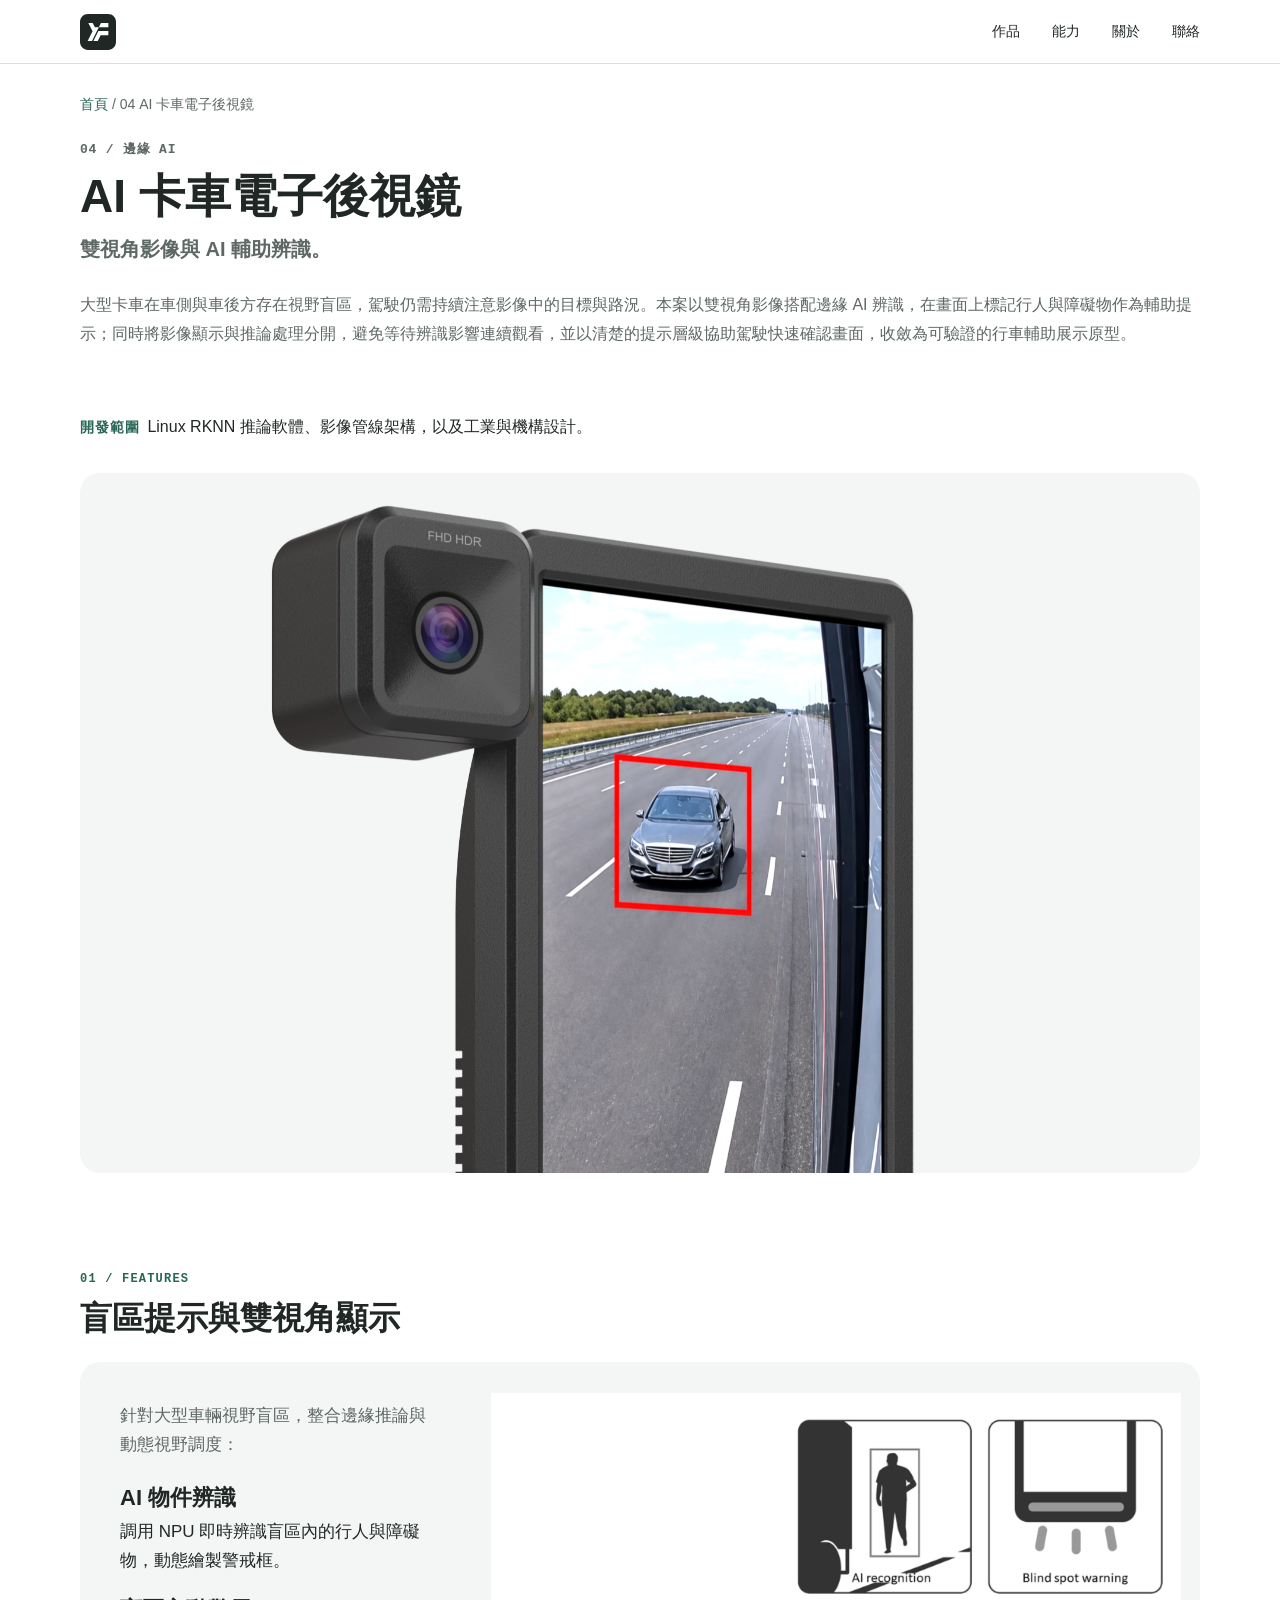
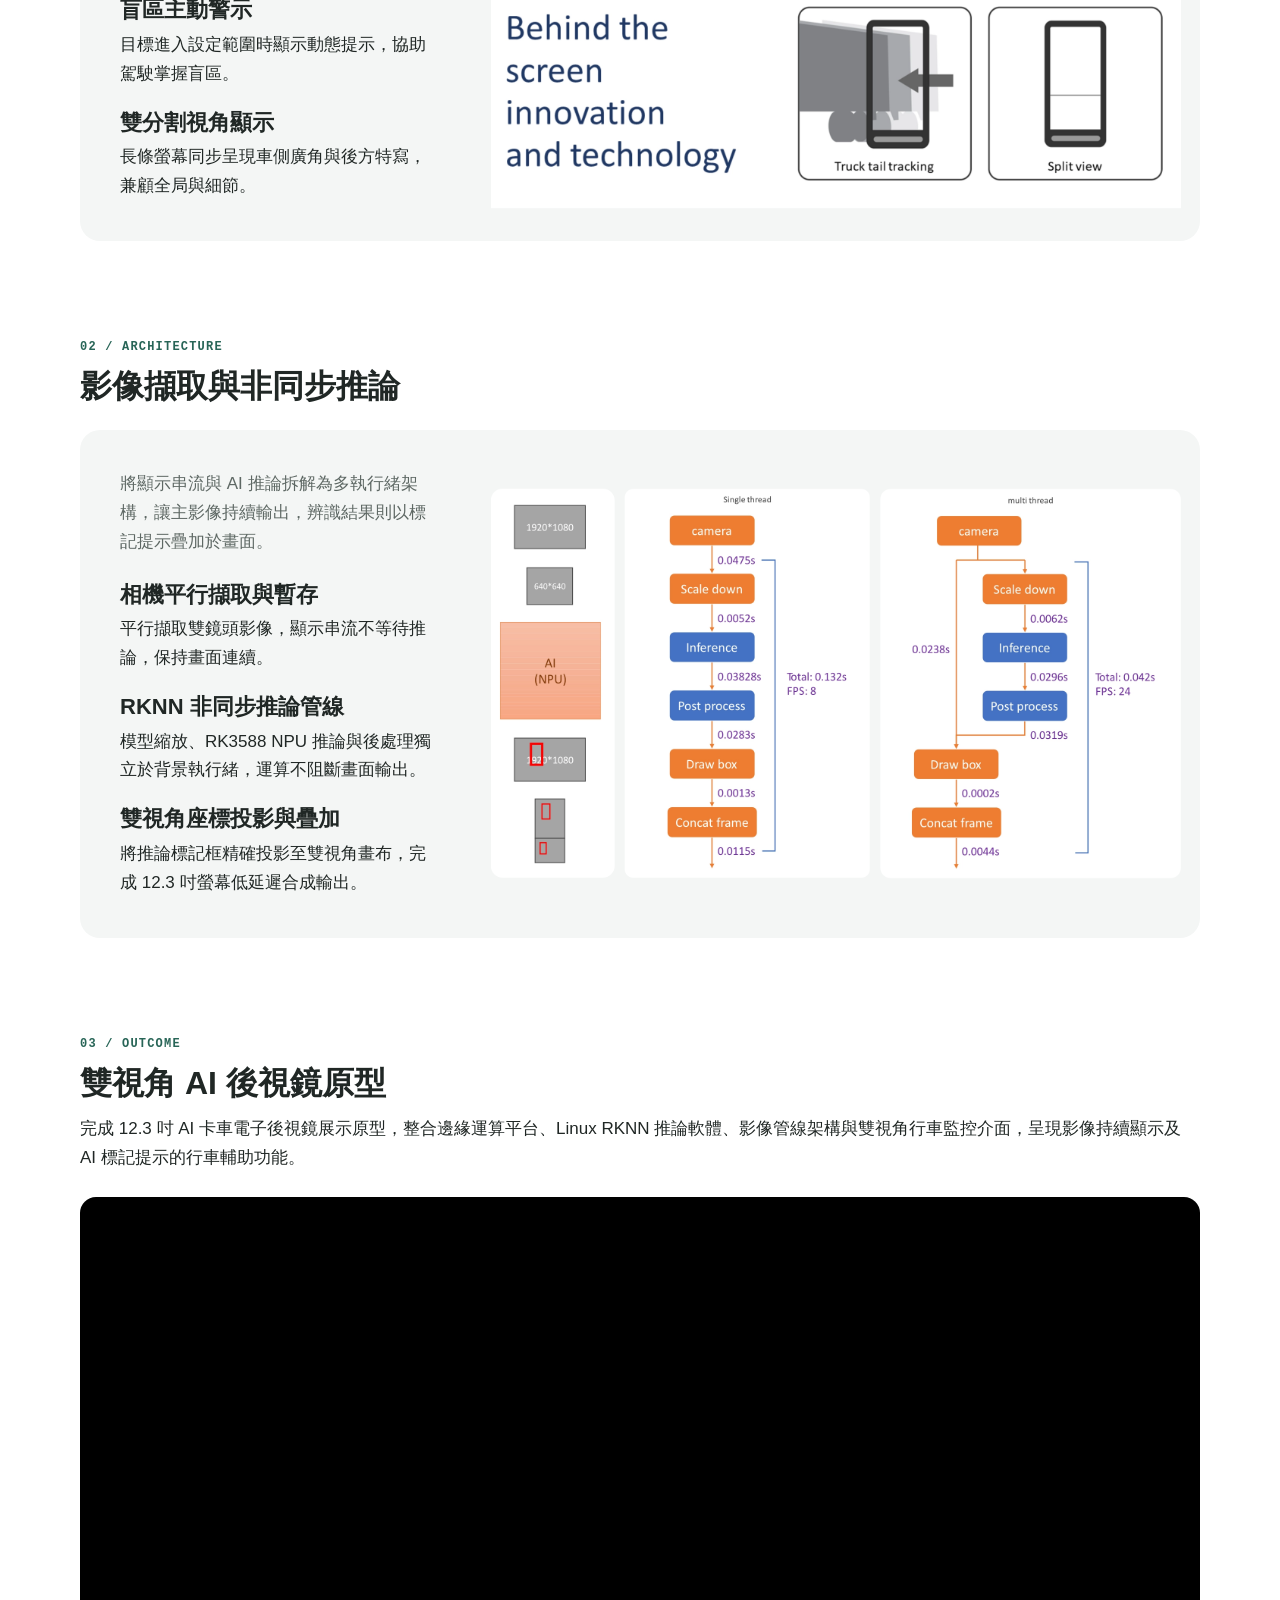
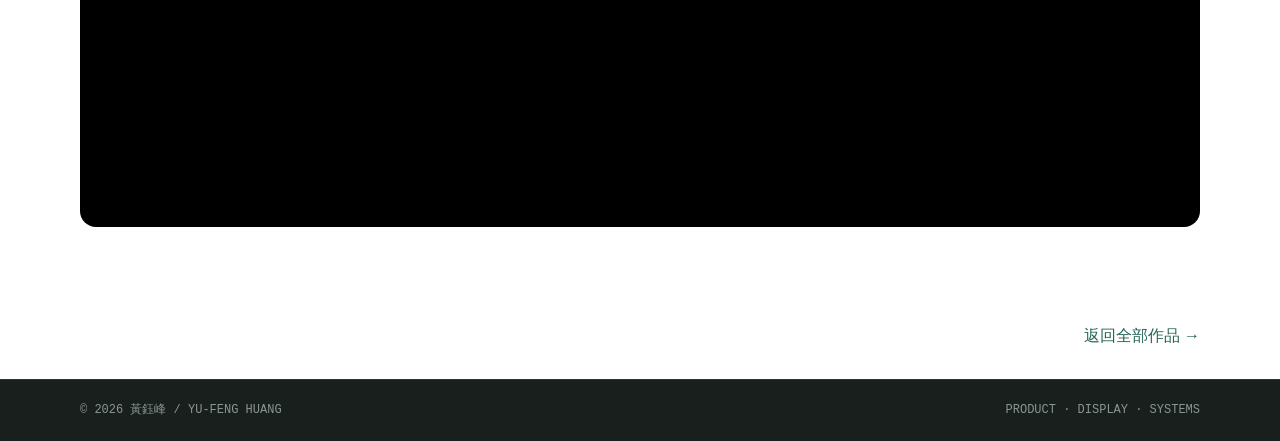
==== work/ai-truck-emirror/index.html @ a5a89eb5 "Use updated logo across portfolio pages" ====
<!doctype html>
<html lang="zh-Hant">

<head>
  <meta charset="utf-8" />
  <meta name="viewport" content="width=device-width,initial-scale=1" />
  <title>AI 卡車電子後視鏡：Linux RKNN 推論與產品整合｜黃鈺峰</title>
  <meta name="description" content="12.3 吋 AI 卡車電子後視鏡：Rockchip RK3588、Debian 11、多執行緒推論管線與雙視角行車防護體系。" />
  <meta name="theme-color" content="#ffffff" />
  <meta name="referrer" content="strict-origin-when-cross-origin" />
  <link rel="icon"
    href="../../logo.svg" />
  <link rel="stylesheet" href="../../style.css" />
  <link rel="stylesheet" href="../../detail.css" />
  <script src="../../main.js" defer></script>
</head>

<body id="top">
  <a class="skip" href="#main">跳至主要內容</a>

  <!-- Header -->
  <header class="site-header">
    <div class="header-inner">
      <a class="brand" href="../../index.html" aria-label="黃鈺峰 - 返回首頁">
        <img src="../../logo.svg" class="brand-logo" alt="" />
      </a>
      <button class="menu" type="button" aria-expanded="false" aria-controls="nav">
        選單
      </button>
      <nav id="nav" aria-label="主要導覽">
        <a href="../../index.html#projects">作品</a>
        <a href="../../index.html#capabilities">能力</a>
        <a href="../../index.html#about">關於</a>
        <a href="../../index.html#contact">聯絡</a>
      </nav>
    </div>
  </header>

  <main id="main">
    <!-- Breadcrumbs -->
    <nav class="crumbs page" aria-label="麵包屑導覽">
      <a href="../../index.html">首頁</a> /
      <span>04 AI 卡車電子後視鏡</span>
    </nav>

    <!-- Hero Header -->
    <section class="detail-hero page">
      <span class="project-tag">04 / 邊緣 AI</span>
      <h1>AI 卡車電子後視鏡</h1>
      <p class="detail-subtitle">雙視角影像與 AI 輔助辨識。</p>
      <p class="detail-intro">
        大型卡車在車側與車後方存在視野盲區，駕駛仍需持續注意影像中的目標與路況。本案以雙視角影像搭配邊緣 AI 辨識，在畫面上標記行人與障礙物作為輔助提示；同時將影像顯示與推論處理分開，避免等待辨識影響連續觀看，並以清楚的提示層級協助駕駛快速確認畫面，收斂為可驗證的行車輔助展示原型。
      </p>
      <div class="detail-role">
        <strong>開發範圍</strong>Linux RKNN 推論軟體、影像管線架構，以及工業與機構設計。
      </div>
    </section>

    <!-- Main Product Stage (全頁唯一正面全景大圖預留) -->
    <div class="page">
      <figure class="detail-stage-figure">
        <div class="detail-stage detail-stage-epaper">
          <img src="../../assets/images/ai-truck-emirror-scale.webp" alt="12.3 吋 AI 卡車電子後視鏡相機與雙視角顯示外觀"
            loading="eager" />
        </div>
      </figure>
    </div>

    <!-- 01 / FEATURES -->
    <section class="detail-section page" id="features">
      <div class="detail-section-head">
        <p class="detail-label">01 / FEATURES</p>
        <h2>盲區提示與雙視角顯示</h2>
      </div>

      <div class="apple-feature-box">
        <div class="apple-feature-text">
          <p class="feature-intro">
            針對大型車輛視野盲區，整合邊緣推論與動態視野調度：
          </p>

          <div class="feature-steps-list">
            <div class="feature-step-row">
              <div class="step-info">
                <strong>AI 物件辨識</strong>
                <p>調用 NPU 即時辨識盲區內的行人與障礙物，動態繪製警戒框。</p>
              </div>
            </div>
            <div class="feature-step-row">
              <div class="step-info">
                <strong>盲區主動警示</strong>
                <p>目標進入設定範圍時顯示動態提示，協助駕駛掌握盲區。</p>
              </div>
            </div>
            <div class="feature-step-row">
              <div class="step-info">
                <strong>雙分割視角顯示</strong>
                <p>長條螢幕同步呈現車側廣角與後方特寫，兼顧全局與細節。</p>
              </div>
            </div>
          </div>
        </div>

        <div class="apple-feature-visual">
          <div class="visual-stage">
            <img src="../../assets/images/ai-truck-emirror-features.webp" alt="AI 卡車電子後視鏡設計特色：AI 物件辨識、盲區警示與雙分割視角"
              loading="lazy" />
          </div>
        </div>
      </div>
    </section>

    <!-- 02 / ARCHITECTURE -->
    <section class="detail-section page" id="architecture">
      <div class="detail-section-head">
        <p class="detail-label">02 / ARCHITECTURE</p>
        <h2>影像擷取與非同步推論</h2>
      </div>

      <div class="apple-feature-box">
        <div class="apple-feature-text">
          <p class="feature-intro">
            將顯示串流與 AI 推論拆解為多執行緒架構，讓主影像持續輸出，辨識結果則以標記提示疊加於畫面。
          </p>

          <div class="feature-steps-list">
            <div class="feature-step-row">
              <div class="step-info">
                <strong>相機平行擷取與暫存</strong>
                <p>平行擷取雙鏡頭影像，顯示串流不等待推論，保持畫面連續。</p>
              </div>
            </div>
            <div class="feature-step-row">
              <div class="step-info">
                <strong>RKNN 非同步推論管線</strong>
                <p>模型縮放、RK3588 NPU 推論與後處理獨立於背景執行緒，運算不阻斷畫面輸出。</p>
              </div>
            </div>
            <div class="feature-step-row">
              <div class="step-info">
                <strong>雙視角座標投影與疊加</strong>
                <p>將推論標記框精確投影至雙視角畫布，完成 12.3 吋螢幕低延遲合成輸出。</p>
              </div>
            </div>
          </div>
        </div>

        <div class="apple-feature-visual">
          <div class="visual-stage">
            <img src="../../assets/images/ai-truck-emirror-pipeline.webp" alt="多執行緒擷取與 RKNN 推論管線架構圖" loading="lazy" />
          </div>
        </div>
      </div>
    </section>

    <!-- 03 / OUTCOME -->
    <section class="detail-section page" id="outcome">
      <div class="detail-section-head">
        <p class="detail-label">03 / OUTCOME</p>
        <h2>雙視角 AI 後視鏡原型</h2>
      </div>
      <div class="detail-text">
        <p>
          完成 12.3 吋 AI 卡車電子後視鏡展示原型，整合邊緣運算平台、Linux RKNN 推論軟體、影像管線架構與雙視角行車監控介面，呈現影像持續顯示及 AI 標記提示的行車輔助功能。
        </p>

        <!-- 實機影片直接嵌入 (YouTube) -->
        <div class="video-embed-stage">
          <iframe src="https://www.youtube.com/embed/0Wqjfp0PRo0" title="AI 卡車電子後視鏡：Linux RKNN 推論與產品整合實機展示"
            allow="accelerometer; autoplay; clipboard-write; encrypted-media; gyroscope; picture-in-picture; web-share"
            referrerpolicy="strict-origin-when-cross-origin" allowfullscreen loading="lazy">
          </iframe>
        </div>
      </div>
    </section>

    <div class="page detail-return">
      <a class="arrow-link" href="../../index.html#projects">返回全部作品 →</a>
    </div>
  </main>

  <footer>
    <div class="footer-inner">
      <span>© 2026 黃鈺峰 / YU-FENG HUANG</span>
      <span>PRODUCT · DISPLAY · SYSTEMS</span>
    </div>
  </footer>
</body>

</html>
---- style.css ----
/* ==========================================================================
   Yu-Feng Huang Portfolio - Personal Style Stylesheet
   Version: 2026-09-11 Refinement (Personal Style Adjustments)
   ========================================================================== */

:root {
  /* Refined Color Palette: Natural Forest Slate */
  --bg: #ffffff;
  --surface: #f4f6f5;
  --text-main: #202725;
  --text-sub: #5e6864;
  --line: #d9dfdb;
  --accent: #286557;
  --accent-hover: #1f5146;
  --dark-bg: #202725;

  /* Sizing & Layout */
  --page-max: 1120px;
  --text-max: 720px;
  --stage-max: 1040px;

  /* Typography Stacks (No serif) */
  --sans: -apple-system, BlinkMacSystemFont, "Segoe UI", "Noto Sans TC", "Microsoft JhengHei", sans-serif;
  --mono: ui-monospace, SFMono-Regular, Consolas, "Liberation Mono", Menlo, monospace;
}

*,
*::before,
*::after {
  box-sizing: border-box;
}

html {
  scroll-behavior: smooth;
  scroll-padding-top: 80px;
  background-color: var(--bg);
}

body {
  margin: 0;
  background: var(--bg);
  color: var(--text-main);
  font: 400 17px/1.75 var(--sans);
  -webkit-font-smoothing: antialiased;
  -moz-osx-font-smoothing: grayscale;
}

img {
  display: block;
  max-width: 100%;
  height: auto;
}

h1,
h2,
h3,
h4,
p,
figure,
dl,
dd,
ul,
ol {
  margin: 0;
  padding: 0;
}

h1,
h2,
h3,
h4 {
  color: var(--text-main);
  font-family: var(--sans);
}

a {
  color: inherit;
  text-decoration: none;
  transition: color 0.15s ease;
}

a:focus-visible,
button:focus-visible {
  outline: 2px solid var(--accent);
  outline-offset: 3px;
}

.page {
  width: min(var(--page-max), calc(100% - 96px));
  margin-inline: auto;
}

.skip {
  position: fixed;
  z-index: 1000;
  top: 12px;
  left: 12px;
  padding: 10px 18px;
  background: var(--text-main);
  color: #ffffff;
  border-radius: 8px;
  font-size: 14px;
  font-weight: 500;
  transform: translateY(-200%);
  transition: transform 0.2s ease;
}

.skip:focus {
  transform: none;
}

/* ==========================================================================
   Header & Navigation
   ========================================================================== */

.site-header {
  position: sticky;
  top: 0;
  z-index: 100;
  background: #ffffff;
  border-bottom: 1px solid var(--line);
  height: 64px;
}

.site-header .header-inner {
  width: min(var(--page-max), calc(100% - 96px));
  height: 100%;
  margin-inline: auto;
  display: flex;
  align-items: center;
  justify-content: space-between;
  position: relative;
}

.brand {
  display: flex;
  align-items: center;
  text-decoration: none;
}

.brand-logo {
  width: 36px;
  height: 36px;
  display: block;
  flex-shrink: 0;
  transition: transform 0.2s ease, opacity 0.2s ease;
}

.brand:hover .brand-logo {
  transform: scale(1.05);
  opacity: 0.9;
}

.brand-name {
  display: flex;
  align-items: baseline;
  gap: 10px;
}

.brand-name strong {
  font-size: 19px;
  font-weight: 700;
  letter-spacing: 0.02em;
  color: var(--text-main);
}

.brand-name span {
  font-size: 11px;
  font-family: var(--mono);
  font-weight: 500;
  letter-spacing: 0.08em;
  color: var(--text-sub);
}

#nav {
  display: flex;
  align-items: center;
  gap: 32px;
  font-size: 14px;
  font-weight: 500;
  line-height: 1.4;
}

#nav a {
  color: var(--text-main);
  padding: 8px 0;
}

#nav a:hover {
  color: var(--accent);
}

/* Mobile Menu Toggle Button (Default hidden; JS activates toggle under 767px) */
.menu {
  display: none;
  background: transparent;
  border: 1px solid var(--line);
  border-radius: 8px;
  padding: 6px 14px;
  font-size: 13px;
  font-weight: 500;
  color: var(--text-main);
  cursor: pointer;
}

/* ==========================================================================
   Buttons & Text Links
   ========================================================================== */

.button {
  display: inline-flex;
  align-items: center;
  justify-content: center;
  min-height: 44px;
  padding: 10px 22px;
  font-size: 16px;
  font-weight: 500;
  line-height: 1.4;
  border-radius: 12px;
  background: var(--accent);
  color: #ffffff;
  border: 1px solid var(--accent);
  cursor: pointer;
  text-decoration: none;
  transition: background-color 0.15s ease, border-color 0.15s ease, color 0.15s ease;
}

.button:hover {
  background: var(--accent-hover);
  border-color: var(--accent-hover);
  color: #ffffff;
}

.button.button-outline {
  background: transparent;
  color: var(--accent);
  border: 1px solid var(--accent);
}

.button.button-outline:hover {
  background: rgba(40, 101, 87, 0.08);
  border-color: var(--accent-hover);
  color: var(--accent-hover);
}

.arrow-link {
  display: inline-flex;
  align-items: center;
  gap: 4px;
  color: var(--accent);
  font-size: 16px;
  font-weight: 500;
  line-height: 1.4;
  min-height: 44px;
  text-decoration: none;
  transition: color 0.15s ease;
}

.arrow-link:hover {
  color: var(--accent-hover);
  text-decoration: underline;
}

/* ==========================================================================
   Home: H1 Hero Section (置中首屏展示風格)
   ========================================================================== */

.hero {
  padding: 80px 0 0;
  text-align: center;
}

.hero-eyebrow {
  font-size: 15px;
  font-weight: 600;
  letter-spacing: 0.04em;
  color: var(--accent);
  margin-bottom: 16px;
}

.hero h1 {
  font-size: 56px;
  font-weight: 700;
  line-height: 1.18;
  letter-spacing: -0.02em;
  color: var(--text-main);
  margin-bottom: 20px;
}

.hero-intro {
  font-size: 18px;
  line-height: 1.75;
  color: var(--text-sub);
  max-width: 640px;
  margin: 0 auto;
}

/* ==========================================================================
   Home: H2 代表作品與 01 電子紙主展示（圓角舞台設計）
   ========================================================================== */

.section {
  padding: 48px 0;
}

#projects.section {
  padding-top: 56px;
}

.section-title {
  font-size: 36px;
  font-weight: 700;
  line-height: 1.25;
  color: var(--text-main);
  margin-bottom: 14px;
}

.section-note {
  font-size: 15px;
  color: var(--text-sub);
  line-height: 1.6;
  margin-bottom: 32px;
}

.project-tag {
  font-size: 13px;
  font-family: var(--mono);
  font-weight: 600;
  letter-spacing: 0.06em;
  color: var(--text-sub);
  display: inline-block;
  margin-bottom: 8px;
}

.featured-project {
  background: var(--surface);
  border-radius: 20px;
  padding: 40px 40px;
  margin-bottom: 40px;
  display: flex;
  flex-direction: column;
  align-items: flex-start;
  text-align: left;
}

.featured-header {
  width: 100%;
  margin: 0 0 24px;
  display: flex;
  flex-direction: column;
  align-items: flex-start;
  text-align: left;
}

.featured-title {
  font-size: 38px;
  font-weight: 700;
  line-height: 1.25;
  color: var(--text-main);
  margin-bottom: 12px;
}

.featured-desc {
  font-size: 17px;
  line-height: 1.65;
  color: var(--text-sub);
  margin-bottom: 0;
}

.featured-media {
  width: 100%;
  height: 380px;
  display: flex;
  align-items: center;
  justify-content: center;
  overflow: hidden;
  margin-bottom: 24px;
}

.featured-media img {
  max-width: 100%;
  max-height: 100%;
  object-fit: contain;
}

.featured-footer {
  width: 100%;
  display: flex;
  flex-direction: column;
  align-items: flex-start;
  text-align: left;
}

.featured-role {
  font-size: 15px;
  line-height: 1.6;
  color: var(--text-main);
  margin-bottom: 16px;
}

.featured-role strong {
  color: var(--accent);
  margin-right: 8px;
}

/* ==========================================================================
   Home: H3 02–05 其餘四案（2×2 淺灰圓角卡片）
   ========================================================================== */

.project-grid {
  margin-top: 32px;
  display: grid;
  grid-template-columns: repeat(2, 1fr);
  gap: 32px;
}

.project-card {
  background: var(--surface);
  border-radius: 20px;
  padding: 32px;
  display: flex;
  flex-direction: column;
  align-items: flex-start;
  text-align: left;
  border: none;
}

.project-card h3 {
  font-size: 24px;
  font-weight: 700;
  line-height: 1.3;
  color: var(--text-main);
  margin-bottom: 8px;
}

.project-card .card-desc {
  font-size: 16px;
  font-weight: 400;
  line-height: 1.6;
  color: var(--text-sub);
  margin-bottom: 24px;
}

.project-card .card-media {
  width: 100%;
  height: 280px;
  background: transparent;
  display: flex;
  align-items: center;
  justify-content: center;
  overflow: hidden;
  margin-bottom: 24px;
}

.project-card .card-media img {
  max-width: 100%;
  max-height: 100%;
  object-fit: contain;
}

.project-card .card-role {
  font-size: 15px;
  line-height: 1.6;
  color: var(--text-main);
  margin-bottom: 16px;
}

.project-card .card-role strong {
  color: var(--accent);
  margin-right: 6px;
}

.project-card .arrow-link {
  margin-top: 0;
}

/* ==========================================================================
   Home: H4 工作領域與對應案例
   ========================================================================== */

.capabilities-section {
  padding: 64px 0;
  background: var(--bg);
}

.cap-table {
  margin-top: 32px;
  border-top: 1px solid var(--line);
}

.cap-row {
  display: grid;
  grid-template-columns: 220px 1fr 220px;
  align-items: baseline;
  gap: 24px;
  padding: 22px 0;
  border-bottom: 1px solid var(--line);
}

.cap-title {
  font-size: 18px;
  font-weight: 600;
  color: var(--text-main);
}

.cap-desc {
  font-size: 16px;
  color: var(--text-sub);
  line-height: 1.6;
}

.cap-link {
  justify-self: end;
  font-size: 15px;
  font-weight: 500;
  color: var(--accent);
  display: inline-flex;
  align-items: center;
  min-height: 44px;
}

.cap-link:hover {
  color: var(--accent-hover);
  text-decoration: underline;
}

/* ==========================================================================
   Home: H5 關於與榮譽
   ========================================================================== */

.about-section {
  background: var(--surface);
  padding: 72px 0;
}

.about-grid {
  display: grid;
  grid-template-columns: 190px 1fr;
  gap: 32px;
  align-items: flex-start;
}

.about-photo {
  width: 190px;
  aspect-ratio: 3 / 4;
  flex-shrink: 0;
}

.about-photo img {
  width: 100%;
  height: 100%;
  border-radius: 12px;
  aspect-ratio: 3 / 4;
  object-fit: cover;
  display: block;
}

.about-identity {
  margin-bottom: 16px;
}

.about-name {
  font-size: 14px;
  font-weight: 600;
  font-family: var(--mono);
  letter-spacing: 0.06em;
  color: var(--accent);
  display: block;
  margin-bottom: 8px;
}

.about-content h2 {
  font-size: 30px;
  font-weight: 700;
  line-height: 1.3;
  color: var(--text-main);
  margin-bottom: 0;
}

.about-content p {
  font-size: 16px;
  line-height: 1.75;
  color: var(--text-sub);
  margin-bottom: 16px;
}

.about-background {
  font-size: 14px;
  color: var(--text-sub);
  margin-bottom: 0;
}

.more-caption {
  font-size: 13px;
  font-weight: 500;
  color: var(--accent);
  margin-top: -6px;
  margin-bottom: 8px;
}

.awards-block {
  margin-top: 56px;
  border-top: 1px solid var(--line);
  padding-top: 40px;
}

.awards-block h3 {
  font-size: 26px;
  font-weight: 700;
  color: var(--text-main);
  margin-bottom: 20px;
}

.awards-grid {
  display: grid;
  grid-template-columns: repeat(2, 1fr);
  gap: 16px 40px;
  list-style: none;
}

.awards-grid li {
  display: flex;
  align-items: baseline;
  gap: 18px;
  padding: 14px 0;
  border-bottom: 1px solid var(--line);
}

.award-year {
  font-size: 14px;
  font-weight: 600;
  font-family: var(--mono);
  color: var(--text-sub);
  width: 48px;
  flex-shrink: 0;
}

.award-details b {
  display: block;
  font-size: 15px;
  font-weight: 600;
  color: var(--text-main);
}

.award-details small {
  display: block;
  font-size: 13px;
  color: var(--text-sub);
  margin-top: 2px;
}

/* ==========================================================================
   Home: H6 其他作品與持續開發
   ========================================================================== */

.more-section {
  padding: 64px 0;
  background: var(--bg);
}

.more-section {
  padding: 64px 0;
  background: var(--bg);
}

.more-grid,
.progress-grid {
  margin-top: 28px;
  display: grid;
  grid-template-columns: repeat(2, 1fr);
  gap: 36px 24px;
}

.more-card {
  display: flex;
  flex-direction: column;
  align-items: flex-start;
  text-align: left;
}

.more-card h4 {
  font-size: 22px;
  font-weight: 700;
  line-height: 1.35;
  color: var(--text-main);
  margin-bottom: 16px;
  display: flex;
  align-items: center;
  gap: 12px;
  flex-wrap: wrap;
}

.more-media {
  width: 100%;
  aspect-ratio: 16 / 10;
  background: var(--surface);
  border-radius: 16px;
  overflow: hidden;
  display: flex;
  align-items: center;
  justify-content: center;
  margin-bottom: 16px;
  padding: 16px;
}

.more-media a {
  display: flex;
  align-items: center;
  justify-content: center;
  width: 100%;
  height: 100%;
  text-decoration: none;
}

.more-media img {
  max-width: 100%;
  max-height: 100%;
  object-fit: contain;
  transition: transform 0.2s ease;
}

.more-media a:hover img {
  transform: scale(1.02);
}

/* ==========================================================================
   統一圖片待放底色框（Wireframe Placeholder）
   ========================================================================== */
.img-placeholder {
  width: 100%;
  height: 100%;
  border: 1px dashed var(--line);
  border-radius: 12px;
  display: flex;
  flex-direction: column;
  align-items: center;
  justify-content: center;
  text-align: center;
  padding: 20px;
  background: rgba(255, 255, 255, 0.65);
}

.about-photo .img-placeholder {
  background: rgba(255, 255, 255, 0.85);
  border-radius: 12px;
}

.more-media .img-placeholder {
  border: none;
  background: rgba(255, 255, 255, 0.65);
  border-radius: 10px;
}

.img-placeholder .placeholder-name {
  font-family: var(--mono);
  font-size: 15px;
  font-weight: 600;
  color: var(--text-main);
  margin-bottom: 6px;
  word-break: break-all;
}

.img-placeholder .placeholder-ratio {
  font-size: 13px;
  font-weight: 500;
  color: var(--text-sub);
}

.more-placeholder {
  width: 100%;
  height: 100%;
  border: none;
  border-radius: 16px;
  display: flex;
  flex-direction: column;
  align-items: center;
  justify-content: center;
  text-align: center;
  padding: 24px;
  background: var(--surface);
}

.more-placeholder .placeholder-title {
  font-size: 16px;
  font-weight: 600;
  color: var(--text-main);
  margin-bottom: 6px;
}

.more-placeholder .placeholder-note {
  font-size: 14px;
  color: var(--text-sub);
}

.more-card p {
  font-size: 16px;
  line-height: 1.65;
  color: var(--text-sub);
  margin: 0;
}

.progress-block {
  margin-top: 56px;
  border-top: 1px solid var(--line);
  padding-top: 40px;
}

.progress-block h3 {
  font-size: 24px;
  font-weight: 700;
  color: var(--text-main);
  margin-bottom: 24px;
}

.badge-status {
  font-size: 13px;
  font-weight: 600;
  padding: 3px 10px;
  border-radius: 6px;
  background: #e5e8e6;
  color: var(--accent);
}

/* ==========================================================================
   Home: H7 聯絡我（深色底）
   ========================================================================== */

.contact-section {
  background: var(--dark-bg);
  color: #ffffff;
  padding: 64px 0;
  text-align: center;
}

.contact-section h2 {
  font-size: 36px;
  font-weight: 700;
  line-height: 1.25;
  color: #ffffff;
  margin-bottom: 12px;
}

.contact-sub {
  font-size: 16px;
  color: #b0b8b5;
  margin-bottom: 24px;
}

.contact-email {
  display: inline-block;
  font-size: 26px;
  font-weight: 600;
  color: #ffffff;
  text-decoration: underline;
  text-underline-offset: 6px;
  margin-bottom: 28px;
  overflow-wrap: anywhere;
  min-height: 44px;
  line-height: 1.4;
}

.contact-email:hover {
  opacity: 0.85;
}

.contact-actions {
  display: flex;
  justify-content: center;
  align-items: center;
  gap: 16px;
  flex-wrap: wrap;
}

.contact-actions a {
  display: inline-flex;
  align-items: center;
  min-height: 44px;
  padding: 10px 22px;
  border-radius: 8px;
  font-size: 15px;
  font-weight: 500;
  color: #ffffff;
  border: 1px solid #4a5752;
  transition: all 0.15s ease;
}

.contact-actions a:hover {
  border-color: #ffffff;
  background: rgba(255, 255, 255, 0.08);
}

/* Footer */
footer {
  background: #181f1d;
  border-top: 1px solid #2d3834;
  color: #8a9692;
  padding: 20px 0;
  font-size: 12px;
  font-family: var(--mono);
}

footer .footer-inner {
  width: min(var(--page-max), calc(100% - 96px));
  margin-inline: auto;
  display: flex;
  justify-content: space-between;
  align-items: center;
}

/* ==========================================================================
   Detail Pages (D1–D5 左對齊開放式架構)
   ========================================================================== */

.crumbs {
  font-size: 14px;
  color: var(--text-sub);
  padding: 28px 0 16px;
  text-align: left;
}

.crumbs a {
  color: var(--accent);
}

.detail-hero {
  text-align: left;
  max-width: var(--stage-max);
  margin: 0 auto 32px;
}

.detail-hero .project-tag {
  margin-bottom: 8px;
}

.detail-hero h1 {
  font-size: 46px;
  font-weight: 700;
  line-height: 1.2;
  color: var(--text-main);
  margin-bottom: 12px;
}

.detail-hero .detail-subtitle {
  font-size: 20px;
  font-weight: 600;
  color: var(--text-sub);
  margin-bottom: 16px;
}

.detail-hero .detail-intro {
  font-size: 17px;
  line-height: 1.75;
  color: var(--text-sub);
  /* margin-bottom: 20px; */
  max-width: var(--text-max);
}

.detail-hero .detail-role {
  background: var(--surface);
  border-radius: 8px;
  padding: 16px 20px;
  text-align: left;
  font-size: 16px;
  line-height: 1.75;
  color: var(--text-main);
  max-width: var(--text-max);
}

.detail-hero .detail-role strong {
  display: inline-block;
  font-size: 14px;
  font-family: var(--mono);
  font-weight: 700;
  letter-spacing: 0.06em;
  color: var(--accent);
  margin-right: 8px;
}

/* Main Detail Stage (1040px, 480px high, #F4F6F5, 20px radius) */
.detail-stage {
  max-width: var(--stage-max);
  height: 480px;
  margin: 0 auto;
  background: var(--surface);
  border-radius: 20px;
  display: flex;
  align-items: center;
  justify-content: center;
  padding: 24px;
  overflow: hidden;
}

.detail-stage-figure {
  max-width: var(--stage-max);
  margin: 0 auto 36px;
}

.stage-caption {
  font-size: 14px;
  color: var(--text-sub);
  text-align: center;
  margin-top: 12px;
}

.detail-stage img {
  max-width: 100%;
  max-height: 100%;
  object-fit: contain;
}

.detail-stage img.contain-tall {
  max-height: 440px;
}

.detail-stage-epaper {
  max-width: var(--stage-max);
  width: 100%;
  height: auto;
  min-height: unset;
  padding: 0;
  background: var(--surface);
  border-radius: 20px;
  overflow: hidden;
  display: block;
}

.detail-stage-epaper img {
  width: 100%;
  height: auto;
  max-height: none;
  display: block;
  object-fit: contain;
}

.detail-stage-frame {
  max-width: 1040px;
  height: 480px;
}

.detail-stage-frame img {
  max-width: 900px;
}

.detail-stage-terminal {
  max-width: 1040px;
  height: 520px;
}

.detail-stage-terminal img {
  max-width: 760px;
  max-height: 480px;
}

.detail-stage-emirror-split {
  height: 440px;
  padding: 0;
  display: flex;
  align-items: stretch;
}

.emirror-stage-crop {
  flex: 0 0 62%;
  height: 100%;
  overflow: hidden;
  position: relative;
  display: flex;
  justify-content: center;
}

.emirror-stage-crop img {
  width: 100%;
  height: 600px;
  max-width: none;
  max-height: none;
  object-fit: cover;
  object-position: center top;
}

.emirror-stage-text {
  flex: 0 0 38%;
  display: flex;
  flex-direction: column;
  justify-content: center;
  padding: 32px 40px;
}

.emirror-stage-callout {
  font-size: 20px;
  font-weight: 600;
  line-height: 1.5;
  color: var(--text-main);
}

.detail-stage-3d {
  max-width: 1040px;
  height: 500px;
}

.detail-stage-3d img {
  max-width: 900px;
}

/* Non-sticky Local Nav */
.local-nav {
  border-block: 1px solid var(--line);
  padding: 14px 0;
  margin-bottom: 48px;
}

.local-nav-inner {
  display: flex;
  justify-content: flex-start;
  align-items: center;
  gap: 32px;
  max-width: var(--stage-max);
  margin-inline: auto;
}

.local-nav a {
  font-size: 14px;
  font-weight: 500;
  color: var(--text-sub);
  white-space: nowrap;
}

.local-nav a:hover {
  color: var(--accent);
}

/* Detail Vertical Sections (H2 Left-aligned in 720px flow) */
.detail-section {
  padding: 44px 0;
  border-bottom: 1px solid var(--line);
  scroll-margin-top: 80px;
}

.detail-section-head {
  text-align: left;
  max-width: var(--text-max);
  margin-inline: auto;
  margin-bottom: 20px;
}

.detail-section-head .detail-label {
  font-size: 12px;
  font-family: var(--mono);
  font-weight: 600;
  letter-spacing: 0.1em;
  color: var(--accent);
  text-transform: uppercase;
  margin-bottom: 4px;
}

.detail-section-head h2 {
  font-size: 32px;
  font-weight: 700;
  line-height: 1.3;
  color: var(--text-main);
}

.detail-text {
  max-width: var(--text-max);
  margin-inline: auto;
  font-size: 17px;
  line-height: 1.75;
  color: var(--text-main);
  text-align: left;
}

.detail-text p+p {
  margin-top: 16px;
}

.detail-wide {
  max-width: var(--stage-max);
  margin: 28px auto 0;
}

/* Two-column scope facts */
.facts-grid {
  display: grid;
  grid-template-columns: repeat(3, 1fr);
  border-block: 1px solid var(--line);
  margin-top: 24px;
}

.facts-grid div {
  padding: 16px 20px;
  border-right: 1px solid var(--line);
}

.facts-grid div:last-child {
  border-right: none;
}

.facts-grid dt {
  font-size: 16px;
  font-weight: 600;
  color: var(--text-main);
}

.facts-grid dd {
  font-size: 13px;
  color: var(--text-sub);
  margin-top: 4px;
}

/* Two-column comparison or split */
.split-grid {
  display: grid;
  grid-template-columns: repeat(2, 1fr);
  gap: 24px;
  margin-top: 24px;
}

.split-card {
  background: var(--surface);
  border-radius: 8px;
  padding: 22px;
}

.split-card h3 {
  font-size: 17px;
  font-weight: 600;
  color: var(--text-main);
  margin-bottom: 8px;
}

.split-card p {
  font-size: 15px;
  color: var(--text-sub);
  line-height: 1.65;
}

/* Workflow steps */
.flow-grid {
  display: grid;
  grid-template-columns: repeat(4, 1fr);
  gap: 16px;
  margin-top: 24px;
}

.flow-card {
  background: var(--surface);
  border-radius: 8px;
  padding: 18px;
}

.flow-card b {
  display: block;
  font-size: 14px;
  font-weight: 600;
  color: var(--accent);
  margin-bottom: 6px;
}

.flow-card span {
  display: block;
  font-size: 13px;
  color: var(--text-sub);
  line-height: 1.5;
}

/* Proof Figures */
.proof-figure {
  margin-top: 24px;
}

.proof-figure img {
  width: 100%;
  border-radius: 8px;
  background: var(--surface);
}

.proof-figure figcaption {
  font-size: 13px;
  color: var(--text-sub);
  text-align: center;
  margin-top: 8px;
}

/* Neutral Verification Box */
.verification-box {
  background: var(--surface);
  border-radius: 8px;
  padding: 22px;
  margin: 24px auto 0;
  max-width: var(--text-max);
}

.verification-header {
  display: flex;
  align-items: center;
  gap: 12px;
  margin-bottom: 10px;
}

.verification-header b {
  font-size: 16px;
  font-weight: 600;
  color: var(--text-main);
}

.badge-pending {
  font-size: 12px;
  font-weight: 600;
  padding: 2px 8px;
  border-radius: 4px;
  background: #e2e6e4;
  color: var(--text-main);
}

.verification-box p {
  font-size: 15px;
  line-height: 1.7;
  color: var(--text-sub);
}

/* 12 Placeholders */
.placeholder {
  min-height: 220px;
  background: var(--surface);
  border: 1px dashed var(--line);
  border-radius: 8px;
  display: flex;
  flex-direction: column;
  align-items: center;
  justify-content: center;
  text-align: center;
  padding: 24px;
  margin: 24px auto 0;
  max-width: var(--text-max);
}

.placeholder-id {
  font-size: 13px;
  font-family: var(--mono);
  font-weight: 600;
  color: var(--accent);
}

.placeholder-title {
  font-size: 16px;
  font-weight: 600;
  color: var(--text-main);
  margin: 6px 0 4px;
}

.placeholder-note {
  font-size: 13px;
  color: var(--text-sub);
}

/* Outcome & Actions */
.outcome-actions {
  margin-top: 24px;
  display: flex;
  justify-content: flex-start;
}

/* Related Works */
.related-section {
  padding: 56px 0;
  max-width: var(--text-max);
  margin-inline: auto;
  text-align: left;
}

.related-section h2 {
  font-size: 24px;
  font-weight: 700;
  margin-bottom: 16px;
}

.related-links {
  display: flex;
  justify-content: flex-start;
  align-items: center;
  gap: 20px;
  flex-wrap: wrap;
}

.related-links a {
  font-size: 15px;
  font-weight: 500;
  color: var(--accent);
  min-height: 44px;
  display: inline-flex;
  align-items: center;
}

.related-links a:hover {
  color: var(--accent-hover);
  text-decoration: underline;
}

/* ==========================================================================
   Responsive Design: Tablet (768px - 1023px)
   ========================================================================== */

@media (max-width: 1023px) {

  .page,
  .site-header .header-inner,
  footer .footer-inner {
    width: calc(100% - 64px);
  }

  .hero-grid {
    gap: 40px;
  }

  .hero-left h1 {
    font-size: 44px;
  }

  .hero-left .hero-title {
    font-size: 24px;
  }

  .hero-right p {
    font-size: 17px;
  }

  .section-title {
    font-size: 32px;
  }

  .epaper-title {
    font-size: 30px;
  }

  .project-card h3 {
    font-size: 24px;
  }

  .project-card .card-media {
    height: 260px;
  }

  .detail-hero h1 {
    font-size: 38px;
  }

  .detail-section-head h2 {
    font-size: 28px;
  }

  .flow-grid {
    grid-template-columns: repeat(2, 1fr);
  }
}

@media (min-width: 768px) and (max-width: 1024px) {
  .hero h1 {
    font-size: 44px;
  }
}

/* ==========================================================================
   Responsive Design: Mobile (<= 767px)
   ========================================================================== */

@media (max-width: 767px) {

  .page,
  footer .footer-inner {
    width: calc(100% - 56px);
  }

  .site-header .header-inner {
    width: calc(100% - 40px);
  }

  body {
    font-size: 16px;
  }

  .site-header {
    height: 56px;
  }

  .brand-name span {
    display: none;
  }

  /* Progressive Enhancement for Menu */
  .js .menu {
    display: inline-flex;
    align-items: center;
    justify-content: center;
  }

  .js #nav {
    display: none;
    position: absolute;
    top: 56px;
    left: 0;
    right: 0;
    background: #ffffff;
    border-bottom: 1px solid var(--line);
    flex-direction: column;
    padding: 12px 20px;
    gap: 0;
    box-shadow: 0 4px 16px rgba(0, 0, 0, 0.08);
  }

  .js #nav.open {
    display: flex;
  }

  .js #nav a {
    width: 100%;
    padding: 14px 0;
    border-bottom: 1px solid #f0f2f1;
    font-size: 16px;
  }

  .js #nav a:last-child {
    border-bottom: none;
  }

  /* Hero: Centered on mobile */
  .hero {
    padding: 48px 0 40px;
    text-align: center;
  }

  .hero-eyebrow {
    font-size: 14px;
    margin-bottom: 12px;
  }

  .hero {
    padding: 48px 0 0;
  }

  .hero h1 {
    font-size: 34px;
    line-height: 1.25;
    margin-bottom: 16px;
  }

  .hero-intro {
    font-size: 16px;
    line-height: 1.65;
    margin-bottom: 0;
  }

  #projects.section {
    padding-top: 40px;
  }

  /* Featured ePaper Showcase on Mobile */
  .featured-project {
    padding: 24px 20px;
    border-radius: 16px;
    margin-bottom: 32px;
  }

  .featured-header {
    margin-bottom: 20px;
  }

  .featured-media {
    height: 240px;
    margin-bottom: 20px;
  }

  .featured-title {
    font-size: 28px;
  }

  .featured-desc {
    font-size: 15px;
  }

  .section-title {
    font-size: 28px;
    margin-bottom: 12px;
  }

  /* 4 Cards: Single column */
  .project-grid {
    grid-template-columns: 1fr;
    gap: 20px;
  }

  .project-card {
    padding: 24px;
    border-radius: 16px;
  }

  .project-card h3 {
    font-size: 22px;
  }

  .project-card .card-desc {
    margin-bottom: 20px;
    min-height: auto;
  }

  .project-card .card-media {
    height: 220px;
    margin-bottom: 20px;
  }

  .project-card .card-role {
    font-size: 15px;
    margin-bottom: 16px;
  }

  /* Capabilities: Vertical row */
  .capabilities-section {
    padding: 48px 0;
  }

  .cap-row {
    display: flex;
    flex-direction: column;
    gap: 8px;
    padding: 18px 0;
  }

  .cap-link {
    justify-self: start;
    margin-top: 4px;
  }

  /* About & Awards */
  .about-section {
    padding: 48px 0;
  }

  .about-grid {
    display: flex;
    flex-direction: column;
    align-items: flex-start;
    gap: 20px;
  }

  .about-photo {
    width: 110px;
    height: 146px;
    aspect-ratio: 110 / 146;
  }

  .about-photo img {
    width: 110px;
    height: 146px;
    max-width: 110px;
    margin: 0;
    border-radius: 10px;
  }

  .img-placeholder {
    padding: 14px;
  }

  .img-placeholder .placeholder-name {
    font-size: 13px;
    margin-bottom: 4px;
  }

  .img-placeholder .placeholder-ratio {
    font-size: 12px;
  }

  .about-photo .img-placeholder {
    padding: 6px 4px;
    border-radius: 10px;
  }

  .about-photo .img-placeholder .placeholder-name {
    font-size: 10.5px;
    letter-spacing: -0.3px;
    margin-bottom: 3px;
    white-space: nowrap;
  }

  .about-photo .img-placeholder .placeholder-ratio {
    font-size: 10.5px;
  }

  .about-content h2 {
    font-size: 26px;
  }

  .about-content p {
    font-size: 16px;
  }

  .awards-grid {
    grid-template-columns: 1fr;
    gap: 12px;
  }

  /* Additional & In Progress */
  .more-section {
    padding: 48px 0;
  }

  .more-grid,
  .progress-grid {
    grid-template-columns: 1fr;
    gap: 28px;
  }

  .more-card h4 {
    font-size: 20px;
    margin-bottom: 12px;
  }

  .more-media {
    margin-bottom: 12px;
    padding: 12px;
  }

  .progress-block {
    margin-top: 40px;
    padding-top: 32px;
  }

  .progress-block h3 {
    font-size: 20px;
    margin-bottom: 20px;
  }

  /* Contact */
  .contact-section {
    padding: 48px 0;
  }

  .contact-section h2 {
    font-size: 28px;
  }

  .contact-sub {
    font-size: 15px;
  }

  .contact-email {
    font-size: 20px;
  }

  footer .footer-inner {
    flex-direction: column;
    gap: 8px;
    text-align: center;
  }

  /* Detail Pages */
  .detail-hero h1 {
    font-size: 32px;
  }

  .detail-stage {
    height: auto;
    min-height: 260px;
    padding: 16px;
    border-radius: 16px;
  }

  .detail-stage img.contain-tall {
    max-height: 240px;
  }

  .detail-stage-epaper {
    height: auto;
    min-height: unset;
    padding: 0;
  }

  .detail-stage-frame,
  .detail-stage-terminal,
  .detail-stage-3d {
    height: auto;
    min-height: 260px;
  }

  .detail-stage-emirror-split {
    flex-direction: column;
    height: auto;
  }

  .emirror-stage-crop {
    flex: none;
    width: 100%;
    height: 300px;
  }

  .emirror-stage-crop img {
    height: 400px;
  }

  .emirror-stage-text {
    flex: none;
    width: 100%;
    padding: 20px 24px;
    text-align: center;
  }

  .emirror-stage-callout {
    font-size: 17px;
  }

  .local-nav-inner {
    gap: 16px;
    overflow-x: auto;
    justify-content: flex-start;
    padding-inline: 4px;
  }

  .detail-section {
    padding: 32px 0;
  }

  .detail-section-head h2 {
    font-size: 26px;
  }

  .detail-text {
    font-size: 16px;
  }

  .facts-grid {
    grid-template-columns: 1fr;
  }

  .facts-grid div {
    border-right: none;
    border-bottom: 1px solid var(--line);
    padding: 12px 0;
  }

  .split-grid {
    grid-template-columns: 1fr;
  }

  .flow-grid {
    grid-template-columns: 1fr;
  }

  .placeholder {
    min-height: 180px;
  }
}

/* ==========================================================================
   Prefers Reduced Motion
   ========================================================================== */

@media (prefers-reduced-motion: reduce) {
  html {
    scroll-behavior: auto;
  }

  *,
  *::before,
  *::after {
    transition-duration: 0.01ms !important;
    animation-duration: 0.01ms !important;
  }
}
/* Keep short copy balanced as the viewport changes. */
.hero h1,
.featured-title,
.project-card h3,
.section-title,
.about-content h2,
.more-card h4,
.detail-hero h1,
.detail-section-head h2,
.hero-intro,
.contact-sub {
  text-wrap: balance;
}

/* Card descriptions use the full text column with natural line breaks. */
.featured-desc,
.project-card .card-desc {
  width: 100%;
  text-wrap: wrap;
}
---- detail.css ----
.visual-caption {
  font-size: 14px;
  color: var(--text-sub);
  text-align: left;
  margin: 12px 0 0;
  line-height: 1.6;
}

/* ==========================================================================
   標籤與標題間距：統一為 8px
   ========================================================================== */
.detail-hero .project-tag,
.detail-section-head .detail-label {
  margin-bottom: 8px;
}

/* ==========================================================================
   大標題與副標／首行內文間距：統一為 8px
   ========================================================================== */
.detail-hero h1 {
  margin-bottom: 8px;
}

.detail-section-head h2 {
  margin: 0;
  line-height: 1.25;
}

/* ==========================================================================
   章節標題至主要區塊間距：
   - 01, 02 (接大卡片視覺)：24px (與全頁文字至圖片間距一致)
   - 03 (接文字說明段落)：12px
   ========================================================================== */
.detail-section-head {
  max-width: none;
  margin-inline: 0;
  text-align: left;
  margin-bottom: 24px;
}

#outcome .detail-section-head {
  margin-bottom: 12px;
}

/* ==========================================================================
   副標與文字排版規範 (防止單字換行)
   ========================================================================== */
.detail-hero.page,
.detail-stage-figure {
  max-width: none;
}

.detail-hero .detail-subtitle,
.detail-hero .detail-intro,
.detail-hero .detail-role {
  max-width: none;
  text-wrap: pretty;
  word-break: break-word;
  overflow-wrap: break-word;
}

/* 副標、痛點說明與開發範圍 (保持開闊層次感) */
.detail-hero .detail-intro {
  font-size: 16px;
  line-height: 1.8;
  color: var(--text-sub);
  margin: 24px 0 64px 0;
}

.detail-hero .detail-role {
  background: transparent;
  border-radius: 0;
  padding: 0;
  margin-top: 0;
}

/* ==========================================================================
   文字至主要視覺媒體間距：全頁統一為 24px
   - Hero: 開發範圍 → 主舞台展示機圖片 (24px)
   - 01/02: 章節標題 → 特色大卡片 (24px)
   - 03: 說明段落 → 視覺／影片 (24px)
   ========================================================================== */
.detail-stage-figure {
  width: 100%;
  margin: 24px 0 48px;
}

.detail-stage-epaper {
  width: 100%;
  max-width: none;
  aspect-ratio: 16/10;
  min-height: 0;
}

.detail-stage-epaper img {
  width: 100%;
  height: 100%;
  aspect-ratio: 16/10;
  object-fit: contain;
}

/* Wireframe Placeholder 樣式加強適配舞台比例 */
.visual-stage .img-placeholder,
.detail-stage-epaper .img-placeholder,
.detail-outcome-stage .img-placeholder {
  width: 100%;
  height: 100%;
  min-height: 280px;
  aspect-ratio: 16/10;
}

.detail-outcome-stage {
  margin-top: 24px;
  width: 100%;
  aspect-ratio: 16/10;
  border-radius: 16px;
  overflow: hidden;
  background: var(--surface);
}

.detail-outcome-stage.ratio-16-9 {
  aspect-ratio: 16/9;
}

.detail-outcome-stage.ratio-16-9 .img-placeholder {
  aspect-ratio: 16/9;
}

#outcome .detail-text {
  max-width: none;
  margin-inline: 0;
}

#outcome .detail-text p {
  margin: 0;
  font-size: 17px;
  line-height: 1.7;
  text-wrap: pretty;
  word-break: break-word;
  overflow-wrap: break-word;
}

.detail-section.page {
  padding: 48px 0;
  border-bottom: 0;
}

/* ==========================================================================
   Apple 風格大卡片 (01 / 02) 內部間距規範
   ========================================================================== */
.apple-feature-box {
  display: grid;
  grid-template-columns: minmax(0, .35fr) minmax(0, .65fr);
  gap: 0;
  background: var(--surface);
  border: 0;
  border-radius: 20px;
  padding: 0;
  overflow: hidden;
  align-items: stretch;
  margin-top: 0;
}

.apple-feature-text {
  min-width: 0;
  display: flex;
  flex-direction: column;
  gap: 24px;
  padding: 40px;
}

/* 卡片內前導說明段落：字級與行高統一為 17px / 1.7，歸零 margin 確保外層 gap 準確 */
.apple-feature-text .feature-intro {
  margin: 0;
  font-size: 17px;
  line-height: 1.7;
  color: var(--text-sub);
  text-wrap: pretty;
  word-break: break-word;
  overflow-wrap: break-word;
}

/* 步驟清單：項目間隔 20px，標題至描述 6px */
.feature-steps-list {
  display: flex;
  flex-direction: column;
  gap: 20px;
}

.feature-step-row {
  display: block;
  background: transparent;
  border: 0;
  padding: 0;
}

.feature-step-row .step-info strong {
  display: block;
  font-size: 22px;
  line-height: 1.3;
  margin-bottom: 6px;
  text-wrap: balance;
}

.feature-step-row .step-info p {
  font-size: 17px;
  line-height: 1.7;
  margin: 0;
  text-wrap: pretty;
  word-break: break-word;
  overflow-wrap: break-word;
}

.apple-feature-visual {
  display: flex;
  flex-direction: column;
  gap: 0;
  width: 100%;
  min-width: 0;
  margin: 0;
  padding: 0;
  align-self: stretch;
}

.apple-feature-visual .visual-stage {
  width: 100%;
  height: auto;
  min-height: 0;
  aspect-ratio: 16/10;
  flex: 1;
  border-radius: 0;
  overflow: hidden;
  background: transparent;
  border: 0;
  padding: 0;
  display: flex;
  position: relative;
}

.apple-feature-visual .visual-stage img {
  width: 100%;
  height: 100%;
  aspect-ratio: 16/10;
  object-fit: contain;
  display: block;
}

/* ==========================================================================
   YouTube Video Embed (成果展示影片直接嵌入)
   ========================================================================== */
.video-embed-stage {
  margin-top: 24px;
  width: 100%;
  aspect-ratio: 16/9;
  border-radius: 16px;
  overflow: hidden;
  background: #000000;
}

.video-embed-stage iframe {
  width: 100%;
  height: 100%;
  border: 0;
  display: block;
}

.detail-return {
  display: flex;
  justify-content: flex-end;
  padding: 40px 0 20px;
}

@media (max-width:900px) {
  .apple-feature-box {
    grid-template-columns: 1fr;
    gap: 0;
    padding: 0;
  }

  .apple-feature-text {
    padding: 24px;
  }

  .apple-feature-visual .visual-stage {
    flex: none;
    aspect-ratio: 16/10;
    height: auto;
  }

  .apple-feature-visual .visual-stage img {
    width: 100%;
    height: 100%;
  }
}

@media (max-width:767px) {
  .apple-feature-box {
    border-radius: 16px;
  }

  .detail-stage-figure {
    margin-bottom: 36px;
  }

  .detail-section.page {
    padding: 36px 0;
  }

  .feature-step-row .step-info p {
    font-size: 16px;
  }
}
/* Mobile prose, including subtitles: use consistent paragraph edges. */
@media (max-width: 767px) {
  .detail-hero .detail-subtitle,
  .detail-hero .detail-intro,
  .detail-hero .detail-role,
  .apple-feature-text .feature-intro,
  .feature-step-row .step-info p,
  #outcome .detail-text p {
    text-align: justify;
    text-align-last: start;
    text-justify: inter-character;
    text-wrap: wrap;
    word-break: normal;
    overflow-wrap: break-word;
    line-break: strict;
  }
}

/* Subtitles use the entire column with natural line breaks. */
.detail-hero .detail-subtitle {
  width: 100%;
  text-wrap: wrap;
}
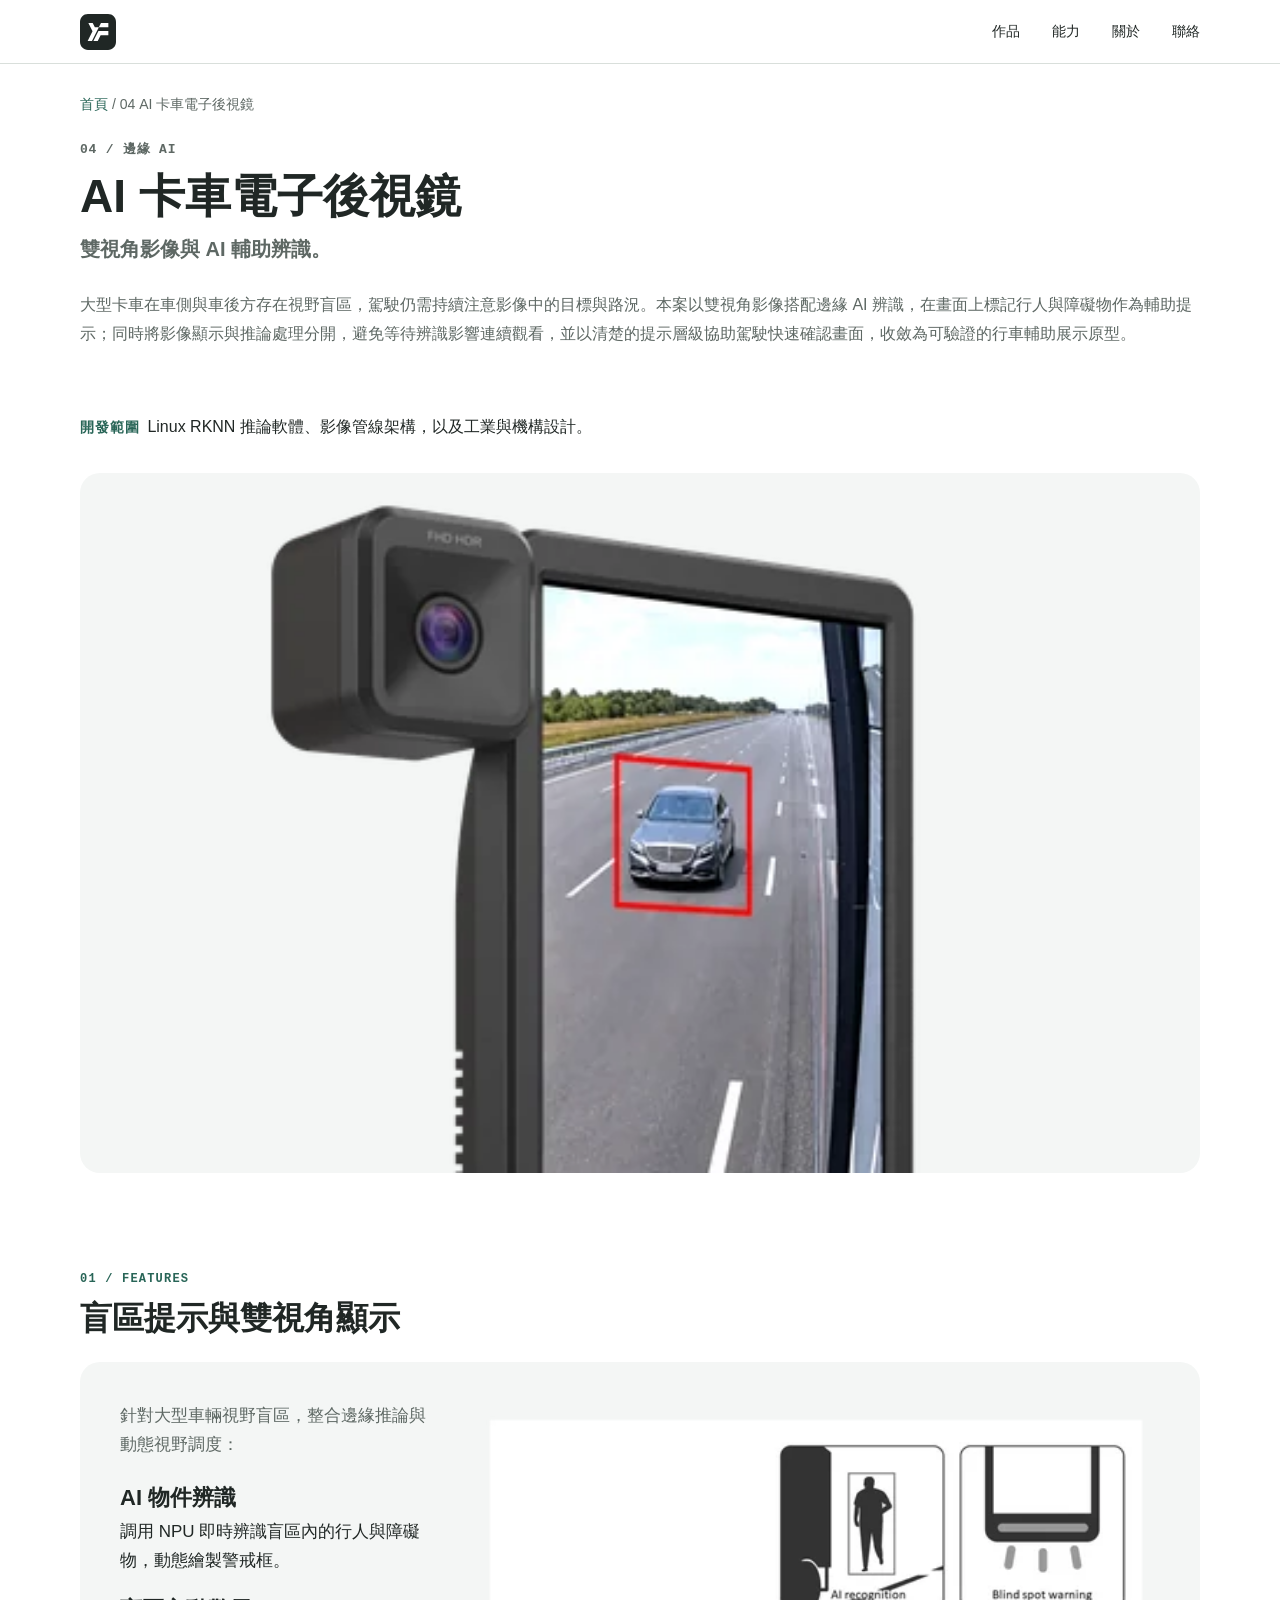
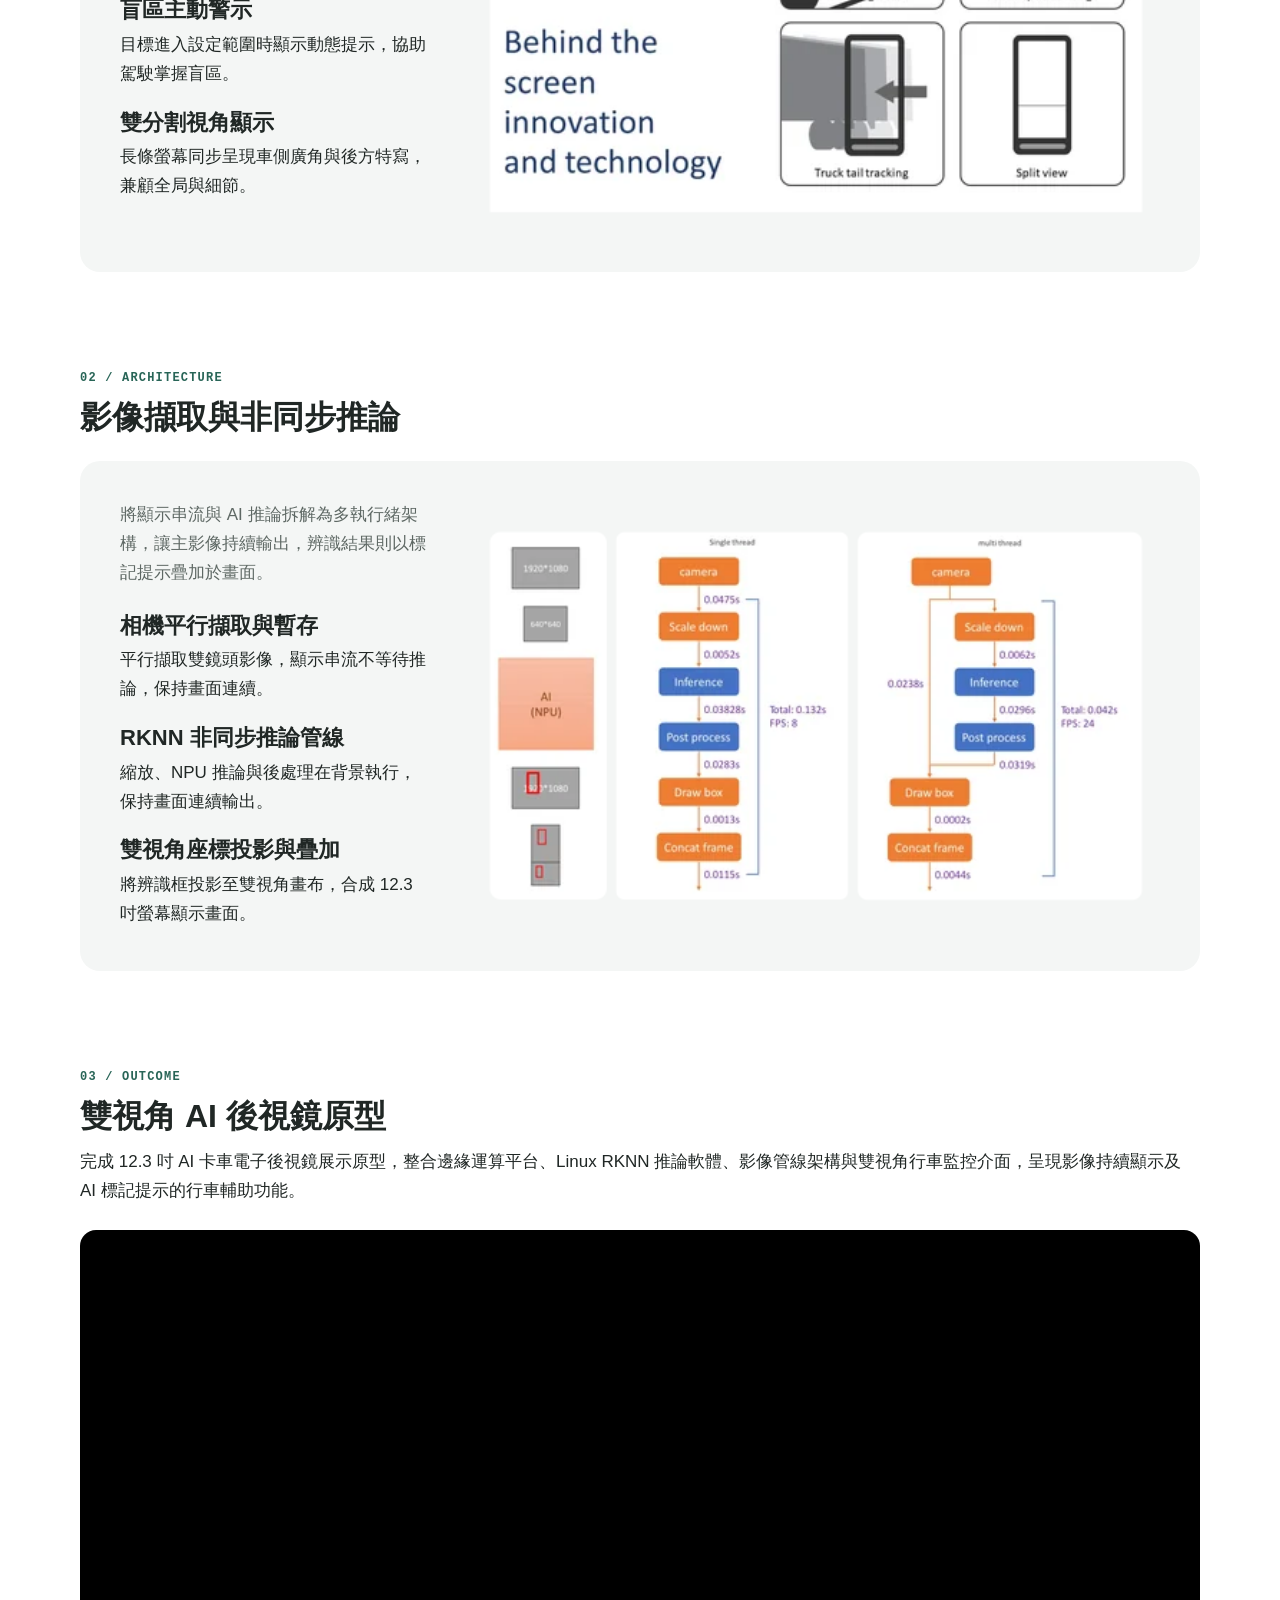
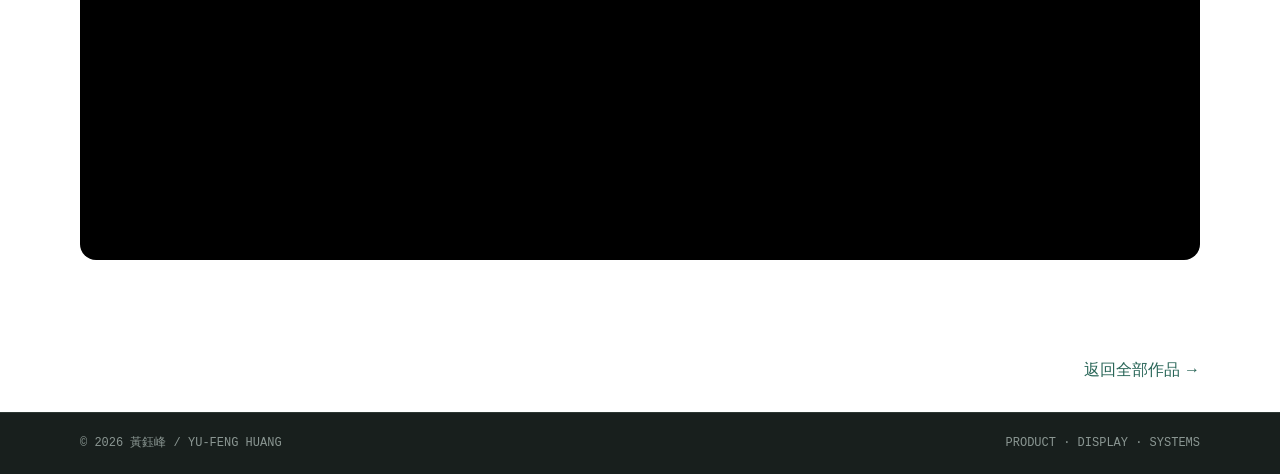
==== commit e8c0b81b: "chore: save current portfolio state before restructuring" ====
--- a/work/ai-truck-emirror/index.html
+++ b/work/ai-truck-emirror/index.html
@@ -1,190 +1,190 @@
-<!doctype html>
-<html lang="zh-Hant">
-
-<head>
-  <meta charset="utf-8" />
-  <meta name="viewport" content="width=device-width,initial-scale=1" />
-  <title>AI 卡車電子後視鏡：Linux RKNN 推論與產品整合｜黃鈺峰</title>
-  <meta name="description" content="12.3 吋 AI 卡車電子後視鏡：Rockchip RK3588、Debian 11、多執行緒推論管線與雙視角行車防護體系。" />
-  <meta name="theme-color" content="#ffffff" />
-  <meta name="referrer" content="strict-origin-when-cross-origin" />
-  <link rel="icon"
-    href="../../logo.svg" />
-  <link rel="stylesheet" href="../../style.css" />
-  <link rel="stylesheet" href="../../detail.css" />
-  <script src="../../main.js" defer></script>
-</head>
-
-<body id="top">
-  <a class="skip" href="#main">跳至主要內容</a>
-
-  <!-- Header -->
-  <header class="site-header">
-    <div class="header-inner">
-      <a class="brand" href="../../index.html" aria-label="黃鈺峰 - 返回首頁">
-        <img src="../../logo.svg" class="brand-logo" alt="" />
-      </a>
-      <button class="menu" type="button" aria-expanded="false" aria-controls="nav">
-        選單
-      </button>
-      <nav id="nav" aria-label="主要導覽">
-        <a href="../../index.html#projects">作品</a>
-        <a href="../../index.html#capabilities">能力</a>
-        <a href="../../index.html#about">關於</a>
-        <a href="../../index.html#contact">聯絡</a>
-      </nav>
-    </div>
-  </header>
-
-  <main id="main">
-    <!-- Breadcrumbs -->
-    <nav class="crumbs page" aria-label="麵包屑導覽">
-      <a href="../../index.html">首頁</a> /
-      <span>04 AI 卡車電子後視鏡</span>
-    </nav>
-
-    <!-- Hero Header -->
-    <section class="detail-hero page">
-      <span class="project-tag">04 / 邊緣 AI</span>
-      <h1>AI 卡車電子後視鏡</h1>
-      <p class="detail-subtitle">雙視角影像與 AI 輔助辨識。</p>
-      <p class="detail-intro">
-        大型卡車在車側與車後方存在視野盲區，駕駛仍需持續注意影像中的目標與路況。本案以雙視角影像搭配邊緣 AI 辨識，在畫面上標記行人與障礙物作為輔助提示；同時將影像顯示與推論處理分開，避免等待辨識影響連續觀看，並以清楚的提示層級協助駕駛快速確認畫面，收斂為可驗證的行車輔助展示原型。
-      </p>
-      <div class="detail-role">
-        <strong>開發範圍</strong>Linux RKNN 推論軟體、影像管線架構，以及工業與機構設計。
-      </div>
-    </section>
-
-    <!-- Main Product Stage (全頁唯一正面全景大圖預留) -->
-    <div class="page">
-      <figure class="detail-stage-figure">
-        <div class="detail-stage detail-stage-epaper">
-          <img src="../../assets/images/ai-truck-emirror-scale.webp" alt="12.3 吋 AI 卡車電子後視鏡相機與雙視角顯示外觀"
-            loading="eager" />
-        </div>
-      </figure>
-    </div>
-
-    <!-- 01 / FEATURES -->
-    <section class="detail-section page" id="features">
-      <div class="detail-section-head">
-        <p class="detail-label">01 / FEATURES</p>
-        <h2>盲區提示與雙視角顯示</h2>
-      </div>
-
-      <div class="apple-feature-box">
-        <div class="apple-feature-text">
-          <p class="feature-intro">
-            針對大型車輛視野盲區，整合邊緣推論與動態視野調度：
-          </p>
-
-          <div class="feature-steps-list">
-            <div class="feature-step-row">
-              <div class="step-info">
-                <strong>AI 物件辨識</strong>
-                <p>調用 NPU 即時辨識盲區內的行人與障礙物，動態繪製警戒框。</p>
-              </div>
-            </div>
-            <div class="feature-step-row">
-              <div class="step-info">
-                <strong>盲區主動警示</strong>
-                <p>目標進入設定範圍時顯示動態提示，協助駕駛掌握盲區。</p>
-              </div>
-            </div>
-            <div class="feature-step-row">
-              <div class="step-info">
-                <strong>雙分割視角顯示</strong>
-                <p>長條螢幕同步呈現車側廣角與後方特寫，兼顧全局與細節。</p>
-              </div>
-            </div>
-          </div>
-        </div>
-
-        <div class="apple-feature-visual">
-          <div class="visual-stage">
-            <img src="../../assets/images/ai-truck-emirror-features.webp" alt="AI 卡車電子後視鏡設計特色：AI 物件辨識、盲區警示與雙分割視角"
-              loading="lazy" />
-          </div>
-        </div>
-      </div>
-    </section>
-
-    <!-- 02 / ARCHITECTURE -->
-    <section class="detail-section page" id="architecture">
-      <div class="detail-section-head">
-        <p class="detail-label">02 / ARCHITECTURE</p>
-        <h2>影像擷取與非同步推論</h2>
-      </div>
-
-      <div class="apple-feature-box">
-        <div class="apple-feature-text">
-          <p class="feature-intro">
-            將顯示串流與 AI 推論拆解為多執行緒架構，讓主影像持續輸出，辨識結果則以標記提示疊加於畫面。
-          </p>
-
-          <div class="feature-steps-list">
-            <div class="feature-step-row">
-              <div class="step-info">
-                <strong>相機平行擷取與暫存</strong>
-                <p>平行擷取雙鏡頭影像，顯示串流不等待推論，保持畫面連續。</p>
-              </div>
-            </div>
-            <div class="feature-step-row">
-              <div class="step-info">
-                <strong>RKNN 非同步推論管線</strong>
-                <p>模型縮放、RK3588 NPU 推論與後處理獨立於背景執行緒，運算不阻斷畫面輸出。</p>
-              </div>
-            </div>
-            <div class="feature-step-row">
-              <div class="step-info">
-                <strong>雙視角座標投影與疊加</strong>
-                <p>將推論標記框精確投影至雙視角畫布，完成 12.3 吋螢幕低延遲合成輸出。</p>
-              </div>
-            </div>
-          </div>
-        </div>
-
-        <div class="apple-feature-visual">
-          <div class="visual-stage">
-            <img src="../../assets/images/ai-truck-emirror-pipeline.webp" alt="多執行緒擷取與 RKNN 推論管線架構圖" loading="lazy" />
-          </div>
-        </div>
-      </div>
-    </section>
-
-    <!-- 03 / OUTCOME -->
-    <section class="detail-section page" id="outcome">
-      <div class="detail-section-head">
-        <p class="detail-label">03 / OUTCOME</p>
-        <h2>雙視角 AI 後視鏡原型</h2>
-      </div>
-      <div class="detail-text">
-        <p>
-          完成 12.3 吋 AI 卡車電子後視鏡展示原型，整合邊緣運算平台、Linux RKNN 推論軟體、影像管線架構與雙視角行車監控介面，呈現影像持續顯示及 AI 標記提示的行車輔助功能。
-        </p>
-
-        <!-- 實機影片直接嵌入 (YouTube) -->
-        <div class="video-embed-stage">
-          <iframe src="https://www.youtube.com/embed/0Wqjfp0PRo0" title="AI 卡車電子後視鏡：Linux RKNN 推論與產品整合實機展示"
-            allow="accelerometer; autoplay; clipboard-write; encrypted-media; gyroscope; picture-in-picture; web-share"
-            referrerpolicy="strict-origin-when-cross-origin" allowfullscreen loading="lazy">
-          </iframe>
-        </div>
-      </div>
-    </section>
-
-    <div class="page detail-return">
-      <a class="arrow-link" href="../../index.html#projects">返回全部作品 →</a>
-    </div>
-  </main>
-
-  <footer>
-    <div class="footer-inner">
-      <span>© 2026 黃鈺峰 / YU-FENG HUANG</span>
-      <span>PRODUCT · DISPLAY · SYSTEMS</span>
-    </div>
-  </footer>
-</body>
-
-</html>
+<!doctype html>
+<html lang="zh-Hant">
+
+<head>
+  <meta charset="utf-8" />
+  <meta name="viewport" content="width=device-width,initial-scale=1" />
+  <title>AI 卡車電子後視鏡：Linux RKNN 推論與產品整合｜黃鈺峰</title>
+  <meta name="description" content="12.3 吋 AI 卡車電子後視鏡：Rockchip RK3588、Debian 11、多執行緒推論管線與雙視角行車防護體系。" />
+  <meta name="theme-color" content="#ffffff" />
+  <meta name="referrer" content="strict-origin-when-cross-origin" />
+  <link rel="icon"
+    href="../../logo.svg" />
+  <link rel="stylesheet" href="../../style.css" />
+  <link rel="stylesheet" href="../../detail.css" />
+  <script src="../../main.js" defer></script>
+</head>
+
+<body id="top">
+  <a class="skip" href="#main">跳至主要內容</a>
+
+  <!-- Header -->
+  <header class="site-header">
+    <div class="header-inner">
+      <a class="brand" href="../../index.html" aria-label="黃鈺峰 - 返回首頁">
+        <img src="../../logo.svg" class="brand-logo" alt="" />
+      </a>
+      <button class="menu" type="button" aria-expanded="false" aria-controls="nav">
+        選單
+      </button>
+      <nav id="nav" aria-label="主要導覽">
+        <a href="../../index.html#projects">作品</a>
+        <a href="../../index.html#capabilities">能力</a>
+        <a href="../../index.html#about">關於</a>
+        <a href="../../index.html#contact">聯絡</a>
+      </nav>
+    </div>
+  </header>
+
+  <main id="main">
+    <!-- Breadcrumbs -->
+    <nav class="crumbs page" aria-label="麵包屑導覽">
+      <a href="../../index.html">首頁</a> /
+      <span>04 AI 卡車電子後視鏡</span>
+    </nav>
+
+    <!-- Hero Header -->
+    <section class="detail-hero page">
+      <span class="project-tag">04 / 邊緣 AI</span>
+      <h1>AI 卡車電子後視鏡</h1>
+      <p class="detail-subtitle">雙視角影像與 AI 輔助辨識。</p>
+      <p class="detail-intro">
+        大型卡車在車側與車後方存在視野盲區，駕駛仍需持續注意影像中的目標與路況。本案以雙視角影像搭配邊緣 AI 辨識，在畫面上標記行人與障礙物作為輔助提示；同時將影像顯示與推論處理分開，避免等待辨識影響連續觀看，並以清楚的提示層級協助駕駛快速確認畫面，收斂為可驗證的行車輔助展示原型。
+      </p>
+      <div class="detail-role">
+        <strong>開發範圍</strong>Linux RKNN 推論軟體、影像管線架構，以及工業與機構設計。
+      </div>
+    </section>
+
+    <!-- Main Product Stage (全頁唯一正面全景大圖預留) -->
+    <div class="page">
+      <figure class="detail-stage-figure">
+        <div class="detail-stage detail-stage-epaper">
+          <img src="../../assets/images/ai-truck-emirror-scale.webp" alt="12.3 吋 AI 卡車電子後視鏡相機與雙視角顯示外觀"
+            loading="eager" srcset="../../assets/images/ai-truck-emirror-scale-480.webp 480w, ../../assets/images/ai-truck-emirror-scale-800.webp 800w, ../../assets/images/ai-truck-emirror-scale-1200.webp 1200w, ../../assets/images/ai-truck-emirror-scale.webp 1920w" sizes="(max-width: 767px) calc(100vw - 56px), 1040px" />
+        </div>
+      </figure>
+    </div>
+
+    <!-- 01 / FEATURES -->
+    <section class="detail-section page" id="features">
+      <div class="detail-section-head">
+        <p class="detail-label">01 / FEATURES</p>
+        <h2>盲區提示與雙視角顯示</h2>
+      </div>
+
+      <div class="apple-feature-box">
+        <div class="apple-feature-text">
+          <p class="feature-intro">
+            針對大型車輛視野盲區，整合邊緣推論與動態視野調度：
+          </p>
+
+          <div class="feature-steps-list">
+            <div class="feature-step-row">
+              <div class="step-info">
+                <strong>AI 物件辨識</strong>
+                <p>調用 NPU 即時辨識盲區內的行人與障礙物，動態繪製警戒框。</p>
+              </div>
+            </div>
+            <div class="feature-step-row">
+              <div class="step-info">
+                <strong>盲區主動警示</strong>
+                <p>目標進入設定範圍時顯示動態提示，協助駕駛掌握盲區。</p>
+              </div>
+            </div>
+            <div class="feature-step-row">
+              <div class="step-info">
+                <strong>雙分割視角顯示</strong>
+                <p>長條螢幕同步呈現車側廣角與後方特寫，兼顧全局與細節。</p>
+              </div>
+            </div>
+          </div>
+        </div>
+
+        <div class="apple-feature-visual">
+          <div class="visual-stage">
+            <img src="../../assets/images/ai-truck-emirror-features.webp" alt="AI 卡車電子後視鏡設計特色：AI 物件辨識、盲區警示與雙分割視角"
+            loading="lazy" srcset="../../assets/images/ai-truck-emirror-features-480.webp 480w, ../../assets/images/ai-truck-emirror-features-800.webp 800w, ../../assets/images/ai-truck-emirror-features-1200.webp 1200w, ../../assets/images/ai-truck-emirror-features.webp 1920w" sizes="(max-width: 767px) calc(100vw - 56px), 800px" />
+          </div>
+        </div>
+      </div>
+    </section>
+
+    <!-- 02 / ARCHITECTURE -->
+    <section class="detail-section page" id="architecture">
+      <div class="detail-section-head">
+        <p class="detail-label">02 / ARCHITECTURE</p>
+        <h2>影像擷取與非同步推論</h2>
+      </div>
+
+      <div class="apple-feature-box">
+        <div class="apple-feature-text">
+          <p class="feature-intro">
+            將顯示串流與 AI 推論拆解為多執行緒架構，讓主影像持續輸出，辨識結果則以標記提示疊加於畫面。
+          </p>
+
+          <div class="feature-steps-list">
+            <div class="feature-step-row">
+              <div class="step-info">
+                <strong>相機平行擷取與暫存</strong>
+                <p>平行擷取雙鏡頭影像，顯示串流不等待推論，保持畫面連續。</p>
+              </div>
+            </div>
+            <div class="feature-step-row">
+              <div class="step-info">
+                <strong>RKNN 非同步推論管線</strong>
+                <p>縮放、NPU 推論與後處理在背景執行，保持畫面連續輸出。</p>
+              </div>
+            </div>
+            <div class="feature-step-row">
+              <div class="step-info">
+                <strong>雙視角座標投影與疊加</strong>
+                <p>將辨識框投影至雙視角畫布，合成 12.3 吋螢幕顯示畫面。</p>
+              </div>
+            </div>
+          </div>
+        </div>
+
+        <div class="apple-feature-visual">
+          <div class="visual-stage">
+            <img src="../../assets/images/ai-truck-emirror-pipeline.webp" alt="多執行緒擷取與 RKNN 推論管線架構圖" loading="lazy" srcset="../../assets/images/ai-truck-emirror-pipeline-480.webp 480w, ../../assets/images/ai-truck-emirror-pipeline-800.webp 800w, ../../assets/images/ai-truck-emirror-pipeline-1200.webp 1200w, ../../assets/images/ai-truck-emirror-pipeline.webp 1920w" sizes="(max-width: 767px) calc(100vw - 56px), 800px" />
+          </div>
+        </div>
+      </div>
+    </section>
+
+    <!-- 03 / OUTCOME -->
+    <section class="detail-section page" id="outcome">
+      <div class="detail-section-head">
+        <p class="detail-label">03 / OUTCOME</p>
+        <h2>雙視角 AI 後視鏡原型</h2>
+      </div>
+      <div class="detail-text">
+        <p>
+          完成 12.3 吋 AI 卡車電子後視鏡展示原型，整合邊緣運算平台、Linux RKNN 推論軟體、影像管線架構與雙視角行車監控介面，呈現影像持續顯示及 AI 標記提示的行車輔助功能。
+        </p>
+
+        <!-- 實機影片直接嵌入 (YouTube) -->
+        <div class="video-embed-stage">
+          <iframe src="https://www.youtube.com/embed/0Wqjfp0PRo0" title="AI 卡車電子後視鏡：Linux RKNN 推論與產品整合實機展示"
+            allow="accelerometer; autoplay; clipboard-write; encrypted-media; gyroscope; picture-in-picture; web-share"
+            referrerpolicy="strict-origin-when-cross-origin" allowfullscreen loading="lazy">
+          </iframe>
+        </div>
+      </div>
+    </section>
+
+    <div class="page detail-return">
+      <a class="arrow-link" href="../../index.html#projects">返回全部作品 →</a>
+    </div>
+  </main>
+
+  <footer>
+    <div class="footer-inner">
+      <span>© 2026 黃鈺峰 / YU-FENG HUANG</span>
+      <span>PRODUCT · DISPLAY · SYSTEMS</span>
+    </div>
+  </footer>
+</body>
+
+</html>
--- a/style.css
+++ b/style.css
@@ -1,1884 +1,1884 @@
-/* ==========================================================================
-   Yu-Feng Huang Portfolio - Personal Style Stylesheet
-   Version: 2026-09-11 Refinement (Personal Style Adjustments)
-   ========================================================================== */
-
-:root {
-  /* Refined Color Palette: Natural Forest Slate */
-  --bg: #ffffff;
-  --surface: #f4f6f5;
-  --text-main: #202725;
-  --text-sub: #5e6864;
-  --line: #d9dfdb;
-  --accent: #286557;
-  --accent-hover: #1f5146;
-  --dark-bg: #202725;
-
-  /* Sizing & Layout */
-  --page-max: 1120px;
-  --text-max: 720px;
-  --stage-max: 1040px;
-
-  /* Typography Stacks (No serif) */
-  --sans: -apple-system, BlinkMacSystemFont, "Segoe UI", "Noto Sans TC", "Microsoft JhengHei", sans-serif;
-  --mono: ui-monospace, SFMono-Regular, Consolas, "Liberation Mono", Menlo, monospace;
-}
-
-*,
-*::before,
-*::after {
-  box-sizing: border-box;
-}
-
-html {
-  scroll-behavior: smooth;
-  scroll-padding-top: 80px;
-  background-color: var(--bg);
-}
-
-body {
-  margin: 0;
-  background: var(--bg);
-  color: var(--text-main);
-  font: 400 17px/1.75 var(--sans);
-  -webkit-font-smoothing: antialiased;
-  -moz-osx-font-smoothing: grayscale;
-}
-
-img {
-  display: block;
-  max-width: 100%;
-  height: auto;
-}
-
-h1,
-h2,
-h3,
-h4,
-p,
-figure,
-dl,
-dd,
-ul,
-ol {
-  margin: 0;
-  padding: 0;
-}
-
-h1,
-h2,
-h3,
-h4 {
-  color: var(--text-main);
-  font-family: var(--sans);
-}
-
-a {
-  color: inherit;
-  text-decoration: none;
-  transition: color 0.15s ease;
-}
-
-a:focus-visible,
-button:focus-visible {
-  outline: 2px solid var(--accent);
-  outline-offset: 3px;
-}
-
-.page {
-  width: min(var(--page-max), calc(100% - 96px));
-  margin-inline: auto;
-}
-
-.skip {
-  position: fixed;
-  z-index: 1000;
-  top: 12px;
-  left: 12px;
-  padding: 10px 18px;
-  background: var(--text-main);
-  color: #ffffff;
-  border-radius: 8px;
-  font-size: 14px;
-  font-weight: 500;
-  transform: translateY(-200%);
-  transition: transform 0.2s ease;
-}
-
-.skip:focus {
-  transform: none;
-}
-
-/* ==========================================================================
-   Header & Navigation
-   ========================================================================== */
-
-.site-header {
-  position: sticky;
-  top: 0;
-  z-index: 100;
-  background: #ffffff;
-  border-bottom: 1px solid var(--line);
-  height: 64px;
-}
-
-.site-header .header-inner {
-  width: min(var(--page-max), calc(100% - 96px));
-  height: 100%;
-  margin-inline: auto;
-  display: flex;
-  align-items: center;
-  justify-content: space-between;
-  position: relative;
-}
-
-.brand {
-  display: flex;
-  align-items: center;
-  text-decoration: none;
-}
-
-.brand-logo {
-  width: 36px;
-  height: 36px;
-  display: block;
-  flex-shrink: 0;
-  transition: transform 0.2s ease, opacity 0.2s ease;
-}
-
-.brand:hover .brand-logo {
-  transform: scale(1.05);
-  opacity: 0.9;
-}
-
-.brand-name {
-  display: flex;
-  align-items: baseline;
-  gap: 10px;
-}
-
-.brand-name strong {
-  font-size: 19px;
-  font-weight: 700;
-  letter-spacing: 0.02em;
-  color: var(--text-main);
-}
-
-.brand-name span {
-  font-size: 11px;
-  font-family: var(--mono);
-  font-weight: 500;
-  letter-spacing: 0.08em;
-  color: var(--text-sub);
-}
-
-#nav {
-  display: flex;
-  align-items: center;
-  gap: 32px;
-  font-size: 14px;
-  font-weight: 500;
-  line-height: 1.4;
-}
-
-#nav a {
-  color: var(--text-main);
-  padding: 8px 0;
-}
-
-#nav a:hover {
-  color: var(--accent);
-}
-
-/* Mobile Menu Toggle Button (Default hidden; JS activates toggle under 767px) */
-.menu {
-  display: none;
-  background: transparent;
-  border: 1px solid var(--line);
-  border-radius: 8px;
-  padding: 6px 14px;
-  font-size: 13px;
-  font-weight: 500;
-  color: var(--text-main);
-  cursor: pointer;
-}
-
-/* ==========================================================================
-   Buttons & Text Links
-   ========================================================================== */
-
-.button {
-  display: inline-flex;
-  align-items: center;
-  justify-content: center;
-  min-height: 44px;
-  padding: 10px 22px;
-  font-size: 16px;
-  font-weight: 500;
-  line-height: 1.4;
-  border-radius: 12px;
-  background: var(--accent);
-  color: #ffffff;
-  border: 1px solid var(--accent);
-  cursor: pointer;
-  text-decoration: none;
-  transition: background-color 0.15s ease, border-color 0.15s ease, color 0.15s ease;
-}
-
-.button:hover {
-  background: var(--accent-hover);
-  border-color: var(--accent-hover);
-  color: #ffffff;
-}
-
-.button.button-outline {
-  background: transparent;
-  color: var(--accent);
-  border: 1px solid var(--accent);
-}
-
-.button.button-outline:hover {
-  background: rgba(40, 101, 87, 0.08);
-  border-color: var(--accent-hover);
-  color: var(--accent-hover);
-}
-
-.arrow-link {
-  display: inline-flex;
-  align-items: center;
-  gap: 4px;
-  color: var(--accent);
-  font-size: 16px;
-  font-weight: 500;
-  line-height: 1.4;
-  min-height: 44px;
-  text-decoration: none;
-  transition: color 0.15s ease;
-}
-
-.arrow-link:hover {
-  color: var(--accent-hover);
-  text-decoration: underline;
-}
-
-/* ==========================================================================
-   Home: H1 Hero Section (置中首屏展示風格)
-   ========================================================================== */
-
-.hero {
-  padding: 80px 0 0;
-  text-align: center;
-}
-
-.hero-eyebrow {
-  font-size: 15px;
-  font-weight: 600;
-  letter-spacing: 0.04em;
-  color: var(--accent);
-  margin-bottom: 16px;
-}
-
-.hero h1 {
-  font-size: 56px;
-  font-weight: 700;
-  line-height: 1.18;
-  letter-spacing: -0.02em;
-  color: var(--text-main);
-  margin-bottom: 20px;
-}
-
-.hero-intro {
-  font-size: 18px;
-  line-height: 1.75;
-  color: var(--text-sub);
-  max-width: 640px;
-  margin: 0 auto;
-}
-
-/* ==========================================================================
-   Home: H2 代表作品與 01 電子紙主展示（圓角舞台設計）
-   ========================================================================== */
-
-.section {
-  padding: 48px 0;
-}
-
-#projects.section {
-  padding-top: 56px;
-}
-
-.section-title {
-  font-size: 36px;
-  font-weight: 700;
-  line-height: 1.25;
-  color: var(--text-main);
-  margin-bottom: 14px;
-}
-
-.section-note {
-  font-size: 15px;
-  color: var(--text-sub);
-  line-height: 1.6;
-  margin-bottom: 32px;
-}
-
-.project-tag {
-  font-size: 13px;
-  font-family: var(--mono);
-  font-weight: 600;
-  letter-spacing: 0.06em;
-  color: var(--text-sub);
-  display: inline-block;
-  margin-bottom: 8px;
-}
-
-.featured-project {
-  background: var(--surface);
-  border-radius: 20px;
-  padding: 40px 40px;
-  margin-bottom: 40px;
-  display: flex;
-  flex-direction: column;
-  align-items: flex-start;
-  text-align: left;
-}
-
-.featured-header {
-  width: 100%;
-  margin: 0 0 24px;
-  display: flex;
-  flex-direction: column;
-  align-items: flex-start;
-  text-align: left;
-}
-
-.featured-title {
-  font-size: 38px;
-  font-weight: 700;
-  line-height: 1.25;
-  color: var(--text-main);
-  margin-bottom: 12px;
-}
-
-.featured-desc {
-  font-size: 17px;
-  line-height: 1.65;
-  color: var(--text-sub);
-  margin-bottom: 0;
-}
-
-.featured-media {
-  width: 100%;
-  height: 380px;
-  display: flex;
-  align-items: center;
-  justify-content: center;
-  overflow: hidden;
-  margin-bottom: 24px;
-}
-
-.featured-media img {
-  max-width: 100%;
-  max-height: 100%;
-  object-fit: contain;
-}
-
-.featured-footer {
-  width: 100%;
-  display: flex;
-  flex-direction: column;
-  align-items: flex-start;
-  text-align: left;
-}
-
-.featured-role {
-  font-size: 15px;
-  line-height: 1.6;
-  color: var(--text-main);
-  margin-bottom: 16px;
-}
-
-.featured-role strong {
-  color: var(--accent);
-  margin-right: 8px;
-}
-
-/* ==========================================================================
-   Home: H3 02–05 其餘四案（2×2 淺灰圓角卡片）
-   ========================================================================== */
-
-.project-grid {
-  margin-top: 32px;
-  display: grid;
-  grid-template-columns: repeat(2, 1fr);
-  gap: 32px;
-}
-
-.project-card {
-  background: var(--surface);
-  border-radius: 20px;
-  padding: 32px;
-  display: flex;
-  flex-direction: column;
-  align-items: flex-start;
-  text-align: left;
-  border: none;
-}
-
-.project-card h3 {
-  font-size: 24px;
-  font-weight: 700;
-  line-height: 1.3;
-  color: var(--text-main);
-  margin-bottom: 8px;
-}
-
-.project-card .card-desc {
-  font-size: 16px;
-  font-weight: 400;
-  line-height: 1.6;
-  color: var(--text-sub);
-  margin-bottom: 24px;
-}
-
-.project-card .card-media {
-  width: 100%;
-  height: 280px;
-  background: transparent;
-  display: flex;
-  align-items: center;
-  justify-content: center;
-  overflow: hidden;
-  margin-bottom: 24px;
-}
-
-.project-card .card-media img {
-  max-width: 100%;
-  max-height: 100%;
-  object-fit: contain;
-}
-
-.project-card .card-role {
-  font-size: 15px;
-  line-height: 1.6;
-  color: var(--text-main);
-  margin-bottom: 16px;
-}
-
-.project-card .card-role strong {
-  color: var(--accent);
-  margin-right: 6px;
-}
-
-.project-card .arrow-link {
-  margin-top: 0;
-}
-
-/* ==========================================================================
-   Home: H4 工作領域與對應案例
-   ========================================================================== */
-
-.capabilities-section {
-  padding: 64px 0;
-  background: var(--bg);
-}
-
-.cap-table {
-  margin-top: 32px;
-  border-top: 1px solid var(--line);
-}
-
-.cap-row {
-  display: grid;
-  grid-template-columns: 220px 1fr 220px;
-  align-items: baseline;
-  gap: 24px;
-  padding: 22px 0;
-  border-bottom: 1px solid var(--line);
-}
-
-.cap-title {
-  font-size: 18px;
-  font-weight: 600;
-  color: var(--text-main);
-}
-
-.cap-desc {
-  font-size: 16px;
-  color: var(--text-sub);
-  line-height: 1.6;
-}
-
-.cap-link {
-  justify-self: end;
-  font-size: 15px;
-  font-weight: 500;
-  color: var(--accent);
-  display: inline-flex;
-  align-items: center;
-  min-height: 44px;
-}
-
-.cap-link:hover {
-  color: var(--accent-hover);
-  text-decoration: underline;
-}
-
-/* ==========================================================================
-   Home: H5 關於與榮譽
-   ========================================================================== */
-
-.about-section {
-  background: var(--surface);
-  padding: 72px 0;
-}
-
-.about-grid {
-  display: grid;
-  grid-template-columns: 190px 1fr;
-  gap: 32px;
-  align-items: flex-start;
-}
-
-.about-photo {
-  width: 190px;
-  aspect-ratio: 3 / 4;
-  flex-shrink: 0;
-}
-
-.about-photo img {
-  width: 100%;
-  height: 100%;
-  border-radius: 12px;
-  aspect-ratio: 3 / 4;
-  object-fit: cover;
-  display: block;
-}
-
-.about-identity {
-  margin-bottom: 16px;
-}
-
-.about-name {
-  font-size: 14px;
-  font-weight: 600;
-  font-family: var(--mono);
-  letter-spacing: 0.06em;
-  color: var(--accent);
-  display: block;
-  margin-bottom: 8px;
-}
-
-.about-content h2 {
-  font-size: 30px;
-  font-weight: 700;
-  line-height: 1.3;
-  color: var(--text-main);
-  margin-bottom: 0;
-}
-
-.about-content p {
-  font-size: 16px;
-  line-height: 1.75;
-  color: var(--text-sub);
-  margin-bottom: 16px;
-}
-
-.about-background {
-  font-size: 14px;
-  color: var(--text-sub);
-  margin-bottom: 0;
-}
-
-.more-caption {
-  font-size: 13px;
-  font-weight: 500;
-  color: var(--accent);
-  margin-top: -6px;
-  margin-bottom: 8px;
-}
-
-.awards-block {
-  margin-top: 56px;
-  border-top: 1px solid var(--line);
-  padding-top: 40px;
-}
-
-.awards-block h3 {
-  font-size: 26px;
-  font-weight: 700;
-  color: var(--text-main);
-  margin-bottom: 20px;
-}
-
-.awards-grid {
-  display: grid;
-  grid-template-columns: repeat(2, 1fr);
-  gap: 16px 40px;
-  list-style: none;
-}
-
-.awards-grid li {
-  display: flex;
-  align-items: baseline;
-  gap: 18px;
-  padding: 14px 0;
-  border-bottom: 1px solid var(--line);
-}
-
-.award-year {
-  font-size: 14px;
-  font-weight: 600;
-  font-family: var(--mono);
-  color: var(--text-sub);
-  width: 48px;
-  flex-shrink: 0;
-}
-
-.award-details b {
-  display: block;
-  font-size: 15px;
-  font-weight: 600;
-  color: var(--text-main);
-}
-
-.award-details small {
-  display: block;
-  font-size: 13px;
-  color: var(--text-sub);
-  margin-top: 2px;
-}
-
-/* ==========================================================================
-   Home: H6 其他作品與持續開發
-   ========================================================================== */
-
-.more-section {
-  padding: 64px 0;
-  background: var(--bg);
-}
-
-.more-section {
-  padding: 64px 0;
-  background: var(--bg);
-}
-
-.more-grid,
-.progress-grid {
-  margin-top: 28px;
-  display: grid;
-  grid-template-columns: repeat(2, 1fr);
-  gap: 36px 24px;
-}
-
-.more-card {
-  display: flex;
-  flex-direction: column;
-  align-items: flex-start;
-  text-align: left;
-}
-
-.more-card h4 {
-  font-size: 22px;
-  font-weight: 700;
-  line-height: 1.35;
-  color: var(--text-main);
-  margin-bottom: 16px;
-  display: flex;
-  align-items: center;
-  gap: 12px;
-  flex-wrap: wrap;
-}
-
-.more-media {
-  width: 100%;
-  aspect-ratio: 16 / 10;
-  background: var(--surface);
-  border-radius: 16px;
-  overflow: hidden;
-  display: flex;
-  align-items: center;
-  justify-content: center;
-  margin-bottom: 16px;
-  padding: 16px;
-}
-
-.more-media a {
-  display: flex;
-  align-items: center;
-  justify-content: center;
-  width: 100%;
-  height: 100%;
-  text-decoration: none;
-}
-
-.more-media img {
-  max-width: 100%;
-  max-height: 100%;
-  object-fit: contain;
-  transition: transform 0.2s ease;
-}
-
-.more-media a:hover img {
-  transform: scale(1.02);
-}
-
-/* ==========================================================================
-   統一圖片待放底色框（Wireframe Placeholder）
-   ========================================================================== */
-.img-placeholder {
-  width: 100%;
-  height: 100%;
-  border: 1px dashed var(--line);
-  border-radius: 12px;
-  display: flex;
-  flex-direction: column;
-  align-items: center;
-  justify-content: center;
-  text-align: center;
-  padding: 20px;
-  background: rgba(255, 255, 255, 0.65);
-}
-
-.about-photo .img-placeholder {
-  background: rgba(255, 255, 255, 0.85);
-  border-radius: 12px;
-}
-
-.more-media .img-placeholder {
-  border: none;
-  background: rgba(255, 255, 255, 0.65);
-  border-radius: 10px;
-}
-
-.img-placeholder .placeholder-name {
-  font-family: var(--mono);
-  font-size: 15px;
-  font-weight: 600;
-  color: var(--text-main);
-  margin-bottom: 6px;
-  word-break: break-all;
-}
-
-.img-placeholder .placeholder-ratio {
-  font-size: 13px;
-  font-weight: 500;
-  color: var(--text-sub);
-}
-
-.more-placeholder {
-  width: 100%;
-  height: 100%;
-  border: none;
-  border-radius: 16px;
-  display: flex;
-  flex-direction: column;
-  align-items: center;
-  justify-content: center;
-  text-align: center;
-  padding: 24px;
-  background: var(--surface);
-}
-
-.more-placeholder .placeholder-title {
-  font-size: 16px;
-  font-weight: 600;
-  color: var(--text-main);
-  margin-bottom: 6px;
-}
-
-.more-placeholder .placeholder-note {
-  font-size: 14px;
-  color: var(--text-sub);
-}
-
-.more-card p {
-  font-size: 16px;
-  line-height: 1.65;
-  color: var(--text-sub);
-  margin: 0;
-}
-
-.progress-block {
-  margin-top: 56px;
-  border-top: 1px solid var(--line);
-  padding-top: 40px;
-}
-
-.progress-block h3 {
-  font-size: 24px;
-  font-weight: 700;
-  color: var(--text-main);
-  margin-bottom: 24px;
-}
-
-.badge-status {
-  font-size: 13px;
-  font-weight: 600;
-  padding: 3px 10px;
-  border-radius: 6px;
-  background: #e5e8e6;
-  color: var(--accent);
-}
-
-/* ==========================================================================
-   Home: H7 聯絡我（深色底）
-   ========================================================================== */
-
-.contact-section {
-  background: var(--dark-bg);
-  color: #ffffff;
-  padding: 64px 0;
-  text-align: center;
-}
-
-.contact-section h2 {
-  font-size: 36px;
-  font-weight: 700;
-  line-height: 1.25;
-  color: #ffffff;
-  margin-bottom: 12px;
-}
-
-.contact-sub {
-  font-size: 16px;
-  color: #b0b8b5;
-  margin-bottom: 24px;
-}
-
-.contact-email {
-  display: inline-block;
-  font-size: 26px;
-  font-weight: 600;
-  color: #ffffff;
-  text-decoration: underline;
-  text-underline-offset: 6px;
-  margin-bottom: 28px;
-  overflow-wrap: anywhere;
-  min-height: 44px;
-  line-height: 1.4;
-}
-
-.contact-email:hover {
-  opacity: 0.85;
-}
-
-.contact-actions {
-  display: flex;
-  justify-content: center;
-  align-items: center;
-  gap: 16px;
-  flex-wrap: wrap;
-}
-
-.contact-actions a {
-  display: inline-flex;
-  align-items: center;
-  min-height: 44px;
-  padding: 10px 22px;
-  border-radius: 8px;
-  font-size: 15px;
-  font-weight: 500;
-  color: #ffffff;
-  border: 1px solid #4a5752;
-  transition: all 0.15s ease;
-}
-
-.contact-actions a:hover {
-  border-color: #ffffff;
-  background: rgba(255, 255, 255, 0.08);
-}
-
-/* Footer */
-footer {
-  background: #181f1d;
-  border-top: 1px solid #2d3834;
-  color: #8a9692;
-  padding: 20px 0;
-  font-size: 12px;
-  font-family: var(--mono);
-}
-
-footer .footer-inner {
-  width: min(var(--page-max), calc(100% - 96px));
-  margin-inline: auto;
-  display: flex;
-  justify-content: space-between;
-  align-items: center;
-}
-
-/* ==========================================================================
-   Detail Pages (D1–D5 左對齊開放式架構)
-   ========================================================================== */
-
-.crumbs {
-  font-size: 14px;
-  color: var(--text-sub);
-  padding: 28px 0 16px;
-  text-align: left;
-}
-
-.crumbs a {
-  color: var(--accent);
-}
-
-.detail-hero {
-  text-align: left;
-  max-width: var(--stage-max);
-  margin: 0 auto 32px;
-}
-
-.detail-hero .project-tag {
-  margin-bottom: 8px;
-}
-
-.detail-hero h1 {
-  font-size: 46px;
-  font-weight: 700;
-  line-height: 1.2;
-  color: var(--text-main);
-  margin-bottom: 12px;
-}
-
-.detail-hero .detail-subtitle {
-  font-size: 20px;
-  font-weight: 600;
-  color: var(--text-sub);
-  margin-bottom: 16px;
-}
-
-.detail-hero .detail-intro {
-  font-size: 17px;
-  line-height: 1.75;
-  color: var(--text-sub);
-  /* margin-bottom: 20px; */
-  max-width: var(--text-max);
-}
-
-.detail-hero .detail-role {
-  background: var(--surface);
-  border-radius: 8px;
-  padding: 16px 20px;
-  text-align: left;
-  font-size: 16px;
-  line-height: 1.75;
-  color: var(--text-main);
-  max-width: var(--text-max);
-}
-
-.detail-hero .detail-role strong {
-  display: inline-block;
-  font-size: 14px;
-  font-family: var(--mono);
-  font-weight: 700;
-  letter-spacing: 0.06em;
-  color: var(--accent);
-  margin-right: 8px;
-}
-
-/* Main Detail Stage (1040px, 480px high, #F4F6F5, 20px radius) */
-.detail-stage {
-  max-width: var(--stage-max);
-  height: 480px;
-  margin: 0 auto;
-  background: var(--surface);
-  border-radius: 20px;
-  display: flex;
-  align-items: center;
-  justify-content: center;
-  padding: 24px;
-  overflow: hidden;
-}
-
-.detail-stage-figure {
-  max-width: var(--stage-max);
-  margin: 0 auto 36px;
-}
-
-.stage-caption {
-  font-size: 14px;
-  color: var(--text-sub);
-  text-align: center;
-  margin-top: 12px;
-}
-
-.detail-stage img {
-  max-width: 100%;
-  max-height: 100%;
-  object-fit: contain;
-}
-
-.detail-stage img.contain-tall {
-  max-height: 440px;
-}
-
-.detail-stage-epaper {
-  max-width: var(--stage-max);
-  width: 100%;
-  height: auto;
-  min-height: unset;
-  padding: 0;
-  background: var(--surface);
-  border-radius: 20px;
-  overflow: hidden;
-  display: block;
-}
-
-.detail-stage-epaper img {
-  width: 100%;
-  height: auto;
-  max-height: none;
-  display: block;
-  object-fit: contain;
-}
-
-.detail-stage-frame {
-  max-width: 1040px;
-  height: 480px;
-}
-
-.detail-stage-frame img {
-  max-width: 900px;
-}
-
-.detail-stage-terminal {
-  max-width: 1040px;
-  height: 520px;
-}
-
-.detail-stage-terminal img {
-  max-width: 760px;
-  max-height: 480px;
-}
-
-.detail-stage-emirror-split {
-  height: 440px;
-  padding: 0;
-  display: flex;
-  align-items: stretch;
-}
-
-.emirror-stage-crop {
-  flex: 0 0 62%;
-  height: 100%;
-  overflow: hidden;
-  position: relative;
-  display: flex;
-  justify-content: center;
-}
-
-.emirror-stage-crop img {
-  width: 100%;
-  height: 600px;
-  max-width: none;
-  max-height: none;
-  object-fit: cover;
-  object-position: center top;
-}
-
-.emirror-stage-text {
-  flex: 0 0 38%;
-  display: flex;
-  flex-direction: column;
-  justify-content: center;
-  padding: 32px 40px;
-}
-
-.emirror-stage-callout {
-  font-size: 20px;
-  font-weight: 600;
-  line-height: 1.5;
-  color: var(--text-main);
-}
-
-.detail-stage-3d {
-  max-width: 1040px;
-  height: 500px;
-}
-
-.detail-stage-3d img {
-  max-width: 900px;
-}
-
-/* Non-sticky Local Nav */
-.local-nav {
-  border-block: 1px solid var(--line);
-  padding: 14px 0;
-  margin-bottom: 48px;
-}
-
-.local-nav-inner {
-  display: flex;
-  justify-content: flex-start;
-  align-items: center;
-  gap: 32px;
-  max-width: var(--stage-max);
-  margin-inline: auto;
-}
-
-.local-nav a {
-  font-size: 14px;
-  font-weight: 500;
-  color: var(--text-sub);
-  white-space: nowrap;
-}
-
-.local-nav a:hover {
-  color: var(--accent);
-}
-
-/* Detail Vertical Sections (H2 Left-aligned in 720px flow) */
-.detail-section {
-  padding: 44px 0;
-  border-bottom: 1px solid var(--line);
-  scroll-margin-top: 80px;
-}
-
-.detail-section-head {
-  text-align: left;
-  max-width: var(--text-max);
-  margin-inline: auto;
-  margin-bottom: 20px;
-}
-
-.detail-section-head .detail-label {
-  font-size: 12px;
-  font-family: var(--mono);
-  font-weight: 600;
-  letter-spacing: 0.1em;
-  color: var(--accent);
-  text-transform: uppercase;
-  margin-bottom: 4px;
-}
-
-.detail-section-head h2 {
-  font-size: 32px;
-  font-weight: 700;
-  line-height: 1.3;
-  color: var(--text-main);
-}
-
-.detail-text {
-  max-width: var(--text-max);
-  margin-inline: auto;
-  font-size: 17px;
-  line-height: 1.75;
-  color: var(--text-main);
-  text-align: left;
-}
-
-.detail-text p+p {
-  margin-top: 16px;
-}
-
-.detail-wide {
-  max-width: var(--stage-max);
-  margin: 28px auto 0;
-}
-
-/* Two-column scope facts */
-.facts-grid {
-  display: grid;
-  grid-template-columns: repeat(3, 1fr);
-  border-block: 1px solid var(--line);
-  margin-top: 24px;
-}
-
-.facts-grid div {
-  padding: 16px 20px;
-  border-right: 1px solid var(--line);
-}
-
-.facts-grid div:last-child {
-  border-right: none;
-}
-
-.facts-grid dt {
-  font-size: 16px;
-  font-weight: 600;
-  color: var(--text-main);
-}
-
-.facts-grid dd {
-  font-size: 13px;
-  color: var(--text-sub);
-  margin-top: 4px;
-}
-
-/* Two-column comparison or split */
-.split-grid {
-  display: grid;
-  grid-template-columns: repeat(2, 1fr);
-  gap: 24px;
-  margin-top: 24px;
-}
-
-.split-card {
-  background: var(--surface);
-  border-radius: 8px;
-  padding: 22px;
-}
-
-.split-card h3 {
-  font-size: 17px;
-  font-weight: 600;
-  color: var(--text-main);
-  margin-bottom: 8px;
-}
-
-.split-card p {
-  font-size: 15px;
-  color: var(--text-sub);
-  line-height: 1.65;
-}
-
-/* Workflow steps */
-.flow-grid {
-  display: grid;
-  grid-template-columns: repeat(4, 1fr);
-  gap: 16px;
-  margin-top: 24px;
-}
-
-.flow-card {
-  background: var(--surface);
-  border-radius: 8px;
-  padding: 18px;
-}
-
-.flow-card b {
-  display: block;
-  font-size: 14px;
-  font-weight: 600;
-  color: var(--accent);
-  margin-bottom: 6px;
-}
-
-.flow-card span {
-  display: block;
-  font-size: 13px;
-  color: var(--text-sub);
-  line-height: 1.5;
-}
-
-/* Proof Figures */
-.proof-figure {
-  margin-top: 24px;
-}
-
-.proof-figure img {
-  width: 100%;
-  border-radius: 8px;
-  background: var(--surface);
-}
-
-.proof-figure figcaption {
-  font-size: 13px;
-  color: var(--text-sub);
-  text-align: center;
-  margin-top: 8px;
-}
-
-/* Neutral Verification Box */
-.verification-box {
-  background: var(--surface);
-  border-radius: 8px;
-  padding: 22px;
-  margin: 24px auto 0;
-  max-width: var(--text-max);
-}
-
-.verification-header {
-  display: flex;
-  align-items: center;
-  gap: 12px;
-  margin-bottom: 10px;
-}
-
-.verification-header b {
-  font-size: 16px;
-  font-weight: 600;
-  color: var(--text-main);
-}
-
-.badge-pending {
-  font-size: 12px;
-  font-weight: 600;
-  padding: 2px 8px;
-  border-radius: 4px;
-  background: #e2e6e4;
-  color: var(--text-main);
-}
-
-.verification-box p {
-  font-size: 15px;
-  line-height: 1.7;
-  color: var(--text-sub);
-}
-
-/* 12 Placeholders */
-.placeholder {
-  min-height: 220px;
-  background: var(--surface);
-  border: 1px dashed var(--line);
-  border-radius: 8px;
-  display: flex;
-  flex-direction: column;
-  align-items: center;
-  justify-content: center;
-  text-align: center;
-  padding: 24px;
-  margin: 24px auto 0;
-  max-width: var(--text-max);
-}
-
-.placeholder-id {
-  font-size: 13px;
-  font-family: var(--mono);
-  font-weight: 600;
-  color: var(--accent);
-}
-
-.placeholder-title {
-  font-size: 16px;
-  font-weight: 600;
-  color: var(--text-main);
-  margin: 6px 0 4px;
-}
-
-.placeholder-note {
-  font-size: 13px;
-  color: var(--text-sub);
-}
-
-/* Outcome & Actions */
-.outcome-actions {
-  margin-top: 24px;
-  display: flex;
-  justify-content: flex-start;
-}
-
-/* Related Works */
-.related-section {
-  padding: 56px 0;
-  max-width: var(--text-max);
-  margin-inline: auto;
-  text-align: left;
-}
-
-.related-section h2 {
-  font-size: 24px;
-  font-weight: 700;
-  margin-bottom: 16px;
-}
-
-.related-links {
-  display: flex;
-  justify-content: flex-start;
-  align-items: center;
-  gap: 20px;
-  flex-wrap: wrap;
-}
-
-.related-links a {
-  font-size: 15px;
-  font-weight: 500;
-  color: var(--accent);
-  min-height: 44px;
-  display: inline-flex;
-  align-items: center;
-}
-
-.related-links a:hover {
-  color: var(--accent-hover);
-  text-decoration: underline;
-}
-
-/* ==========================================================================
-   Responsive Design: Tablet (768px - 1023px)
-   ========================================================================== */
-
-@media (max-width: 1023px) {
-
-  .page,
-  .site-header .header-inner,
-  footer .footer-inner {
-    width: calc(100% - 64px);
-  }
-
-  .hero-grid {
-    gap: 40px;
-  }
-
-  .hero-left h1 {
-    font-size: 44px;
-  }
-
-  .hero-left .hero-title {
-    font-size: 24px;
-  }
-
-  .hero-right p {
-    font-size: 17px;
-  }
-
-  .section-title {
-    font-size: 32px;
-  }
-
-  .epaper-title {
-    font-size: 30px;
-  }
-
-  .project-card h3 {
-    font-size: 24px;
-  }
-
-  .project-card .card-media {
-    height: 260px;
-  }
-
-  .detail-hero h1 {
-    font-size: 38px;
-  }
-
-  .detail-section-head h2 {
-    font-size: 28px;
-  }
-
-  .flow-grid {
-    grid-template-columns: repeat(2, 1fr);
-  }
-}
-
-@media (min-width: 768px) and (max-width: 1024px) {
-  .hero h1 {
-    font-size: 44px;
-  }
-}
-
-/* ==========================================================================
-   Responsive Design: Mobile (<= 767px)
-   ========================================================================== */
-
-@media (max-width: 767px) {
-
-  .page,
-  footer .footer-inner {
-    width: calc(100% - 56px);
-  }
-
-  .site-header .header-inner {
-    width: calc(100% - 40px);
-  }
-
-  body {
-    font-size: 16px;
-  }
-
-  .site-header {
-    height: 56px;
-  }
-
-  .brand-name span {
-    display: none;
-  }
-
-  /* Progressive Enhancement for Menu */
-  .js .menu {
-    display: inline-flex;
-    align-items: center;
-    justify-content: center;
-  }
-
-  .js #nav {
-    display: none;
-    position: absolute;
-    top: 56px;
-    left: 0;
-    right: 0;
-    background: #ffffff;
-    border-bottom: 1px solid var(--line);
-    flex-direction: column;
-    padding: 12px 20px;
-    gap: 0;
-    box-shadow: 0 4px 16px rgba(0, 0, 0, 0.08);
-  }
-
-  .js #nav.open {
-    display: flex;
-  }
-
-  .js #nav a {
-    width: 100%;
-    padding: 14px 0;
-    border-bottom: 1px solid #f0f2f1;
-    font-size: 16px;
-  }
-
-  .js #nav a:last-child {
-    border-bottom: none;
-  }
-
-  /* Hero: Centered on mobile */
-  .hero {
-    padding: 48px 0 40px;
-    text-align: center;
-  }
-
-  .hero-eyebrow {
-    font-size: 14px;
-    margin-bottom: 12px;
-  }
-
-  .hero {
-    padding: 48px 0 0;
-  }
-
-  .hero h1 {
-    font-size: 34px;
-    line-height: 1.25;
-    margin-bottom: 16px;
-  }
-
-  .hero-intro {
-    font-size: 16px;
-    line-height: 1.65;
-    margin-bottom: 0;
-  }
-
-  #projects.section {
-    padding-top: 40px;
-  }
-
-  /* Featured ePaper Showcase on Mobile */
-  .featured-project {
-    padding: 24px 20px;
-    border-radius: 16px;
-    margin-bottom: 32px;
-  }
-
-  .featured-header {
-    margin-bottom: 20px;
-  }
-
-  .featured-media {
-    height: 240px;
-    margin-bottom: 20px;
-  }
-
-  .featured-title {
-    font-size: 28px;
-  }
-
-  .featured-desc {
-    font-size: 15px;
-  }
-
-  .section-title {
-    font-size: 28px;
-    margin-bottom: 12px;
-  }
-
-  /* 4 Cards: Single column */
-  .project-grid {
-    grid-template-columns: 1fr;
-    gap: 20px;
-  }
-
-  .project-card {
-    padding: 24px;
-    border-radius: 16px;
-  }
-
-  .project-card h3 {
-    font-size: 22px;
-  }
-
-  .project-card .card-desc {
-    margin-bottom: 20px;
-    min-height: auto;
-  }
-
-  .project-card .card-media {
-    height: 220px;
-    margin-bottom: 20px;
-  }
-
-  .project-card .card-role {
-    font-size: 15px;
-    margin-bottom: 16px;
-  }
-
-  /* Capabilities: Vertical row */
-  .capabilities-section {
-    padding: 48px 0;
-  }
-
-  .cap-row {
-    display: flex;
-    flex-direction: column;
-    gap: 8px;
-    padding: 18px 0;
-  }
-
-  .cap-link {
-    justify-self: start;
-    margin-top: 4px;
-  }
-
-  /* About & Awards */
-  .about-section {
-    padding: 48px 0;
-  }
-
-  .about-grid {
-    display: flex;
-    flex-direction: column;
-    align-items: flex-start;
-    gap: 20px;
-  }
-
-  .about-photo {
-    width: 110px;
-    height: 146px;
-    aspect-ratio: 110 / 146;
-  }
-
-  .about-photo img {
-    width: 110px;
-    height: 146px;
-    max-width: 110px;
-    margin: 0;
-    border-radius: 10px;
-  }
-
-  .img-placeholder {
-    padding: 14px;
-  }
-
-  .img-placeholder .placeholder-name {
-    font-size: 13px;
-    margin-bottom: 4px;
-  }
-
-  .img-placeholder .placeholder-ratio {
-    font-size: 12px;
-  }
-
-  .about-photo .img-placeholder {
-    padding: 6px 4px;
-    border-radius: 10px;
-  }
-
-  .about-photo .img-placeholder .placeholder-name {
-    font-size: 10.5px;
-    letter-spacing: -0.3px;
-    margin-bottom: 3px;
-    white-space: nowrap;
-  }
-
-  .about-photo .img-placeholder .placeholder-ratio {
-    font-size: 10.5px;
-  }
-
-  .about-content h2 {
-    font-size: 26px;
-  }
-
-  .about-content p {
-    font-size: 16px;
-  }
-
-  .awards-grid {
-    grid-template-columns: 1fr;
-    gap: 12px;
-  }
-
-  /* Additional & In Progress */
-  .more-section {
-    padding: 48px 0;
-  }
-
-  .more-grid,
-  .progress-grid {
-    grid-template-columns: 1fr;
-    gap: 28px;
-  }
-
-  .more-card h4 {
-    font-size: 20px;
-    margin-bottom: 12px;
-  }
-
-  .more-media {
-    margin-bottom: 12px;
-    padding: 12px;
-  }
-
-  .progress-block {
-    margin-top: 40px;
-    padding-top: 32px;
-  }
-
-  .progress-block h3 {
-    font-size: 20px;
-    margin-bottom: 20px;
-  }
-
-  /* Contact */
-  .contact-section {
-    padding: 48px 0;
-  }
-
-  .contact-section h2 {
-    font-size: 28px;
-  }
-
-  .contact-sub {
-    font-size: 15px;
-  }
-
-  .contact-email {
-    font-size: 20px;
-  }
-
-  footer .footer-inner {
-    flex-direction: column;
-    gap: 8px;
-    text-align: center;
-  }
-
-  /* Detail Pages */
-  .detail-hero h1 {
-    font-size: 32px;
-  }
-
-  .detail-stage {
-    height: auto;
-    min-height: 260px;
-    padding: 16px;
-    border-radius: 16px;
-  }
-
-  .detail-stage img.contain-tall {
-    max-height: 240px;
-  }
-
-  .detail-stage-epaper {
-    height: auto;
-    min-height: unset;
-    padding: 0;
-  }
-
-  .detail-stage-frame,
-  .detail-stage-terminal,
-  .detail-stage-3d {
-    height: auto;
-    min-height: 260px;
-  }
-
-  .detail-stage-emirror-split {
-    flex-direction: column;
-    height: auto;
-  }
-
-  .emirror-stage-crop {
-    flex: none;
-    width: 100%;
-    height: 300px;
-  }
-
-  .emirror-stage-crop img {
-    height: 400px;
-  }
-
-  .emirror-stage-text {
-    flex: none;
-    width: 100%;
-    padding: 20px 24px;
-    text-align: center;
-  }
-
-  .emirror-stage-callout {
-    font-size: 17px;
-  }
-
-  .local-nav-inner {
-    gap: 16px;
-    overflow-x: auto;
-    justify-content: flex-start;
-    padding-inline: 4px;
-  }
-
-  .detail-section {
-    padding: 32px 0;
-  }
-
-  .detail-section-head h2 {
-    font-size: 26px;
-  }
-
-  .detail-text {
-    font-size: 16px;
-  }
-
-  .facts-grid {
-    grid-template-columns: 1fr;
-  }
-
-  .facts-grid div {
-    border-right: none;
-    border-bottom: 1px solid var(--line);
-    padding: 12px 0;
-  }
-
-  .split-grid {
-    grid-template-columns: 1fr;
-  }
-
-  .flow-grid {
-    grid-template-columns: 1fr;
-  }
-
-  .placeholder {
-    min-height: 180px;
-  }
-}
-
-/* ==========================================================================
-   Prefers Reduced Motion
-   ========================================================================== */
-
-@media (prefers-reduced-motion: reduce) {
-  html {
-    scroll-behavior: auto;
-  }
-
-  *,
-  *::before,
-  *::after {
-    transition-duration: 0.01ms !important;
-    animation-duration: 0.01ms !important;
-  }
-}
-/* Keep short copy balanced as the viewport changes. */
-.hero h1,
-.featured-title,
-.project-card h3,
-.section-title,
-.about-content h2,
-.more-card h4,
-.detail-hero h1,
-.detail-section-head h2,
-.hero-intro,
-.contact-sub {
-  text-wrap: balance;
-}
-
-/* Card descriptions use the full text column with natural line breaks. */
-.featured-desc,
-.project-card .card-desc {
-  width: 100%;
-  text-wrap: wrap;
-}
+/* ==========================================================================
+   Yu-Feng Huang Portfolio - Personal Style Stylesheet
+   Version: 2026-09-11 Refinement (Personal Style Adjustments)
+   ========================================================================== */
+
+:root {
+  /* Refined Color Palette: Natural Forest Slate */
+  --bg: #ffffff;
+  --surface: #f4f6f5;
+  --text-main: #202725;
+  --text-sub: #5e6864;
+  --line: #d9dfdb;
+  --accent: #286557;
+  --accent-hover: #1f5146;
+  --dark-bg: #202725;
+
+  /* Sizing & Layout */
+  --page-max: 1120px;
+  --text-max: 720px;
+  --stage-max: 1040px;
+
+  /* Typography Stacks (No serif) */
+  --sans: -apple-system, BlinkMacSystemFont, "Segoe UI", "Noto Sans TC", "Microsoft JhengHei", sans-serif;
+  --mono: ui-monospace, SFMono-Regular, Consolas, "Liberation Mono", Menlo, monospace;
+}
+
+*,
+*::before,
+*::after {
+  box-sizing: border-box;
+}
+
+html {
+  scroll-behavior: smooth;
+  scroll-padding-top: 80px;
+  background-color: var(--bg);
+}
+
+body {
+  margin: 0;
+  background: var(--bg);
+  color: var(--text-main);
+  font: 400 17px/1.75 var(--sans);
+  -webkit-font-smoothing: antialiased;
+  -moz-osx-font-smoothing: grayscale;
+}
+
+img {
+  display: block;
+  max-width: 100%;
+  height: auto;
+}
+
+h1,
+h2,
+h3,
+h4,
+p,
+figure,
+dl,
+dd,
+ul,
+ol {
+  margin: 0;
+  padding: 0;
+}
+
+h1,
+h2,
+h3,
+h4 {
+  color: var(--text-main);
+  font-family: var(--sans);
+}
+
+a {
+  color: inherit;
+  text-decoration: none;
+  transition: color 0.15s ease;
+}
+
+a:focus-visible,
+button:focus-visible {
+  outline: 2px solid var(--accent);
+  outline-offset: 3px;
+}
+
+.page {
+  width: min(var(--page-max), calc(100% - 96px));
+  margin-inline: auto;
+}
+
+.skip {
+  position: fixed;
+  z-index: 1000;
+  top: 12px;
+  left: 12px;
+  padding: 10px 18px;
+  background: var(--text-main);
+  color: #ffffff;
+  border-radius: 8px;
+  font-size: 14px;
+  font-weight: 500;
+  transform: translateY(-200%);
+  transition: transform 0.2s ease;
+}
+
+.skip:focus {
+  transform: none;
+}
+
+/* ==========================================================================
+   Header & Navigation
+   ========================================================================== */
+
+.site-header {
+  position: sticky;
+  top: 0;
+  z-index: 100;
+  background: #ffffff;
+  border-bottom: 1px solid var(--line);
+  height: 64px;
+}
+
+.site-header .header-inner {
+  width: min(var(--page-max), calc(100% - 96px));
+  height: 100%;
+  margin-inline: auto;
+  display: flex;
+  align-items: center;
+  justify-content: space-between;
+  position: relative;
+}
+
+.brand {
+  display: flex;
+  align-items: center;
+  text-decoration: none;
+}
+
+.brand-logo {
+  width: 36px;
+  height: 36px;
+  display: block;
+  flex-shrink: 0;
+  transition: transform 0.2s ease, opacity 0.2s ease;
+}
+
+.brand:hover .brand-logo {
+  transform: scale(1.05);
+  opacity: 0.9;
+}
+
+.brand-name {
+  display: flex;
+  align-items: baseline;
+  gap: 10px;
+}
+
+.brand-name strong {
+  font-size: 19px;
+  font-weight: 700;
+  letter-spacing: 0.02em;
+  color: var(--text-main);
+}
+
+.brand-name span {
+  font-size: 11px;
+  font-family: var(--mono);
+  font-weight: 500;
+  letter-spacing: 0.08em;
+  color: var(--text-sub);
+}
+
+#nav {
+  display: flex;
+  align-items: center;
+  gap: 32px;
+  font-size: 14px;
+  font-weight: 500;
+  line-height: 1.4;
+}
+
+#nav a {
+  color: var(--text-main);
+  padding: 8px 0;
+}
+
+#nav a:hover {
+  color: var(--accent);
+}
+
+/* Mobile Menu Toggle Button (Default hidden; JS activates toggle under 767px) */
+.menu {
+  display: none;
+  background: transparent;
+  border: 1px solid var(--line);
+  border-radius: 8px;
+  padding: 6px 14px;
+  font-size: 13px;
+  font-weight: 500;
+  color: var(--text-main);
+  cursor: pointer;
+}
+
+/* ==========================================================================
+   Buttons & Text Links
+   ========================================================================== */
+
+.button {
+  display: inline-flex;
+  align-items: center;
+  justify-content: center;
+  min-height: 44px;
+  padding: 10px 22px;
+  font-size: 16px;
+  font-weight: 500;
+  line-height: 1.4;
+  border-radius: 12px;
+  background: var(--accent);
+  color: #ffffff;
+  border: 1px solid var(--accent);
+  cursor: pointer;
+  text-decoration: none;
+  transition: background-color 0.15s ease, border-color 0.15s ease, color 0.15s ease;
+}
+
+.button:hover {
+  background: var(--accent-hover);
+  border-color: var(--accent-hover);
+  color: #ffffff;
+}
+
+.button.button-outline {
+  background: transparent;
+  color: var(--accent);
+  border: 1px solid var(--accent);
+}
+
+.button.button-outline:hover {
+  background: rgba(40, 101, 87, 0.08);
+  border-color: var(--accent-hover);
+  color: var(--accent-hover);
+}
+
+.arrow-link {
+  display: inline-flex;
+  align-items: center;
+  gap: 4px;
+  color: var(--accent);
+  font-size: 16px;
+  font-weight: 500;
+  line-height: 1.4;
+  min-height: 44px;
+  text-decoration: none;
+  transition: color 0.15s ease;
+}
+
+.arrow-link:hover {
+  color: var(--accent-hover);
+  text-decoration: underline;
+}
+
+/* ==========================================================================
+   Home: H1 Hero Section (置中首屏展示風格)
+   ========================================================================== */
+
+.hero {
+  padding: 80px 0 0;
+  text-align: center;
+}
+
+.hero-eyebrow {
+  font-size: 15px;
+  font-weight: 600;
+  letter-spacing: 0.04em;
+  color: var(--accent);
+  margin-bottom: 16px;
+}
+
+.hero h1 {
+  font-size: 56px;
+  font-weight: 700;
+  line-height: 1.18;
+  letter-spacing: -0.02em;
+  color: var(--text-main);
+  margin-bottom: 20px;
+}
+
+.hero-intro {
+  font-size: 18px;
+  line-height: 1.75;
+  color: var(--text-sub);
+  max-width: 640px;
+  margin: 0 auto;
+}
+
+/* ==========================================================================
+   Home: H2 代表作品與 01 電子紙主展示（圓角舞台設計）
+   ========================================================================== */
+
+.section {
+  padding: 48px 0;
+}
+
+#projects.section {
+  padding-top: 56px;
+}
+
+.section-title {
+  font-size: 36px;
+  font-weight: 700;
+  line-height: 1.25;
+  color: var(--text-main);
+  margin-bottom: 14px;
+}
+
+.section-note {
+  font-size: 15px;
+  color: var(--text-sub);
+  line-height: 1.6;
+  margin-bottom: 32px;
+}
+
+.project-tag {
+  font-size: 13px;
+  font-family: var(--mono);
+  font-weight: 600;
+  letter-spacing: 0.06em;
+  color: var(--text-sub);
+  display: inline-block;
+  margin-bottom: 8px;
+}
+
+.featured-project {
+  background: var(--surface);
+  border-radius: 20px;
+  padding: 40px 40px;
+  margin-bottom: 40px;
+  display: flex;
+  flex-direction: column;
+  align-items: flex-start;
+  text-align: left;
+}
+
+.featured-header {
+  width: 100%;
+  margin: 0 0 24px;
+  display: flex;
+  flex-direction: column;
+  align-items: flex-start;
+  text-align: left;
+}
+
+.featured-title {
+  font-size: 38px;
+  font-weight: 700;
+  line-height: 1.25;
+  color: var(--text-main);
+  margin-bottom: 12px;
+}
+
+.featured-desc {
+  font-size: 17px;
+  line-height: 1.65;
+  color: var(--text-sub);
+  margin-bottom: 0;
+}
+
+.featured-media {
+  width: 100%;
+  height: 380px;
+  display: flex;
+  align-items: center;
+  justify-content: center;
+  overflow: hidden;
+  margin-bottom: 24px;
+}
+
+.featured-media img {
+  max-width: 100%;
+  max-height: 100%;
+  object-fit: contain;
+}
+
+.featured-footer {
+  width: 100%;
+  display: flex;
+  flex-direction: column;
+  align-items: flex-start;
+  text-align: left;
+}
+
+.featured-role {
+  font-size: 15px;
+  line-height: 1.6;
+  color: var(--text-main);
+  margin-bottom: 16px;
+}
+
+.featured-role strong {
+  color: var(--accent);
+  margin-right: 8px;
+}
+
+/* ==========================================================================
+   Home: H3 02–05 其餘四案（2×2 淺灰圓角卡片）
+   ========================================================================== */
+
+.project-grid {
+  margin-top: 32px;
+  display: grid;
+  grid-template-columns: repeat(2, 1fr);
+  gap: 32px;
+}
+
+.project-card {
+  background: var(--surface);
+  border-radius: 20px;
+  padding: 32px;
+  display: flex;
+  flex-direction: column;
+  align-items: flex-start;
+  text-align: left;
+  border: none;
+}
+
+.project-card h3 {
+  font-size: 24px;
+  font-weight: 700;
+  line-height: 1.3;
+  color: var(--text-main);
+  margin-bottom: 8px;
+}
+
+.project-card .card-desc {
+  font-size: 16px;
+  font-weight: 400;
+  line-height: 1.6;
+  color: var(--text-sub);
+  margin-bottom: 24px;
+}
+
+.project-card .card-media {
+  width: 100%;
+  height: 280px;
+  background: transparent;
+  display: flex;
+  align-items: center;
+  justify-content: center;
+  overflow: hidden;
+  margin-bottom: 24px;
+}
+
+.project-card .card-media img {
+  max-width: 100%;
+  max-height: 100%;
+  object-fit: contain;
+}
+
+.project-card .card-role {
+  font-size: 15px;
+  line-height: 1.6;
+  color: var(--text-main);
+  margin-bottom: 16px;
+}
+
+.project-card .card-role strong {
+  color: var(--accent);
+  margin-right: 6px;
+}
+
+.project-card .arrow-link {
+  margin-top: 0;
+}
+
+/* ==========================================================================
+   Home: H4 工作領域與對應案例
+   ========================================================================== */
+
+.capabilities-section {
+  padding: 64px 0;
+  background: var(--bg);
+}
+
+.cap-table {
+  margin-top: 32px;
+  border-top: 1px solid var(--line);
+}
+
+.cap-row {
+  display: grid;
+  grid-template-columns: 220px 1fr 220px;
+  align-items: baseline;
+  gap: 24px;
+  padding: 22px 0;
+  border-bottom: 1px solid var(--line);
+}
+
+.cap-title {
+  font-size: 18px;
+  font-weight: 600;
+  color: var(--text-main);
+}
+
+.cap-desc {
+  font-size: 16px;
+  color: var(--text-sub);
+  line-height: 1.6;
+}
+
+.cap-link {
+  justify-self: end;
+  font-size: 15px;
+  font-weight: 500;
+  color: var(--accent);
+  display: inline-flex;
+  align-items: center;
+  min-height: 44px;
+}
+
+.cap-link:hover {
+  color: var(--accent-hover);
+  text-decoration: underline;
+}
+
+/* ==========================================================================
+   Home: H5 關於與榮譽
+   ========================================================================== */
+
+.about-section {
+  background: var(--surface);
+  padding: 72px 0;
+}
+
+.about-grid {
+  display: grid;
+  grid-template-columns: 190px 1fr;
+  gap: 32px;
+  align-items: flex-start;
+}
+
+.about-photo {
+  width: 190px;
+  aspect-ratio: 3 / 4;
+  flex-shrink: 0;
+}
+
+.about-photo img {
+  width: 100%;
+  height: 100%;
+  border-radius: 12px;
+  aspect-ratio: 3 / 4;
+  object-fit: cover;
+  display: block;
+}
+
+.about-identity {
+  margin-bottom: 16px;
+}
+
+.about-name {
+  font-size: 14px;
+  font-weight: 600;
+  font-family: var(--mono);
+  letter-spacing: 0.06em;
+  color: var(--accent);
+  display: block;
+  margin-bottom: 8px;
+}
+
+.about-content h2 {
+  font-size: 30px;
+  font-weight: 700;
+  line-height: 1.3;
+  color: var(--text-main);
+  margin-bottom: 0;
+}
+
+.about-content p {
+  font-size: 16px;
+  line-height: 1.75;
+  color: var(--text-sub);
+  margin-bottom: 16px;
+}
+
+.about-background {
+  font-size: 14px;
+  color: var(--text-sub);
+  margin-bottom: 0;
+}
+
+.more-caption {
+  font-size: 13px;
+  font-weight: 500;
+  color: var(--accent);
+  margin-top: -6px;
+  margin-bottom: 8px;
+}
+
+.awards-block {
+  margin-top: 56px;
+  border-top: 1px solid var(--line);
+  padding-top: 40px;
+}
+
+.awards-block h3 {
+  font-size: 26px;
+  font-weight: 700;
+  color: var(--text-main);
+  margin-bottom: 20px;
+}
+
+.awards-grid {
+  display: grid;
+  grid-template-columns: repeat(2, 1fr);
+  gap: 16px 40px;
+  list-style: none;
+}
+
+.awards-grid li {
+  display: flex;
+  align-items: baseline;
+  gap: 18px;
+  padding: 14px 0;
+  border-bottom: 1px solid var(--line);
+}
+
+.award-year {
+  font-size: 14px;
+  font-weight: 600;
+  font-family: var(--mono);
+  color: var(--text-sub);
+  width: 48px;
+  flex-shrink: 0;
+}
+
+.award-details b {
+  display: block;
+  font-size: 15px;
+  font-weight: 600;
+  color: var(--text-main);
+}
+
+.award-details small {
+  display: block;
+  font-size: 13px;
+  color: var(--text-sub);
+  margin-top: 2px;
+}
+
+/* ==========================================================================
+   Home: H6 其他作品與持續開發
+   ========================================================================== */
+
+.more-section {
+  padding: 64px 0;
+  background: var(--bg);
+}
+
+.more-section {
+  padding: 64px 0;
+  background: var(--bg);
+}
+
+.more-grid,
+.progress-grid {
+  margin-top: 28px;
+  display: grid;
+  grid-template-columns: repeat(2, 1fr);
+  gap: 36px 24px;
+}
+
+.more-card {
+  display: flex;
+  flex-direction: column;
+  align-items: flex-start;
+  text-align: left;
+}
+
+.more-card h4 {
+  font-size: 22px;
+  font-weight: 700;
+  line-height: 1.35;
+  color: var(--text-main);
+  margin-bottom: 16px;
+  display: flex;
+  align-items: center;
+  gap: 12px;
+  flex-wrap: wrap;
+}
+
+.more-media {
+  width: 100%;
+  aspect-ratio: 16 / 10;
+  background: var(--surface);
+  border-radius: 16px;
+  overflow: hidden;
+  display: flex;
+  align-items: center;
+  justify-content: center;
+  margin-bottom: 16px;
+  padding: 16px;
+}
+
+.more-media a {
+  display: flex;
+  align-items: center;
+  justify-content: center;
+  width: 100%;
+  height: 100%;
+  text-decoration: none;
+}
+
+.more-media img {
+  max-width: 100%;
+  max-height: 100%;
+  object-fit: contain;
+  transition: transform 0.2s ease;
+}
+
+.more-media a:hover img {
+  transform: scale(1.02);
+}
+
+/* ==========================================================================
+   統一圖片待放底色框（Wireframe Placeholder）
+   ========================================================================== */
+.img-placeholder {
+  width: 100%;
+  height: 100%;
+  border: 1px dashed var(--line);
+  border-radius: 12px;
+  display: flex;
+  flex-direction: column;
+  align-items: center;
+  justify-content: center;
+  text-align: center;
+  padding: 20px;
+  background: rgba(255, 255, 255, 0.65);
+}
+
+.about-photo .img-placeholder {
+  background: rgba(255, 255, 255, 0.85);
+  border-radius: 12px;
+}
+
+.more-media .img-placeholder {
+  border: none;
+  background: rgba(255, 255, 255, 0.65);
+  border-radius: 10px;
+}
+
+.img-placeholder .placeholder-name {
+  font-family: var(--mono);
+  font-size: 15px;
+  font-weight: 600;
+  color: var(--text-main);
+  margin-bottom: 6px;
+  word-break: break-all;
+}
+
+.img-placeholder .placeholder-ratio {
+  font-size: 13px;
+  font-weight: 500;
+  color: var(--text-sub);
+}
+
+.more-placeholder {
+  width: 100%;
+  height: 100%;
+  border: none;
+  border-radius: 16px;
+  display: flex;
+  flex-direction: column;
+  align-items: center;
+  justify-content: center;
+  text-align: center;
+  padding: 24px;
+  background: var(--surface);
+}
+
+.more-placeholder .placeholder-title {
+  font-size: 16px;
+  font-weight: 600;
+  color: var(--text-main);
+  margin-bottom: 6px;
+}
+
+.more-placeholder .placeholder-note {
+  font-size: 14px;
+  color: var(--text-sub);
+}
+
+.more-card p {
+  font-size: 16px;
+  line-height: 1.65;
+  color: var(--text-sub);
+  margin: 0;
+}
+
+.progress-block {
+  margin-top: 56px;
+  border-top: 1px solid var(--line);
+  padding-top: 40px;
+}
+
+.progress-block h3 {
+  font-size: 24px;
+  font-weight: 700;
+  color: var(--text-main);
+  margin-bottom: 24px;
+}
+
+.badge-status {
+  font-size: 13px;
+  font-weight: 600;
+  padding: 3px 10px;
+  border-radius: 6px;
+  background: #e5e8e6;
+  color: var(--accent);
+}
+
+/* ==========================================================================
+   Home: H7 聯絡我（深色底）
+   ========================================================================== */
+
+.contact-section {
+  background: var(--dark-bg);
+  color: #ffffff;
+  padding: 64px 0;
+  text-align: center;
+}
+
+.contact-section h2 {
+  font-size: 36px;
+  font-weight: 700;
+  line-height: 1.25;
+  color: #ffffff;
+  margin-bottom: 12px;
+}
+
+.contact-sub {
+  font-size: 16px;
+  color: #b0b8b5;
+  margin-bottom: 24px;
+}
+
+.contact-email {
+  display: inline-block;
+  font-size: 26px;
+  font-weight: 600;
+  color: #ffffff;
+  text-decoration: underline;
+  text-underline-offset: 6px;
+  margin-bottom: 28px;
+  overflow-wrap: anywhere;
+  min-height: 44px;
+  line-height: 1.4;
+}
+
+.contact-email:hover {
+  opacity: 0.85;
+}
+
+.contact-actions {
+  display: flex;
+  justify-content: center;
+  align-items: center;
+  gap: 16px;
+  flex-wrap: wrap;
+}
+
+.contact-actions a {
+  display: inline-flex;
+  align-items: center;
+  min-height: 44px;
+  padding: 10px 22px;
+  border-radius: 8px;
+  font-size: 15px;
+  font-weight: 500;
+  color: #ffffff;
+  border: 1px solid #4a5752;
+  transition: all 0.15s ease;
+}
+
+.contact-actions a:hover {
+  border-color: #ffffff;
+  background: rgba(255, 255, 255, 0.08);
+}
+
+/* Footer */
+footer {
+  background: #181f1d;
+  border-top: 1px solid #2d3834;
+  color: #8a9692;
+  padding: 20px 0;
+  font-size: 12px;
+  font-family: var(--mono);
+}
+
+footer .footer-inner {
+  width: min(var(--page-max), calc(100% - 96px));
+  margin-inline: auto;
+  display: flex;
+  justify-content: space-between;
+  align-items: center;
+}
+
+/* ==========================================================================
+   Detail Pages (D1–D5 左對齊開放式架構)
+   ========================================================================== */
+
+.crumbs {
+  font-size: 14px;
+  color: var(--text-sub);
+  padding: 28px 0 16px;
+  text-align: left;
+}
+
+.crumbs a {
+  color: var(--accent);
+}
+
+.detail-hero {
+  text-align: left;
+  max-width: var(--stage-max);
+  margin: 0 auto 32px;
+}
+
+.detail-hero .project-tag {
+  margin-bottom: 8px;
+}
+
+.detail-hero h1 {
+  font-size: 46px;
+  font-weight: 700;
+  line-height: 1.2;
+  color: var(--text-main);
+  margin-bottom: 12px;
+}
+
+.detail-hero .detail-subtitle {
+  font-size: 20px;
+  font-weight: 600;
+  color: var(--text-sub);
+  margin-bottom: 16px;
+}
+
+.detail-hero .detail-intro {
+  font-size: 17px;
+  line-height: 1.75;
+  color: var(--text-sub);
+  /* margin-bottom: 20px; */
+  max-width: var(--text-max);
+}
+
+.detail-hero .detail-role {
+  background: var(--surface);
+  border-radius: 8px;
+  padding: 16px 20px;
+  text-align: left;
+  font-size: 16px;
+  line-height: 1.75;
+  color: var(--text-main);
+  max-width: var(--text-max);
+}
+
+.detail-hero .detail-role strong {
+  display: inline-block;
+  font-size: 14px;
+  font-family: var(--mono);
+  font-weight: 700;
+  letter-spacing: 0.06em;
+  color: var(--accent);
+  margin-right: 8px;
+}
+
+/* Main Detail Stage (1040px, 480px high, #F4F6F5, 20px radius) */
+.detail-stage {
+  max-width: var(--stage-max);
+  height: 480px;
+  margin: 0 auto;
+  background: var(--surface);
+  border-radius: 20px;
+  display: flex;
+  align-items: center;
+  justify-content: center;
+  padding: 24px;
+  overflow: hidden;
+}
+
+.detail-stage-figure {
+  max-width: var(--stage-max);
+  margin: 0 auto 36px;
+}
+
+.stage-caption {
+  font-size: 14px;
+  color: var(--text-sub);
+  text-align: center;
+  margin-top: 12px;
+}
+
+.detail-stage img {
+  max-width: 100%;
+  max-height: 100%;
+  object-fit: contain;
+}
+
+.detail-stage img.contain-tall {
+  max-height: 440px;
+}
+
+.detail-stage-epaper {
+  max-width: var(--stage-max);
+  width: 100%;
+  height: auto;
+  min-height: unset;
+  padding: 0;
+  background: var(--surface);
+  border-radius: 20px;
+  overflow: hidden;
+  display: block;
+}
+
+.detail-stage-epaper img {
+  width: 100%;
+  height: auto;
+  max-height: none;
+  display: block;
+  object-fit: contain;
+}
+
+.detail-stage-frame {
+  max-width: 1040px;
+  height: 480px;
+}
+
+.detail-stage-frame img {
+  max-width: 900px;
+}
+
+.detail-stage-terminal {
+  max-width: 1040px;
+  height: 520px;
+}
+
+.detail-stage-terminal img {
+  max-width: 760px;
+  max-height: 480px;
+}
+
+.detail-stage-emirror-split {
+  height: 440px;
+  padding: 0;
+  display: flex;
+  align-items: stretch;
+}
+
+.emirror-stage-crop {
+  flex: 0 0 62%;
+  height: 100%;
+  overflow: hidden;
+  position: relative;
+  display: flex;
+  justify-content: center;
+}
+
+.emirror-stage-crop img {
+  width: 100%;
+  height: 600px;
+  max-width: none;
+  max-height: none;
+  object-fit: cover;
+  object-position: center top;
+}
+
+.emirror-stage-text {
+  flex: 0 0 38%;
+  display: flex;
+  flex-direction: column;
+  justify-content: center;
+  padding: 32px 40px;
+}
+
+.emirror-stage-callout {
+  font-size: 20px;
+  font-weight: 600;
+  line-height: 1.5;
+  color: var(--text-main);
+}
+
+.detail-stage-3d {
+  max-width: 1040px;
+  height: 500px;
+}
+
+.detail-stage-3d img {
+  max-width: 900px;
+}
+
+/* Non-sticky Local Nav */
+.local-nav {
+  border-block: 1px solid var(--line);
+  padding: 14px 0;
+  margin-bottom: 48px;
+}
+
+.local-nav-inner {
+  display: flex;
+  justify-content: flex-start;
+  align-items: center;
+  gap: 32px;
+  max-width: var(--stage-max);
+  margin-inline: auto;
+}
+
+.local-nav a {
+  font-size: 14px;
+  font-weight: 500;
+  color: var(--text-sub);
+  white-space: nowrap;
+}
+
+.local-nav a:hover {
+  color: var(--accent);
+}
+
+/* Detail Vertical Sections (H2 Left-aligned in 720px flow) */
+.detail-section {
+  padding: 44px 0;
+  border-bottom: 1px solid var(--line);
+  scroll-margin-top: 80px;
+}
+
+.detail-section-head {
+  text-align: left;
+  max-width: var(--text-max);
+  margin-inline: auto;
+  margin-bottom: 20px;
+}
+
+.detail-section-head .detail-label {
+  font-size: 12px;
+  font-family: var(--mono);
+  font-weight: 600;
+  letter-spacing: 0.1em;
+  color: var(--accent);
+  text-transform: uppercase;
+  margin-bottom: 4px;
+}
+
+.detail-section-head h2 {
+  font-size: 32px;
+  font-weight: 700;
+  line-height: 1.3;
+  color: var(--text-main);
+}
+
+.detail-text {
+  max-width: var(--text-max);
+  margin-inline: auto;
+  font-size: 17px;
+  line-height: 1.75;
+  color: var(--text-main);
+  text-align: left;
+}
+
+.detail-text p+p {
+  margin-top: 16px;
+}
+
+.detail-wide {
+  max-width: var(--stage-max);
+  margin: 28px auto 0;
+}
+
+/* Two-column scope facts */
+.facts-grid {
+  display: grid;
+  grid-template-columns: repeat(3, 1fr);
+  border-block: 1px solid var(--line);
+  margin-top: 24px;
+}
+
+.facts-grid div {
+  padding: 16px 20px;
+  border-right: 1px solid var(--line);
+}
+
+.facts-grid div:last-child {
+  border-right: none;
+}
+
+.facts-grid dt {
+  font-size: 16px;
+  font-weight: 600;
+  color: var(--text-main);
+}
+
+.facts-grid dd {
+  font-size: 13px;
+  color: var(--text-sub);
+  margin-top: 4px;
+}
+
+/* Two-column comparison or split */
+.split-grid {
+  display: grid;
+  grid-template-columns: repeat(2, 1fr);
+  gap: 24px;
+  margin-top: 24px;
+}
+
+.split-card {
+  background: var(--surface);
+  border-radius: 8px;
+  padding: 22px;
+}
+
+.split-card h3 {
+  font-size: 17px;
+  font-weight: 600;
+  color: var(--text-main);
+  margin-bottom: 8px;
+}
+
+.split-card p {
+  font-size: 15px;
+  color: var(--text-sub);
+  line-height: 1.65;
+}
+
+/* Workflow steps */
+.flow-grid {
+  display: grid;
+  grid-template-columns: repeat(4, 1fr);
+  gap: 16px;
+  margin-top: 24px;
+}
+
+.flow-card {
+  background: var(--surface);
+  border-radius: 8px;
+  padding: 18px;
+}
+
+.flow-card b {
+  display: block;
+  font-size: 14px;
+  font-weight: 600;
+  color: var(--accent);
+  margin-bottom: 6px;
+}
+
+.flow-card span {
+  display: block;
+  font-size: 13px;
+  color: var(--text-sub);
+  line-height: 1.5;
+}
+
+/* Proof Figures */
+.proof-figure {
+  margin-top: 24px;
+}
+
+.proof-figure img {
+  width: 100%;
+  border-radius: 8px;
+  background: var(--surface);
+}
+
+.proof-figure figcaption {
+  font-size: 13px;
+  color: var(--text-sub);
+  text-align: center;
+  margin-top: 8px;
+}
+
+/* Neutral Verification Box */
+.verification-box {
+  background: var(--surface);
+  border-radius: 8px;
+  padding: 22px;
+  margin: 24px auto 0;
+  max-width: var(--text-max);
+}
+
+.verification-header {
+  display: flex;
+  align-items: center;
+  gap: 12px;
+  margin-bottom: 10px;
+}
+
+.verification-header b {
+  font-size: 16px;
+  font-weight: 600;
+  color: var(--text-main);
+}
+
+.badge-pending {
+  font-size: 12px;
+  font-weight: 600;
+  padding: 2px 8px;
+  border-radius: 4px;
+  background: #e2e6e4;
+  color: var(--text-main);
+}
+
+.verification-box p {
+  font-size: 15px;
+  line-height: 1.7;
+  color: var(--text-sub);
+}
+
+/* 12 Placeholders */
+.placeholder {
+  min-height: 220px;
+  background: var(--surface);
+  border: 1px dashed var(--line);
+  border-radius: 8px;
+  display: flex;
+  flex-direction: column;
+  align-items: center;
+  justify-content: center;
+  text-align: center;
+  padding: 24px;
+  margin: 24px auto 0;
+  max-width: var(--text-max);
+}
+
+.placeholder-id {
+  font-size: 13px;
+  font-family: var(--mono);
+  font-weight: 600;
+  color: var(--accent);
+}
+
+.placeholder-title {
+  font-size: 16px;
+  font-weight: 600;
+  color: var(--text-main);
+  margin: 6px 0 4px;
+}
+
+.placeholder-note {
+  font-size: 13px;
+  color: var(--text-sub);
+}
+
+/* Outcome & Actions */
+.outcome-actions {
+  margin-top: 24px;
+  display: flex;
+  justify-content: flex-start;
+}
+
+/* Related Works */
+.related-section {
+  padding: 56px 0;
+  max-width: var(--text-max);
+  margin-inline: auto;
+  text-align: left;
+}
+
+.related-section h2 {
+  font-size: 24px;
+  font-weight: 700;
+  margin-bottom: 16px;
+}
+
+.related-links {
+  display: flex;
+  justify-content: flex-start;
+  align-items: center;
+  gap: 20px;
+  flex-wrap: wrap;
+}
+
+.related-links a {
+  font-size: 15px;
+  font-weight: 500;
+  color: var(--accent);
+  min-height: 44px;
+  display: inline-flex;
+  align-items: center;
+}
+
+.related-links a:hover {
+  color: var(--accent-hover);
+  text-decoration: underline;
+}
+
+/* ==========================================================================
+   Responsive Design: Tablet (768px - 1023px)
+   ========================================================================== */
+
+@media (max-width: 1023px) {
+
+  .page,
+  .site-header .header-inner,
+  footer .footer-inner {
+    width: calc(100% - 64px);
+  }
+
+  .hero-grid {
+    gap: 40px;
+  }
+
+  .hero-left h1 {
+    font-size: 44px;
+  }
+
+  .hero-left .hero-title {
+    font-size: 24px;
+  }
+
+  .hero-right p {
+    font-size: 17px;
+  }
+
+  .section-title {
+    font-size: 32px;
+  }
+
+  .epaper-title {
+    font-size: 30px;
+  }
+
+  .project-card h3 {
+    font-size: 24px;
+  }
+
+  .project-card .card-media {
+    height: 260px;
+  }
+
+  .detail-hero h1 {
+    font-size: 38px;
+  }
+
+  .detail-section-head h2 {
+    font-size: 28px;
+  }
+
+  .flow-grid {
+    grid-template-columns: repeat(2, 1fr);
+  }
+}
+
+@media (min-width: 768px) and (max-width: 1024px) {
+  .hero h1 {
+    font-size: 44px;
+  }
+}
+
+/* ==========================================================================
+   Responsive Design: Mobile (<= 767px)
+   ========================================================================== */
+
+@media (max-width: 767px) {
+
+  .page,
+  footer .footer-inner {
+    width: calc(100% - 56px);
+  }
+
+  .site-header .header-inner {
+    width: calc(100% - 40px);
+  }
+
+  body {
+    font-size: 16px;
+  }
+
+  .site-header {
+    height: 56px;
+  }
+
+  .brand-name span {
+    display: none;
+  }
+
+  /* Progressive Enhancement for Menu */
+  .js .menu {
+    display: inline-flex;
+    align-items: center;
+    justify-content: center;
+  }
+
+  .js #nav {
+    display: none;
+    position: absolute;
+    top: 56px;
+    left: 0;
+    right: 0;
+    background: #ffffff;
+    border-bottom: 1px solid var(--line);
+    flex-direction: column;
+    padding: 12px 20px;
+    gap: 0;
+    box-shadow: 0 4px 16px rgba(0, 0, 0, 0.08);
+  }
+
+  .js #nav.open {
+    display: flex;
+  }
+
+  .js #nav a {
+    width: 100%;
+    padding: 14px 0;
+    border-bottom: 1px solid #f0f2f1;
+    font-size: 16px;
+  }
+
+  .js #nav a:last-child {
+    border-bottom: none;
+  }
+
+  /* Hero: Centered on mobile */
+  .hero {
+    padding: 48px 0 40px;
+    text-align: center;
+  }
+
+  .hero-eyebrow {
+    font-size: 14px;
+    margin-bottom: 12px;
+  }
+
+  .hero {
+    padding: 48px 0 0;
+  }
+
+  .hero h1 {
+    font-size: 34px;
+    line-height: 1.25;
+    margin-bottom: 16px;
+  }
+
+  .hero-intro {
+    font-size: 16px;
+    line-height: 1.65;
+    margin-bottom: 0;
+  }
+
+  #projects.section {
+    padding-top: 40px;
+  }
+
+  /* Featured ePaper Showcase on Mobile */
+  .featured-project {
+    padding: 24px 20px;
+    border-radius: 16px;
+    margin-bottom: 32px;
+  }
+
+  .featured-header {
+    margin-bottom: 20px;
+  }
+
+  .featured-media {
+    height: 240px;
+    margin-bottom: 20px;
+  }
+
+  .featured-title {
+    font-size: 28px;
+  }
+
+  .featured-desc {
+    font-size: 15px;
+  }
+
+  .section-title {
+    font-size: 28px;
+    margin-bottom: 12px;
+  }
+
+  /* 4 Cards: Single column */
+  .project-grid {
+    grid-template-columns: 1fr;
+    gap: 20px;
+  }
+
+  .project-card {
+    padding: 24px;
+    border-radius: 16px;
+  }
+
+  .project-card h3 {
+    font-size: 22px;
+  }
+
+  .project-card .card-desc {
+    margin-bottom: 20px;
+    min-height: auto;
+  }
+
+  .project-card .card-media {
+    height: 220px;
+    margin-bottom: 20px;
+  }
+
+  .project-card .card-role {
+    font-size: 15px;
+    margin-bottom: 16px;
+  }
+
+  /* Capabilities: Vertical row */
+  .capabilities-section {
+    padding: 48px 0;
+  }
+
+  .cap-row {
+    display: flex;
+    flex-direction: column;
+    gap: 8px;
+    padding: 18px 0;
+  }
+
+  .cap-link {
+    justify-self: start;
+    margin-top: 4px;
+  }
+
+  /* About & Awards */
+  .about-section {
+    padding: 48px 0;
+  }
+
+  .about-grid {
+    display: flex;
+    flex-direction: column;
+    align-items: flex-start;
+    gap: 20px;
+  }
+
+  .about-photo {
+    width: 110px;
+    height: 146px;
+    aspect-ratio: 110 / 146;
+  }
+
+  .about-photo img {
+    width: 110px;
+    height: 146px;
+    max-width: 110px;
+    margin: 0;
+    border-radius: 10px;
+  }
+
+  .img-placeholder {
+    padding: 14px;
+  }
+
+  .img-placeholder .placeholder-name {
+    font-size: 13px;
+    margin-bottom: 4px;
+  }
+
+  .img-placeholder .placeholder-ratio {
+    font-size: 12px;
+  }
+
+  .about-photo .img-placeholder {
+    padding: 6px 4px;
+    border-radius: 10px;
+  }
+
+  .about-photo .img-placeholder .placeholder-name {
+    font-size: 10.5px;
+    letter-spacing: -0.3px;
+    margin-bottom: 3px;
+    white-space: nowrap;
+  }
+
+  .about-photo .img-placeholder .placeholder-ratio {
+    font-size: 10.5px;
+  }
+
+  .about-content h2 {
+    font-size: 26px;
+  }
+
+  .about-content p {
+    font-size: 16px;
+  }
+
+  .awards-grid {
+    grid-template-columns: 1fr;
+    gap: 12px;
+  }
+
+  /* Additional & In Progress */
+  .more-section {
+    padding: 48px 0;
+  }
+
+  .more-grid,
+  .progress-grid {
+    grid-template-columns: 1fr;
+    gap: 28px;
+  }
+
+  .more-card h4 {
+    font-size: 20px;
+    margin-bottom: 12px;
+  }
+
+  .more-media {
+    margin-bottom: 12px;
+    padding: 12px;
+  }
+
+  .progress-block {
+    margin-top: 40px;
+    padding-top: 32px;
+  }
+
+  .progress-block h3 {
+    font-size: 20px;
+    margin-bottom: 20px;
+  }
+
+  /* Contact */
+  .contact-section {
+    padding: 48px 0;
+  }
+
+  .contact-section h2 {
+    font-size: 28px;
+  }
+
+  .contact-sub {
+    font-size: 15px;
+  }
+
+  .contact-email {
+    font-size: 20px;
+  }
+
+  footer .footer-inner {
+    flex-direction: column;
+    gap: 8px;
+    text-align: center;
+  }
+
+  /* Detail Pages */
+  .detail-hero h1 {
+    font-size: 32px;
+  }
+
+  .detail-stage {
+    height: auto;
+    min-height: 260px;
+    padding: 16px;
+    border-radius: 16px;
+  }
+
+  .detail-stage img.contain-tall {
+    max-height: 240px;
+  }
+
+  .detail-stage-epaper {
+    height: auto;
+    min-height: unset;
+    padding: 0;
+  }
+
+  .detail-stage-frame,
+  .detail-stage-terminal,
+  .detail-stage-3d {
+    height: auto;
+    min-height: 260px;
+  }
+
+  .detail-stage-emirror-split {
+    flex-direction: column;
+    height: auto;
+  }
+
+  .emirror-stage-crop {
+    flex: none;
+    width: 100%;
+    height: 300px;
+  }
+
+  .emirror-stage-crop img {
+    height: 400px;
+  }
+
+  .emirror-stage-text {
+    flex: none;
+    width: 100%;
+    padding: 20px 24px;
+    text-align: center;
+  }
+
+  .emirror-stage-callout {
+    font-size: 17px;
+  }
+
+  .local-nav-inner {
+    gap: 16px;
+    overflow-x: auto;
+    justify-content: flex-start;
+    padding-inline: 4px;
+  }
+
+  .detail-section {
+    padding: 32px 0;
+  }
+
+  .detail-section-head h2 {
+    font-size: 26px;
+  }
+
+  .detail-text {
+    font-size: 16px;
+  }
+
+  .facts-grid {
+    grid-template-columns: 1fr;
+  }
+
+  .facts-grid div {
+    border-right: none;
+    border-bottom: 1px solid var(--line);
+    padding: 12px 0;
+  }
+
+  .split-grid {
+    grid-template-columns: 1fr;
+  }
+
+  .flow-grid {
+    grid-template-columns: 1fr;
+  }
+
+  .placeholder {
+    min-height: 180px;
+  }
+}
+
+/* ==========================================================================
+   Prefers Reduced Motion
+   ========================================================================== */
+
+@media (prefers-reduced-motion: reduce) {
+  html {
+    scroll-behavior: auto;
+  }
+
+  *,
+  *::before,
+  *::after {
+    transition-duration: 0.01ms !important;
+    animation-duration: 0.01ms !important;
+  }
+}
+/* Keep short copy balanced as the viewport changes. */
+.hero h1,
+.featured-title,
+.project-card h3,
+.section-title,
+.about-content h2,
+.more-card h4,
+.detail-hero h1,
+.detail-section-head h2,
+.hero-intro,
+.contact-sub {
+  text-wrap: balance;
+}
+
+/* Card descriptions use the full text column with natural line breaks. */
+.featured-desc,
+.project-card .card-desc {
+  width: 100%;
+  text-wrap: wrap;
+}
--- a/detail.css
+++ b/detail.css
@@ -1,335 +1,347 @@
-.visual-caption {
-  font-size: 14px;
-  color: var(--text-sub);
-  text-align: left;
-  margin: 12px 0 0;
-  line-height: 1.6;
-}
-
-/* ==========================================================================
-   標籤與標題間距：統一為 8px
-   ========================================================================== */
-.detail-hero .project-tag,
-.detail-section-head .detail-label {
-  margin-bottom: 8px;
-}
-
-/* ==========================================================================
-   大標題與副標／首行內文間距：統一為 8px
-   ========================================================================== */
-.detail-hero h1 {
-  margin-bottom: 8px;
-}
-
-.detail-section-head h2 {
-  margin: 0;
-  line-height: 1.25;
-}
-
-/* ==========================================================================
-   章節標題至主要區塊間距：
-   - 01, 02 (接大卡片視覺)：24px (與全頁文字至圖片間距一致)
-   - 03 (接文字說明段落)：12px
-   ========================================================================== */
-.detail-section-head {
-  max-width: none;
-  margin-inline: 0;
-  text-align: left;
-  margin-bottom: 24px;
-}
-
-#outcome .detail-section-head {
-  margin-bottom: 12px;
-}
-
-/* ==========================================================================
-   副標與文字排版規範 (防止單字換行)
-   ========================================================================== */
-.detail-hero.page,
-.detail-stage-figure {
-  max-width: none;
-}
-
-.detail-hero .detail-subtitle,
-.detail-hero .detail-intro,
-.detail-hero .detail-role {
-  max-width: none;
-  text-wrap: pretty;
-  word-break: break-word;
-  overflow-wrap: break-word;
-}
-
-/* 副標、痛點說明與開發範圍 (保持開闊層次感) */
-.detail-hero .detail-intro {
-  font-size: 16px;
-  line-height: 1.8;
-  color: var(--text-sub);
-  margin: 24px 0 64px 0;
-}
-
-.detail-hero .detail-role {
-  background: transparent;
-  border-radius: 0;
-  padding: 0;
-  margin-top: 0;
-}
-
-/* ==========================================================================
-   文字至主要視覺媒體間距：全頁統一為 24px
-   - Hero: 開發範圍 → 主舞台展示機圖片 (24px)
-   - 01/02: 章節標題 → 特色大卡片 (24px)
-   - 03: 說明段落 → 視覺／影片 (24px)
-   ========================================================================== */
-.detail-stage-figure {
-  width: 100%;
-  margin: 24px 0 48px;
-}
-
-.detail-stage-epaper {
-  width: 100%;
-  max-width: none;
-  aspect-ratio: 16/10;
-  min-height: 0;
-}
-
-.detail-stage-epaper img {
-  width: 100%;
-  height: 100%;
-  aspect-ratio: 16/10;
-  object-fit: contain;
-}
-
-/* Wireframe Placeholder 樣式加強適配舞台比例 */
-.visual-stage .img-placeholder,
-.detail-stage-epaper .img-placeholder,
-.detail-outcome-stage .img-placeholder {
-  width: 100%;
-  height: 100%;
-  min-height: 280px;
-  aspect-ratio: 16/10;
-}
-
-.detail-outcome-stage {
-  margin-top: 24px;
-  width: 100%;
-  aspect-ratio: 16/10;
-  border-radius: 16px;
-  overflow: hidden;
-  background: var(--surface);
-}
-
-.detail-outcome-stage.ratio-16-9 {
-  aspect-ratio: 16/9;
-}
-
-.detail-outcome-stage.ratio-16-9 .img-placeholder {
-  aspect-ratio: 16/9;
-}
-
-#outcome .detail-text {
-  max-width: none;
-  margin-inline: 0;
-}
-
-#outcome .detail-text p {
-  margin: 0;
-  font-size: 17px;
-  line-height: 1.7;
-  text-wrap: pretty;
-  word-break: break-word;
-  overflow-wrap: break-word;
-}
-
-.detail-section.page {
-  padding: 48px 0;
-  border-bottom: 0;
-}
-
-/* ==========================================================================
-   Apple 風格大卡片 (01 / 02) 內部間距規範
-   ========================================================================== */
-.apple-feature-box {
-  display: grid;
-  grid-template-columns: minmax(0, .35fr) minmax(0, .65fr);
-  gap: 0;
-  background: var(--surface);
-  border: 0;
-  border-radius: 20px;
-  padding: 0;
-  overflow: hidden;
-  align-items: stretch;
-  margin-top: 0;
-}
-
-.apple-feature-text {
-  min-width: 0;
-  display: flex;
-  flex-direction: column;
-  gap: 24px;
-  padding: 40px;
-}
-
-/* 卡片內前導說明段落：字級與行高統一為 17px / 1.7，歸零 margin 確保外層 gap 準確 */
-.apple-feature-text .feature-intro {
-  margin: 0;
-  font-size: 17px;
-  line-height: 1.7;
-  color: var(--text-sub);
-  text-wrap: pretty;
-  word-break: break-word;
-  overflow-wrap: break-word;
-}
-
-/* 步驟清單：項目間隔 20px，標題至描述 6px */
-.feature-steps-list {
-  display: flex;
-  flex-direction: column;
-  gap: 20px;
-}
-
-.feature-step-row {
-  display: block;
-  background: transparent;
-  border: 0;
-  padding: 0;
-}
-
-.feature-step-row .step-info strong {
-  display: block;
-  font-size: 22px;
-  line-height: 1.3;
-  margin-bottom: 6px;
-  text-wrap: balance;
-}
-
-.feature-step-row .step-info p {
-  font-size: 17px;
-  line-height: 1.7;
-  margin: 0;
-  text-wrap: pretty;
-  word-break: break-word;
-  overflow-wrap: break-word;
-}
-
+.visual-caption {
+  font-size: 14px;
+  color: var(--text-sub);
+  text-align: left;
+  margin: 12px 0 0;
+  line-height: 1.6;
+}
+
+/* ==========================================================================
+   標籤與標題間距：統一為 8px
+   ========================================================================== */
+.detail-hero .project-tag,
+.detail-section-head .detail-label {
+  margin-bottom: 8px;
+}
+
+/* ==========================================================================
+   大標題與副標／首行內文間距：統一為 8px
+   ========================================================================== */
+.detail-hero h1 {
+  margin-bottom: 8px;
+}
+
+.detail-section-head h2 {
+  margin: 0;
+  line-height: 1.25;
+}
+
+/* ==========================================================================
+   章節標題至主要區塊間距：
+   - 01, 02 (接大卡片視覺)：24px (與全頁文字至圖片間距一致)
+   - 03 (接文字說明段落)：12px
+   ========================================================================== */
+.detail-section-head {
+  max-width: none;
+  margin-inline: 0;
+  text-align: left;
+  margin-bottom: 24px;
+}
+
+#outcome .detail-section-head {
+  margin-bottom: 12px;
+}
+
+/* ==========================================================================
+   副標與文字排版規範 (防止單字換行)
+   ========================================================================== */
+.detail-hero.page,
+.detail-stage-figure {
+  max-width: none;
+}
+
+.detail-hero .detail-subtitle,
+.detail-hero .detail-intro,
+.detail-hero .detail-role {
+  max-width: none;
+  text-wrap: pretty;
+  word-break: break-word;
+  overflow-wrap: break-word;
+}
+
+/* 副標、痛點說明與開發範圍 (保持開闊層次感) */
+.detail-hero .detail-intro {
+  font-size: 16px;
+  line-height: 1.8;
+  color: var(--text-sub);
+  margin: 24px 0 64px 0;
+}
+
+.detail-hero .detail-role {
+  background: transparent;
+  border-radius: 0;
+  padding: 0;
+  margin-top: 0;
+}
+
+/* ==========================================================================
+   文字至主要視覺媒體間距：全頁統一為 24px
+   - Hero: 開發範圍 → 主舞台展示機圖片 (24px)
+   - 01/02: 章節標題 → 特色大卡片 (24px)
+   - 03: 說明段落 → 視覺／影片 (24px)
+   ========================================================================== */
+.detail-stage-figure {
+  width: 100%;
+  margin: 24px 0 48px;
+}
+
+.detail-stage-epaper {
+  width: 100%;
+  max-width: none;
+  aspect-ratio: 16/10;
+  min-height: 0;
+}
+
+.detail-stage-epaper img {
+  width: 100%;
+  height: 100%;
+  aspect-ratio: 16/10;
+  object-fit: contain;
+}
+
+/* Wireframe Placeholder 樣式加強適配舞台比例 */
+.visual-stage .img-placeholder,
+.detail-stage-epaper .img-placeholder,
+.detail-outcome-stage .img-placeholder {
+  width: 100%;
+  height: 100%;
+  min-height: 0;
+  aspect-ratio: 16/10;
+}
+
+.detail-outcome-stage {
+  margin-top: 24px;
+  width: 100%;
+  aspect-ratio: 16/10;
+  border-radius: 16px;
+  overflow: hidden;
+  background: var(--surface);
+}
+
+.detail-outcome-stage > img {
+  display: block;
+  width: 100%;
+  height: 100%;
+  object-fit: contain;
+}
+
+.detail-outcome-stage.ratio-16-9 {
+  aspect-ratio: 16/9;
+}
+
+.detail-outcome-stage.ratio-16-9 .img-placeholder {
+  aspect-ratio: 16/9;
+}
+
+#outcome .detail-text {
+  max-width: none;
+  margin-inline: 0;
+}
+
+#outcome .detail-text p {
+  margin: 0;
+  font-size: 17px;
+  line-height: 1.7;
+  text-wrap: pretty;
+  word-break: break-word;
+  overflow-wrap: break-word;
+}
+
+.detail-section.page {
+  padding: 48px 0;
+  border-bottom: 0;
+}
+
+/* ==========================================================================
+   Apple 風格大卡片 (01 / 02) 內部間距規範
+   ========================================================================== */
+.apple-feature-box {
+  display: grid;
+  grid-template-columns: minmax(0, .35fr) minmax(0, .65fr);
+  gap: 0;
+  background: var(--surface);
+  border: 0;
+  border-radius: 20px;
+  padding: 0;
+  overflow: hidden;
+  align-items: stretch;
+  margin-top: 0;
+}
+
+.apple-feature-text {
+  min-width: 0;
+  display: flex;
+  flex-direction: column;
+  gap: 24px;
+  padding: 40px;
+}
+
+/* 卡片內前導說明段落：字級與行高統一為 17px / 1.7，歸零 margin 確保外層 gap 準確 */
+.apple-feature-text .feature-intro {
+  margin: 0;
+  font-size: 17px;
+  line-height: 1.7;
+  color: var(--text-sub);
+  text-wrap: pretty;
+  word-break: break-word;
+  overflow-wrap: break-word;
+}
+
+/* 步驟清單：項目間隔 20px，標題至描述 6px */
+.feature-steps-list {
+  display: flex;
+  flex-direction: column;
+  gap: 20px;
+}
+
+.feature-step-row {
+  display: block;
+  background: transparent;
+  border: 0;
+  padding: 0;
+}
+
+.feature-step-row .step-info strong {
+  display: block;
+  font-size: 22px;
+  line-height: 1.3;
+  margin-bottom: 6px;
+  text-wrap: balance;
+}
+
+.feature-step-row .step-info p {
+  font-size: 17px;
+  line-height: 1.7;
+  margin: 0;
+  text-wrap: pretty;
+  word-break: break-word;
+  overflow-wrap: break-word;
+}
+
 .apple-feature-visual {
-  display: flex;
-  flex-direction: column;
-  gap: 0;
-  width: 100%;
-  min-width: 0;
-  margin: 0;
-  padding: 0;
+  display: flex;
+  flex-direction: column;
+  gap: 0;
+  width: 100%;
+  min-width: 0;
+  margin: 0;
+  padding: 40px 40px 40px 0;
   align-self: stretch;
-}
-
-.apple-feature-visual .visual-stage {
-  width: 100%;
-  height: auto;
-  min-height: 0;
-  aspect-ratio: 16/10;
-  flex: 1;
-  border-radius: 0;
-  overflow: hidden;
-  background: transparent;
-  border: 0;
-  padding: 0;
-  display: flex;
-  position: relative;
-}
-
-.apple-feature-visual .visual-stage img {
-  width: 100%;
-  height: 100%;
-  aspect-ratio: 16/10;
-  object-fit: contain;
-  display: block;
-}
-
-/* ==========================================================================
-   YouTube Video Embed (成果展示影片直接嵌入)
-   ========================================================================== */
-.video-embed-stage {
-  margin-top: 24px;
-  width: 100%;
-  aspect-ratio: 16/9;
-  border-radius: 16px;
-  overflow: hidden;
-  background: #000000;
-}
-
-.video-embed-stage iframe {
-  width: 100%;
-  height: 100%;
-  border: 0;
-  display: block;
-}
-
-.detail-return {
-  display: flex;
-  justify-content: flex-end;
-  padding: 40px 0 20px;
-}
-
-@media (max-width:900px) {
-  .apple-feature-box {
-    grid-template-columns: 1fr;
-    gap: 0;
-    padding: 0;
-  }
-
+  justify-content: center;
+}
+
+.apple-feature-visual .visual-stage {
+  width: 100%;
+  height: auto;
+  min-height: 0;
+  aspect-ratio: 16/10;
+  flex: none;
+  border-radius: 0;
+  overflow: hidden;
+  background: transparent;
+  border: 0;
+  padding: 0;
+  display: flex;
+  position: relative;
+}
+
+.apple-feature-visual .visual-stage img {
+  width: 100%;
+  height: 100%;
+  aspect-ratio: 16/10;
+  object-fit: contain;
+  display: block;
+}
+
+/* ==========================================================================
+   YouTube Video Embed (成果展示影片直接嵌入)
+   ========================================================================== */
+.video-embed-stage {
+  margin-top: 24px;
+  width: 100%;
+  aspect-ratio: 16/9;
+  border-radius: 16px;
+  overflow: hidden;
+  background: #000000;
+}
+
+.video-embed-stage iframe {
+  width: 100%;
+  height: 100%;
+  border: 0;
+  display: block;
+}
+
+.detail-return {
+  display: flex;
+  justify-content: flex-end;
+  padding: 40px 0 20px;
+}
+
+@media (max-width:900px) {
+  .apple-feature-box {
+    grid-template-columns: 1fr;
+    gap: 0;
+    padding: 0;
+  }
+
   .apple-feature-text {
     padding: 24px;
   }
 
+  .apple-feature-visual {
+    padding: 0 24px 24px;
+  }
+
   .apple-feature-visual .visual-stage {
     flex: none;
-    aspect-ratio: 16/10;
-    height: auto;
-  }
-
-  .apple-feature-visual .visual-stage img {
-    width: 100%;
-    height: 100%;
-  }
-}
-
-@media (max-width:767px) {
-  .apple-feature-box {
-    border-radius: 16px;
-  }
-
-  .detail-stage-figure {
-    margin-bottom: 36px;
-  }
-
-  .detail-section.page {
-    padding: 36px 0;
-  }
-
-  .feature-step-row .step-info p {
-    font-size: 16px;
-  }
-}
-/* Mobile prose, including subtitles: use consistent paragraph edges. */
-@media (max-width: 767px) {
-  .detail-hero .detail-subtitle,
-  .detail-hero .detail-intro,
-  .detail-hero .detail-role,
-  .apple-feature-text .feature-intro,
-  .feature-step-row .step-info p,
-  #outcome .detail-text p {
-    text-align: justify;
-    text-align-last: start;
-    text-justify: inter-character;
-    text-wrap: wrap;
-    word-break: normal;
-    overflow-wrap: break-word;
-    line-break: strict;
-  }
-}
-
-/* Subtitles use the entire column with natural line breaks. */
-.detail-hero .detail-subtitle {
-  width: 100%;
-  text-wrap: wrap;
-}
+    aspect-ratio: 16/10;
+    height: auto;
+  }
+
+  .apple-feature-visual .visual-stage img {
+    width: 100%;
+    height: 100%;
+  }
+}
+
+@media (max-width:767px) {
+  .apple-feature-box {
+    border-radius: 16px;
+  }
+
+  .detail-stage-figure {
+    margin-bottom: 36px;
+  }
+
+  .detail-section.page {
+    padding: 36px 0;
+  }
+
+  .feature-step-row .step-info p {
+    font-size: 16px;
+  }
+}
+/* Mobile prose, including subtitles: use consistent paragraph edges. */
+@media (max-width: 767px) {
+  .detail-hero .detail-subtitle,
+  .detail-hero .detail-intro,
+  .detail-hero .detail-role,
+  .apple-feature-text .feature-intro,
+  .feature-step-row .step-info p,
+  #outcome .detail-text p {
+    text-align: justify;
+    text-align-last: start;
+    text-justify: inter-character;
+    text-wrap: wrap;
+    word-break: normal;
+    overflow-wrap: break-word;
+    line-break: strict;
+  }
+}
+
+/* Subtitles use the entire column with natural line breaks. */
+.detail-hero .detail-subtitle {
+  width: 100%;
+  text-wrap: wrap;
+}
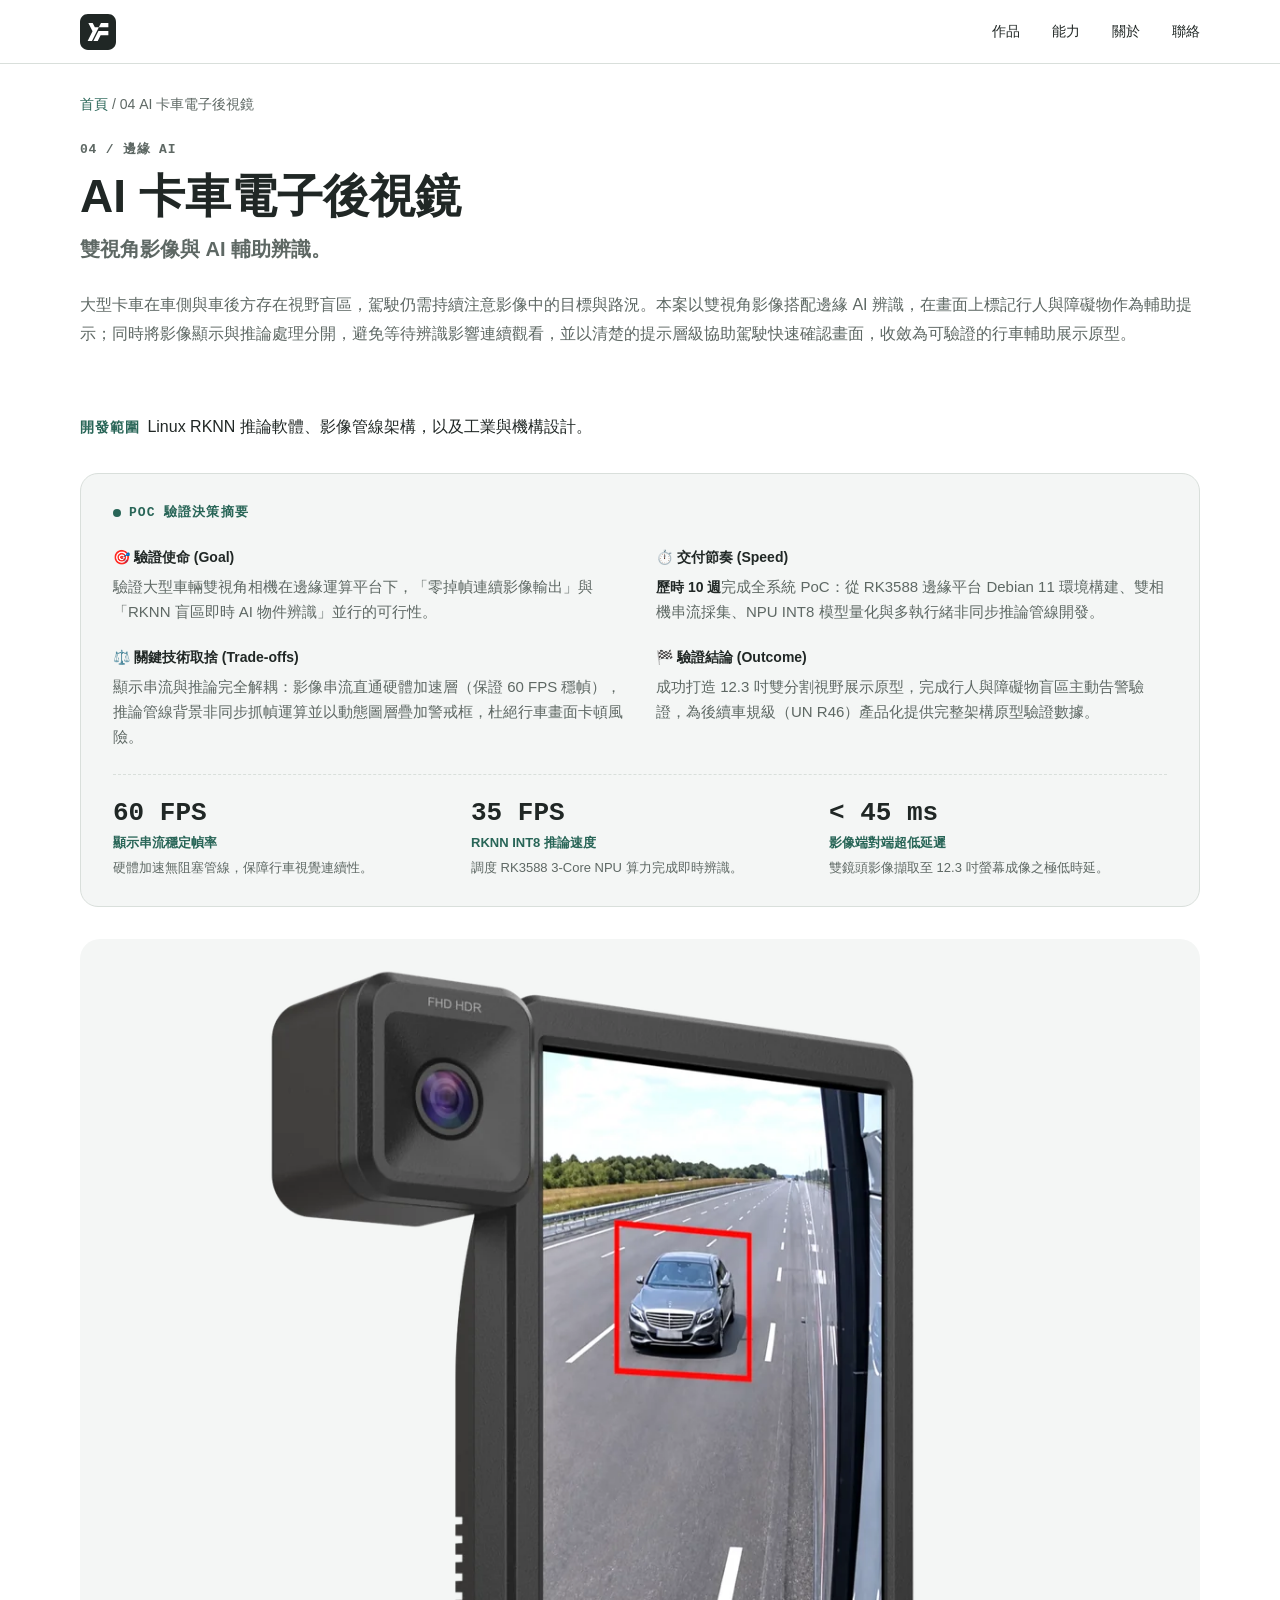
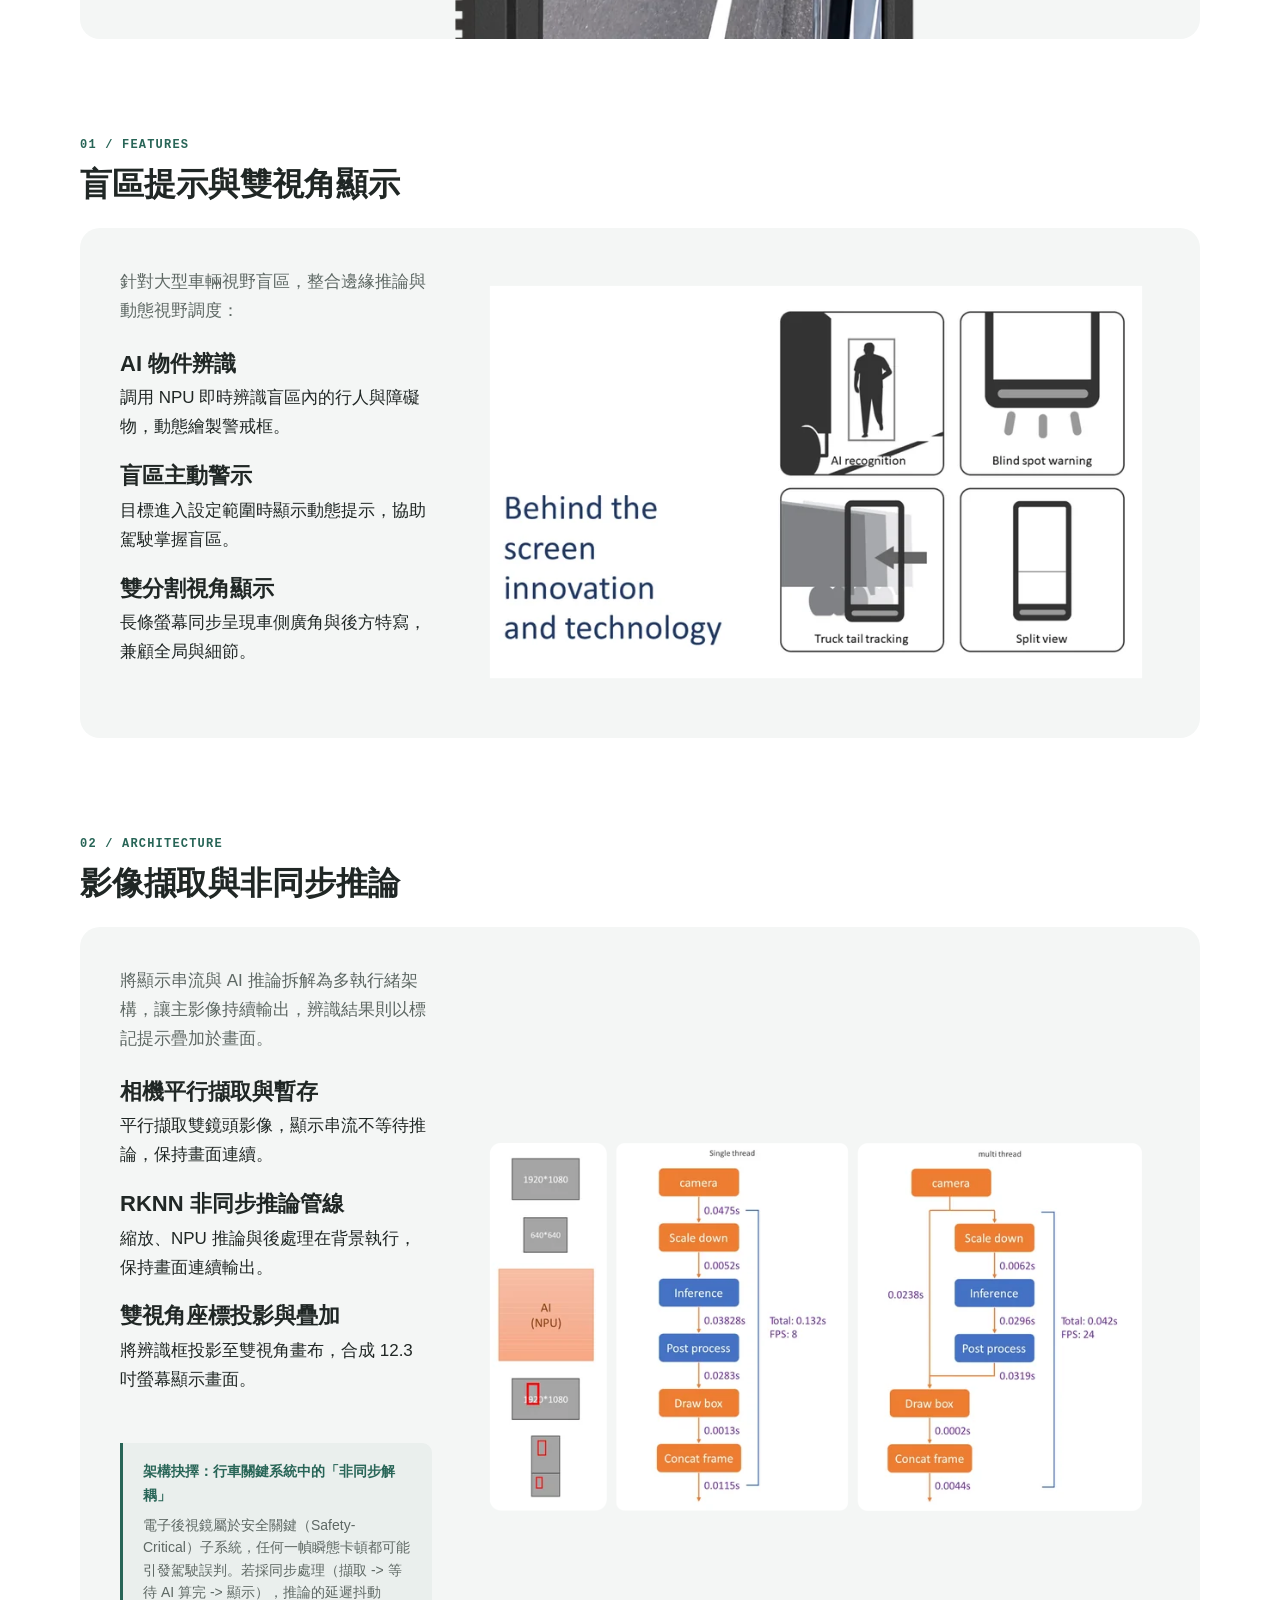
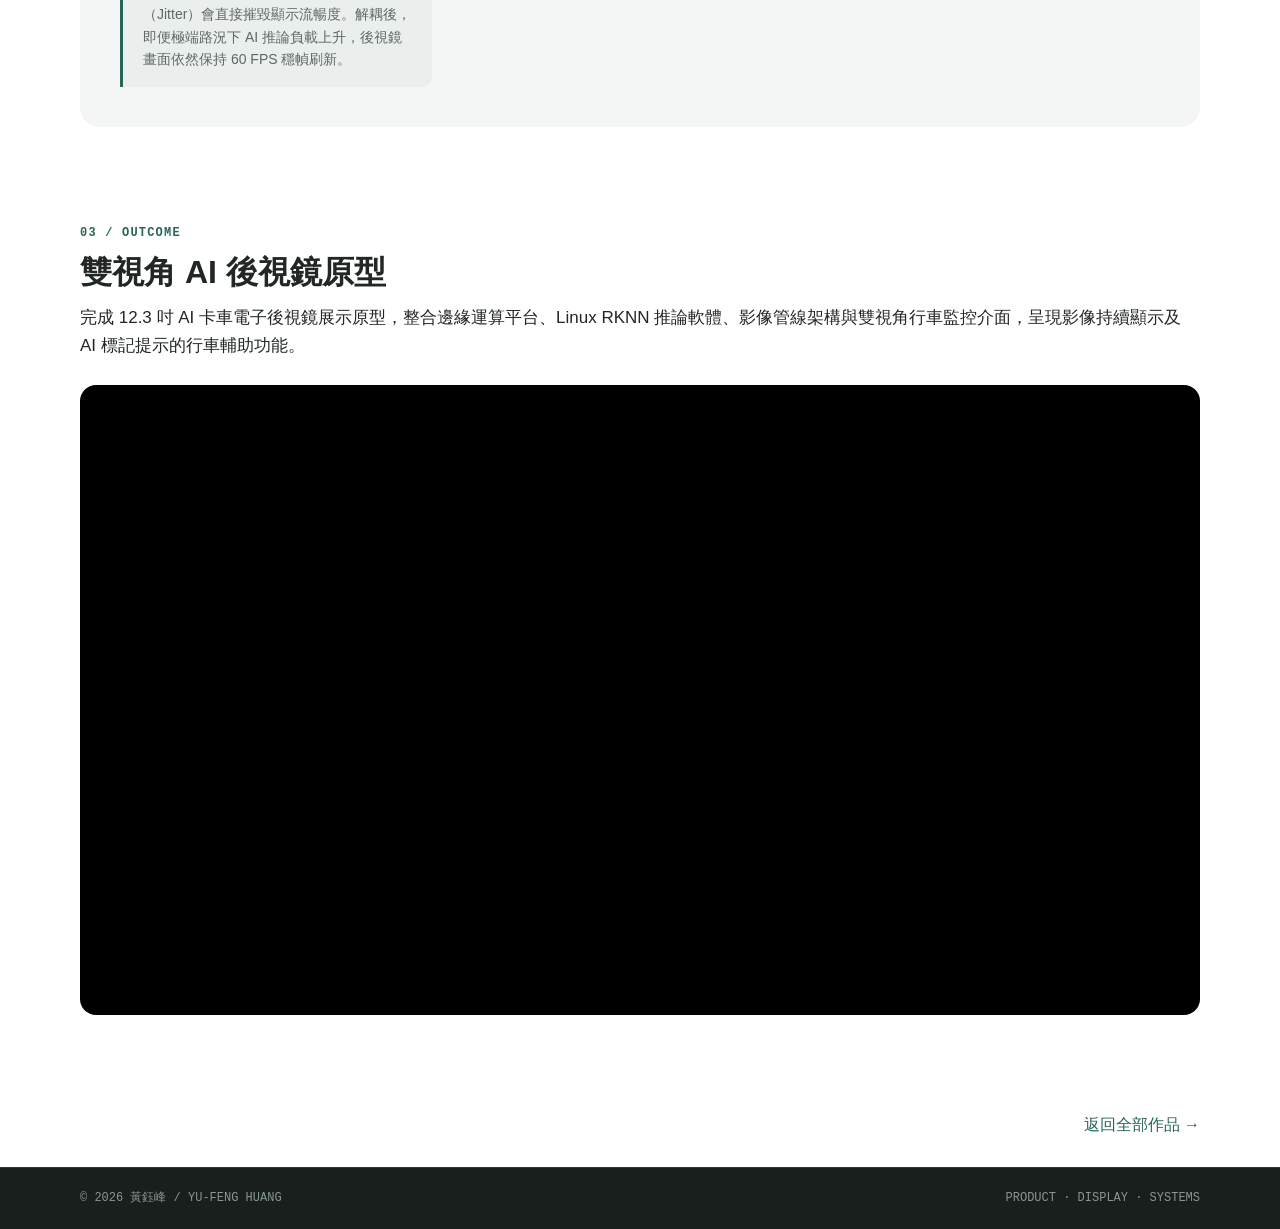
==== commit 91529eac: "feat: upgrade portfolio to PoC architecture lead positioning with executive briefs, hard metrics, an" ====
--- a/work/ai-truck-emirror/index.html
+++ b/work/ai-truck-emirror/index.html
@@ -1,190 +1,236 @@
-<!doctype html>
-<html lang="zh-Hant">
-
-<head>
-  <meta charset="utf-8" />
-  <meta name="viewport" content="width=device-width,initial-scale=1" />
-  <title>AI 卡車電子後視鏡：Linux RKNN 推論與產品整合｜黃鈺峰</title>
-  <meta name="description" content="12.3 吋 AI 卡車電子後視鏡：Rockchip RK3588、Debian 11、多執行緒推論管線與雙視角行車防護體系。" />
-  <meta name="theme-color" content="#ffffff" />
-  <meta name="referrer" content="strict-origin-when-cross-origin" />
-  <link rel="icon"
-    href="../../logo.svg" />
-  <link rel="stylesheet" href="../../style.css" />
-  <link rel="stylesheet" href="../../detail.css" />
-  <script src="../../main.js" defer></script>
-</head>
-
-<body id="top">
-  <a class="skip" href="#main">跳至主要內容</a>
-
-  <!-- Header -->
-  <header class="site-header">
-    <div class="header-inner">
-      <a class="brand" href="../../index.html" aria-label="黃鈺峰 - 返回首頁">
-        <img src="../../logo.svg" class="brand-logo" alt="" />
-      </a>
-      <button class="menu" type="button" aria-expanded="false" aria-controls="nav">
-        選單
-      </button>
-      <nav id="nav" aria-label="主要導覽">
-        <a href="../../index.html#projects">作品</a>
-        <a href="../../index.html#capabilities">能力</a>
-        <a href="../../index.html#about">關於</a>
-        <a href="../../index.html#contact">聯絡</a>
-      </nav>
-    </div>
-  </header>
-
-  <main id="main">
-    <!-- Breadcrumbs -->
-    <nav class="crumbs page" aria-label="麵包屑導覽">
-      <a href="../../index.html">首頁</a> /
-      <span>04 AI 卡車電子後視鏡</span>
-    </nav>
-
-    <!-- Hero Header -->
-    <section class="detail-hero page">
-      <span class="project-tag">04 / 邊緣 AI</span>
-      <h1>AI 卡車電子後視鏡</h1>
-      <p class="detail-subtitle">雙視角影像與 AI 輔助辨識。</p>
-      <p class="detail-intro">
-        大型卡車在車側與車後方存在視野盲區，駕駛仍需持續注意影像中的目標與路況。本案以雙視角影像搭配邊緣 AI 辨識，在畫面上標記行人與障礙物作為輔助提示；同時將影像顯示與推論處理分開，避免等待辨識影響連續觀看，並以清楚的提示層級協助駕駛快速確認畫面，收斂為可驗證的行車輔助展示原型。
-      </p>
-      <div class="detail-role">
-        <strong>開發範圍</strong>Linux RKNN 推論軟體、影像管線架構，以及工業與機構設計。
-      </div>
-    </section>
-
-    <!-- Main Product Stage (全頁唯一正面全景大圖預留) -->
-    <div class="page">
-      <figure class="detail-stage-figure">
-        <div class="detail-stage detail-stage-epaper">
-          <img src="../../assets/images/ai-truck-emirror-scale.webp" alt="12.3 吋 AI 卡車電子後視鏡相機與雙視角顯示外觀"
-            loading="eager" srcset="../../assets/images/ai-truck-emirror-scale-480.webp 480w, ../../assets/images/ai-truck-emirror-scale-800.webp 800w, ../../assets/images/ai-truck-emirror-scale-1200.webp 1200w, ../../assets/images/ai-truck-emirror-scale.webp 1920w" sizes="(max-width: 767px) calc(100vw - 56px), 1040px" />
-        </div>
-      </figure>
-    </div>
-
-    <!-- 01 / FEATURES -->
-    <section class="detail-section page" id="features">
-      <div class="detail-section-head">
-        <p class="detail-label">01 / FEATURES</p>
-        <h2>盲區提示與雙視角顯示</h2>
-      </div>
-
-      <div class="apple-feature-box">
-        <div class="apple-feature-text">
-          <p class="feature-intro">
-            針對大型車輛視野盲區，整合邊緣推論與動態視野調度：
-          </p>
-
-          <div class="feature-steps-list">
-            <div class="feature-step-row">
-              <div class="step-info">
-                <strong>AI 物件辨識</strong>
-                <p>調用 NPU 即時辨識盲區內的行人與障礙物，動態繪製警戒框。</p>
-              </div>
-            </div>
-            <div class="feature-step-row">
-              <div class="step-info">
-                <strong>盲區主動警示</strong>
-                <p>目標進入設定範圍時顯示動態提示，協助駕駛掌握盲區。</p>
-              </div>
-            </div>
-            <div class="feature-step-row">
-              <div class="step-info">
-                <strong>雙分割視角顯示</strong>
-                <p>長條螢幕同步呈現車側廣角與後方特寫，兼顧全局與細節。</p>
-              </div>
-            </div>
-          </div>
-        </div>
-
-        <div class="apple-feature-visual">
-          <div class="visual-stage">
-            <img src="../../assets/images/ai-truck-emirror-features.webp" alt="AI 卡車電子後視鏡設計特色：AI 物件辨識、盲區警示與雙分割視角"
-            loading="lazy" srcset="../../assets/images/ai-truck-emirror-features-480.webp 480w, ../../assets/images/ai-truck-emirror-features-800.webp 800w, ../../assets/images/ai-truck-emirror-features-1200.webp 1200w, ../../assets/images/ai-truck-emirror-features.webp 1920w" sizes="(max-width: 767px) calc(100vw - 56px), 800px" />
-          </div>
-        </div>
-      </div>
-    </section>
-
-    <!-- 02 / ARCHITECTURE -->
-    <section class="detail-section page" id="architecture">
-      <div class="detail-section-head">
-        <p class="detail-label">02 / ARCHITECTURE</p>
-        <h2>影像擷取與非同步推論</h2>
-      </div>
-
-      <div class="apple-feature-box">
-        <div class="apple-feature-text">
-          <p class="feature-intro">
-            將顯示串流與 AI 推論拆解為多執行緒架構，讓主影像持續輸出，辨識結果則以標記提示疊加於畫面。
-          </p>
-
-          <div class="feature-steps-list">
-            <div class="feature-step-row">
-              <div class="step-info">
-                <strong>相機平行擷取與暫存</strong>
-                <p>平行擷取雙鏡頭影像，顯示串流不等待推論，保持畫面連續。</p>
-              </div>
-            </div>
-            <div class="feature-step-row">
-              <div class="step-info">
-                <strong>RKNN 非同步推論管線</strong>
-                <p>縮放、NPU 推論與後處理在背景執行，保持畫面連續輸出。</p>
-              </div>
-            </div>
-            <div class="feature-step-row">
-              <div class="step-info">
-                <strong>雙視角座標投影與疊加</strong>
-                <p>將辨識框投影至雙視角畫布，合成 12.3 吋螢幕顯示畫面。</p>
-              </div>
-            </div>
-          </div>
-        </div>
-
-        <div class="apple-feature-visual">
-          <div class="visual-stage">
-            <img src="../../assets/images/ai-truck-emirror-pipeline.webp" alt="多執行緒擷取與 RKNN 推論管線架構圖" loading="lazy" srcset="../../assets/images/ai-truck-emirror-pipeline-480.webp 480w, ../../assets/images/ai-truck-emirror-pipeline-800.webp 800w, ../../assets/images/ai-truck-emirror-pipeline-1200.webp 1200w, ../../assets/images/ai-truck-emirror-pipeline.webp 1920w" sizes="(max-width: 767px) calc(100vw - 56px), 800px" />
-          </div>
-        </div>
-      </div>
-    </section>
-
-    <!-- 03 / OUTCOME -->
-    <section class="detail-section page" id="outcome">
-      <div class="detail-section-head">
-        <p class="detail-label">03 / OUTCOME</p>
-        <h2>雙視角 AI 後視鏡原型</h2>
-      </div>
-      <div class="detail-text">
-        <p>
-          完成 12.3 吋 AI 卡車電子後視鏡展示原型，整合邊緣運算平台、Linux RKNN 推論軟體、影像管線架構與雙視角行車監控介面，呈現影像持續顯示及 AI 標記提示的行車輔助功能。
-        </p>
-
-        <!-- 實機影片直接嵌入 (YouTube) -->
-        <div class="video-embed-stage">
-          <iframe src="https://www.youtube.com/embed/0Wqjfp0PRo0" title="AI 卡車電子後視鏡：Linux RKNN 推論與產品整合實機展示"
-            allow="accelerometer; autoplay; clipboard-write; encrypted-media; gyroscope; picture-in-picture; web-share"
-            referrerpolicy="strict-origin-when-cross-origin" allowfullscreen loading="lazy">
-          </iframe>
-        </div>
-      </div>
-    </section>
-
-    <div class="page detail-return">
-      <a class="arrow-link" href="../../index.html#projects">返回全部作品 →</a>
-    </div>
-  </main>
-
-  <footer>
-    <div class="footer-inner">
-      <span>© 2026 黃鈺峰 / YU-FENG HUANG</span>
-      <span>PRODUCT · DISPLAY · SYSTEMS</span>
-    </div>
-  </footer>
-</body>
-
-</html>
+<!doctype html>
+<html lang="zh-Hant">
+
+<head>
+  <meta charset="utf-8" />
+  <meta name="viewport" content="width=device-width,initial-scale=1" />
+  <title>AI 卡車電子後視鏡：Linux RKNN 推論與產品整合｜黃鈺峰</title>
+  <meta name="description" content="12.3 吋 AI 卡車電子後視鏡：Rockchip RK3588、Debian 11、多執行緒推論管線與雙視角行車防護體系。" />
+  <meta name="theme-color" content="#ffffff" />
+  <meta name="referrer" content="strict-origin-when-cross-origin" />
+  <link rel="icon"
+    href="../../logo.svg" />
+  <link rel="stylesheet" href="../../style.css" />
+  <link rel="stylesheet" href="../../detail.css" />
+  <script src="../../main.js" defer></script>
+</head>
+
+<body id="top">
+  <a class="skip" href="#main">跳至主要內容</a>
+
+  <!-- Header -->
+  <header class="site-header">
+    <div class="header-inner">
+      <a class="brand" href="../../index.html" aria-label="黃鈺峰 - 返回首頁">
+        <img src="../../logo.svg" class="brand-logo" alt="" />
+      </a>
+      <button class="menu" type="button" aria-expanded="false" aria-controls="nav">
+        選單
+      </button>
+      <nav id="nav" aria-label="主要導覽">
+        <a href="../../index.html#projects">作品</a>
+        <a href="../../index.html#capabilities">能力</a>
+        <a href="../../index.html#about">關於</a>
+        <a href="../../index.html#contact">聯絡</a>
+      </nav>
+    </div>
+  </header>
+
+  <main id="main">
+    <!-- Breadcrumbs -->
+    <nav class="crumbs page" aria-label="麵包屑導覽">
+      <a href="../../index.html">首頁</a> /
+      <span>04 AI 卡車電子後視鏡</span>
+    </nav>
+
+    <!-- Hero Header -->
+    <section class="detail-hero page">
+      <span class="project-tag">04 / 邊緣 AI</span>
+      <h1>AI 卡車電子後視鏡</h1>
+      <p class="detail-subtitle">雙視角影像與 AI 輔助辨識。</p>
+      <p class="detail-intro">
+        大型卡車在車側與車後方存在視野盲區，駕駛仍需持續注意影像中的目標與路況。本案以雙視角影像搭配邊緣 AI 辨識，在畫面上標記行人與障礙物作為輔助提示；同時將影像顯示與推論處理分開，避免等待辨識影響連續觀看，並以清楚的提示層級協助駕駛快速確認畫面，收斂為可驗證的行車輔助展示原型。
+      </p>
+      <div class="detail-role">
+        <strong>開發範圍</strong>Linux RKNN 推論軟體、影像管線架構，以及工業與機構設計。
+      </div>
+
+      <!-- Executive Brief & Hard Metrics -->
+      <div class="exec-brief">
+        <div class="exec-brief-title">PoC 驗證決策摘要</div>
+        <div class="exec-brief-grid">
+          <div class="brief-item">
+            <strong>🎯 驗證使命 (Goal)</strong>
+            <p>驗證大型車輛雙視角相機在邊緣運算平台下，「零掉幀連續影像輸出」與「RKNN 盲區即時 AI 物件辨識」並行的可行性。</p>
+          </div>
+          <div class="brief-item">
+            <strong>⏱️ 交付節奏 (Speed)</strong>
+            <p><strong>歷時 10 週</strong>完成全系統 PoC：從 RK3588 邊緣平台 Debian 11 環境構建、雙相機串流採集、NPU INT8 模型量化與多執行緒非同步推論管線開發。</p>
+          </div>
+          <div class="brief-item">
+            <strong>⚖️ 關鍵技術取捨 (Trade-offs)</strong>
+            <p>顯示串流與推論完全解耦：影像串流直通硬體加速層（保證 60 FPS 穩幀），推論管線背景非同步抓幀運算並以動態圖層疊加警戒框，杜絕行車畫面卡頓風險。</p>
+          </div>
+          <div class="brief-item">
+            <strong>🏁 驗證結論 (Outcome)</strong>
+            <p>成功打造 12.3 吋雙分割視野展示原型，完成行人與障礙物盲區主動告警驗證，為後續車規級（UN R46）產品化提供完整架構原型驗證數據。</p>
+          </div>
+        </div>
+
+        <div class="metrics-strip">
+          <div class="metric-card">
+            <span class="metric-val">60 FPS</span>
+            <span class="metric-label">顯示串流穩定幀率</span>
+            <p class="metric-desc">硬體加速無阻塞管線，保障行車視覺連續性。</p>
+          </div>
+          <div class="metric-card">
+            <span class="metric-val">35 FPS</span>
+            <span class="metric-label">RKNN INT8 推論速度</span>
+            <p class="metric-desc">調度 RK3588 3-Core NPU 算力完成即時辨識。</p>
+          </div>
+          <div class="metric-card">
+            <span class="metric-val">&lt; 45 ms</span>
+            <span class="metric-label">影像端對端超低延遲</span>
+            <p class="metric-desc">雙鏡頭影像擷取至 12.3 吋螢幕成像之極低時延。</p>
+          </div>
+        </div>
+      </div>
+    </section>
+
+    <!-- Main Product Stage (全頁唯一正面全景大圖預留) -->
+    <div class="page">
+      <figure class="detail-stage-figure">
+        <div class="detail-stage detail-stage-epaper">
+          <img src="../../assets/images/ai-truck-emirror-scale.webp" alt="12.3 吋 AI 卡車電子後視鏡相機與雙視角顯示外觀"
+            loading="eager" srcset="../../assets/images/ai-truck-emirror-scale-480.webp 480w, ../../assets/images/ai-truck-emirror-scale-800.webp 800w, ../../assets/images/ai-truck-emirror-scale-1200.webp 1200w, ../../assets/images/ai-truck-emirror-scale.webp 1920w" sizes="(max-width: 767px) calc(100vw - 56px), 1040px" />
+        </div>
+      </figure>
+    </div>
+
+    <!-- 01 / FEATURES -->
+    <section class="detail-section page" id="features">
+      <div class="detail-section-head">
+        <p class="detail-label">01 / FEATURES</p>
+        <h2>盲區提示與雙視角顯示</h2>
+      </div>
+
+      <div class="apple-feature-box">
+        <div class="apple-feature-text">
+          <p class="feature-intro">
+            針對大型車輛視野盲區，整合邊緣推論與動態視野調度：
+          </p>
+
+          <div class="feature-steps-list">
+            <div class="feature-step-row">
+              <div class="step-info">
+                <strong>AI 物件辨識</strong>
+                <p>調用 NPU 即時辨識盲區內的行人與障礙物，動態繪製警戒框。</p>
+              </div>
+            </div>
+            <div class="feature-step-row">
+              <div class="step-info">
+                <strong>盲區主動警示</strong>
+                <p>目標進入設定範圍時顯示動態提示，協助駕駛掌握盲區。</p>
+              </div>
+            </div>
+            <div class="feature-step-row">
+              <div class="step-info">
+                <strong>雙分割視角顯示</strong>
+                <p>長條螢幕同步呈現車側廣角與後方特寫，兼顧全局與細節。</p>
+              </div>
+            </div>
+          </div>
+        </div>
+
+        <div class="apple-feature-visual">
+          <div class="visual-stage">
+            <img src="../../assets/images/ai-truck-emirror-features.webp" alt="AI 卡車電子後視鏡設計特色：AI 物件辨識、盲區警示與雙分割視角"
+            loading="lazy" srcset="../../assets/images/ai-truck-emirror-features-480.webp 480w, ../../assets/images/ai-truck-emirror-features-800.webp 800w, ../../assets/images/ai-truck-emirror-features-1200.webp 1200w, ../../assets/images/ai-truck-emirror-features.webp 1920w" sizes="(max-width: 767px) calc(100vw - 56px), 800px" />
+          </div>
+        </div>
+      </div>
+    </section>
+
+    <!-- 02 / ARCHITECTURE -->
+    <section class="detail-section page" id="architecture">
+      <div class="detail-section-head">
+        <p class="detail-label">02 / ARCHITECTURE</p>
+        <h2>影像擷取與非同步推論</h2>
+      </div>
+
+      <div class="apple-feature-box">
+        <div class="apple-feature-text">
+          <p class="feature-intro">
+            將顯示串流與 AI 推論拆解為多執行緒架構，讓主影像持續輸出，辨識結果則以標記提示疊加於畫面。
+          </p>
+
+          <div class="feature-steps-list">
+            <div class="feature-step-row">
+              <div class="step-info">
+                <strong>相機平行擷取與暫存</strong>
+                <p>平行擷取雙鏡頭影像，顯示串流不等待推論，保持畫面連續。</p>
+              </div>
+            </div>
+            <div class="feature-step-row">
+              <div class="step-info">
+                <strong>RKNN 非同步推論管線</strong>
+                <p>縮放、NPU 推論與後處理在背景執行，保持畫面連續輸出。</p>
+              </div>
+            </div>
+            <div class="feature-step-row">
+              <div class="step-info">
+                <strong>雙視角座標投影與疊加</strong>
+                <p>將辨識框投影至雙視角畫布，合成 12.3 吋螢幕顯示畫面。</p>
+              </div>
+            </div>
+          </div>
+
+          <div class="tradeoff-box">
+            <strong>架構抉擇：行車關鍵系統中的「非同步解耦」</strong>
+            <p>電子後視鏡屬於安全關鍵（Safety-Critical）子系統，任何一幀瞬態卡頓都可能引發駕駛誤判。若採同步處理（擷取 -> 等待 AI 算完 -> 顯示），推論的延遲抖動（Jitter）會直接摧毀顯示流暢度。解耦後，即便極端路況下 AI 推論負載上升，後視鏡畫面依然保持 60 FPS 穩幀刷新。</p>
+          </div>
+        </div>
+
+        <div class="apple-feature-visual">
+          <div class="visual-stage">
+            <img src="../../assets/images/ai-truck-emirror-pipeline.webp" alt="多執行緒擷取與 RKNN 推論管線架構圖" loading="lazy" srcset="../../assets/images/ai-truck-emirror-pipeline-480.webp 480w, ../../assets/images/ai-truck-emirror-pipeline-800.webp 800w, ../../assets/images/ai-truck-emirror-pipeline-1200.webp 1200w, ../../assets/images/ai-truck-emirror-pipeline.webp 1920w" sizes="(max-width: 767px) calc(100vw - 56px), 800px" />
+          </div>
+        </div>
+      </div>
+    </section>
+
+    <!-- 03 / OUTCOME -->
+    <section class="detail-section page" id="outcome">
+      <div class="detail-section-head">
+        <p class="detail-label">03 / OUTCOME</p>
+        <h2>雙視角 AI 後視鏡原型</h2>
+      </div>
+      <div class="detail-text">
+        <p>
+          完成 12.3 吋 AI 卡車電子後視鏡展示原型，整合邊緣運算平台、Linux RKNN 推論軟體、影像管線架構與雙視角行車監控介面，呈現影像持續顯示及 AI 標記提示的行車輔助功能。
+        </p>
+
+        <!-- 實機影片直接嵌入 (YouTube) -->
+        <div class="video-embed-stage">
+          <iframe src="https://www.youtube.com/embed/0Wqjfp0PRo0" title="AI 卡車電子後視鏡：Linux RKNN 推論與產品整合實機展示"
+            allow="accelerometer; autoplay; clipboard-write; encrypted-media; gyroscope; picture-in-picture; web-share"
+            referrerpolicy="strict-origin-when-cross-origin" allowfullscreen loading="lazy">
+          </iframe>
+        </div>
+      </div>
+    </section>
+
+    <div class="page detail-return">
+      <a class="arrow-link" href="../../index.html#projects">返回全部作品 →</a>
+    </div>
+  </main>
+
+  <footer>
+    <div class="footer-inner">
+      <span>© 2026 黃鈺峰 / YU-FENG HUANG</span>
+      <span>PRODUCT · DISPLAY · SYSTEMS</span>
+    </div>
+  </footer>
+</body>
+
+</html>
--- a/style.css
+++ b/style.css
@@ -1,1884 +1,1908 @@
-/* ==========================================================================
-   Yu-Feng Huang Portfolio - Personal Style Stylesheet
-   Version: 2026-09-11 Refinement (Personal Style Adjustments)
-   ========================================================================== */
-
-:root {
-  /* Refined Color Palette: Natural Forest Slate */
-  --bg: #ffffff;
-  --surface: #f4f6f5;
-  --text-main: #202725;
-  --text-sub: #5e6864;
-  --line: #d9dfdb;
-  --accent: #286557;
-  --accent-hover: #1f5146;
-  --dark-bg: #202725;
-
-  /* Sizing & Layout */
-  --page-max: 1120px;
-  --text-max: 720px;
-  --stage-max: 1040px;
-
-  /* Typography Stacks (No serif) */
-  --sans: -apple-system, BlinkMacSystemFont, "Segoe UI", "Noto Sans TC", "Microsoft JhengHei", sans-serif;
-  --mono: ui-monospace, SFMono-Regular, Consolas, "Liberation Mono", Menlo, monospace;
-}
-
-*,
-*::before,
-*::after {
-  box-sizing: border-box;
-}
-
-html {
-  scroll-behavior: smooth;
-  scroll-padding-top: 80px;
-  background-color: var(--bg);
-}
-
-body {
-  margin: 0;
-  background: var(--bg);
-  color: var(--text-main);
-  font: 400 17px/1.75 var(--sans);
-  -webkit-font-smoothing: antialiased;
-  -moz-osx-font-smoothing: grayscale;
-}
-
-img {
-  display: block;
-  max-width: 100%;
-  height: auto;
-}
-
-h1,
-h2,
-h3,
-h4,
-p,
-figure,
-dl,
-dd,
-ul,
-ol {
-  margin: 0;
-  padding: 0;
-}
-
-h1,
-h2,
-h3,
-h4 {
-  color: var(--text-main);
-  font-family: var(--sans);
-}
-
-a {
-  color: inherit;
-  text-decoration: none;
-  transition: color 0.15s ease;
-}
-
-a:focus-visible,
-button:focus-visible {
-  outline: 2px solid var(--accent);
-  outline-offset: 3px;
-}
-
-.page {
-  width: min(var(--page-max), calc(100% - 96px));
-  margin-inline: auto;
-}
-
-.skip {
-  position: fixed;
-  z-index: 1000;
-  top: 12px;
-  left: 12px;
-  padding: 10px 18px;
-  background: var(--text-main);
-  color: #ffffff;
-  border-radius: 8px;
-  font-size: 14px;
-  font-weight: 500;
-  transform: translateY(-200%);
-  transition: transform 0.2s ease;
-}
-
-.skip:focus {
-  transform: none;
-}
-
-/* ==========================================================================
-   Header & Navigation
-   ========================================================================== */
-
-.site-header {
-  position: sticky;
-  top: 0;
-  z-index: 100;
-  background: #ffffff;
-  border-bottom: 1px solid var(--line);
-  height: 64px;
-}
-
-.site-header .header-inner {
-  width: min(var(--page-max), calc(100% - 96px));
-  height: 100%;
-  margin-inline: auto;
-  display: flex;
-  align-items: center;
-  justify-content: space-between;
-  position: relative;
-}
-
-.brand {
-  display: flex;
-  align-items: center;
-  text-decoration: none;
-}
-
-.brand-logo {
-  width: 36px;
-  height: 36px;
-  display: block;
-  flex-shrink: 0;
-  transition: transform 0.2s ease, opacity 0.2s ease;
-}
-
-.brand:hover .brand-logo {
-  transform: scale(1.05);
-  opacity: 0.9;
-}
-
-.brand-name {
-  display: flex;
-  align-items: baseline;
-  gap: 10px;
-}
-
-.brand-name strong {
-  font-size: 19px;
-  font-weight: 700;
-  letter-spacing: 0.02em;
-  color: var(--text-main);
-}
-
-.brand-name span {
-  font-size: 11px;
-  font-family: var(--mono);
-  font-weight: 500;
-  letter-spacing: 0.08em;
-  color: var(--text-sub);
-}
-
-#nav {
-  display: flex;
-  align-items: center;
-  gap: 32px;
-  font-size: 14px;
-  font-weight: 500;
-  line-height: 1.4;
-}
-
-#nav a {
-  color: var(--text-main);
-  padding: 8px 0;
-}
-
-#nav a:hover {
-  color: var(--accent);
-}
-
-/* Mobile Menu Toggle Button (Default hidden; JS activates toggle under 767px) */
-.menu {
-  display: none;
-  background: transparent;
-  border: 1px solid var(--line);
-  border-radius: 8px;
-  padding: 6px 14px;
-  font-size: 13px;
-  font-weight: 500;
-  color: var(--text-main);
-  cursor: pointer;
-}
-
-/* ==========================================================================
-   Buttons & Text Links
-   ========================================================================== */
-
-.button {
-  display: inline-flex;
-  align-items: center;
-  justify-content: center;
-  min-height: 44px;
-  padding: 10px 22px;
-  font-size: 16px;
-  font-weight: 500;
-  line-height: 1.4;
-  border-radius: 12px;
-  background: var(--accent);
-  color: #ffffff;
-  border: 1px solid var(--accent);
-  cursor: pointer;
-  text-decoration: none;
-  transition: background-color 0.15s ease, border-color 0.15s ease, color 0.15s ease;
-}
-
-.button:hover {
-  background: var(--accent-hover);
-  border-color: var(--accent-hover);
-  color: #ffffff;
-}
-
-.button.button-outline {
-  background: transparent;
-  color: var(--accent);
-  border: 1px solid var(--accent);
-}
-
-.button.button-outline:hover {
-  background: rgba(40, 101, 87, 0.08);
-  border-color: var(--accent-hover);
-  color: var(--accent-hover);
-}
-
-.arrow-link {
-  display: inline-flex;
-  align-items: center;
-  gap: 4px;
-  color: var(--accent);
-  font-size: 16px;
-  font-weight: 500;
-  line-height: 1.4;
-  min-height: 44px;
-  text-decoration: none;
-  transition: color 0.15s ease;
-}
-
-.arrow-link:hover {
-  color: var(--accent-hover);
-  text-decoration: underline;
-}
-
-/* ==========================================================================
-   Home: H1 Hero Section (置中首屏展示風格)
-   ========================================================================== */
-
-.hero {
-  padding: 80px 0 0;
-  text-align: center;
-}
-
-.hero-eyebrow {
-  font-size: 15px;
-  font-weight: 600;
-  letter-spacing: 0.04em;
-  color: var(--accent);
-  margin-bottom: 16px;
-}
-
-.hero h1 {
-  font-size: 56px;
-  font-weight: 700;
-  line-height: 1.18;
-  letter-spacing: -0.02em;
-  color: var(--text-main);
-  margin-bottom: 20px;
-}
-
-.hero-intro {
-  font-size: 18px;
-  line-height: 1.75;
-  color: var(--text-sub);
-  max-width: 640px;
-  margin: 0 auto;
-}
-
-/* ==========================================================================
-   Home: H2 代表作品與 01 電子紙主展示（圓角舞台設計）
-   ========================================================================== */
-
-.section {
-  padding: 48px 0;
-}
-
-#projects.section {
-  padding-top: 56px;
-}
-
-.section-title {
-  font-size: 36px;
-  font-weight: 700;
-  line-height: 1.25;
-  color: var(--text-main);
-  margin-bottom: 14px;
-}
-
-.section-note {
-  font-size: 15px;
-  color: var(--text-sub);
-  line-height: 1.6;
-  margin-bottom: 32px;
-}
-
-.project-tag {
-  font-size: 13px;
-  font-family: var(--mono);
-  font-weight: 600;
-  letter-spacing: 0.06em;
-  color: var(--text-sub);
-  display: inline-block;
-  margin-bottom: 8px;
-}
-
-.featured-project {
-  background: var(--surface);
-  border-radius: 20px;
-  padding: 40px 40px;
-  margin-bottom: 40px;
-  display: flex;
-  flex-direction: column;
-  align-items: flex-start;
-  text-align: left;
-}
-
-.featured-header {
-  width: 100%;
-  margin: 0 0 24px;
-  display: flex;
-  flex-direction: column;
-  align-items: flex-start;
-  text-align: left;
-}
-
-.featured-title {
-  font-size: 38px;
-  font-weight: 700;
-  line-height: 1.25;
-  color: var(--text-main);
-  margin-bottom: 12px;
-}
-
-.featured-desc {
-  font-size: 17px;
-  line-height: 1.65;
-  color: var(--text-sub);
-  margin-bottom: 0;
-}
-
-.featured-media {
-  width: 100%;
-  height: 380px;
-  display: flex;
-  align-items: center;
-  justify-content: center;
-  overflow: hidden;
-  margin-bottom: 24px;
-}
-
-.featured-media img {
-  max-width: 100%;
-  max-height: 100%;
-  object-fit: contain;
-}
-
-.featured-footer {
-  width: 100%;
-  display: flex;
-  flex-direction: column;
-  align-items: flex-start;
-  text-align: left;
-}
-
-.featured-role {
-  font-size: 15px;
-  line-height: 1.6;
-  color: var(--text-main);
-  margin-bottom: 16px;
-}
-
-.featured-role strong {
-  color: var(--accent);
-  margin-right: 8px;
-}
-
-/* ==========================================================================
-   Home: H3 02–05 其餘四案（2×2 淺灰圓角卡片）
-   ========================================================================== */
-
-.project-grid {
-  margin-top: 32px;
-  display: grid;
-  grid-template-columns: repeat(2, 1fr);
-  gap: 32px;
-}
-
-.project-card {
-  background: var(--surface);
-  border-radius: 20px;
-  padding: 32px;
-  display: flex;
-  flex-direction: column;
-  align-items: flex-start;
-  text-align: left;
-  border: none;
-}
-
-.project-card h3 {
-  font-size: 24px;
-  font-weight: 700;
-  line-height: 1.3;
-  color: var(--text-main);
-  margin-bottom: 8px;
-}
-
-.project-card .card-desc {
-  font-size: 16px;
-  font-weight: 400;
-  line-height: 1.6;
-  color: var(--text-sub);
-  margin-bottom: 24px;
-}
-
-.project-card .card-media {
-  width: 100%;
-  height: 280px;
-  background: transparent;
-  display: flex;
-  align-items: center;
-  justify-content: center;
-  overflow: hidden;
-  margin-bottom: 24px;
-}
-
-.project-card .card-media img {
-  max-width: 100%;
-  max-height: 100%;
-  object-fit: contain;
-}
-
-.project-card .card-role {
-  font-size: 15px;
-  line-height: 1.6;
-  color: var(--text-main);
-  margin-bottom: 16px;
-}
-
-.project-card .card-role strong {
-  color: var(--accent);
-  margin-right: 6px;
-}
-
-.project-card .arrow-link {
-  margin-top: 0;
-}
-
-/* ==========================================================================
-   Home: H4 工作領域與對應案例
-   ========================================================================== */
-
-.capabilities-section {
-  padding: 64px 0;
-  background: var(--bg);
-}
-
-.cap-table {
-  margin-top: 32px;
-  border-top: 1px solid var(--line);
-}
-
-.cap-row {
-  display: grid;
-  grid-template-columns: 220px 1fr 220px;
-  align-items: baseline;
-  gap: 24px;
-  padding: 22px 0;
-  border-bottom: 1px solid var(--line);
-}
-
-.cap-title {
-  font-size: 18px;
-  font-weight: 600;
-  color: var(--text-main);
-}
-
-.cap-desc {
-  font-size: 16px;
-  color: var(--text-sub);
-  line-height: 1.6;
-}
-
-.cap-link {
-  justify-self: end;
-  font-size: 15px;
-  font-weight: 500;
-  color: var(--accent);
-  display: inline-flex;
-  align-items: center;
-  min-height: 44px;
-}
-
-.cap-link:hover {
-  color: var(--accent-hover);
-  text-decoration: underline;
-}
-
-/* ==========================================================================
-   Home: H5 關於與榮譽
-   ========================================================================== */
-
-.about-section {
-  background: var(--surface);
-  padding: 72px 0;
-}
-
-.about-grid {
-  display: grid;
-  grid-template-columns: 190px 1fr;
-  gap: 32px;
-  align-items: flex-start;
-}
-
-.about-photo {
-  width: 190px;
-  aspect-ratio: 3 / 4;
-  flex-shrink: 0;
-}
-
-.about-photo img {
-  width: 100%;
-  height: 100%;
-  border-radius: 12px;
-  aspect-ratio: 3 / 4;
-  object-fit: cover;
-  display: block;
-}
-
-.about-identity {
-  margin-bottom: 16px;
-}
-
-.about-name {
-  font-size: 14px;
-  font-weight: 600;
-  font-family: var(--mono);
-  letter-spacing: 0.06em;
-  color: var(--accent);
-  display: block;
-  margin-bottom: 8px;
-}
-
-.about-content h2 {
-  font-size: 30px;
-  font-weight: 700;
-  line-height: 1.3;
-  color: var(--text-main);
-  margin-bottom: 0;
-}
-
-.about-content p {
-  font-size: 16px;
-  line-height: 1.75;
-  color: var(--text-sub);
-  margin-bottom: 16px;
-}
-
-.about-background {
-  font-size: 14px;
-  color: var(--text-sub);
-  margin-bottom: 0;
-}
-
-.more-caption {
-  font-size: 13px;
-  font-weight: 500;
-  color: var(--accent);
-  margin-top: -6px;
-  margin-bottom: 8px;
-}
-
-.awards-block {
-  margin-top: 56px;
-  border-top: 1px solid var(--line);
-  padding-top: 40px;
-}
-
-.awards-block h3 {
-  font-size: 26px;
-  font-weight: 700;
-  color: var(--text-main);
-  margin-bottom: 20px;
-}
-
-.awards-grid {
-  display: grid;
-  grid-template-columns: repeat(2, 1fr);
-  gap: 16px 40px;
-  list-style: none;
-}
-
-.awards-grid li {
-  display: flex;
-  align-items: baseline;
-  gap: 18px;
-  padding: 14px 0;
-  border-bottom: 1px solid var(--line);
-}
-
-.award-year {
-  font-size: 14px;
-  font-weight: 600;
-  font-family: var(--mono);
-  color: var(--text-sub);
-  width: 48px;
-  flex-shrink: 0;
-}
-
-.award-details b {
-  display: block;
-  font-size: 15px;
-  font-weight: 600;
-  color: var(--text-main);
-}
-
-.award-details small {
-  display: block;
-  font-size: 13px;
-  color: var(--text-sub);
-  margin-top: 2px;
-}
-
-/* ==========================================================================
-   Home: H6 其他作品與持續開發
-   ========================================================================== */
-
-.more-section {
-  padding: 64px 0;
-  background: var(--bg);
-}
-
-.more-section {
-  padding: 64px 0;
-  background: var(--bg);
-}
-
-.more-grid,
-.progress-grid {
-  margin-top: 28px;
-  display: grid;
-  grid-template-columns: repeat(2, 1fr);
-  gap: 36px 24px;
-}
-
-.more-card {
-  display: flex;
-  flex-direction: column;
-  align-items: flex-start;
-  text-align: left;
-}
-
-.more-card h4 {
-  font-size: 22px;
-  font-weight: 700;
-  line-height: 1.35;
-  color: var(--text-main);
-  margin-bottom: 16px;
-  display: flex;
-  align-items: center;
-  gap: 12px;
-  flex-wrap: wrap;
-}
-
-.more-media {
-  width: 100%;
-  aspect-ratio: 16 / 10;
-  background: var(--surface);
-  border-radius: 16px;
-  overflow: hidden;
-  display: flex;
-  align-items: center;
-  justify-content: center;
-  margin-bottom: 16px;
-  padding: 16px;
-}
-
-.more-media a {
-  display: flex;
-  align-items: center;
-  justify-content: center;
-  width: 100%;
-  height: 100%;
-  text-decoration: none;
-}
-
-.more-media img {
-  max-width: 100%;
-  max-height: 100%;
-  object-fit: contain;
-  transition: transform 0.2s ease;
-}
-
-.more-media a:hover img {
-  transform: scale(1.02);
-}
-
-/* ==========================================================================
-   統一圖片待放底色框（Wireframe Placeholder）
-   ========================================================================== */
-.img-placeholder {
-  width: 100%;
-  height: 100%;
-  border: 1px dashed var(--line);
-  border-radius: 12px;
-  display: flex;
-  flex-direction: column;
-  align-items: center;
-  justify-content: center;
-  text-align: center;
-  padding: 20px;
-  background: rgba(255, 255, 255, 0.65);
-}
-
-.about-photo .img-placeholder {
-  background: rgba(255, 255, 255, 0.85);
-  border-radius: 12px;
-}
-
-.more-media .img-placeholder {
-  border: none;
-  background: rgba(255, 255, 255, 0.65);
-  border-radius: 10px;
-}
-
-.img-placeholder .placeholder-name {
-  font-family: var(--mono);
-  font-size: 15px;
-  font-weight: 600;
-  color: var(--text-main);
-  margin-bottom: 6px;
-  word-break: break-all;
-}
-
-.img-placeholder .placeholder-ratio {
-  font-size: 13px;
-  font-weight: 500;
-  color: var(--text-sub);
-}
-
-.more-placeholder {
-  width: 100%;
-  height: 100%;
-  border: none;
-  border-radius: 16px;
-  display: flex;
-  flex-direction: column;
-  align-items: center;
-  justify-content: center;
-  text-align: center;
-  padding: 24px;
-  background: var(--surface);
-}
-
-.more-placeholder .placeholder-title {
-  font-size: 16px;
-  font-weight: 600;
-  color: var(--text-main);
-  margin-bottom: 6px;
-}
-
-.more-placeholder .placeholder-note {
-  font-size: 14px;
-  color: var(--text-sub);
-}
-
-.more-card p {
-  font-size: 16px;
-  line-height: 1.65;
-  color: var(--text-sub);
-  margin: 0;
-}
-
-.progress-block {
-  margin-top: 56px;
-  border-top: 1px solid var(--line);
-  padding-top: 40px;
-}
-
-.progress-block h3 {
-  font-size: 24px;
-  font-weight: 700;
-  color: var(--text-main);
-  margin-bottom: 24px;
-}
-
-.badge-status {
-  font-size: 13px;
-  font-weight: 600;
-  padding: 3px 10px;
-  border-radius: 6px;
-  background: #e5e8e6;
-  color: var(--accent);
-}
-
-/* ==========================================================================
-   Home: H7 聯絡我（深色底）
-   ========================================================================== */
-
-.contact-section {
-  background: var(--dark-bg);
-  color: #ffffff;
-  padding: 64px 0;
-  text-align: center;
-}
-
-.contact-section h2 {
-  font-size: 36px;
-  font-weight: 700;
-  line-height: 1.25;
-  color: #ffffff;
-  margin-bottom: 12px;
-}
-
-.contact-sub {
-  font-size: 16px;
-  color: #b0b8b5;
-  margin-bottom: 24px;
-}
-
-.contact-email {
-  display: inline-block;
-  font-size: 26px;
-  font-weight: 600;
-  color: #ffffff;
-  text-decoration: underline;
-  text-underline-offset: 6px;
-  margin-bottom: 28px;
-  overflow-wrap: anywhere;
-  min-height: 44px;
-  line-height: 1.4;
-}
-
-.contact-email:hover {
-  opacity: 0.85;
-}
-
-.contact-actions {
-  display: flex;
-  justify-content: center;
-  align-items: center;
-  gap: 16px;
-  flex-wrap: wrap;
-}
-
-.contact-actions a {
-  display: inline-flex;
-  align-items: center;
-  min-height: 44px;
-  padding: 10px 22px;
-  border-radius: 8px;
-  font-size: 15px;
-  font-weight: 500;
-  color: #ffffff;
-  border: 1px solid #4a5752;
-  transition: all 0.15s ease;
-}
-
-.contact-actions a:hover {
-  border-color: #ffffff;
-  background: rgba(255, 255, 255, 0.08);
-}
-
-/* Footer */
-footer {
-  background: #181f1d;
-  border-top: 1px solid #2d3834;
-  color: #8a9692;
-  padding: 20px 0;
-  font-size: 12px;
-  font-family: var(--mono);
-}
-
-footer .footer-inner {
-  width: min(var(--page-max), calc(100% - 96px));
-  margin-inline: auto;
-  display: flex;
-  justify-content: space-between;
-  align-items: center;
-}
-
-/* ==========================================================================
-   Detail Pages (D1–D5 左對齊開放式架構)
-   ========================================================================== */
-
-.crumbs {
-  font-size: 14px;
-  color: var(--text-sub);
-  padding: 28px 0 16px;
-  text-align: left;
-}
-
-.crumbs a {
-  color: var(--accent);
-}
-
-.detail-hero {
-  text-align: left;
-  max-width: var(--stage-max);
-  margin: 0 auto 32px;
-}
-
-.detail-hero .project-tag {
-  margin-bottom: 8px;
-}
-
-.detail-hero h1 {
-  font-size: 46px;
-  font-weight: 700;
-  line-height: 1.2;
-  color: var(--text-main);
-  margin-bottom: 12px;
-}
-
-.detail-hero .detail-subtitle {
-  font-size: 20px;
-  font-weight: 600;
-  color: var(--text-sub);
-  margin-bottom: 16px;
-}
-
-.detail-hero .detail-intro {
-  font-size: 17px;
-  line-height: 1.75;
-  color: var(--text-sub);
-  /* margin-bottom: 20px; */
-  max-width: var(--text-max);
-}
-
-.detail-hero .detail-role {
-  background: var(--surface);
-  border-radius: 8px;
-  padding: 16px 20px;
-  text-align: left;
-  font-size: 16px;
-  line-height: 1.75;
-  color: var(--text-main);
-  max-width: var(--text-max);
-}
-
-.detail-hero .detail-role strong {
-  display: inline-block;
-  font-size: 14px;
-  font-family: var(--mono);
-  font-weight: 700;
-  letter-spacing: 0.06em;
-  color: var(--accent);
-  margin-right: 8px;
-}
-
-/* Main Detail Stage (1040px, 480px high, #F4F6F5, 20px radius) */
-.detail-stage {
-  max-width: var(--stage-max);
-  height: 480px;
-  margin: 0 auto;
-  background: var(--surface);
-  border-radius: 20px;
-  display: flex;
-  align-items: center;
-  justify-content: center;
-  padding: 24px;
-  overflow: hidden;
-}
-
-.detail-stage-figure {
-  max-width: var(--stage-max);
-  margin: 0 auto 36px;
-}
-
-.stage-caption {
-  font-size: 14px;
-  color: var(--text-sub);
-  text-align: center;
-  margin-top: 12px;
-}
-
-.detail-stage img {
-  max-width: 100%;
-  max-height: 100%;
-  object-fit: contain;
-}
-
-.detail-stage img.contain-tall {
-  max-height: 440px;
-}
-
-.detail-stage-epaper {
-  max-width: var(--stage-max);
-  width: 100%;
-  height: auto;
-  min-height: unset;
-  padding: 0;
-  background: var(--surface);
-  border-radius: 20px;
-  overflow: hidden;
-  display: block;
-}
-
-.detail-stage-epaper img {
-  width: 100%;
-  height: auto;
-  max-height: none;
-  display: block;
-  object-fit: contain;
-}
-
-.detail-stage-frame {
-  max-width: 1040px;
-  height: 480px;
-}
-
-.detail-stage-frame img {
-  max-width: 900px;
-}
-
-.detail-stage-terminal {
-  max-width: 1040px;
-  height: 520px;
-}
-
-.detail-stage-terminal img {
-  max-width: 760px;
-  max-height: 480px;
-}
-
-.detail-stage-emirror-split {
-  height: 440px;
-  padding: 0;
-  display: flex;
-  align-items: stretch;
-}
-
-.emirror-stage-crop {
-  flex: 0 0 62%;
-  height: 100%;
-  overflow: hidden;
-  position: relative;
-  display: flex;
-  justify-content: center;
-}
-
-.emirror-stage-crop img {
-  width: 100%;
-  height: 600px;
-  max-width: none;
-  max-height: none;
-  object-fit: cover;
-  object-position: center top;
-}
-
-.emirror-stage-text {
-  flex: 0 0 38%;
-  display: flex;
-  flex-direction: column;
-  justify-content: center;
-  padding: 32px 40px;
-}
-
-.emirror-stage-callout {
-  font-size: 20px;
-  font-weight: 600;
-  line-height: 1.5;
-  color: var(--text-main);
-}
-
-.detail-stage-3d {
-  max-width: 1040px;
-  height: 500px;
-}
-
-.detail-stage-3d img {
-  max-width: 900px;
-}
-
-/* Non-sticky Local Nav */
-.local-nav {
-  border-block: 1px solid var(--line);
-  padding: 14px 0;
-  margin-bottom: 48px;
-}
-
-.local-nav-inner {
-  display: flex;
-  justify-content: flex-start;
-  align-items: center;
-  gap: 32px;
-  max-width: var(--stage-max);
-  margin-inline: auto;
-}
-
-.local-nav a {
-  font-size: 14px;
-  font-weight: 500;
-  color: var(--text-sub);
-  white-space: nowrap;
-}
-
-.local-nav a:hover {
-  color: var(--accent);
-}
-
-/* Detail Vertical Sections (H2 Left-aligned in 720px flow) */
-.detail-section {
-  padding: 44px 0;
-  border-bottom: 1px solid var(--line);
-  scroll-margin-top: 80px;
-}
-
-.detail-section-head {
-  text-align: left;
-  max-width: var(--text-max);
-  margin-inline: auto;
-  margin-bottom: 20px;
-}
-
-.detail-section-head .detail-label {
-  font-size: 12px;
-  font-family: var(--mono);
-  font-weight: 600;
-  letter-spacing: 0.1em;
-  color: var(--accent);
-  text-transform: uppercase;
-  margin-bottom: 4px;
-}
-
-.detail-section-head h2 {
-  font-size: 32px;
-  font-weight: 700;
-  line-height: 1.3;
-  color: var(--text-main);
-}
-
-.detail-text {
-  max-width: var(--text-max);
-  margin-inline: auto;
-  font-size: 17px;
-  line-height: 1.75;
-  color: var(--text-main);
-  text-align: left;
-}
-
-.detail-text p+p {
-  margin-top: 16px;
-}
-
-.detail-wide {
-  max-width: var(--stage-max);
-  margin: 28px auto 0;
-}
-
-/* Two-column scope facts */
-.facts-grid {
-  display: grid;
-  grid-template-columns: repeat(3, 1fr);
-  border-block: 1px solid var(--line);
-  margin-top: 24px;
-}
-
-.facts-grid div {
-  padding: 16px 20px;
-  border-right: 1px solid var(--line);
-}
-
-.facts-grid div:last-child {
-  border-right: none;
-}
-
-.facts-grid dt {
-  font-size: 16px;
-  font-weight: 600;
-  color: var(--text-main);
-}
-
-.facts-grid dd {
-  font-size: 13px;
-  color: var(--text-sub);
-  margin-top: 4px;
-}
-
-/* Two-column comparison or split */
-.split-grid {
-  display: grid;
-  grid-template-columns: repeat(2, 1fr);
-  gap: 24px;
-  margin-top: 24px;
-}
-
-.split-card {
-  background: var(--surface);
-  border-radius: 8px;
-  padding: 22px;
-}
-
-.split-card h3 {
-  font-size: 17px;
-  font-weight: 600;
-  color: var(--text-main);
-  margin-bottom: 8px;
-}
-
-.split-card p {
-  font-size: 15px;
-  color: var(--text-sub);
-  line-height: 1.65;
-}
-
-/* Workflow steps */
-.flow-grid {
-  display: grid;
-  grid-template-columns: repeat(4, 1fr);
-  gap: 16px;
-  margin-top: 24px;
-}
-
-.flow-card {
-  background: var(--surface);
-  border-radius: 8px;
-  padding: 18px;
-}
-
-.flow-card b {
-  display: block;
-  font-size: 14px;
-  font-weight: 600;
-  color: var(--accent);
-  margin-bottom: 6px;
-}
-
-.flow-card span {
-  display: block;
-  font-size: 13px;
-  color: var(--text-sub);
-  line-height: 1.5;
-}
-
-/* Proof Figures */
-.proof-figure {
-  margin-top: 24px;
-}
-
-.proof-figure img {
-  width: 100%;
-  border-radius: 8px;
-  background: var(--surface);
-}
-
-.proof-figure figcaption {
-  font-size: 13px;
-  color: var(--text-sub);
-  text-align: center;
-  margin-top: 8px;
-}
-
-/* Neutral Verification Box */
-.verification-box {
-  background: var(--surface);
-  border-radius: 8px;
-  padding: 22px;
-  margin: 24px auto 0;
-  max-width: var(--text-max);
-}
-
-.verification-header {
-  display: flex;
-  align-items: center;
-  gap: 12px;
-  margin-bottom: 10px;
-}
-
-.verification-header b {
-  font-size: 16px;
-  font-weight: 600;
-  color: var(--text-main);
-}
-
-.badge-pending {
-  font-size: 12px;
-  font-weight: 600;
-  padding: 2px 8px;
-  border-radius: 4px;
-  background: #e2e6e4;
-  color: var(--text-main);
-}
-
-.verification-box p {
-  font-size: 15px;
-  line-height: 1.7;
-  color: var(--text-sub);
-}
-
-/* 12 Placeholders */
-.placeholder {
-  min-height: 220px;
-  background: var(--surface);
-  border: 1px dashed var(--line);
-  border-radius: 8px;
-  display: flex;
-  flex-direction: column;
-  align-items: center;
-  justify-content: center;
-  text-align: center;
-  padding: 24px;
-  margin: 24px auto 0;
-  max-width: var(--text-max);
-}
-
-.placeholder-id {
-  font-size: 13px;
-  font-family: var(--mono);
-  font-weight: 600;
-  color: var(--accent);
-}
-
-.placeholder-title {
-  font-size: 16px;
-  font-weight: 600;
-  color: var(--text-main);
-  margin: 6px 0 4px;
-}
-
-.placeholder-note {
-  font-size: 13px;
-  color: var(--text-sub);
-}
-
-/* Outcome & Actions */
-.outcome-actions {
-  margin-top: 24px;
-  display: flex;
-  justify-content: flex-start;
-}
-
-/* Related Works */
-.related-section {
-  padding: 56px 0;
-  max-width: var(--text-max);
-  margin-inline: auto;
-  text-align: left;
-}
-
-.related-section h2 {
-  font-size: 24px;
-  font-weight: 700;
-  margin-bottom: 16px;
-}
-
-.related-links {
-  display: flex;
-  justify-content: flex-start;
-  align-items: center;
-  gap: 20px;
-  flex-wrap: wrap;
-}
-
-.related-links a {
-  font-size: 15px;
-  font-weight: 500;
-  color: var(--accent);
-  min-height: 44px;
-  display: inline-flex;
-  align-items: center;
-}
-
-.related-links a:hover {
-  color: var(--accent-hover);
-  text-decoration: underline;
-}
-
-/* ==========================================================================
-   Responsive Design: Tablet (768px - 1023px)
-   ========================================================================== */
-
-@media (max-width: 1023px) {
-
-  .page,
-  .site-header .header-inner,
-  footer .footer-inner {
-    width: calc(100% - 64px);
-  }
-
-  .hero-grid {
-    gap: 40px;
-  }
-
-  .hero-left h1 {
-    font-size: 44px;
-  }
-
-  .hero-left .hero-title {
-    font-size: 24px;
-  }
-
-  .hero-right p {
-    font-size: 17px;
-  }
-
-  .section-title {
-    font-size: 32px;
-  }
-
-  .epaper-title {
-    font-size: 30px;
-  }
-
-  .project-card h3 {
-    font-size: 24px;
-  }
-
-  .project-card .card-media {
-    height: 260px;
-  }
-
-  .detail-hero h1 {
-    font-size: 38px;
-  }
-
-  .detail-section-head h2 {
-    font-size: 28px;
-  }
-
-  .flow-grid {
-    grid-template-columns: repeat(2, 1fr);
-  }
-}
-
-@media (min-width: 768px) and (max-width: 1024px) {
-  .hero h1 {
-    font-size: 44px;
-  }
-}
-
-/* ==========================================================================
-   Responsive Design: Mobile (<= 767px)
-   ========================================================================== */
-
-@media (max-width: 767px) {
-
-  .page,
-  footer .footer-inner {
-    width: calc(100% - 56px);
-  }
-
-  .site-header .header-inner {
-    width: calc(100% - 40px);
-  }
-
-  body {
-    font-size: 16px;
-  }
-
-  .site-header {
-    height: 56px;
-  }
-
-  .brand-name span {
-    display: none;
-  }
-
-  /* Progressive Enhancement for Menu */
-  .js .menu {
-    display: inline-flex;
-    align-items: center;
-    justify-content: center;
-  }
-
-  .js #nav {
-    display: none;
-    position: absolute;
-    top: 56px;
-    left: 0;
-    right: 0;
-    background: #ffffff;
-    border-bottom: 1px solid var(--line);
-    flex-direction: column;
-    padding: 12px 20px;
-    gap: 0;
-    box-shadow: 0 4px 16px rgba(0, 0, 0, 0.08);
-  }
-
-  .js #nav.open {
-    display: flex;
-  }
-
-  .js #nav a {
-    width: 100%;
-    padding: 14px 0;
-    border-bottom: 1px solid #f0f2f1;
-    font-size: 16px;
-  }
-
-  .js #nav a:last-child {
-    border-bottom: none;
-  }
-
-  /* Hero: Centered on mobile */
-  .hero {
-    padding: 48px 0 40px;
-    text-align: center;
-  }
-
-  .hero-eyebrow {
-    font-size: 14px;
-    margin-bottom: 12px;
-  }
-
-  .hero {
-    padding: 48px 0 0;
-  }
-
-  .hero h1 {
-    font-size: 34px;
-    line-height: 1.25;
-    margin-bottom: 16px;
-  }
-
-  .hero-intro {
-    font-size: 16px;
-    line-height: 1.65;
-    margin-bottom: 0;
-  }
-
-  #projects.section {
-    padding-top: 40px;
-  }
-
-  /* Featured ePaper Showcase on Mobile */
-  .featured-project {
-    padding: 24px 20px;
-    border-radius: 16px;
-    margin-bottom: 32px;
-  }
-
-  .featured-header {
-    margin-bottom: 20px;
-  }
-
-  .featured-media {
-    height: 240px;
-    margin-bottom: 20px;
-  }
-
-  .featured-title {
-    font-size: 28px;
-  }
-
-  .featured-desc {
-    font-size: 15px;
-  }
-
-  .section-title {
-    font-size: 28px;
-    margin-bottom: 12px;
-  }
-
-  /* 4 Cards: Single column */
-  .project-grid {
-    grid-template-columns: 1fr;
-    gap: 20px;
-  }
-
-  .project-card {
-    padding: 24px;
-    border-radius: 16px;
-  }
-
-  .project-card h3 {
-    font-size: 22px;
-  }
-
-  .project-card .card-desc {
-    margin-bottom: 20px;
-    min-height: auto;
-  }
-
-  .project-card .card-media {
-    height: 220px;
-    margin-bottom: 20px;
-  }
-
-  .project-card .card-role {
-    font-size: 15px;
-    margin-bottom: 16px;
-  }
-
-  /* Capabilities: Vertical row */
-  .capabilities-section {
-    padding: 48px 0;
-  }
-
-  .cap-row {
-    display: flex;
-    flex-direction: column;
-    gap: 8px;
-    padding: 18px 0;
-  }
-
-  .cap-link {
-    justify-self: start;
-    margin-top: 4px;
-  }
-
-  /* About & Awards */
-  .about-section {
-    padding: 48px 0;
-  }
-
-  .about-grid {
-    display: flex;
-    flex-direction: column;
-    align-items: flex-start;
-    gap: 20px;
-  }
-
-  .about-photo {
-    width: 110px;
-    height: 146px;
-    aspect-ratio: 110 / 146;
-  }
-
-  .about-photo img {
-    width: 110px;
-    height: 146px;
-    max-width: 110px;
-    margin: 0;
-    border-radius: 10px;
-  }
-
-  .img-placeholder {
-    padding: 14px;
-  }
-
-  .img-placeholder .placeholder-name {
-    font-size: 13px;
-    margin-bottom: 4px;
-  }
-
-  .img-placeholder .placeholder-ratio {
-    font-size: 12px;
-  }
-
-  .about-photo .img-placeholder {
-    padding: 6px 4px;
-    border-radius: 10px;
-  }
-
-  .about-photo .img-placeholder .placeholder-name {
-    font-size: 10.5px;
-    letter-spacing: -0.3px;
-    margin-bottom: 3px;
-    white-space: nowrap;
-  }
-
-  .about-photo .img-placeholder .placeholder-ratio {
-    font-size: 10.5px;
-  }
-
-  .about-content h2 {
-    font-size: 26px;
-  }
-
-  .about-content p {
-    font-size: 16px;
-  }
-
-  .awards-grid {
-    grid-template-columns: 1fr;
-    gap: 12px;
-  }
-
-  /* Additional & In Progress */
-  .more-section {
-    padding: 48px 0;
-  }
-
-  .more-grid,
-  .progress-grid {
-    grid-template-columns: 1fr;
-    gap: 28px;
-  }
-
-  .more-card h4 {
-    font-size: 20px;
-    margin-bottom: 12px;
-  }
-
-  .more-media {
-    margin-bottom: 12px;
-    padding: 12px;
-  }
-
-  .progress-block {
-    margin-top: 40px;
-    padding-top: 32px;
-  }
-
-  .progress-block h3 {
-    font-size: 20px;
-    margin-bottom: 20px;
-  }
-
-  /* Contact */
-  .contact-section {
-    padding: 48px 0;
-  }
-
-  .contact-section h2 {
-    font-size: 28px;
-  }
-
-  .contact-sub {
-    font-size: 15px;
-  }
-
-  .contact-email {
-    font-size: 20px;
-  }
-
-  footer .footer-inner {
-    flex-direction: column;
-    gap: 8px;
-    text-align: center;
-  }
-
-  /* Detail Pages */
-  .detail-hero h1 {
-    font-size: 32px;
-  }
-
-  .detail-stage {
-    height: auto;
-    min-height: 260px;
-    padding: 16px;
-    border-radius: 16px;
-  }
-
-  .detail-stage img.contain-tall {
-    max-height: 240px;
-  }
-
-  .detail-stage-epaper {
-    height: auto;
-    min-height: unset;
-    padding: 0;
-  }
-
-  .detail-stage-frame,
-  .detail-stage-terminal,
-  .detail-stage-3d {
-    height: auto;
-    min-height: 260px;
-  }
-
-  .detail-stage-emirror-split {
-    flex-direction: column;
-    height: auto;
-  }
-
-  .emirror-stage-crop {
-    flex: none;
-    width: 100%;
-    height: 300px;
-  }
-
-  .emirror-stage-crop img {
-    height: 400px;
-  }
-
-  .emirror-stage-text {
-    flex: none;
-    width: 100%;
-    padding: 20px 24px;
-    text-align: center;
-  }
-
-  .emirror-stage-callout {
-    font-size: 17px;
-  }
-
-  .local-nav-inner {
-    gap: 16px;
-    overflow-x: auto;
-    justify-content: flex-start;
-    padding-inline: 4px;
-  }
-
-  .detail-section {
-    padding: 32px 0;
-  }
-
-  .detail-section-head h2 {
-    font-size: 26px;
-  }
-
-  .detail-text {
-    font-size: 16px;
-  }
-
-  .facts-grid {
-    grid-template-columns: 1fr;
-  }
-
-  .facts-grid div {
-    border-right: none;
-    border-bottom: 1px solid var(--line);
-    padding: 12px 0;
-  }
-
-  .split-grid {
-    grid-template-columns: 1fr;
-  }
-
-  .flow-grid {
-    grid-template-columns: 1fr;
-  }
-
-  .placeholder {
-    min-height: 180px;
-  }
-}
-
-/* ==========================================================================
-   Prefers Reduced Motion
-   ========================================================================== */
-
-@media (prefers-reduced-motion: reduce) {
-  html {
-    scroll-behavior: auto;
-  }
-
-  *,
-  *::before,
-  *::after {
-    transition-duration: 0.01ms !important;
-    animation-duration: 0.01ms !important;
-  }
-}
-/* Keep short copy balanced as the viewport changes. */
-.hero h1,
-.featured-title,
-.project-card h3,
-.section-title,
-.about-content h2,
-.more-card h4,
-.detail-hero h1,
-.detail-section-head h2,
-.hero-intro,
-.contact-sub {
-  text-wrap: balance;
-}
-
-/* Card descriptions use the full text column with natural line breaks. */
-.featured-desc,
-.project-card .card-desc {
-  width: 100%;
-  text-wrap: wrap;
-}
+/* ==========================================================================
+   Yu-Feng Huang Portfolio - Personal Style Stylesheet
+   Version: 2026-09-11 Refinement (Personal Style Adjustments)
+   ========================================================================== */
+
+:root {
+  /* Refined Color Palette: Natural Forest Slate */
+  --bg: #ffffff;
+  --surface: #f4f6f5;
+  --text-main: #202725;
+  --text-sub: #5e6864;
+  --line: #d9dfdb;
+  --accent: #286557;
+  --accent-hover: #1f5146;
+  --dark-bg: #202725;
+
+  /* Sizing & Layout */
+  --page-max: 1120px;
+  --text-max: 720px;
+  --stage-max: 1040px;
+
+  /* Typography Stacks (No serif) */
+  --sans: -apple-system, BlinkMacSystemFont, "Segoe UI", "Noto Sans TC", "Microsoft JhengHei", sans-serif;
+  --mono: ui-monospace, SFMono-Regular, Consolas, "Liberation Mono", Menlo, monospace;
+}
+
+*,
+*::before,
+*::after {
+  box-sizing: border-box;
+}
+
+html {
+  scroll-behavior: smooth;
+  scroll-padding-top: 80px;
+  background-color: var(--bg);
+}
+
+body {
+  margin: 0;
+  background: var(--bg);
+  color: var(--text-main);
+  font: 400 17px/1.75 var(--sans);
+  -webkit-font-smoothing: antialiased;
+  -moz-osx-font-smoothing: grayscale;
+}
+
+img {
+  display: block;
+  max-width: 100%;
+  height: auto;
+}
+
+h1,
+h2,
+h3,
+h4,
+p,
+figure,
+dl,
+dd,
+ul,
+ol {
+  margin: 0;
+  padding: 0;
+}
+
+h1,
+h2,
+h3,
+h4 {
+  color: var(--text-main);
+  font-family: var(--sans);
+}
+
+a {
+  color: inherit;
+  text-decoration: none;
+  transition: color 0.15s ease;
+}
+
+a:focus-visible,
+button:focus-visible {
+  outline: 2px solid var(--accent);
+  outline-offset: 3px;
+}
+
+.page {
+  width: min(var(--page-max), calc(100% - 96px));
+  margin-inline: auto;
+}
+
+.skip {
+  position: fixed;
+  z-index: 1000;
+  top: 12px;
+  left: 12px;
+  padding: 10px 18px;
+  background: var(--text-main);
+  color: #ffffff;
+  border-radius: 8px;
+  font-size: 14px;
+  font-weight: 500;
+  transform: translateY(-200%);
+  transition: transform 0.2s ease;
+}
+
+.skip:focus {
+  transform: none;
+}
+
+/* ==========================================================================
+   Header & Navigation
+   ========================================================================== */
+
+.site-header {
+  position: sticky;
+  top: 0;
+  z-index: 100;
+  background: #ffffff;
+  border-bottom: 1px solid var(--line);
+  height: 64px;
+}
+
+.site-header .header-inner {
+  width: min(var(--page-max), calc(100% - 96px));
+  height: 100%;
+  margin-inline: auto;
+  display: flex;
+  align-items: center;
+  justify-content: space-between;
+  position: relative;
+}
+
+.brand {
+  display: flex;
+  align-items: center;
+  text-decoration: none;
+}
+
+.brand-logo {
+  width: 36px;
+  height: 36px;
+  display: block;
+  flex-shrink: 0;
+  transition: transform 0.2s ease, opacity 0.2s ease;
+}
+
+.brand:hover .brand-logo {
+  transform: scale(1.05);
+  opacity: 0.9;
+}
+
+.brand-name {
+  display: flex;
+  align-items: baseline;
+  gap: 10px;
+}
+
+.brand-name strong {
+  font-size: 19px;
+  font-weight: 700;
+  letter-spacing: 0.02em;
+  color: var(--text-main);
+}
+
+.brand-name span {
+  font-size: 11px;
+  font-family: var(--mono);
+  font-weight: 500;
+  letter-spacing: 0.08em;
+  color: var(--text-sub);
+}
+
+#nav {
+  display: flex;
+  align-items: center;
+  gap: 32px;
+  font-size: 14px;
+  font-weight: 500;
+  line-height: 1.4;
+}
+
+#nav a {
+  color: var(--text-main);
+  padding: 8px 0;
+}
+
+#nav a:hover {
+  color: var(--accent);
+}
+
+/* Mobile Menu Toggle Button (Default hidden; JS activates toggle under 767px) */
+.menu {
+  display: none;
+  background: transparent;
+  border: 1px solid var(--line);
+  border-radius: 8px;
+  padding: 6px 14px;
+  font-size: 13px;
+  font-weight: 500;
+  color: var(--text-main);
+  cursor: pointer;
+}
+
+/* ==========================================================================
+   Buttons & Text Links
+   ========================================================================== */
+
+.button {
+  display: inline-flex;
+  align-items: center;
+  justify-content: center;
+  min-height: 44px;
+  padding: 10px 22px;
+  font-size: 16px;
+  font-weight: 500;
+  line-height: 1.4;
+  border-radius: 12px;
+  background: var(--accent);
+  color: #ffffff;
+  border: 1px solid var(--accent);
+  cursor: pointer;
+  text-decoration: none;
+  transition: background-color 0.15s ease, border-color 0.15s ease, color 0.15s ease;
+}
+
+.button:hover {
+  background: var(--accent-hover);
+  border-color: var(--accent-hover);
+  color: #ffffff;
+}
+
+.button.button-outline {
+  background: transparent;
+  color: var(--accent);
+  border: 1px solid var(--accent);
+}
+
+.button.button-outline:hover {
+  background: rgba(40, 101, 87, 0.08);
+  border-color: var(--accent-hover);
+  color: var(--accent-hover);
+}
+
+.arrow-link {
+  display: inline-flex;
+  align-items: center;
+  gap: 4px;
+  color: var(--accent);
+  font-size: 16px;
+  font-weight: 500;
+  line-height: 1.4;
+  min-height: 44px;
+  text-decoration: none;
+  transition: color 0.15s ease;
+}
+
+.arrow-link:hover {
+  color: var(--accent-hover);
+  text-decoration: underline;
+}
+
+/* ==========================================================================
+   Home: H1 Hero Section (置中首屏展示風格)
+   ========================================================================== */
+
+.hero {
+  padding: 80px 0 0;
+  text-align: center;
+}
+
+.hero-eyebrow {
+  font-size: 15px;
+  font-weight: 600;
+  letter-spacing: 0.04em;
+  color: var(--accent);
+  margin-bottom: 16px;
+}
+
+.hero h1 {
+  font-size: 56px;
+  font-weight: 700;
+  line-height: 1.18;
+  letter-spacing: -0.02em;
+  color: var(--text-main);
+  margin-bottom: 20px;
+}
+
+.hero-intro {
+  font-size: 18px;
+  line-height: 1.75;
+  color: var(--text-sub);
+  max-width: 640px;
+  margin: 0 auto;
+}
+
+/* ==========================================================================
+   Home: H2 代表作品與 01 電子紙主展示（圓角舞台設計）
+   ========================================================================== */
+
+.section {
+  padding: 48px 0;
+}
+
+#projects.section {
+  padding-top: 56px;
+}
+
+.section-title {
+  font-size: 36px;
+  font-weight: 700;
+  line-height: 1.25;
+  color: var(--text-main);
+  margin-bottom: 14px;
+}
+
+.section-note {
+  font-size: 15px;
+  color: var(--text-sub);
+  line-height: 1.6;
+  margin-bottom: 32px;
+}
+
+.project-tag {
+  font-size: 13px;
+  font-family: var(--mono);
+  font-weight: 600;
+  letter-spacing: 0.06em;
+  color: var(--text-sub);
+  display: inline-block;
+  margin-bottom: 8px;
+}
+
+.featured-project {
+  background: var(--surface);
+  border-radius: 20px;
+  padding: 40px 40px;
+  margin-bottom: 40px;
+  display: flex;
+  flex-direction: column;
+  align-items: flex-start;
+  text-align: left;
+}
+
+.featured-header {
+  width: 100%;
+  margin: 0 0 24px;
+  display: flex;
+  flex-direction: column;
+  align-items: flex-start;
+  text-align: left;
+}
+
+.featured-title {
+  font-size: 38px;
+  font-weight: 700;
+  line-height: 1.25;
+  color: var(--text-main);
+  margin-bottom: 12px;
+}
+
+.featured-desc {
+  font-size: 17px;
+  line-height: 1.65;
+  color: var(--text-sub);
+  margin-bottom: 0;
+}
+
+.featured-media {
+  width: 100%;
+  height: 380px;
+  display: flex;
+  align-items: center;
+  justify-content: center;
+  overflow: hidden;
+  margin-bottom: 24px;
+}
+
+.featured-media img {
+  max-width: 100%;
+  max-height: 100%;
+  object-fit: contain;
+}
+
+.featured-footer {
+  width: 100%;
+  display: flex;
+  flex-direction: column;
+  align-items: flex-start;
+  text-align: left;
+}
+
+.featured-role {
+  font-size: 15px;
+  line-height: 1.6;
+  color: var(--text-main);
+  margin-bottom: 16px;
+}
+
+.featured-role strong {
+  color: var(--accent);
+  margin-right: 8px;
+}
+
+/* ==========================================================================
+   Home: H3 02–05 其餘四案（2×2 淺灰圓角卡片）
+   ========================================================================== */
+
+.project-grid {
+  margin-top: 32px;
+  display: grid;
+  grid-template-columns: repeat(2, 1fr);
+  gap: 32px;
+}
+
+.project-card {
+  background: var(--surface);
+  border-radius: 20px;
+  padding: 32px;
+  display: flex;
+  flex-direction: column;
+  align-items: flex-start;
+  text-align: left;
+  border: none;
+}
+
+.project-card h3 {
+  font-size: 24px;
+  font-weight: 700;
+  line-height: 1.3;
+  color: var(--text-main);
+  margin-bottom: 8px;
+}
+
+.project-card .card-desc {
+  font-size: 16px;
+  font-weight: 400;
+  line-height: 1.6;
+  color: var(--text-sub);
+  margin-bottom: 24px;
+}
+
+.project-card .card-media {
+  width: 100%;
+  height: 280px;
+  background: transparent;
+  display: flex;
+  align-items: center;
+  justify-content: center;
+  overflow: hidden;
+  margin-bottom: 24px;
+}
+
+.project-card .card-media img {
+  max-width: 100%;
+  max-height: 100%;
+  object-fit: contain;
+}
+
+.project-card .card-role {
+  font-size: 15px;
+  line-height: 1.6;
+  color: var(--text-main);
+  margin-bottom: 16px;
+}
+
+.project-card .card-role strong {
+  color: var(--accent);
+  margin-right: 6px;
+}
+
+.project-card .arrow-link {
+  margin-top: 0;
+}
+
+.project-status-note {
+  font-size: 13px;
+  font-family: var(--mono);
+  font-weight: 500;
+  color: var(--accent);
+  background: rgba(40, 101, 87, 0.08);
+  border: 1px solid rgba(40, 101, 87, 0.15);
+  padding: 6px 12px;
+  border-radius: 8px;
+  display: inline-flex;
+  align-items: center;
+  gap: 6px;
+  margin-top: auto;
+}
+
+.project-status-note::before {
+  content: "";
+  display: inline-block;
+  width: 6px;
+  height: 6px;
+  border-radius: 50%;
+  background: var(--accent);
+}
+
+/* ==========================================================================
+   Home: H4 工作領域與對應案例
+   ========================================================================== */
+
+.capabilities-section {
+  padding: 64px 0;
+  background: var(--bg);
+}
+
+.cap-table {
+  margin-top: 32px;
+  border-top: 1px solid var(--line);
+}
+
+.cap-row {
+  display: grid;
+  grid-template-columns: 220px 1fr 220px;
+  align-items: baseline;
+  gap: 24px;
+  padding: 22px 0;
+  border-bottom: 1px solid var(--line);
+}
+
+.cap-title {
+  font-size: 18px;
+  font-weight: 600;
+  color: var(--text-main);
+}
+
+.cap-desc {
+  font-size: 16px;
+  color: var(--text-sub);
+  line-height: 1.6;
+}
+
+.cap-link {
+  justify-self: end;
+  font-size: 15px;
+  font-weight: 500;
+  color: var(--accent);
+  display: inline-flex;
+  align-items: center;
+  min-height: 44px;
+}
+
+.cap-link:hover {
+  color: var(--accent-hover);
+  text-decoration: underline;
+}
+
+/* ==========================================================================
+   Home: H5 關於與榮譽
+   ========================================================================== */
+
+.about-section {
+  background: var(--surface);
+  padding: 72px 0;
+}
+
+.about-grid {
+  display: grid;
+  grid-template-columns: 190px 1fr;
+  gap: 32px;
+  align-items: flex-start;
+}
+
+.about-photo {
+  width: 190px;
+  aspect-ratio: 3 / 4;
+  flex-shrink: 0;
+}
+
+.about-photo img {
+  width: 100%;
+  height: 100%;
+  border-radius: 12px;
+  aspect-ratio: 3 / 4;
+  object-fit: cover;
+  display: block;
+}
+
+.about-identity {
+  margin-bottom: 16px;
+}
+
+.about-name {
+  font-size: 14px;
+  font-weight: 600;
+  font-family: var(--mono);
+  letter-spacing: 0.06em;
+  color: var(--accent);
+  display: block;
+  margin-bottom: 8px;
+}
+
+.about-content h2 {
+  font-size: 30px;
+  font-weight: 700;
+  line-height: 1.3;
+  color: var(--text-main);
+  margin-bottom: 0;
+}
+
+.about-content p {
+  font-size: 16px;
+  line-height: 1.75;
+  color: var(--text-sub);
+  margin-bottom: 16px;
+}
+
+.about-background {
+  font-size: 14px;
+  color: var(--text-sub);
+  margin-bottom: 0;
+}
+
+.more-caption {
+  font-size: 13px;
+  font-weight: 500;
+  color: var(--accent);
+  margin-top: -6px;
+  margin-bottom: 8px;
+}
+
+.awards-block {
+  margin-top: 56px;
+  border-top: 1px solid var(--line);
+  padding-top: 40px;
+}
+
+.awards-block h3 {
+  font-size: 26px;
+  font-weight: 700;
+  color: var(--text-main);
+  margin-bottom: 20px;
+}
+
+.awards-grid {
+  display: grid;
+  grid-template-columns: repeat(2, 1fr);
+  gap: 16px 40px;
+  list-style: none;
+}
+
+.awards-grid li {
+  display: flex;
+  align-items: baseline;
+  gap: 18px;
+  padding: 14px 0;
+  border-bottom: 1px solid var(--line);
+}
+
+.award-year {
+  font-size: 14px;
+  font-weight: 600;
+  font-family: var(--mono);
+  color: var(--text-sub);
+  width: 48px;
+  flex-shrink: 0;
+}
+
+.award-details b {
+  display: block;
+  font-size: 15px;
+  font-weight: 600;
+  color: var(--text-main);
+}
+
+.award-details small {
+  display: block;
+  font-size: 13px;
+  color: var(--text-sub);
+  margin-top: 2px;
+}
+
+/* ==========================================================================
+   Home: H6 其他作品與持續開發
+   ========================================================================== */
+
+.more-section {
+  padding: 64px 0;
+  background: var(--bg);
+}
+
+.more-section {
+  padding: 64px 0;
+  background: var(--bg);
+}
+
+.more-grid,
+.progress-grid {
+  margin-top: 28px;
+  display: grid;
+  grid-template-columns: repeat(2, 1fr);
+  gap: 36px 24px;
+}
+
+.more-card {
+  display: flex;
+  flex-direction: column;
+  align-items: flex-start;
+  text-align: left;
+}
+
+.more-card h4 {
+  font-size: 22px;
+  font-weight: 700;
+  line-height: 1.35;
+  color: var(--text-main);
+  margin-bottom: 16px;
+  display: flex;
+  align-items: center;
+  gap: 12px;
+  flex-wrap: wrap;
+}
+
+.more-media {
+  width: 100%;
+  aspect-ratio: 16 / 10;
+  background: var(--surface);
+  border-radius: 16px;
+  overflow: hidden;
+  display: flex;
+  align-items: center;
+  justify-content: center;
+  margin-bottom: 16px;
+  padding: 16px;
+}
+
+.more-media a {
+  display: flex;
+  align-items: center;
+  justify-content: center;
+  width: 100%;
+  height: 100%;
+  text-decoration: none;
+}
+
+.more-media img {
+  max-width: 100%;
+  max-height: 100%;
+  object-fit: contain;
+  transition: transform 0.2s ease;
+}
+
+.more-media a:hover img {
+  transform: scale(1.02);
+}
+
+/* ==========================================================================
+   統一圖片待放底色框（Wireframe Placeholder）
+   ========================================================================== */
+.img-placeholder {
+  width: 100%;
+  height: 100%;
+  border: 1px dashed var(--line);
+  border-radius: 12px;
+  display: flex;
+  flex-direction: column;
+  align-items: center;
+  justify-content: center;
+  text-align: center;
+  padding: 20px;
+  background: rgba(255, 255, 255, 0.65);
+}
+
+.about-photo .img-placeholder {
+  background: rgba(255, 255, 255, 0.85);
+  border-radius: 12px;
+}
+
+.more-media .img-placeholder {
+  border: none;
+  background: rgba(255, 255, 255, 0.65);
+  border-radius: 10px;
+}
+
+.img-placeholder .placeholder-name {
+  font-family: var(--mono);
+  font-size: 15px;
+  font-weight: 600;
+  color: var(--text-main);
+  margin-bottom: 6px;
+  word-break: break-all;
+}
+
+.img-placeholder .placeholder-ratio {
+  font-size: 13px;
+  font-weight: 500;
+  color: var(--text-sub);
+}
+
+.more-placeholder {
+  width: 100%;
+  height: 100%;
+  border: none;
+  border-radius: 16px;
+  display: flex;
+  flex-direction: column;
+  align-items: center;
+  justify-content: center;
+  text-align: center;
+  padding: 24px;
+  background: var(--surface);
+}
+
+.more-placeholder .placeholder-title {
+  font-size: 16px;
+  font-weight: 600;
+  color: var(--text-main);
+  margin-bottom: 6px;
+}
+
+.more-placeholder .placeholder-note {
+  font-size: 14px;
+  color: var(--text-sub);
+}
+
+.more-card p {
+  font-size: 16px;
+  line-height: 1.65;
+  color: var(--text-sub);
+  margin: 0;
+}
+
+.progress-block {
+  margin-top: 56px;
+  border-top: 1px solid var(--line);
+  padding-top: 40px;
+}
+
+.progress-block h3 {
+  font-size: 24px;
+  font-weight: 700;
+  color: var(--text-main);
+  margin-bottom: 24px;
+}
+
+.badge-status {
+  font-size: 13px;
+  font-weight: 600;
+  padding: 3px 10px;
+  border-radius: 6px;
+  background: #e5e8e6;
+  color: var(--accent);
+}
+
+/* ==========================================================================
+   Home: H7 聯絡我（深色底）
+   ========================================================================== */
+
+.contact-section {
+  background: var(--dark-bg);
+  color: #ffffff;
+  padding: 64px 0;
+  text-align: center;
+}
+
+.contact-section h2 {
+  font-size: 36px;
+  font-weight: 700;
+  line-height: 1.25;
+  color: #ffffff;
+  margin-bottom: 12px;
+}
+
+.contact-sub {
+  font-size: 16px;
+  color: #b0b8b5;
+  margin-bottom: 24px;
+}
+
+.contact-email {
+  display: inline-block;
+  font-size: 26px;
+  font-weight: 600;
+  color: #ffffff;
+  text-decoration: underline;
+  text-underline-offset: 6px;
+  margin-bottom: 28px;
+  overflow-wrap: anywhere;
+  min-height: 44px;
+  line-height: 1.4;
+}
+
+.contact-email:hover {
+  opacity: 0.85;
+}
+
+.contact-actions {
+  display: flex;
+  justify-content: center;
+  align-items: center;
+  gap: 16px;
+  flex-wrap: wrap;
+}
+
+.contact-actions a {
+  display: inline-flex;
+  align-items: center;
+  min-height: 44px;
+  padding: 10px 22px;
+  border-radius: 8px;
+  font-size: 15px;
+  font-weight: 500;
+  color: #ffffff;
+  border: 1px solid #4a5752;
+  transition: all 0.15s ease;
+}
+
+.contact-actions a:hover {
+  border-color: #ffffff;
+  background: rgba(255, 255, 255, 0.08);
+}
+
+/* Footer */
+footer {
+  background: #181f1d;
+  border-top: 1px solid #2d3834;
+  color: #8a9692;
+  padding: 20px 0;
+  font-size: 12px;
+  font-family: var(--mono);
+}
+
+footer .footer-inner {
+  width: min(var(--page-max), calc(100% - 96px));
+  margin-inline: auto;
+  display: flex;
+  justify-content: space-between;
+  align-items: center;
+}
+
+/* ==========================================================================
+   Detail Pages (D1–D5 左對齊開放式架構)
+   ========================================================================== */
+
+.crumbs {
+  font-size: 14px;
+  color: var(--text-sub);
+  padding: 28px 0 16px;
+  text-align: left;
+}
+
+.crumbs a {
+  color: var(--accent);
+}
+
+.detail-hero {
+  text-align: left;
+  max-width: var(--stage-max);
+  margin: 0 auto 32px;
+}
+
+.detail-hero .project-tag {
+  margin-bottom: 8px;
+}
+
+.detail-hero h1 {
+  font-size: 46px;
+  font-weight: 700;
+  line-height: 1.2;
+  color: var(--text-main);
+  margin-bottom: 12px;
+}
+
+.detail-hero .detail-subtitle {
+  font-size: 20px;
+  font-weight: 600;
+  color: var(--text-sub);
+  margin-bottom: 16px;
+}
+
+.detail-hero .detail-intro {
+  font-size: 17px;
+  line-height: 1.75;
+  color: var(--text-sub);
+  /* margin-bottom: 20px; */
+  max-width: var(--text-max);
+}
+
+.detail-hero .detail-role {
+  background: var(--surface);
+  border-radius: 8px;
+  padding: 16px 20px;
+  text-align: left;
+  font-size: 16px;
+  line-height: 1.75;
+  color: var(--text-main);
+  max-width: var(--text-max);
+}
+
+.detail-hero .detail-role strong {
+  display: inline-block;
+  font-size: 14px;
+  font-family: var(--mono);
+  font-weight: 700;
+  letter-spacing: 0.06em;
+  color: var(--accent);
+  margin-right: 8px;
+}
+
+/* Main Detail Stage (1040px, 480px high, #F4F6F5, 20px radius) */
+.detail-stage {
+  max-width: var(--stage-max);
+  height: 480px;
+  margin: 0 auto;
+  background: var(--surface);
+  border-radius: 20px;
+  display: flex;
+  align-items: center;
+  justify-content: center;
+  padding: 24px;
+  overflow: hidden;
+}
+
+.detail-stage-figure {
+  max-width: var(--stage-max);
+  margin: 0 auto 36px;
+}
+
+.stage-caption {
+  font-size: 14px;
+  color: var(--text-sub);
+  text-align: center;
+  margin-top: 12px;
+}
+
+.detail-stage img {
+  max-width: 100%;
+  max-height: 100%;
+  object-fit: contain;
+}
+
+.detail-stage img.contain-tall {
+  max-height: 440px;
+}
+
+.detail-stage-epaper {
+  max-width: var(--stage-max);
+  width: 100%;
+  height: auto;
+  min-height: unset;
+  padding: 0;
+  background: var(--surface);
+  border-radius: 20px;
+  overflow: hidden;
+  display: block;
+}
+
+.detail-stage-epaper img {
+  width: 100%;
+  height: auto;
+  max-height: none;
+  display: block;
+  object-fit: contain;
+}
+
+.detail-stage-frame {
+  max-width: 1040px;
+  height: 480px;
+}
+
+.detail-stage-frame img {
+  max-width: 900px;
+}
+
+.detail-stage-terminal {
+  max-width: 1040px;
+  height: 520px;
+}
+
+.detail-stage-terminal img {
+  max-width: 760px;
+  max-height: 480px;
+}
+
+.detail-stage-emirror-split {
+  height: 440px;
+  padding: 0;
+  display: flex;
+  align-items: stretch;
+}
+
+.emirror-stage-crop {
+  flex: 0 0 62%;
+  height: 100%;
+  overflow: hidden;
+  position: relative;
+  display: flex;
+  justify-content: center;
+}
+
+.emirror-stage-crop img {
+  width: 100%;
+  height: 600px;
+  max-width: none;
+  max-height: none;
+  object-fit: cover;
+  object-position: center top;
+}
+
+.emirror-stage-text {
+  flex: 0 0 38%;
+  display: flex;
+  flex-direction: column;
+  justify-content: center;
+  padding: 32px 40px;
+}
+
+.emirror-stage-callout {
+  font-size: 20px;
+  font-weight: 600;
+  line-height: 1.5;
+  color: var(--text-main);
+}
+
+.detail-stage-3d {
+  max-width: 1040px;
+  height: 500px;
+}
+
+.detail-stage-3d img {
+  max-width: 900px;
+}
+
+/* Non-sticky Local Nav */
+.local-nav {
+  border-block: 1px solid var(--line);
+  padding: 14px 0;
+  margin-bottom: 48px;
+}
+
+.local-nav-inner {
+  display: flex;
+  justify-content: flex-start;
+  align-items: center;
+  gap: 32px;
+  max-width: var(--stage-max);
+  margin-inline: auto;
+}
+
+.local-nav a {
+  font-size: 14px;
+  font-weight: 500;
+  color: var(--text-sub);
+  white-space: nowrap;
+}
+
+.local-nav a:hover {
+  color: var(--accent);
+}
+
+/* Detail Vertical Sections (H2 Left-aligned in 720px flow) */
+.detail-section {
+  padding: 44px 0;
+  border-bottom: 1px solid var(--line);
+  scroll-margin-top: 80px;
+}
+
+.detail-section-head {
+  text-align: left;
+  max-width: var(--text-max);
+  margin-inline: auto;
+  margin-bottom: 20px;
+}
+
+.detail-section-head .detail-label {
+  font-size: 12px;
+  font-family: var(--mono);
+  font-weight: 600;
+  letter-spacing: 0.1em;
+  color: var(--accent);
+  text-transform: uppercase;
+  margin-bottom: 4px;
+}
+
+.detail-section-head h2 {
+  font-size: 32px;
+  font-weight: 700;
+  line-height: 1.3;
+  color: var(--text-main);
+}
+
+.detail-text {
+  max-width: var(--text-max);
+  margin-inline: auto;
+  font-size: 17px;
+  line-height: 1.75;
+  color: var(--text-main);
+  text-align: left;
+}
+
+.detail-text p+p {
+  margin-top: 16px;
+}
+
+.detail-wide {
+  max-width: var(--stage-max);
+  margin: 28px auto 0;
+}
+
+/* Two-column scope facts */
+.facts-grid {
+  display: grid;
+  grid-template-columns: repeat(3, 1fr);
+  border-block: 1px solid var(--line);
+  margin-top: 24px;
+}
+
+.facts-grid div {
+  padding: 16px 20px;
+  border-right: 1px solid var(--line);
+}
+
+.facts-grid div:last-child {
+  border-right: none;
+}
+
+.facts-grid dt {
+  font-size: 16px;
+  font-weight: 600;
+  color: var(--text-main);
+}
+
+.facts-grid dd {
+  font-size: 13px;
+  color: var(--text-sub);
+  margin-top: 4px;
+}
+
+/* Two-column comparison or split */
+.split-grid {
+  display: grid;
+  grid-template-columns: repeat(2, 1fr);
+  gap: 24px;
+  margin-top: 24px;
+}
+
+.split-card {
+  background: var(--surface);
+  border-radius: 8px;
+  padding: 22px;
+}
+
+.split-card h3 {
+  font-size: 17px;
+  font-weight: 600;
+  color: var(--text-main);
+  margin-bottom: 8px;
+}
+
+.split-card p {
+  font-size: 15px;
+  color: var(--text-sub);
+  line-height: 1.65;
+}
+
+/* Workflow steps */
+.flow-grid {
+  display: grid;
+  grid-template-columns: repeat(4, 1fr);
+  gap: 16px;
+  margin-top: 24px;
+}
+
+.flow-card {
+  background: var(--surface);
+  border-radius: 8px;
+  padding: 18px;
+}
+
+.flow-card b {
+  display: block;
+  font-size: 14px;
+  font-weight: 600;
+  color: var(--accent);
+  margin-bottom: 6px;
+}
+
+.flow-card span {
+  display: block;
+  font-size: 13px;
+  color: var(--text-sub);
+  line-height: 1.5;
+}
+
+/* Proof Figures */
+.proof-figure {
+  margin-top: 24px;
+}
+
+.proof-figure img {
+  width: 100%;
+  border-radius: 8px;
+  background: var(--surface);
+}
+
+.proof-figure figcaption {
+  font-size: 13px;
+  color: var(--text-sub);
+  text-align: center;
+  margin-top: 8px;
+}
+
+/* Neutral Verification Box */
+.verification-box {
+  background: var(--surface);
+  border-radius: 8px;
+  padding: 22px;
+  margin: 24px auto 0;
+  max-width: var(--text-max);
+}
+
+.verification-header {
+  display: flex;
+  align-items: center;
+  gap: 12px;
+  margin-bottom: 10px;
+}
+
+.verification-header b {
+  font-size: 16px;
+  font-weight: 600;
+  color: var(--text-main);
+}
+
+.badge-pending {
+  font-size: 12px;
+  font-weight: 600;
+  padding: 2px 8px;
+  border-radius: 4px;
+  background: #e2e6e4;
+  color: var(--text-main);
+}
+
+.verification-box p {
+  font-size: 15px;
+  line-height: 1.7;
+  color: var(--text-sub);
+}
+
+/* 12 Placeholders */
+.placeholder {
+  min-height: 220px;
+  background: var(--surface);
+  border: 1px dashed var(--line);
+  border-radius: 8px;
+  display: flex;
+  flex-direction: column;
+  align-items: center;
+  justify-content: center;
+  text-align: center;
+  padding: 24px;
+  margin: 24px auto 0;
+  max-width: var(--text-max);
+}
+
+.placeholder-id {
+  font-size: 13px;
+  font-family: var(--mono);
+  font-weight: 600;
+  color: var(--accent);
+}
+
+.placeholder-title {
+  font-size: 16px;
+  font-weight: 600;
+  color: var(--text-main);
+  margin: 6px 0 4px;
+}
+
+.placeholder-note {
+  font-size: 13px;
+  color: var(--text-sub);
+}
+
+/* Outcome & Actions */
+.outcome-actions {
+  margin-top: 24px;
+  display: flex;
+  justify-content: flex-start;
+}
+
+/* Related Works */
+.related-section {
+  padding: 56px 0;
+  max-width: var(--text-max);
+  margin-inline: auto;
+  text-align: left;
+}
+
+.related-section h2 {
+  font-size: 24px;
+  font-weight: 700;
+  margin-bottom: 16px;
+}
+
+.related-links {
+  display: flex;
+  justify-content: flex-start;
+  align-items: center;
+  gap: 20px;
+  flex-wrap: wrap;
+}
+
+.related-links a {
+  font-size: 15px;
+  font-weight: 500;
+  color: var(--accent);
+  min-height: 44px;
+  display: inline-flex;
+  align-items: center;
+}
+
+.related-links a:hover {
+  color: var(--accent-hover);
+  text-decoration: underline;
+}
+
+/* ==========================================================================
+   Responsive Design: Tablet (768px - 1023px)
+   ========================================================================== */
+
+@media (max-width: 1023px) {
+
+  .page,
+  .site-header .header-inner,
+  footer .footer-inner {
+    width: calc(100% - 64px);
+  }
+
+  .hero-grid {
+    gap: 40px;
+  }
+
+  .hero-left h1 {
+    font-size: 44px;
+  }
+
+  .hero-left .hero-title {
+    font-size: 24px;
+  }
+
+  .hero-right p {
+    font-size: 17px;
+  }
+
+  .section-title {
+    font-size: 32px;
+  }
+
+  .epaper-title {
+    font-size: 30px;
+  }
+
+  .project-card h3 {
+    font-size: 24px;
+  }
+
+  .project-card .card-media {
+    height: 260px;
+  }
+
+  .detail-hero h1 {
+    font-size: 38px;
+  }
+
+  .detail-section-head h2 {
+    font-size: 28px;
+  }
+
+  .flow-grid {
+    grid-template-columns: repeat(2, 1fr);
+  }
+}
+
+@media (min-width: 768px) and (max-width: 1024px) {
+  .hero h1 {
+    font-size: 44px;
+  }
+}
+
+/* ==========================================================================
+   Responsive Design: Mobile (<= 767px)
+   ========================================================================== */
+
+@media (max-width: 767px) {
+
+  .page,
+  footer .footer-inner {
+    width: calc(100% - 56px);
+  }
+
+  .site-header .header-inner {
+    width: calc(100% - 40px);
+  }
+
+  body {
+    font-size: 16px;
+  }
+
+  .site-header {
+    height: 56px;
+  }
+
+  .brand-name span {
+    display: none;
+  }
+
+  /* Progressive Enhancement for Menu */
+  .js .menu {
+    display: inline-flex;
+    align-items: center;
+    justify-content: center;
+  }
+
+  .js #nav {
+    display: none;
+    position: absolute;
+    top: 56px;
+    left: 0;
+    right: 0;
+    background: #ffffff;
+    border-bottom: 1px solid var(--line);
+    flex-direction: column;
+    padding: 12px 20px;
+    gap: 0;
+    box-shadow: 0 4px 16px rgba(0, 0, 0, 0.08);
+  }
+
+  .js #nav.open {
+    display: flex;
+  }
+
+  .js #nav a {
+    width: 100%;
+    padding: 14px 0;
+    border-bottom: 1px solid #f0f2f1;
+    font-size: 16px;
+  }
+
+  .js #nav a:last-child {
+    border-bottom: none;
+  }
+
+  /* Hero: Centered on mobile */
+  .hero {
+    padding: 48px 0 40px;
+    text-align: center;
+  }
+
+  .hero-eyebrow {
+    font-size: 14px;
+    margin-bottom: 12px;
+  }
+
+  .hero {
+    padding: 48px 0 0;
+  }
+
+  .hero h1 {
+    font-size: 34px;
+    line-height: 1.25;
+    margin-bottom: 16px;
+  }
+
+  .hero-intro {
+    font-size: 16px;
+    line-height: 1.65;
+    margin-bottom: 0;
+  }
+
+  #projects.section {
+    padding-top: 40px;
+  }
+
+  /* Featured ePaper Showcase on Mobile */
+  .featured-project {
+    padding: 24px 20px;
+    border-radius: 16px;
+    margin-bottom: 32px;
+  }
+
+  .featured-header {
+    margin-bottom: 20px;
+  }
+
+  .featured-media {
+    height: 240px;
+    margin-bottom: 20px;
+  }
+
+  .featured-title {
+    font-size: 28px;
+  }
+
+  .featured-desc {
+    font-size: 15px;
+  }
+
+  .section-title {
+    font-size: 28px;
+    margin-bottom: 12px;
+  }
+
+  /* 4 Cards: Single column */
+  .project-grid {
+    grid-template-columns: 1fr;
+    gap: 20px;
+  }
+
+  .project-card {
+    padding: 24px;
+    border-radius: 16px;
+  }
+
+  .project-card h3 {
+    font-size: 22px;
+  }
+
+  .project-card .card-desc {
+    margin-bottom: 20px;
+    min-height: auto;
+  }
+
+  .project-card .card-media {
+    height: 220px;
+    margin-bottom: 20px;
+  }
+
+  .project-card .card-role {
+    font-size: 15px;
+    margin-bottom: 16px;
+  }
+
+  /* Capabilities: Vertical row */
+  .capabilities-section {
+    padding: 48px 0;
+  }
+
+  .cap-row {
+    display: flex;
+    flex-direction: column;
+    gap: 8px;
+    padding: 18px 0;
+  }
+
+  .cap-link {
+    justify-self: start;
+    margin-top: 4px;
+  }
+
+  /* About & Awards */
+  .about-section {
+    padding: 48px 0;
+  }
+
+  .about-grid {
+    display: flex;
+    flex-direction: column;
+    align-items: flex-start;
+    gap: 20px;
+  }
+
+  .about-photo {
+    width: 110px;
+    height: 146px;
+    aspect-ratio: 110 / 146;
+  }
+
+  .about-photo img {
+    width: 110px;
+    height: 146px;
+    max-width: 110px;
+    margin: 0;
+    border-radius: 10px;
+  }
+
+  .img-placeholder {
+    padding: 14px;
+  }
+
+  .img-placeholder .placeholder-name {
+    font-size: 13px;
+    margin-bottom: 4px;
+  }
+
+  .img-placeholder .placeholder-ratio {
+    font-size: 12px;
+  }
+
+  .about-photo .img-placeholder {
+    padding: 6px 4px;
+    border-radius: 10px;
+  }
+
+  .about-photo .img-placeholder .placeholder-name {
+    font-size: 10.5px;
+    letter-spacing: -0.3px;
+    margin-bottom: 3px;
+    white-space: nowrap;
+  }
+
+  .about-photo .img-placeholder .placeholder-ratio {
+    font-size: 10.5px;
+  }
+
+  .about-content h2 {
+    font-size: 26px;
+  }
+
+  .about-content p {
+    font-size: 16px;
+  }
+
+  .awards-grid {
+    grid-template-columns: 1fr;
+    gap: 12px;
+  }
+
+  /* Additional & In Progress */
+  .more-section {
+    padding: 48px 0;
+  }
+
+  .more-grid,
+  .progress-grid {
+    grid-template-columns: 1fr;
+    gap: 28px;
+  }
+
+  .more-card h4 {
+    font-size: 20px;
+    margin-bottom: 12px;
+  }
+
+  .more-media {
+    margin-bottom: 12px;
+    padding: 12px;
+  }
+
+  .progress-block {
+    margin-top: 40px;
+    padding-top: 32px;
+  }
+
+  .progress-block h3 {
+    font-size: 20px;
+    margin-bottom: 20px;
+  }
+
+  /* Contact */
+  .contact-section {
+    padding: 48px 0;
+  }
+
+  .contact-section h2 {
+    font-size: 28px;
+  }
+
+  .contact-sub {
+    font-size: 15px;
+  }
+
+  .contact-email {
+    font-size: 20px;
+  }
+
+  footer .footer-inner {
+    flex-direction: column;
+    gap: 8px;
+    text-align: center;
+  }
+
+  /* Detail Pages */
+  .detail-hero h1 {
+    font-size: 32px;
+  }
+
+  .detail-stage {
+    height: auto;
+    min-height: 260px;
+    padding: 16px;
+    border-radius: 16px;
+  }
+
+  .detail-stage img.contain-tall {
+    max-height: 240px;
+  }
+
+  .detail-stage-epaper {
+    height: auto;
+    min-height: unset;
+    padding: 0;
+  }
+
+  .detail-stage-frame,
+  .detail-stage-terminal,
+  .detail-stage-3d {
+    height: auto;
+    min-height: 260px;
+  }
+
+  .detail-stage-emirror-split {
+    flex-direction: column;
+    height: auto;
+  }
+
+  .emirror-stage-crop {
+    flex: none;
+    width: 100%;
+    height: 300px;
+  }
+
+  .emirror-stage-crop img {
+    height: 400px;
+  }
+
+  .emirror-stage-text {
+    flex: none;
+    width: 100%;
+    padding: 20px 24px;
+    text-align: center;
+  }
+
+  .emirror-stage-callout {
+    font-size: 17px;
+  }
+
+  .local-nav-inner {
+    gap: 16px;
+    overflow-x: auto;
+    justify-content: flex-start;
+    padding-inline: 4px;
+  }
+
+  .detail-section {
+    padding: 32px 0;
+  }
+
+  .detail-section-head h2 {
+    font-size: 26px;
+  }
+
+  .detail-text {
+    font-size: 16px;
+  }
+
+  .facts-grid {
+    grid-template-columns: 1fr;
+  }
+
+  .facts-grid div {
+    border-right: none;
+    border-bottom: 1px solid var(--line);
+    padding: 12px 0;
+  }
+
+  .split-grid {
+    grid-template-columns: 1fr;
+  }
+
+  .flow-grid {
+    grid-template-columns: 1fr;
+  }
+
+  .placeholder {
+    min-height: 180px;
+  }
+}
+
+/* ==========================================================================
+   Prefers Reduced Motion
+   ========================================================================== */
+
+@media (prefers-reduced-motion: reduce) {
+  html {
+    scroll-behavior: auto;
+  }
+
+  *,
+  *::before,
+  *::after {
+    transition-duration: 0.01ms !important;
+    animation-duration: 0.01ms !important;
+  }
+}
+/* Keep short copy balanced as the viewport changes. */
+.hero h1,
+.featured-title,
+.project-card h3,
+.section-title,
+.about-content h2,
+.more-card h4,
+.detail-hero h1,
+.detail-section-head h2,
+.hero-intro,
+.contact-sub {
+  text-wrap: balance;
+}
+
+/* Card descriptions use the full text column with natural line breaks. */
+.featured-desc,
+.project-card .card-desc {
+  width: 100%;
+  text-wrap: wrap;
+}
--- a/detail.css
+++ b/detail.css
@@ -1,290 +1,290 @@
-.visual-caption {
-  font-size: 14px;
-  color: var(--text-sub);
-  text-align: left;
-  margin: 12px 0 0;
-  line-height: 1.6;
-}
-
-/* ==========================================================================
-   標籤與標題間距：統一為 8px
-   ========================================================================== */
-.detail-hero .project-tag,
-.detail-section-head .detail-label {
-  margin-bottom: 8px;
-}
-
-/* ==========================================================================
-   大標題與副標／首行內文間距：統一為 8px
-   ========================================================================== */
-.detail-hero h1 {
-  margin-bottom: 8px;
-}
-
-.detail-section-head h2 {
-  margin: 0;
-  line-height: 1.25;
-}
-
-/* ==========================================================================
-   章節標題至主要區塊間距：
-   - 01, 02 (接大卡片視覺)：24px (與全頁文字至圖片間距一致)
-   - 03 (接文字說明段落)：12px
-   ========================================================================== */
-.detail-section-head {
-  max-width: none;
-  margin-inline: 0;
-  text-align: left;
-  margin-bottom: 24px;
-}
-
-#outcome .detail-section-head {
-  margin-bottom: 12px;
-}
-
-/* ==========================================================================
-   副標與文字排版規範 (防止單字換行)
-   ========================================================================== */
-.detail-hero.page,
-.detail-stage-figure {
-  max-width: none;
-}
-
-.detail-hero .detail-subtitle,
-.detail-hero .detail-intro,
-.detail-hero .detail-role {
-  max-width: none;
-  text-wrap: pretty;
-  word-break: break-word;
-  overflow-wrap: break-word;
-}
-
-/* 副標、痛點說明與開發範圍 (保持開闊層次感) */
-.detail-hero .detail-intro {
-  font-size: 16px;
-  line-height: 1.8;
-  color: var(--text-sub);
-  margin: 24px 0 64px 0;
-}
-
-.detail-hero .detail-role {
-  background: transparent;
-  border-radius: 0;
-  padding: 0;
-  margin-top: 0;
-}
-
-/* ==========================================================================
-   文字至主要視覺媒體間距：全頁統一為 24px
-   - Hero: 開發範圍 → 主舞台展示機圖片 (24px)
-   - 01/02: 章節標題 → 特色大卡片 (24px)
-   - 03: 說明段落 → 視覺／影片 (24px)
-   ========================================================================== */
-.detail-stage-figure {
-  width: 100%;
-  margin: 24px 0 48px;
-}
-
-.detail-stage-epaper {
-  width: 100%;
-  max-width: none;
-  aspect-ratio: 16/10;
-  min-height: 0;
-}
-
-.detail-stage-epaper img {
-  width: 100%;
-  height: 100%;
-  aspect-ratio: 16/10;
-  object-fit: contain;
-}
-
-/* Wireframe Placeholder 樣式加強適配舞台比例 */
-.visual-stage .img-placeholder,
-.detail-stage-epaper .img-placeholder,
-.detail-outcome-stage .img-placeholder {
-  width: 100%;
-  height: 100%;
-  min-height: 0;
-  aspect-ratio: 16/10;
-}
-
-.detail-outcome-stage {
-  margin-top: 24px;
-  width: 100%;
-  aspect-ratio: 16/10;
-  border-radius: 16px;
-  overflow: hidden;
-  background: var(--surface);
-}
-
-.detail-outcome-stage > img {
-  display: block;
-  width: 100%;
-  height: 100%;
-  object-fit: contain;
-}
-
-.detail-outcome-stage.ratio-16-9 {
-  aspect-ratio: 16/9;
-}
-
-.detail-outcome-stage.ratio-16-9 .img-placeholder {
-  aspect-ratio: 16/9;
-}
-
-#outcome .detail-text {
-  max-width: none;
-  margin-inline: 0;
-}
-
-#outcome .detail-text p {
-  margin: 0;
-  font-size: 17px;
-  line-height: 1.7;
-  text-wrap: pretty;
-  word-break: break-word;
-  overflow-wrap: break-word;
-}
-
-.detail-section.page {
-  padding: 48px 0;
-  border-bottom: 0;
-}
-
-/* ==========================================================================
-   Apple 風格大卡片 (01 / 02) 內部間距規範
-   ========================================================================== */
-.apple-feature-box {
-  display: grid;
-  grid-template-columns: minmax(0, .35fr) minmax(0, .65fr);
-  gap: 0;
-  background: var(--surface);
-  border: 0;
-  border-radius: 20px;
-  padding: 0;
-  overflow: hidden;
-  align-items: stretch;
-  margin-top: 0;
-}
-
-.apple-feature-text {
-  min-width: 0;
-  display: flex;
-  flex-direction: column;
-  gap: 24px;
-  padding: 40px;
-}
-
-/* 卡片內前導說明段落：字級與行高統一為 17px / 1.7，歸零 margin 確保外層 gap 準確 */
-.apple-feature-text .feature-intro {
-  margin: 0;
-  font-size: 17px;
-  line-height: 1.7;
-  color: var(--text-sub);
-  text-wrap: pretty;
-  word-break: break-word;
-  overflow-wrap: break-word;
-}
-
-/* 步驟清單：項目間隔 20px，標題至描述 6px */
-.feature-steps-list {
-  display: flex;
-  flex-direction: column;
-  gap: 20px;
-}
-
-.feature-step-row {
-  display: block;
-  background: transparent;
-  border: 0;
-  padding: 0;
-}
-
-.feature-step-row .step-info strong {
-  display: block;
-  font-size: 22px;
-  line-height: 1.3;
-  margin-bottom: 6px;
-  text-wrap: balance;
-}
-
-.feature-step-row .step-info p {
-  font-size: 17px;
-  line-height: 1.7;
-  margin: 0;
-  text-wrap: pretty;
-  word-break: break-word;
-  overflow-wrap: break-word;
-}
-
+.visual-caption {
+  font-size: 14px;
+  color: var(--text-sub);
+  text-align: left;
+  margin: 12px 0 0;
+  line-height: 1.6;
+}
+
+/* ==========================================================================
+   標籤與標題間距：統一為 8px
+   ========================================================================== */
+.detail-hero .project-tag,
+.detail-section-head .detail-label {
+  margin-bottom: 8px;
+}
+
+/* ==========================================================================
+   大標題與副標／首行內文間距：統一為 8px
+   ========================================================================== */
+.detail-hero h1 {
+  margin-bottom: 8px;
+}
+
+.detail-section-head h2 {
+  margin: 0;
+  line-height: 1.25;
+}
+
+/* ==========================================================================
+   章節標題至主要區塊間距：
+   - 01, 02 (接大卡片視覺)：24px (與全頁文字至圖片間距一致)
+   - 03 (接文字說明段落)：12px
+   ========================================================================== */
+.detail-section-head {
+  max-width: none;
+  margin-inline: 0;
+  text-align: left;
+  margin-bottom: 24px;
+}
+
+#outcome .detail-section-head {
+  margin-bottom: 12px;
+}
+
+/* ==========================================================================
+   副標與文字排版規範 (防止單字換行)
+   ========================================================================== */
+.detail-hero.page,
+.detail-stage-figure {
+  max-width: none;
+}
+
+.detail-hero .detail-subtitle,
+.detail-hero .detail-intro,
+.detail-hero .detail-role {
+  max-width: none;
+  text-wrap: pretty;
+  word-break: break-word;
+  overflow-wrap: break-word;
+}
+
+/* 副標、痛點說明與開發範圍 (保持開闊層次感) */
+.detail-hero .detail-intro {
+  font-size: 16px;
+  line-height: 1.8;
+  color: var(--text-sub);
+  margin: 24px 0 64px 0;
+}
+
+.detail-hero .detail-role {
+  background: transparent;
+  border-radius: 0;
+  padding: 0;
+  margin-top: 0;
+}
+
+/* ==========================================================================
+   文字至主要視覺媒體間距：全頁統一為 24px
+   - Hero: 開發範圍 → 主舞台展示機圖片 (24px)
+   - 01/02: 章節標題 → 特色大卡片 (24px)
+   - 03: 說明段落 → 視覺／影片 (24px)
+   ========================================================================== */
+.detail-stage-figure {
+  width: 100%;
+  margin: 24px 0 48px;
+}
+
+.detail-stage-epaper {
+  width: 100%;
+  max-width: none;
+  aspect-ratio: 16/10;
+  min-height: 0;
+}
+
+.detail-stage-epaper img {
+  width: 100%;
+  height: 100%;
+  aspect-ratio: 16/10;
+  object-fit: contain;
+}
+
+/* Wireframe Placeholder 樣式加強適配舞台比例 */
+.visual-stage .img-placeholder,
+.detail-stage-epaper .img-placeholder,
+.detail-outcome-stage .img-placeholder {
+  width: 100%;
+  height: 100%;
+  min-height: 0;
+  aspect-ratio: 16/10;
+}
+
+.detail-outcome-stage {
+  margin-top: 24px;
+  width: 100%;
+  aspect-ratio: 16/10;
+  border-radius: 16px;
+  overflow: hidden;
+  background: var(--surface);
+}
+
+.detail-outcome-stage > img {
+  display: block;
+  width: 100%;
+  height: 100%;
+  object-fit: contain;
+}
+
+.detail-outcome-stage.ratio-16-9 {
+  aspect-ratio: 16/9;
+}
+
+.detail-outcome-stage.ratio-16-9 .img-placeholder {
+  aspect-ratio: 16/9;
+}
+
+#outcome .detail-text {
+  max-width: none;
+  margin-inline: 0;
+}
+
+#outcome .detail-text p {
+  margin: 0;
+  font-size: 17px;
+  line-height: 1.7;
+  text-wrap: pretty;
+  word-break: break-word;
+  overflow-wrap: break-word;
+}
+
+.detail-section.page {
+  padding: 48px 0;
+  border-bottom: 0;
+}
+
+/* ==========================================================================
+   Apple 風格大卡片 (01 / 02) 內部間距規範
+   ========================================================================== */
+.apple-feature-box {
+  display: grid;
+  grid-template-columns: minmax(0, .35fr) minmax(0, .65fr);
+  gap: 0;
+  background: var(--surface);
+  border: 0;
+  border-radius: 20px;
+  padding: 0;
+  overflow: hidden;
+  align-items: stretch;
+  margin-top: 0;
+}
+
+.apple-feature-text {
+  min-width: 0;
+  display: flex;
+  flex-direction: column;
+  gap: 24px;
+  padding: 40px;
+}
+
+/* 卡片內前導說明段落：字級與行高統一為 17px / 1.7，歸零 margin 確保外層 gap 準確 */
+.apple-feature-text .feature-intro {
+  margin: 0;
+  font-size: 17px;
+  line-height: 1.7;
+  color: var(--text-sub);
+  text-wrap: pretty;
+  word-break: break-word;
+  overflow-wrap: break-word;
+}
+
+/* 步驟清單：項目間隔 20px，標題至描述 6px */
+.feature-steps-list {
+  display: flex;
+  flex-direction: column;
+  gap: 20px;
+}
+
+.feature-step-row {
+  display: block;
+  background: transparent;
+  border: 0;
+  padding: 0;
+}
+
+.feature-step-row .step-info strong {
+  display: block;
+  font-size: 22px;
+  line-height: 1.3;
+  margin-bottom: 6px;
+  text-wrap: balance;
+}
+
+.feature-step-row .step-info p {
+  font-size: 17px;
+  line-height: 1.7;
+  margin: 0;
+  text-wrap: pretty;
+  word-break: break-word;
+  overflow-wrap: break-word;
+}
+
 .apple-feature-visual {
-  display: flex;
-  flex-direction: column;
-  gap: 0;
-  width: 100%;
-  min-width: 0;
-  margin: 0;
+  display: flex;
+  flex-direction: column;
+  gap: 0;
+  width: 100%;
+  min-width: 0;
+  margin: 0;
   padding: 40px 40px 40px 0;
   align-self: stretch;
   justify-content: center;
-}
-
-.apple-feature-visual .visual-stage {
-  width: 100%;
-  height: auto;
-  min-height: 0;
-  aspect-ratio: 16/10;
+}
+
+.apple-feature-visual .visual-stage {
+  width: 100%;
+  height: auto;
+  min-height: 0;
+  aspect-ratio: 16/10;
   flex: none;
-  border-radius: 0;
-  overflow: hidden;
-  background: transparent;
-  border: 0;
-  padding: 0;
-  display: flex;
-  position: relative;
-}
-
-.apple-feature-visual .visual-stage img {
-  width: 100%;
-  height: 100%;
-  aspect-ratio: 16/10;
-  object-fit: contain;
-  display: block;
-}
-
-/* ==========================================================================
-   YouTube Video Embed (成果展示影片直接嵌入)
-   ========================================================================== */
-.video-embed-stage {
-  margin-top: 24px;
-  width: 100%;
-  aspect-ratio: 16/9;
-  border-radius: 16px;
-  overflow: hidden;
-  background: #000000;
-}
-
-.video-embed-stage iframe {
-  width: 100%;
-  height: 100%;
-  border: 0;
-  display: block;
-}
-
-.detail-return {
-  display: flex;
-  justify-content: flex-end;
-  padding: 40px 0 20px;
-}
-
-@media (max-width:900px) {
-  .apple-feature-box {
-    grid-template-columns: 1fr;
-    gap: 0;
-    padding: 0;
-  }
-
+  border-radius: 0;
+  overflow: hidden;
+  background: transparent;
+  border: 0;
+  padding: 0;
+  display: flex;
+  position: relative;
+}
+
+.apple-feature-visual .visual-stage img {
+  width: 100%;
+  height: 100%;
+  aspect-ratio: 16/10;
+  object-fit: contain;
+  display: block;
+}
+
+/* ==========================================================================
+   YouTube Video Embed (成果展示影片直接嵌入)
+   ========================================================================== */
+.video-embed-stage {
+  margin-top: 24px;
+  width: 100%;
+  aspect-ratio: 16/9;
+  border-radius: 16px;
+  overflow: hidden;
+  background: #000000;
+}
+
+.video-embed-stage iframe {
+  width: 100%;
+  height: 100%;
+  border: 0;
+  display: block;
+}
+
+.detail-return {
+  display: flex;
+  justify-content: flex-end;
+  padding: 40px 0 20px;
+}
+
+@media (max-width:900px) {
+  .apple-feature-box {
+    grid-template-columns: 1fr;
+    gap: 0;
+    padding: 0;
+  }
+
   .apple-feature-text {
     padding: 24px;
   }
@@ -292,56 +292,202 @@
   .apple-feature-visual {
     padding: 0 24px 24px;
   }
-
+
   .apple-feature-visual .visual-stage {
     flex: none;
-    aspect-ratio: 16/10;
-    height: auto;
-  }
-
-  .apple-feature-visual .visual-stage img {
-    width: 100%;
-    height: 100%;
-  }
-}
-
-@media (max-width:767px) {
-  .apple-feature-box {
-    border-radius: 16px;
-  }
-
-  .detail-stage-figure {
-    margin-bottom: 36px;
-  }
-
-  .detail-section.page {
-    padding: 36px 0;
-  }
-
-  .feature-step-row .step-info p {
-    font-size: 16px;
-  }
-}
-/* Mobile prose, including subtitles: use consistent paragraph edges. */
-@media (max-width: 767px) {
-  .detail-hero .detail-subtitle,
-  .detail-hero .detail-intro,
-  .detail-hero .detail-role,
-  .apple-feature-text .feature-intro,
-  .feature-step-row .step-info p,
-  #outcome .detail-text p {
-    text-align: justify;
-    text-align-last: start;
-    text-justify: inter-character;
-    text-wrap: wrap;
-    word-break: normal;
-    overflow-wrap: break-word;
-    line-break: strict;
-  }
-}
-
-/* Subtitles use the entire column with natural line breaks. */
-.detail-hero .detail-subtitle {
-  width: 100%;
-  text-wrap: wrap;
-}
+    aspect-ratio: 16/10;
+    height: auto;
+  }
+
+  .apple-feature-visual .visual-stage img {
+    width: 100%;
+    height: 100%;
+  }
+}
+
+@media (max-width:767px) {
+  .apple-feature-box {
+    border-radius: 16px;
+  }
+
+  .detail-stage-figure {
+    margin-bottom: 36px;
+  }
+
+  .detail-section.page {
+    padding: 36px 0;
+  }
+
+  .feature-step-row .step-info p {
+    font-size: 16px;
+  }
+}
+/* Mobile prose, including subtitles: use consistent paragraph edges. */
+@media (max-width: 767px) {
+  .detail-hero .detail-subtitle,
+  .detail-hero .detail-intro,
+  .detail-hero .detail-role,
+  .apple-feature-text .feature-intro,
+  .feature-step-row .step-info p,
+  #outcome .detail-text p {
+    text-align: justify;
+    text-align-last: start;
+    text-justify: inter-character;
+    text-wrap: wrap;
+    word-break: normal;
+    overflow-wrap: break-word;
+    line-break: strict;
+  }
+}
+
+/* Subtitles use the entire column with natural line breaks. */
+.detail-hero .detail-subtitle {
+  width: 100%;
+  text-wrap: wrap;
+}
+
+
+/* ==========================================================================
+   Executive Brief & Hard Metrics (PoC 架構師決策卡與工程指標)
+   ========================================================================== */
+
+.exec-brief {
+  margin: 32px 0 0 0;
+  background: var(--surface);
+  border: 1px solid var(--line);
+  border-radius: 18px;
+  padding: 28px 32px;
+}
+
+.exec-brief-title {
+  font-size: 13px;
+  font-family: var(--mono);
+  font-weight: 700;
+  letter-spacing: 0.08em;
+  color: var(--accent);
+  text-transform: uppercase;
+  margin-bottom: 20px;
+  display: flex;
+  align-items: center;
+  gap: 8px;
+}
+
+.exec-brief-title::before {
+  content: "";
+  display: inline-block;
+  width: 8px;
+  height: 8px;
+  border-radius: 50%;
+  background: var(--accent);
+}
+
+.exec-brief-grid {
+  display: grid;
+  grid-template-columns: repeat(2, 1fr);
+  gap: 20px 32px;
+}
+
+.brief-item {
+  display: flex;
+  flex-direction: column;
+  gap: 6px;
+}
+
+.brief-item strong {
+  font-size: 14px;
+  font-weight: 600;
+  color: var(--text-main);
+  display: inline-flex;
+  align-items: center;
+  gap: 6px;
+}
+
+.brief-item p {
+  font-size: 15px;
+  line-height: 1.65;
+  color: var(--text-sub);
+  margin: 0;
+}
+
+.metrics-strip {
+  display: grid;
+  grid-template-columns: repeat(3, 1fr);
+  gap: 20px;
+  margin-top: 24px;
+  padding-top: 24px;
+  border-top: 1px dashed var(--line);
+}
+
+.metric-card {
+  display: flex;
+  flex-direction: column;
+  gap: 4px;
+}
+
+.metric-card .metric-val {
+  font-family: var(--mono);
+  font-size: 26px;
+  font-weight: 700;
+  color: var(--text-main);
+  line-height: 1.15;
+}
+
+.metric-card .metric-label {
+  font-size: 13px;
+  font-weight: 600;
+  color: var(--accent);
+}
+
+.metric-card .metric-desc {
+  font-size: 13px;
+  color: var(--text-sub);
+  line-height: 1.45;
+  margin: 0;
+}
+
+.tradeoff-box {
+  margin: 24px 0 0;
+  padding: 16px 20px;
+  background: rgba(40, 101, 87, 0.05);
+  border-left: 3px solid var(--accent);
+  border-radius: 0 10px 10px 0;
+}
+
+.tradeoff-box strong {
+  font-size: 14px;
+  font-weight: 600;
+  color: var(--accent);
+  display: block;
+  margin-bottom: 6px;
+}
+
+.tradeoff-box p {
+  font-size: 14px;
+  line-height: 1.6;
+  color: var(--text-sub);
+  margin: 0;
+}
+
+@media (max-width: 767px) {
+  .exec-brief {
+    padding: 20px 18px;
+    border-radius: 14px;
+    margin-top: 24px;
+  }
+
+  .exec-brief-grid {
+    grid-template-columns: 1fr;
+    gap: 16px;
+  }
+
+  .metrics-strip {
+    grid-template-columns: 1fr;
+    gap: 16px;
+    padding-top: 18px;
+    margin-top: 18px;
+  }
+
+  .metric-card .metric-val {
+    font-size: 22px;
+  }
+}
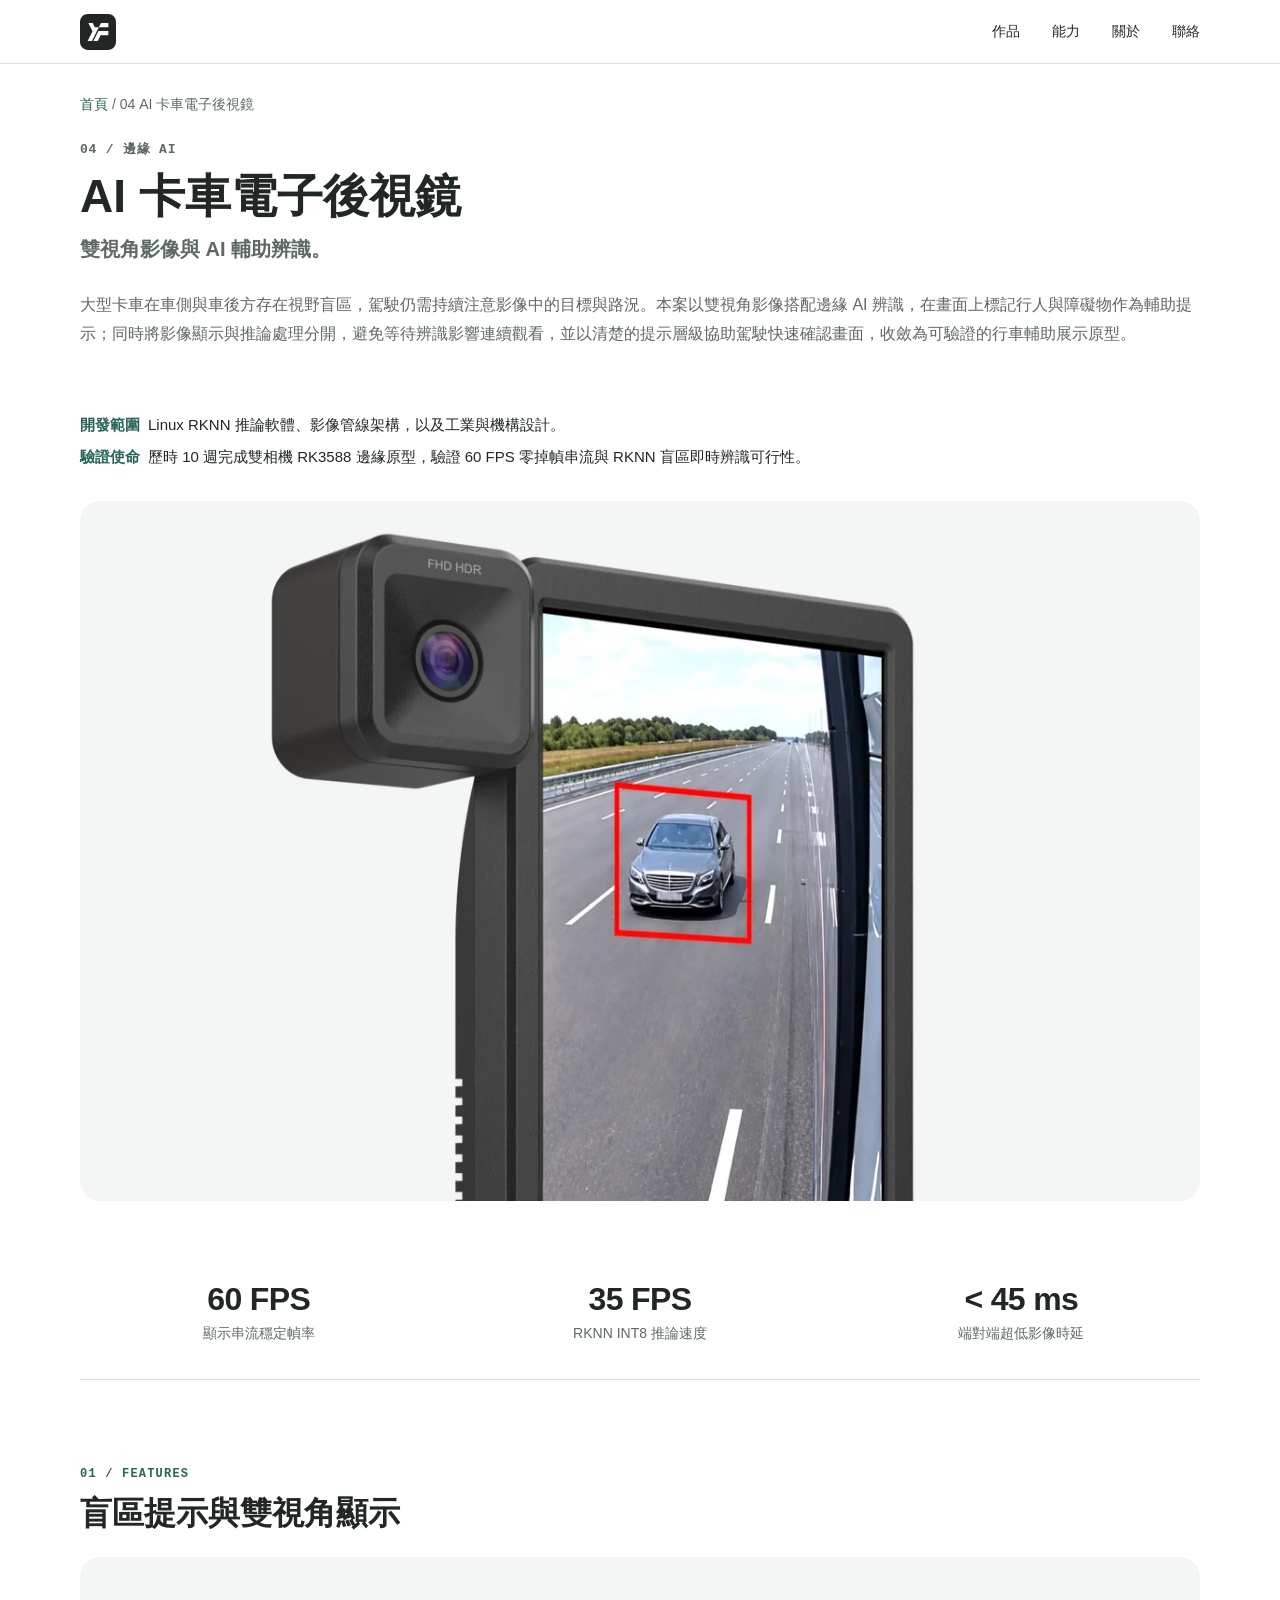
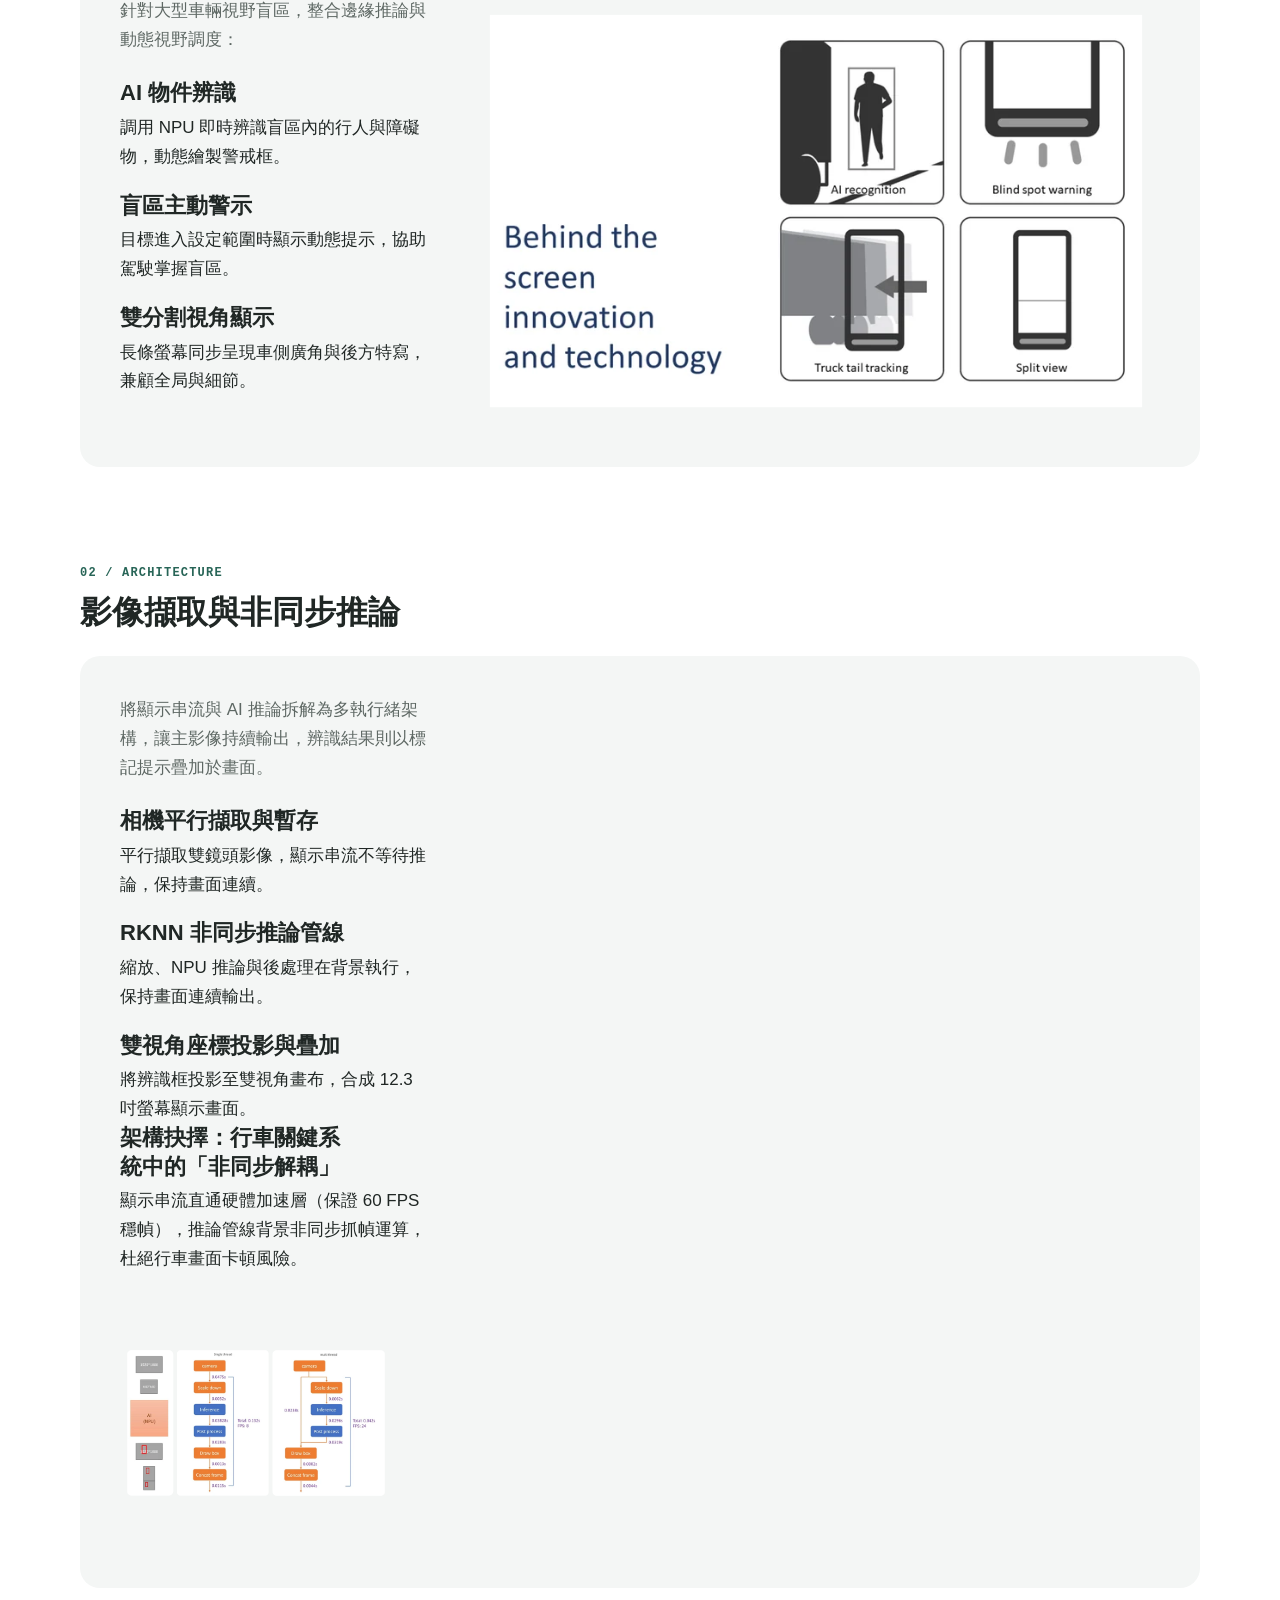
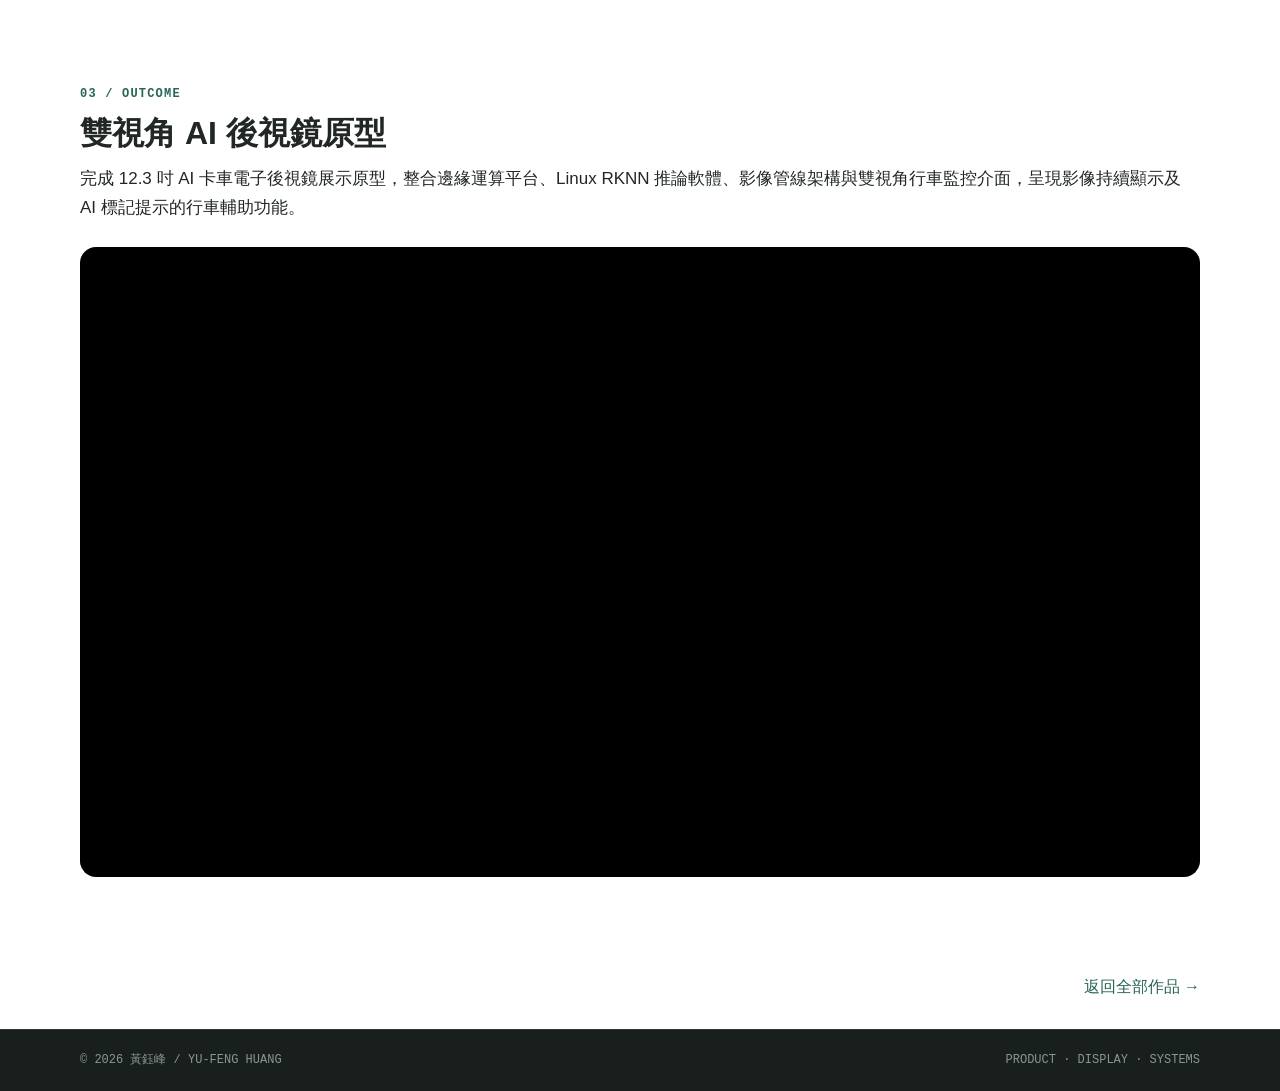
==== commit c5babd37: "refactor: harmonize PoC metrics and architecture choices with native minimalist Apple design languag" ====
--- a/work/ai-truck-emirror/index.html
+++ b/work/ai-truck-emirror/index.html
@@ -51,49 +51,9 @@
       <p class="detail-intro">
         大型卡車在車側與車後方存在視野盲區，駕駛仍需持續注意影像中的目標與路況。本案以雙視角影像搭配邊緣 AI 辨識，在畫面上標記行人與障礙物作為輔助提示；同時將影像顯示與推論處理分開，避免等待辨識影響連續觀看，並以清楚的提示層級協助駕駛快速確認畫面，收斂為可驗證的行車輔助展示原型。
       </p>
-      <div class="detail-role">
-        <strong>開發範圍</strong>Linux RKNN 推論軟體、影像管線架構，以及工業與機構設計。
-      </div>
-
-      <!-- Executive Brief & Hard Metrics -->
-      <div class="exec-brief">
-        <div class="exec-brief-title">PoC 驗證決策摘要</div>
-        <div class="exec-brief-grid">
-          <div class="brief-item">
-            <strong>🎯 驗證使命 (Goal)</strong>
-            <p>驗證大型車輛雙視角相機在邊緣運算平台下，「零掉幀連續影像輸出」與「RKNN 盲區即時 AI 物件辨識」並行的可行性。</p>
-          </div>
-          <div class="brief-item">
-            <strong>⏱️ 交付節奏 (Speed)</strong>
-            <p><strong>歷時 10 週</strong>完成全系統 PoC：從 RK3588 邊緣平台 Debian 11 環境構建、雙相機串流採集、NPU INT8 模型量化與多執行緒非同步推論管線開發。</p>
-          </div>
-          <div class="brief-item">
-            <strong>⚖️ 關鍵技術取捨 (Trade-offs)</strong>
-            <p>顯示串流與推論完全解耦：影像串流直通硬體加速層（保證 60 FPS 穩幀），推論管線背景非同步抓幀運算並以動態圖層疊加警戒框，杜絕行車畫面卡頓風險。</p>
-          </div>
-          <div class="brief-item">
-            <strong>🏁 驗證結論 (Outcome)</strong>
-            <p>成功打造 12.3 吋雙分割視野展示原型，完成行人與障礙物盲區主動告警驗證，為後續車規級（UN R46）產品化提供完整架構原型驗證數據。</p>
-          </div>
-        </div>
-
-        <div class="metrics-strip">
-          <div class="metric-card">
-            <span class="metric-val">60 FPS</span>
-            <span class="metric-label">顯示串流穩定幀率</span>
-            <p class="metric-desc">硬體加速無阻塞管線，保障行車視覺連續性。</p>
-          </div>
-          <div class="metric-card">
-            <span class="metric-val">35 FPS</span>
-            <span class="metric-label">RKNN INT8 推論速度</span>
-            <p class="metric-desc">調度 RK3588 3-Core NPU 算力完成即時辨識。</p>
-          </div>
-          <div class="metric-card">
-            <span class="metric-val">&lt; 45 ms</span>
-            <span class="metric-label">影像端對端超低延遲</span>
-            <p class="metric-desc">雙鏡頭影像擷取至 12.3 吋螢幕成像之極低時延。</p>
-          </div>
-        </div>
+      <div class="detail-meta-list">
+        <p><strong>開發範圍</strong>Linux RKNN 推論軟體、影像管線架構，以及工業與機構設計。</p>
+        <p><strong>驗證使命</strong>歷時 10 週完成雙相機 RK3588 邊緣原型，驗證 60 FPS 零掉幀串流與 RKNN 盲區即時辨識可行性。</p>
       </div>
     </section>
 
@@ -105,6 +65,22 @@
             loading="eager" srcset="../../assets/images/ai-truck-emirror-scale-480.webp 480w, ../../assets/images/ai-truck-emirror-scale-800.webp 800w, ../../assets/images/ai-truck-emirror-scale-1200.webp 1200w, ../../assets/images/ai-truck-emirror-scale.webp 1920w" sizes="(max-width: 767px) calc(100vw - 56px), 1040px" />
         </div>
       </figure>
+
+      <!-- Apple-style Pure Hardware Stats -->
+      <div class="detail-stats">
+        <div class="stat-col">
+          <span class="stat-value">60 FPS</span>
+          <span class="stat-label">顯示串流穩定幀率</span>
+        </div>
+        <div class="stat-col">
+          <span class="stat-value">35 FPS</span>
+          <span class="stat-label">RKNN INT8 推論速度</span>
+        </div>
+        <div class="stat-col">
+          <span class="stat-value">&lt; 45 ms</span>
+          <span class="stat-label">端對端超低影像時延</span>
+        </div>
+      </div>
     </div>
 
     <!-- 01 / FEATURES -->
@@ -182,12 +158,12 @@
                 <strong>雙視角座標投影與疊加</strong>
                 <p>將辨識框投影至雙視角畫布，合成 12.3 吋螢幕顯示畫面。</p>
               </div>
-            </div>
-          </div>
-
-          <div class="tradeoff-box">
-            <strong>架構抉擇：行車關鍵系統中的「非同步解耦」</strong>
-            <p>電子後視鏡屬於安全關鍵（Safety-Critical）子系統，任何一幀瞬態卡頓都可能引發駕駛誤判。若採同步處理（擷取 -> 等待 AI 算完 -> 顯示），推論的延遲抖動（Jitter）會直接摧毀顯示流暢度。解耦後，即便極端路況下 AI 推論負載上升，後視鏡畫面依然保持 60 FPS 穩幀刷新。</p>
+            <div class="feature-step-row">
+              <div class="step-info">
+                <strong>架構抉擇：行車關鍵系統中的「非同步解耦」</strong>
+                <p>顯示串流直通硬體加速層（保證 60 FPS 穩幀），推論管線背景非同步抓幀運算，杜絕行車畫面卡頓風險。</p>
+              </div>
+            </div>
           </div>
         </div>
 
--- a/style.css
+++ b/style.css
@@ -474,30 +474,6 @@
   margin-top: 0;
 }
 
-.project-status-note {
-  font-size: 13px;
-  font-family: var(--mono);
-  font-weight: 500;
-  color: var(--accent);
-  background: rgba(40, 101, 87, 0.08);
-  border: 1px solid rgba(40, 101, 87, 0.15);
-  padding: 6px 12px;
-  border-radius: 8px;
-  display: inline-flex;
-  align-items: center;
-  gap: 6px;
-  margin-top: auto;
-}
-
-.project-status-note::before {
-  content: "";
-  display: inline-block;
-  width: 6px;
-  height: 6px;
-  border-radius: 50%;
-  background: var(--accent);
-}
-
 /* ==========================================================================
    Home: H4 工作領域與對應案例
    ========================================================================== */
--- a/detail.css
+++ b/detail.css
@@ -348,146 +348,70 @@
 
 
 /* ==========================================================================
-   Executive Brief & Hard Metrics (PoC 架構師決策卡與工程指標)
-   ========================================================================== */
-
-.exec-brief {
-  margin: 32px 0 0 0;
-  background: var(--surface);
-  border: 1px solid var(--line);
-  border-radius: 18px;
-  padding: 28px 32px;
-}
-
-.exec-brief-title {
-  font-size: 13px;
-  font-family: var(--mono);
-  font-weight: 700;
-  letter-spacing: 0.08em;
+   PoC Meta & Hardware Stats (融入原生 Apple 極簡語彙)
+   ========================================================================== */
+
+.detail-meta-list {
+  display: flex;
+  flex-direction: column;
+  gap: 8px;
+  margin-top: 18px;
+  font-size: 15px;
+  line-height: 1.6;
+  color: var(--text-main);
+}
+
+.detail-meta-list p {
+  margin: 0;
+}
+
+.detail-meta-list strong {
   color: var(--accent);
-  text-transform: uppercase;
-  margin-bottom: 20px;
-  display: flex;
-  align-items: center;
-  gap: 8px;
-}
-
-.exec-brief-title::before {
-  content: "";
-  display: inline-block;
-  width: 8px;
-  height: 8px;
-  border-radius: 50%;
-  background: var(--accent);
-}
-
-.exec-brief-grid {
+  margin-right: 8px;
+}
+
+/* 舞台大圖下方的純淨規格指標條 (Apple Keynote 風格，無多餘框線卡片) */
+.detail-stats {
   display: grid;
-  grid-template-columns: repeat(2, 1fr);
-  gap: 20px 32px;
-}
-
-.brief-item {
+  grid-template-columns: repeat(3, 1fr);
+  gap: 24px;
+  padding: 32px 0 36px;
+  margin: 0 0 36px;
+  border-bottom: 1px solid var(--line);
+  text-align: center;
+}
+
+.stat-col {
   display: flex;
   flex-direction: column;
-  gap: 6px;
-}
-
-.brief-item strong {
-  font-size: 14px;
-  font-weight: 600;
-  color: var(--text-main);
-  display: inline-flex;
   align-items: center;
   gap: 6px;
 }
 
-.brief-item p {
-  font-size: 15px;
-  line-height: 1.65;
-  color: var(--text-sub);
-  margin: 0;
-}
-
-.metrics-strip {
-  display: grid;
-  grid-template-columns: repeat(3, 1fr);
-  gap: 20px;
-  margin-top: 24px;
-  padding-top: 24px;
-  border-top: 1px dashed var(--line);
-}
-
-.metric-card {
-  display: flex;
-  flex-direction: column;
-  gap: 4px;
-}
-
-.metric-card .metric-val {
-  font-family: var(--mono);
-  font-size: 26px;
+.stat-value {
+  font-size: 32px;
   font-weight: 700;
   color: var(--text-main);
+  letter-spacing: -0.02em;
   line-height: 1.15;
 }
 
-.metric-card .metric-label {
-  font-size: 13px;
-  font-weight: 600;
-  color: var(--accent);
-}
-
-.metric-card .metric-desc {
-  font-size: 13px;
+.stat-label {
+  font-size: 14px;
   color: var(--text-sub);
-  line-height: 1.45;
-  margin: 0;
-}
-
-.tradeoff-box {
-  margin: 24px 0 0;
-  padding: 16px 20px;
-  background: rgba(40, 101, 87, 0.05);
-  border-left: 3px solid var(--accent);
-  border-radius: 0 10px 10px 0;
-}
-
-.tradeoff-box strong {
-  font-size: 14px;
-  font-weight: 600;
-  color: var(--accent);
-  display: block;
-  margin-bottom: 6px;
-}
-
-.tradeoff-box p {
-  font-size: 14px;
-  line-height: 1.6;
-  color: var(--text-sub);
-  margin: 0;
+  line-height: 1.4;
 }
 
 @media (max-width: 767px) {
-  .exec-brief {
-    padding: 20px 18px;
-    border-radius: 14px;
-    margin-top: 24px;
-  }
-
-  .exec-brief-grid {
+  .detail-stats {
     grid-template-columns: 1fr;
-    gap: 16px;
-  }
-
-  .metrics-strip {
-    grid-template-columns: 1fr;
-    gap: 16px;
-    padding-top: 18px;
-    margin-top: 18px;
-  }
-
-  .metric-card .metric-val {
-    font-size: 22px;
-  }
-}
+    gap: 20px;
+    padding: 24px 0 28px;
+    margin-bottom: 24px;
+  }
+
+  .stat-value {
+    font-size: 28px;
+  }
+}
+
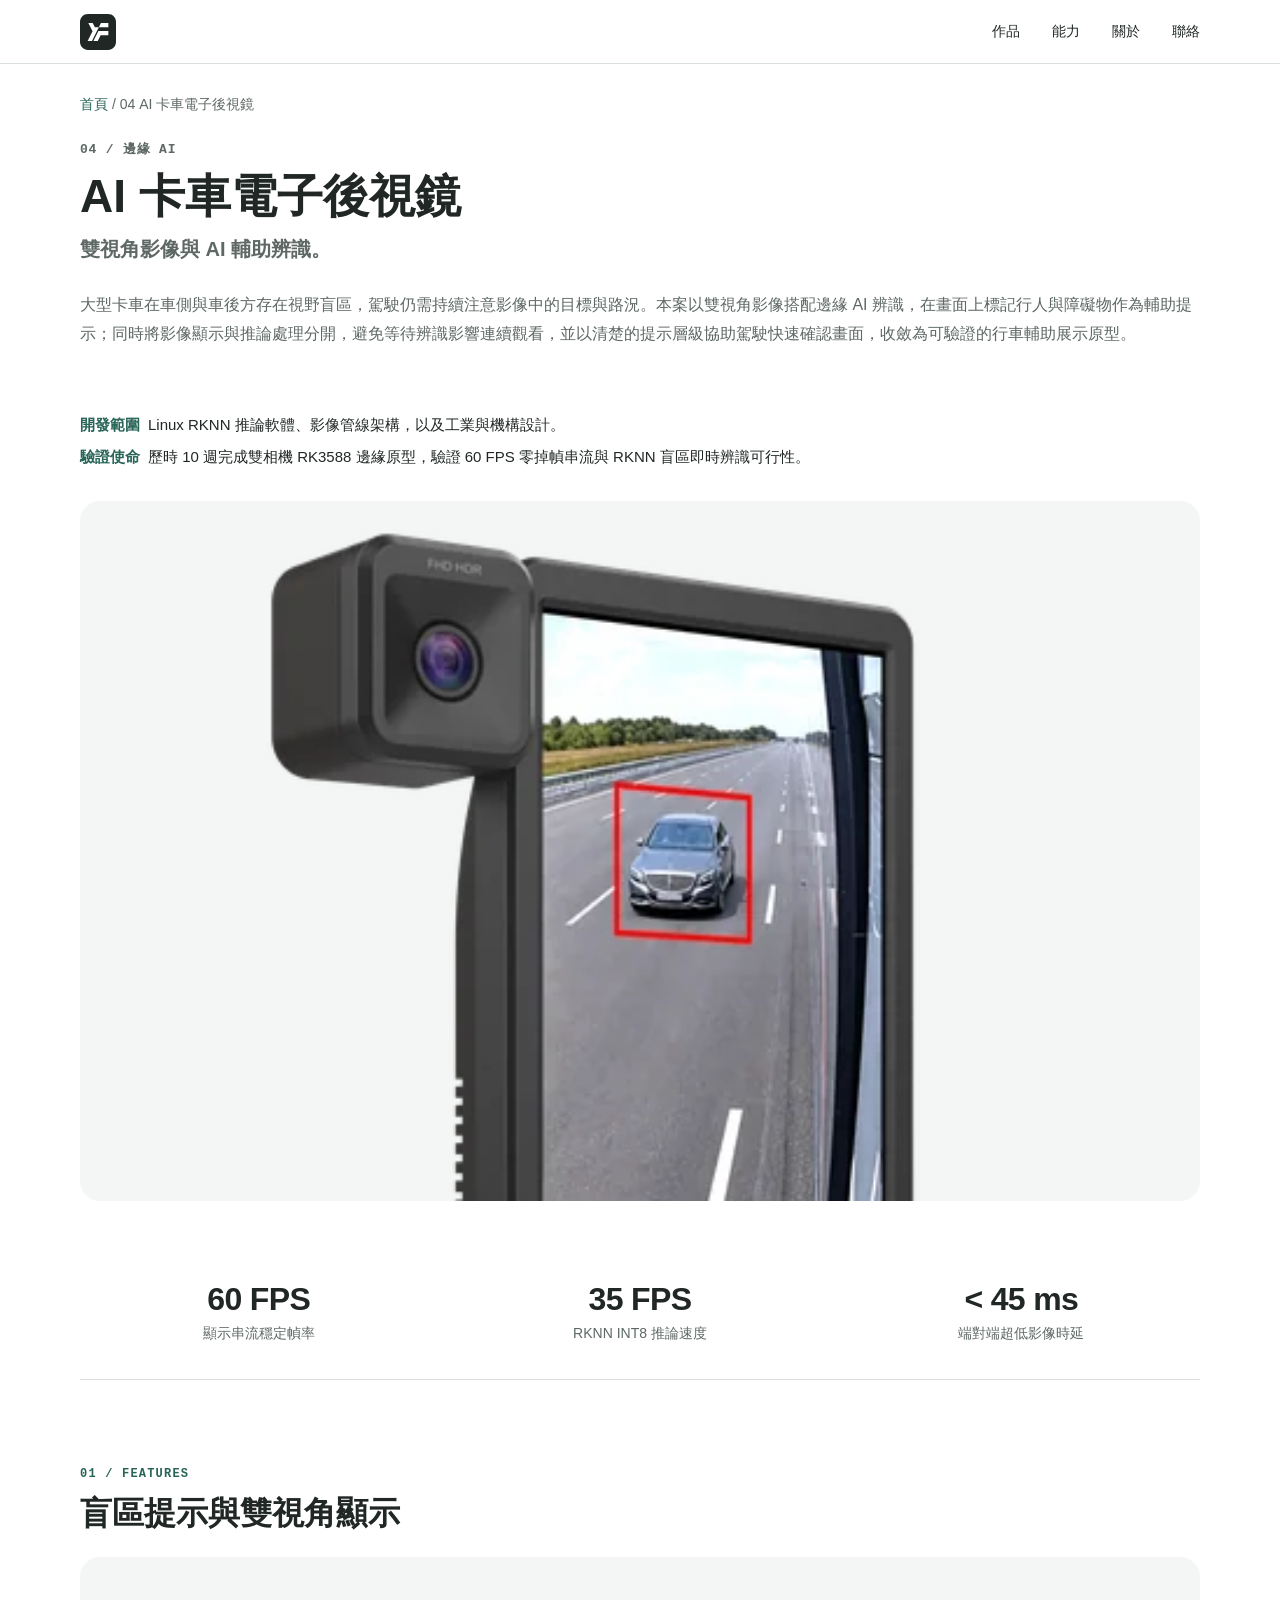
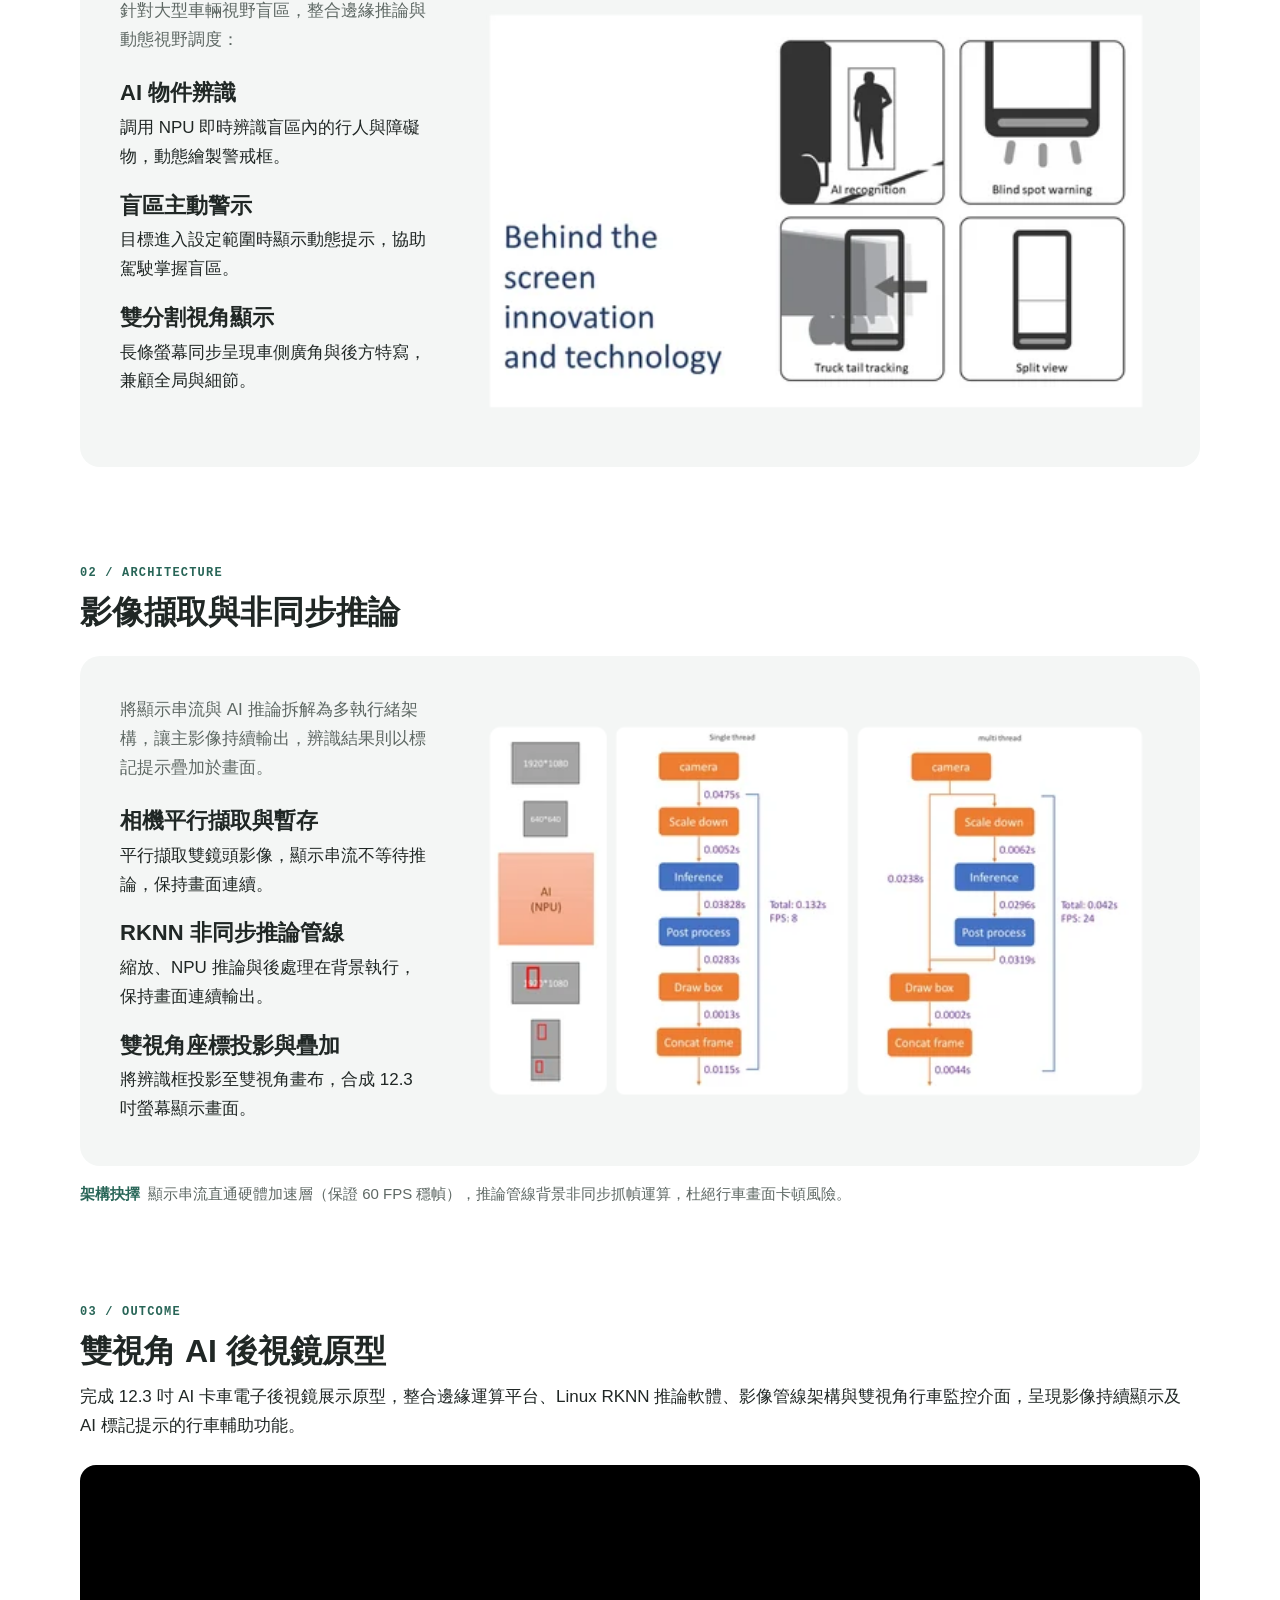
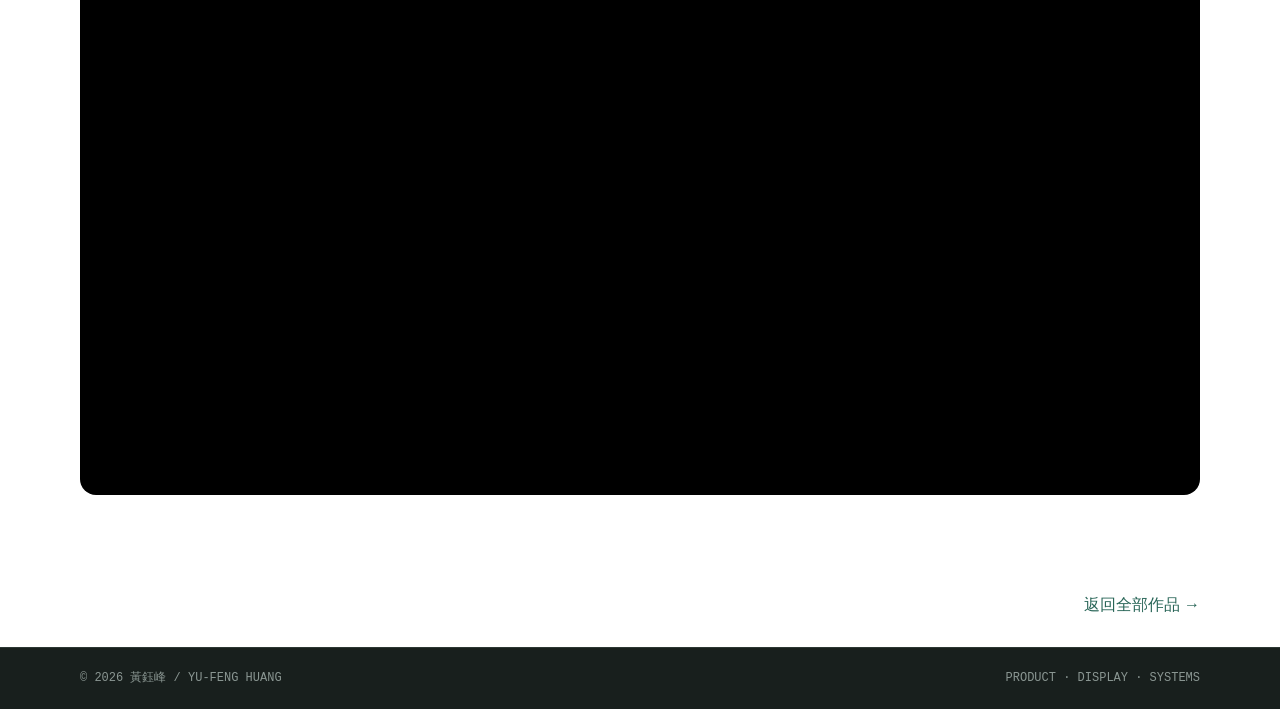
==== commit 71ba68f6: "fix: restore feature box height balance by moving tradeoff notes outside, fix broken grid tag in ai-" ====
--- a/work/ai-truck-emirror/index.html
+++ b/work/ai-truck-emirror/index.html
@@ -158,11 +158,6 @@
                 <strong>雙視角座標投影與疊加</strong>
                 <p>將辨識框投影至雙視角畫布，合成 12.3 吋螢幕顯示畫面。</p>
               </div>
-            <div class="feature-step-row">
-              <div class="step-info">
-                <strong>架構抉擇：行車關鍵系統中的「非同步解耦」</strong>
-                <p>顯示串流直通硬體加速層（保證 60 FPS 穩幀），推論管線背景非同步抓幀運算，杜絕行車畫面卡頓風險。</p>
-              </div>
             </div>
           </div>
         </div>
@@ -173,6 +168,10 @@
           </div>
         </div>
       </div>
+
+      <p class="feature-tradeoff">
+        <strong>架構抉擇</strong>顯示串流直通硬體加速層（保證 60 FPS 穩幀），推論管線背景非同步抓幀運算，杜絕行車畫面卡頓風險。
+      </p>
     </section>
 
     <!-- 03 / OUTCOME -->
--- a/detail.css
+++ b/detail.css
@@ -415,3 +415,17 @@
   }
 }
 
+/* 架構抉擇外置備註：置於 .apple-feature-box 下方，維持雙欄圖文高度平衡 */
+.feature-tradeoff {
+  margin: 16px 0 0;
+  font-size: 15px;
+  line-height: 1.6;
+  color: var(--text-sub);
+}
+
+.feature-tradeoff strong {
+  color: var(--accent);
+  margin-right: 8px;
+}
+
+
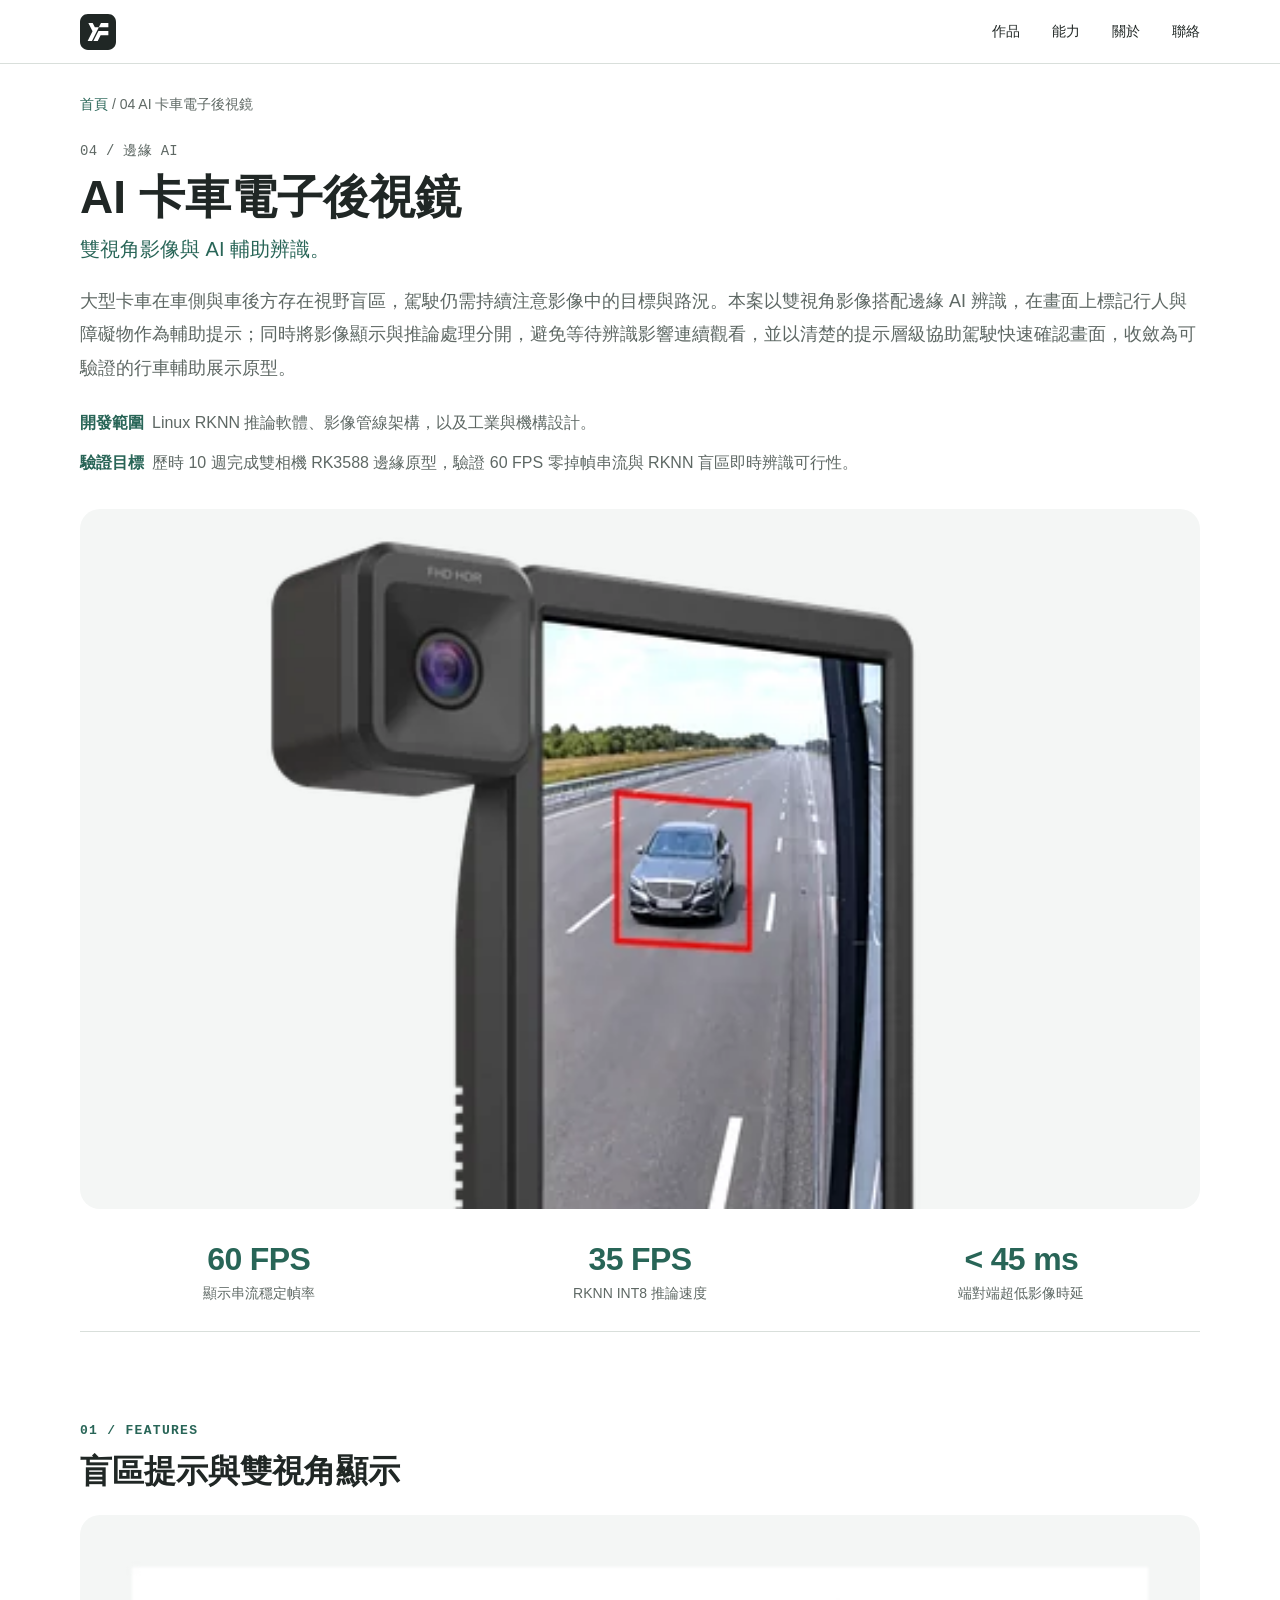
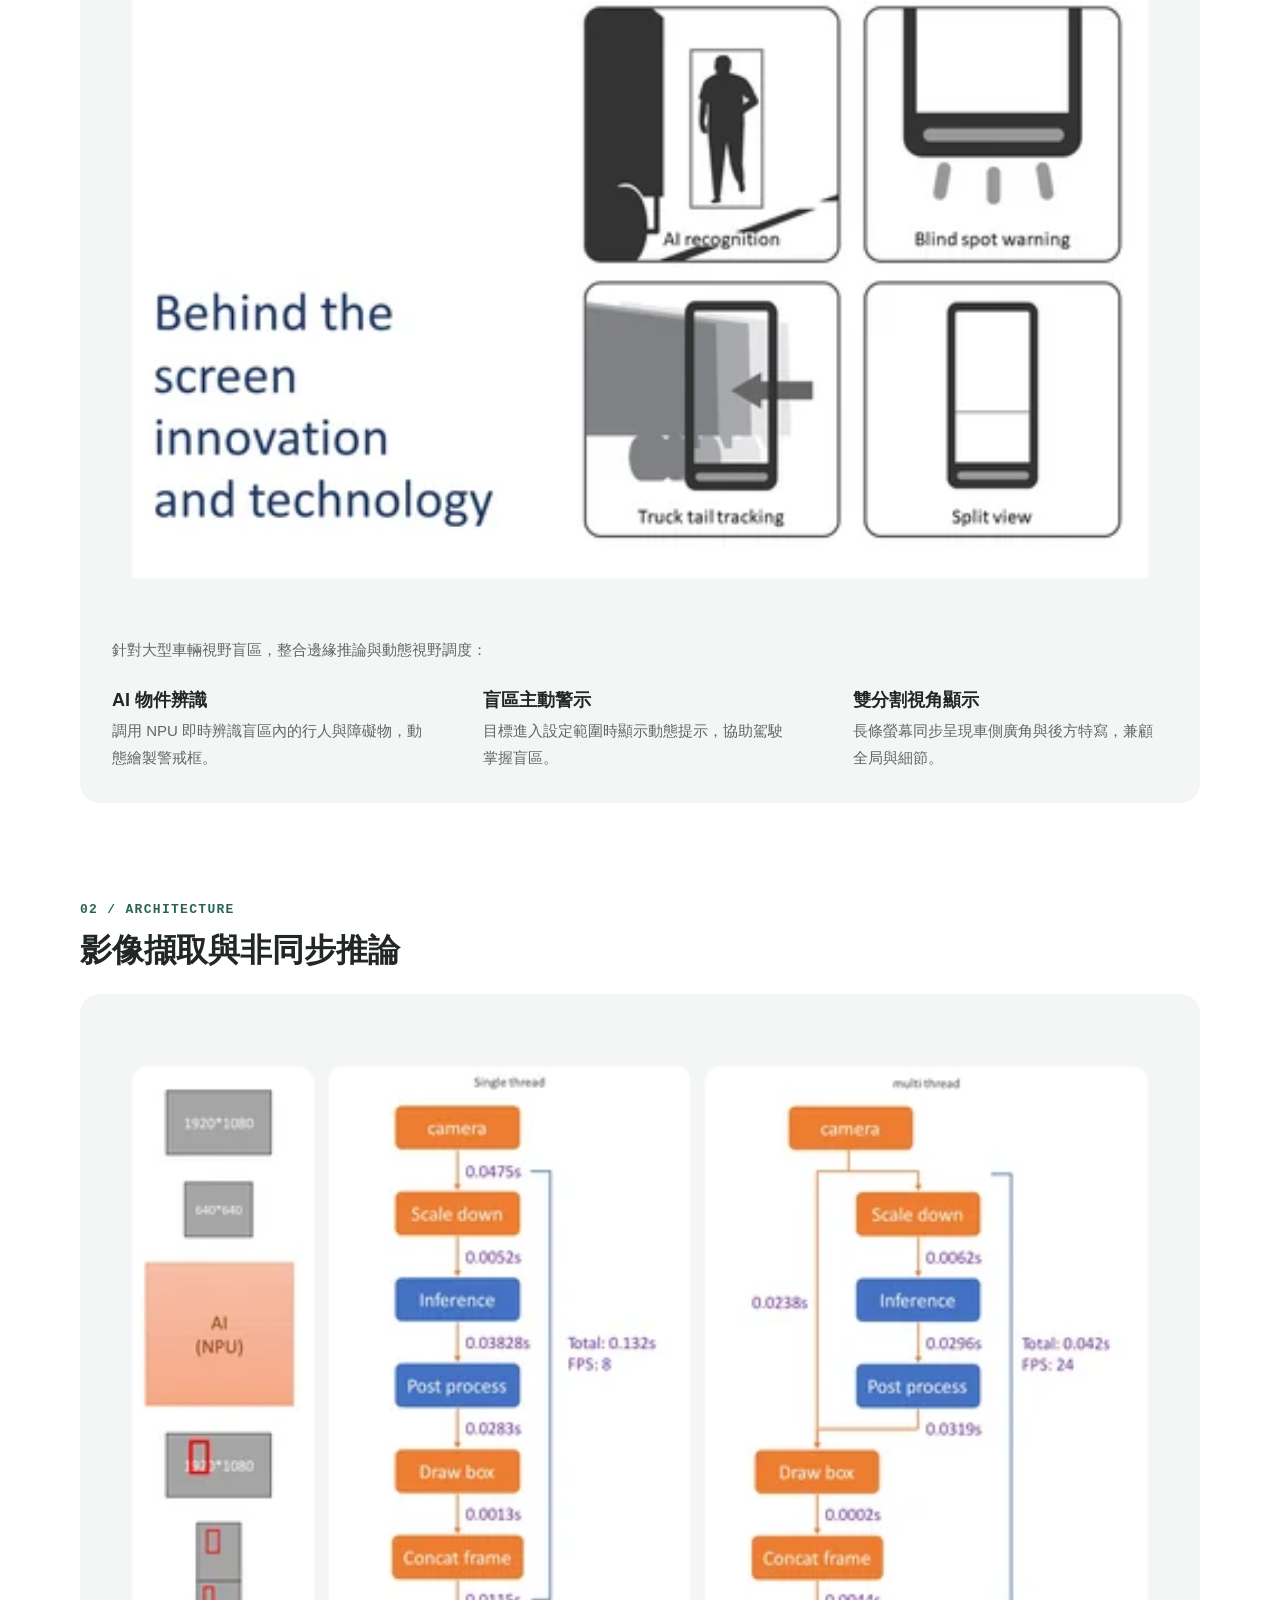
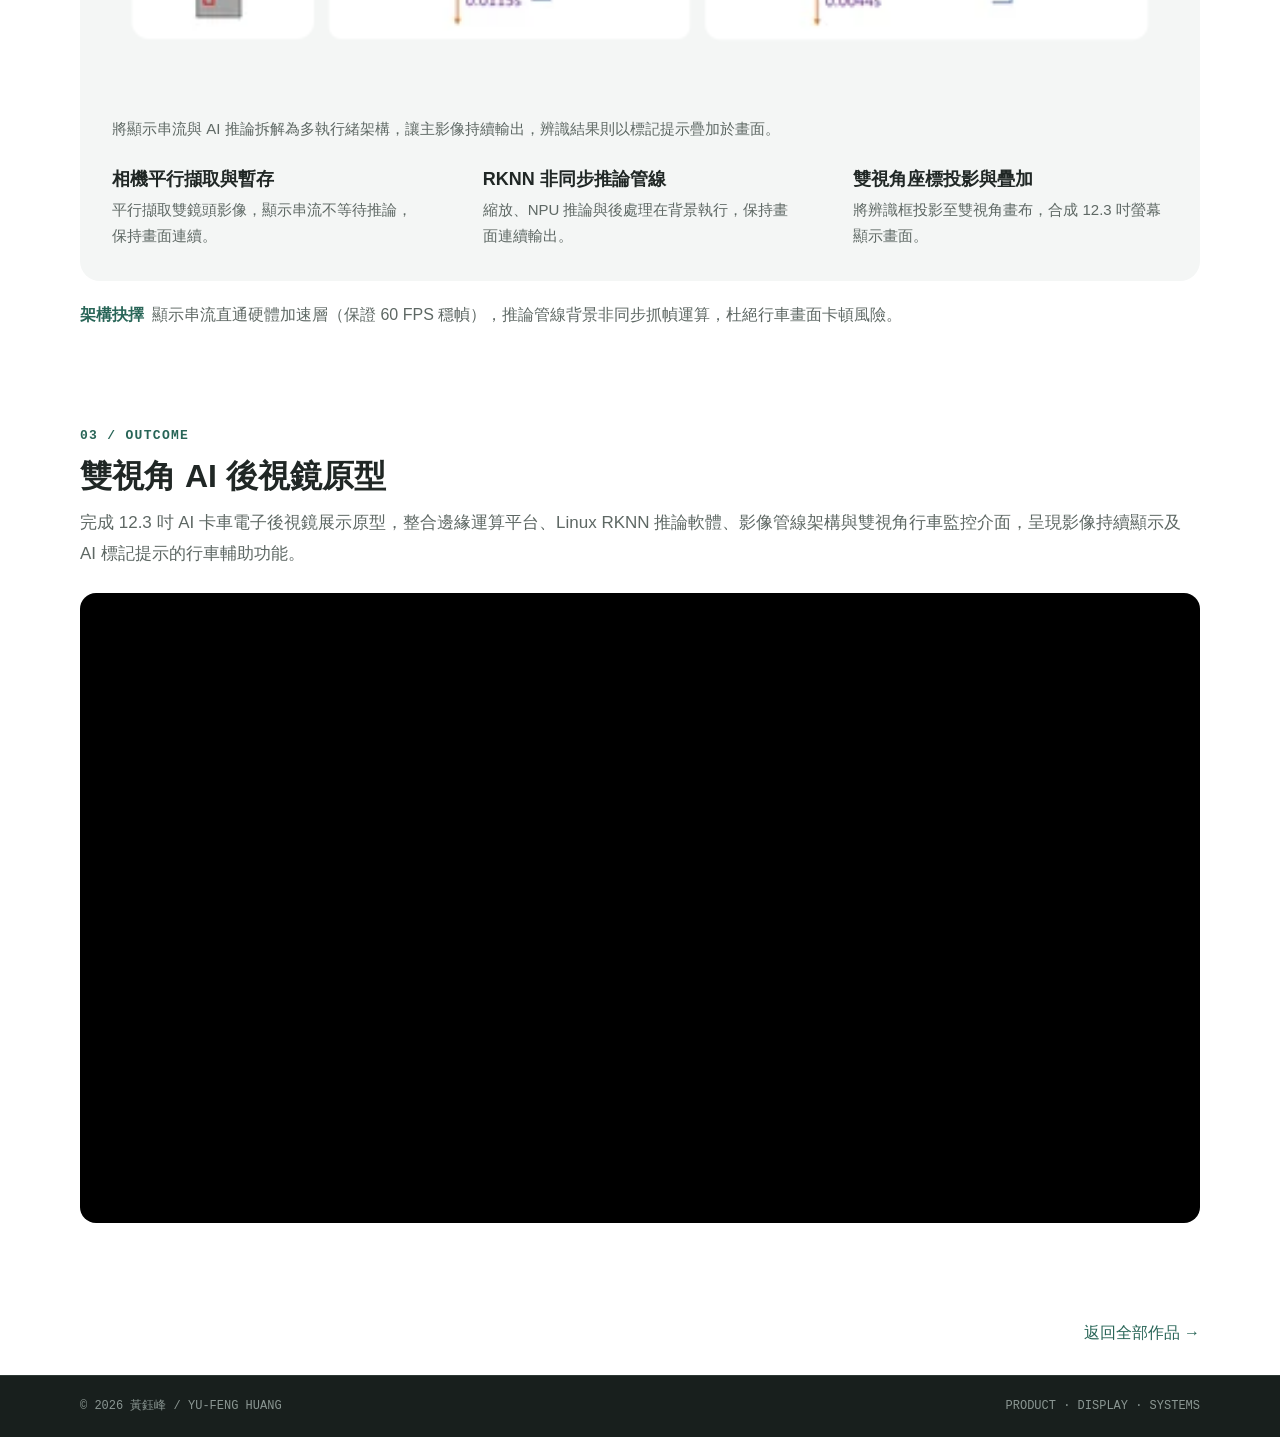
==== commit ddebec94: "refactor: design review pass on home and detail pages Layout - Loosen section spacing; render in-pro" ====
--- a/work/ai-truck-emirror/index.html
+++ b/work/ai-truck-emirror/index.html
@@ -53,7 +53,7 @@
       </p>
       <div class="detail-meta-list">
         <p><strong>開發範圍</strong>Linux RKNN 推論軟體、影像管線架構，以及工業與機構設計。</p>
-        <p><strong>驗證使命</strong>歷時 10 週完成雙相機 RK3588 邊緣原型，驗證 60 FPS 零掉幀串流與 RKNN 盲區即時辨識可行性。</p>
+        <p><strong>驗證目標</strong>歷時 10 週完成雙相機 RK3588 邊緣原型，驗證 60 FPS 零掉幀串流與 RKNN 盲區即時辨識可行性。</p>
       </div>
     </section>
 
@@ -62,7 +62,7 @@
       <figure class="detail-stage-figure">
         <div class="detail-stage detail-stage-epaper">
           <img src="../../assets/images/ai-truck-emirror-scale.webp" alt="12.3 吋 AI 卡車電子後視鏡相機與雙視角顯示外觀"
-            loading="eager" srcset="../../assets/images/ai-truck-emirror-scale-480.webp 480w, ../../assets/images/ai-truck-emirror-scale-800.webp 800w, ../../assets/images/ai-truck-emirror-scale-1200.webp 1200w, ../../assets/images/ai-truck-emirror-scale.webp 1920w" sizes="(max-width: 767px) calc(100vw - 56px), 1040px" />
+            loading="eager" srcset="../../assets/images/ai-truck-emirror-scale-480.webp 480w, ../../assets/images/ai-truck-emirror-scale-800.webp 800w, ../../assets/images/ai-truck-emirror-scale-1200.webp 1200w, ../../assets/images/ai-truck-emirror-scale.webp 1920w" sizes="(max-width: 767px) calc(100vw - 40px), (max-width: 1216px) calc(100vw - 64px), 1120px" />
         </div>
       </figure>
 
@@ -121,7 +121,7 @@
         <div class="apple-feature-visual">
           <div class="visual-stage">
             <img src="../../assets/images/ai-truck-emirror-features.webp" alt="AI 卡車電子後視鏡設計特色：AI 物件辨識、盲區警示與雙分割視角"
-            loading="lazy" srcset="../../assets/images/ai-truck-emirror-features-480.webp 480w, ../../assets/images/ai-truck-emirror-features-800.webp 800w, ../../assets/images/ai-truck-emirror-features-1200.webp 1200w, ../../assets/images/ai-truck-emirror-features.webp 1920w" sizes="(max-width: 767px) calc(100vw - 56px), 800px" />
+            loading="lazy" srcset="../../assets/images/ai-truck-emirror-features-480.webp 480w, ../../assets/images/ai-truck-emirror-features-800.webp 800w, ../../assets/images/ai-truck-emirror-features-1200.webp 1200w, ../../assets/images/ai-truck-emirror-features.webp 1920w" sizes="(max-width: 767px) calc(100vw - 40px), (max-width: 1216px) calc(100vw - 64px), 1120px" />
           </div>
         </div>
       </div>
@@ -164,7 +164,7 @@
 
         <div class="apple-feature-visual">
           <div class="visual-stage">
-            <img src="../../assets/images/ai-truck-emirror-pipeline.webp" alt="多執行緒擷取與 RKNN 推論管線架構圖" loading="lazy" srcset="../../assets/images/ai-truck-emirror-pipeline-480.webp 480w, ../../assets/images/ai-truck-emirror-pipeline-800.webp 800w, ../../assets/images/ai-truck-emirror-pipeline-1200.webp 1200w, ../../assets/images/ai-truck-emirror-pipeline.webp 1920w" sizes="(max-width: 767px) calc(100vw - 56px), 800px" />
+            <img src="../../assets/images/ai-truck-emirror-pipeline.webp" alt="多執行緒擷取與 RKNN 推論管線架構圖" loading="lazy" srcset="../../assets/images/ai-truck-emirror-pipeline-480.webp 480w, ../../assets/images/ai-truck-emirror-pipeline-800.webp 800w, ../../assets/images/ai-truck-emirror-pipeline-1200.webp 1200w, ../../assets/images/ai-truck-emirror-pipeline.webp 1920w" sizes="(max-width: 767px) calc(100vw - 40px), (max-width: 1216px) calc(100vw - 64px), 1120px" />
           </div>
         </div>
       </div>
--- a/style.css
+++ b/style.css
@@ -8,6 +8,7 @@
   --bg: #ffffff;
   --surface: #f4f6f5;
   --text-main: #202725;
+  --text-body: #303a35;
   --text-sub: #5e6864;
   --line: #d9dfdb;
   --accent: #286557;
@@ -16,7 +17,7 @@
 
   /* Sizing & Layout */
   --page-max: 1120px;
-  --text-max: 720px;
+  --text-max: 740px;
   --stage-max: 1040px;
 
   /* Typography Stacks (No serif) */
@@ -295,6 +296,14 @@
   margin: 0 auto;
 }
 
+.hero-actions {
+  display: flex;
+  justify-content: center;
+  align-items: center;
+  gap: 16px;
+  margin-top: 28px;
+}
+
 /* ==========================================================================
    Home: H2 代表作品與 01 電子紙主展示（圓角舞台設計）
    ========================================================================== */
@@ -394,12 +403,13 @@
 .featured-role {
   font-size: 15px;
   line-height: 1.6;
-  color: var(--text-main);
+  color: var(--text-sub);
   margin-bottom: 16px;
 }
 
 .featured-role strong {
-  color: var(--accent);
+  color: var(--text-main);
+  font-weight: 600;
   margin-right: 8px;
 }
 
@@ -461,17 +471,18 @@
 .project-card .card-role {
   font-size: 15px;
   line-height: 1.6;
-  color: var(--text-main);
+  color: var(--text-sub);
   margin-bottom: 16px;
 }
 
 .project-card .card-role strong {
-  color: var(--accent);
+  color: var(--text-main);
+  font-weight: 600;
   margin-right: 6px;
 }
 
 .project-card .arrow-link {
-  margin-top: 0;
+  margin-top: auto;
 }
 
 /* ==========================================================================
@@ -484,7 +495,7 @@
 }
 
 .cap-table {
-  margin-top: 32px;
+  margin-top: 0;
   border-top: 1px solid var(--line);
 }
 
@@ -525,19 +536,21 @@
 }
 
 /* ==========================================================================
-   Home: H5 關於與榮譽
+   Home: H5 關於、核心能力與榮譽（雙欄精緻對齊架構）
    ========================================================================== */
 
 .about-section {
   background: var(--surface);
-  padding: 72px 0;
+  padding: 80px 0;
 }
 
 .about-grid {
   display: grid;
   grid-template-columns: 190px 1fr;
-  gap: 32px;
+  gap: 36px;
   align-items: flex-start;
+  padding-bottom: 32px;
+  border-bottom: 1px solid var(--line);
 }
 
 .about-photo {
@@ -549,7 +562,7 @@
 .about-photo img {
   width: 100%;
   height: 100%;
-  border-radius: 12px;
+  border-radius: 14px;
   aspect-ratio: 3 / 4;
   object-fit: cover;
   display: block;
@@ -561,92 +574,215 @@
 
 .about-name {
   font-size: 14px;
+  font-weight: 500;
+  font-family: var(--sans);
+  letter-spacing: 0.04em;
+  color: var(--text-sub);
+  display: inline-block;
+}
+
+.about-content h2 {
+  font-size: 32px;
+  font-weight: 700;
+  line-height: 1.3;
+  color: var(--text-main);
+  margin-bottom: 0;
+  display: flex;
+  flex-wrap: wrap;
+  align-items: baseline;
+  gap: 8px 16px;
+}
+
+.about-content .about-position {
+  margin: 8px 0 0;
+  font-size: 18px;
+  font-weight: 500;
+  line-height: 1.6;
+  color: var(--accent);
+}
+
+.about-summary {
+  display: grid;
+  gap: 14px;
+  margin: 24px 0 20px;
+  font-size: 16px;
+  line-height: 1.8;
+  color: var(--text-sub);
+}
+
+.about-summary > div {
+  display: grid;
+  grid-template-columns: 48px minmax(0, 1fr);
+  gap: 16px;
+  align-items: baseline;
+}
+
+.about-summary dt {
+  font-size: 15px;
+  font-weight: 600;
+  color: var(--accent);
+}
+
+.about-summary dd {
+  font-weight: 400;
+  overflow-wrap: break-word;
+}
+
+.about-content p {
+  font-size: 16px;
+  line-height: 1.8;
+  color: var(--text-sub);
+  margin-bottom: 16px;
+}
+
+.about-background {
+  font-size: 14px;
+  color: var(--text-sub);
+  margin-bottom: 0;
+}
+
+/* 雙欄並列：左側能力、右側榮譽 */
+.about-details-columns {
+  display: grid;
+  grid-template-columns: minmax(0, 1fr) minmax(0, 1fr);
+  gap: 48px;
+  padding-top: 32px;
+}
+
+.about-column {
+  display: flex;
+  flex-direction: column;
+}
+
+.about-col-title {
+  font-size: 24px;
+  font-weight: 700;
+  color: var(--text-main);
+  margin-bottom: 24px;
+  letter-spacing: -0.01em;
+}
+
+/* Core capabilities use the same open list treatment as the awards. */
+.about-cap-list {
+  display: flex;
+  flex-direction: column;
+  gap: 0;
+}
+
+.about-cap-card {
+  display: flex;
+  flex-direction: column;
+  padding: 18px 0;
+  background: transparent;
+  border-radius: 0;
+  border: 0;
+  border-bottom: 1px solid var(--line);
+  text-decoration: none;
+  transition: border-color 0.2s ease;
+}
+
+.about-cap-card:first-child {
+  padding-top: 0;
+}
+
+.about-cap-card:hover {
+  border-color: var(--accent);
+}
+
+.about-cap-card:hover .card-title {
+  color: var(--accent);
+}
+
+.about-cap-card .card-head {
+  display: flex;
+  justify-content: flex-start;
+  align-items: baseline;
+  gap: 10px;
+  line-height: 1.6;
+  margin-bottom: 6px;
+}
+
+.about-cap-card .card-title {
+  font-size: 17px;
+  font-weight: 600;
+  color: var(--text-main);
+}
+
+.about-cap-card .card-arrow {
+  font-size: 16px;
+  font-weight: 600;
+  color: var(--accent);
+  transition: transform 0.15s ease;
+}
+
+.about-cap-card:hover .card-arrow {
+  transform: translateX(4px);
+}
+
+.about-cap-card .card-desc {
+  font-size: 14px;
+  line-height: 1.6;
+  color: var(--text-sub);
+  margin: 0 0 8px;
+}
+
+.about-cap-card .card-example {
+  font-size: 13px;
+  font-family: var(--mono);
+  color: var(--accent);
+  font-weight: 500;
+}
+
+/* 榮譽獎項：極簡清爽清單 */
+.about-awards-list {
+  list-style: none;
+  display: flex;
+  flex-direction: column;
+  gap: 0;
+  margin: 0;
+  padding: 0;
+}
+
+.about-awards-list li {
+  display: flex;
+  align-items: baseline;
+  gap: 20px;
+  padding: 18px 0;
+  border-bottom: 1px solid var(--line);
+}
+
+.about-awards-list li:first-child {
+  padding-top: 0;
+}
+
+.about-awards-list .award-year {
+  font-size: 15px;
   font-weight: 600;
   font-family: var(--mono);
-  letter-spacing: 0.06em;
   color: var(--accent);
-  display: block;
-  margin-bottom: 8px;
-}
-
-.about-content h2 {
-  font-size: 30px;
-  font-weight: 700;
-  line-height: 1.3;
-  color: var(--text-main);
-  margin-bottom: 0;
-}
-
-.about-content p {
-  font-size: 16px;
-  line-height: 1.75;
-  color: var(--text-sub);
-  margin-bottom: 16px;
-}
-
-.about-background {
-  font-size: 14px;
-  color: var(--text-sub);
-  margin-bottom: 0;
-}
-
-.more-caption {
-  font-size: 13px;
-  font-weight: 500;
-  color: var(--accent);
-  margin-top: -6px;
-  margin-bottom: 8px;
-}
-
-.awards-block {
-  margin-top: 56px;
-  border-top: 1px solid var(--line);
-  padding-top: 40px;
-}
-
-.awards-block h3 {
-  font-size: 26px;
-  font-weight: 700;
-  color: var(--text-main);
-  margin-bottom: 20px;
-}
-
-.awards-grid {
-  display: grid;
-  grid-template-columns: repeat(2, 1fr);
-  gap: 16px 40px;
-  list-style: none;
-}
-
-.awards-grid li {
-  display: flex;
-  align-items: baseline;
-  gap: 18px;
-  padding: 14px 0;
-  border-bottom: 1px solid var(--line);
-}
-
-.award-year {
-  font-size: 14px;
-  font-weight: 600;
-  font-family: var(--mono);
-  color: var(--text-sub);
   width: 48px;
   flex-shrink: 0;
 }
 
-.award-details b {
-  display: block;
-  font-size: 15px;
+.about-awards-list .award-info {
+  display: flex;
+  flex-direction: column;
+  gap: 4px;
+  min-width: 0;
+  overflow-wrap: break-word;
+}
+
+.about-awards-list .award-info strong {
+  font-size: 18px;
   font-weight: 600;
   color: var(--text-main);
-}
-
-.award-details small {
-  display: block;
-  font-size: 13px;
-  color: var(--text-sub);
-  margin-top: 2px;
+  line-height: 1.6;
+}
+
+.about-awards-list .award-info small {
+  font-size: 14px;
+  color: var(--text-sub);
+  line-height: 1.6;
 }
 
 /* ==========================================================================
@@ -1690,9 +1826,15 @@
     font-size: 16px;
   }
 
-  .awards-grid {
+  .about-details-columns {
     grid-template-columns: 1fr;
-    gap: 12px;
+    gap: 40px;
+    padding-top: 32px;
+  }
+
+  .about-col-title {
+    font-size: 20px;
+    margin-bottom: 16px;
   }
 
   /* Additional & In Progress */
@@ -1882,3 +2024,386 @@
   width: 100%;
   text-wrap: wrap;
 }
+
+/* Dark headings, regular gray descriptions, and accent-colored scope labels. */
+.hero-intro,
+.featured-desc,
+.project-card .card-desc,
+.about-content p,
+.more-card p {
+  font-size: 16px;
+  line-height: 1.8;
+  font-weight: 400;
+  color: var(--text-sub);
+}
+
+.hero-intro {
+  font-size: 18px;
+}
+
+.featured-role,
+.project-card .card-role {
+  font-size: 15px;
+  line-height: 1.75;
+  color: var(--text-sub);
+}
+
+.featured-role strong,
+.project-card .card-role strong {
+  font-weight: 700;
+  color: var(--accent);
+}
+
+.project-tag {
+  font-size: 14px;
+  line-height: 1.6;
+  letter-spacing: 0.02em;
+  font-weight: 500;
+  color: var(--text-sub);
+}
+
+.project-card h3 {
+  font-size: 26px;
+  line-height: 1.4;
+  margin-bottom: 12px;
+}
+
+.featured-desc,
+.featured-role,
+.about-content > p {
+  max-width: none;
+}
+
+.about-content .about-background {
+  margin-bottom: 0;
+  font-size: 14px;
+  color: var(--text-sub);
+}
+
+.about-cap-card .card-desc,
+.about-awards-list .award-info small {
+  font-size: 16px;
+  line-height: 1.6;
+  font-weight: 400;
+  color: var(--text-sub);
+}
+
+.about-cap-card .card-title,
+.about-awards-list .award-info strong {
+  font-size: 18px;
+  font-weight: 600;
+  line-height: 1.6;
+  color: var(--text-main);
+}
+
+.about-cap-card .card-example {
+  font-family: var(--sans);
+  font-size: 14px;
+  line-height: 1.6;
+}
+
+/* Shared tracks align independent lists even when award descriptions wrap. */
+@supports (grid-template-rows: subgrid) {
+  @media (min-width: 901px) {
+    .about-details-columns {
+      grid-template-rows: auto repeat(4, auto);
+      row-gap: 0;
+    }
+
+    .about-column {
+      display: grid;
+      grid-row: span 5;
+      grid-template-rows: subgrid;
+      min-width: 0;
+    }
+
+    .about-cap-list,
+    .about-awards-list {
+      display: grid;
+      grid-row: 2 / span 4;
+      grid-template-rows: subgrid;
+    }
+
+    .about-cap-card,
+    .about-awards-list li {
+      padding: 18px 0;
+    }
+
+    .about-cap-card:first-child,
+    .about-awards-list li:first-child {
+      padding-top: 0;
+    }
+  }
+}
+
+.section-title {
+  margin-bottom: 24px;
+}
+
+@media (max-width: 900px) {
+  .project-grid,
+  .about-details-columns,
+  .more-grid {
+    grid-template-columns: 1fr;
+  }
+}
+
+@media (max-width: 767px) {
+  .page,
+  footer .footer-inner {
+    width: calc(100% - 40px);
+  }
+
+  .featured-desc,
+  .project-card .card-desc,
+  .about-content p,
+  .more-card p {
+    font-size: 16px;
+  }
+
+  .hero-intro {
+    font-size: 17px;
+  }
+
+  .project-card h3 {
+    font-size: 23px;
+  }
+
+  .section-title {
+    margin-bottom: 20px;
+  }
+}
+
+/* ==========================================================================
+   Layout refinement: spacing, card media ratios, section rhythm
+   ========================================================================== */
+
+/* 1. Looser section rhythm */
+.section {
+  padding: 80px 0;
+}
+
+#projects.section {
+  padding-top: 72px;
+}
+
+.project-grid {
+  gap: 32px;
+}
+
+.about-section {
+  padding: 96px 0;
+}
+
+.more-section {
+  padding: 96px 0;
+}
+
+.contact-section {
+  padding: 88px 0;
+}
+
+/* In-progress projects: open layout so they read as work in flight */
+#in-progress.section {
+  border-top: 1px solid var(--line);
+  margin-top: 24px;
+  padding-top: 72px;
+}
+
+#in-progress .project-card {
+  background: transparent;
+  padding: 0;
+  border-radius: 0;
+}
+
+#in-progress .project-card .card-media {
+  background: var(--surface);
+  border-radius: 16px;
+}
+
+/* 2. Consistent media ratios; images are always shown whole (no cropping) */
+.featured-media {
+  height: auto;
+  aspect-ratio: 16 / 9;
+}
+
+.featured-media img {
+  width: 100%;
+  height: 100%;
+  max-width: none;
+  max-height: none;
+  object-fit: contain;
+}
+
+.project-card .card-media {
+  height: auto;
+  aspect-ratio: 16 / 10;
+}
+
+.project-card .card-media img {
+  width: 100%;
+  height: 100%;
+  max-width: none;
+  max-height: none;
+  object-fit: contain;
+}
+
+/* 5. About: back to white, separated by hairlines */
+.about-section {
+  background: var(--bg);
+  border-top: 1px solid var(--line);
+  border-bottom: 1px solid var(--line);
+}
+
+.about-details-columns {
+  padding-top: 48px;
+  column-gap: 64px;
+}
+
+@media (max-width: 767px) {
+  .section {
+    padding: 56px 0;
+  }
+
+  #projects.section,
+  #in-progress.section {
+    padding-top: 48px;
+  }
+
+  .about-section,
+  .more-section {
+    padding: 56px 0;
+  }
+
+  .contact-section {
+    padding: 56px 0;
+  }
+
+  .featured-media {
+    aspect-ratio: 16 / 10;
+  }
+
+  .project-card .card-media,
+  #in-progress .project-card .card-media {
+    height: auto;
+  }
+}
+
+/* ==========================================================================
+   About: grey band, larger portrait, independent column rhythm
+   ========================================================================== */
+
+.about-section {
+  background: var(--surface);
+  border-top: 0;
+  border-bottom: 0;
+}
+
+.about-grid {
+  grid-template-columns: 220px minmax(0, 1fr);
+  gap: 48px;
+  padding-bottom: 48px;
+}
+
+.about-photo {
+  width: 220px;
+}
+
+.about-content .about-background {
+  margin-top: 4px;
+  font-size: 15px;
+}
+
+.about-summary {
+  margin: 20px 0 0;
+}
+
+/* Columns flow naturally; no forced row alignment between the two lists */
+.about-details-columns {
+  grid-template-rows: none;
+  align-items: start;
+  padding-top: 48px;
+  column-gap: 72px;
+}
+
+.about-column {
+  display: flex;
+  grid-row: auto;
+  grid-template-rows: none;
+}
+
+.about-cap-list,
+.about-awards-list {
+  display: flex;
+  flex-direction: column;
+  grid-row: auto;
+  grid-template-rows: none;
+}
+
+.about-cap-card,
+.about-awards-list li {
+  padding: 20px 0;
+}
+
+.about-cap-card:first-child,
+.about-awards-list li:first-child {
+  padding-top: 0;
+}
+
+.about-awards-list .award-info small {
+  line-height: 1.6;
+}
+
+@media (max-width: 767px) {
+  .about-grid {
+    gap: 20px;
+    padding-bottom: 32px;
+  }
+
+  .about-photo {
+    width: 110px;
+  }
+}
+
+/* ==========================================================================
+   Design review fixes
+   ========================================================================== */
+
+/* Hero intro: wide enough that it never splits a word like 韌體 across lines */
+.hero-intro {
+  max-width: 840px;
+}
+
+/* Re-Focus caption sits on the image so both "other work" descriptions align */
+.more-media {
+  position: relative;
+}
+
+.more-media .more-caption {
+  position: absolute;
+  left: 50%;
+  bottom: 12px;
+  transform: translateX(-50%);
+  padding: 4px 12px;
+  border-radius: 999px;
+  background: rgba(32, 39, 37, 0.78);
+  color: #ffffff;
+  font-size: 13px;
+  line-height: 1.5;
+  white-space: nowrap;
+}
+
+/* Breadcrumb links: comfortable tap target */
+.crumbs a {
+  display: inline-block;
+  padding: 10px 0;
+}
+
+.crumbs {
+  padding: 18px 0 8px;
+}
+
+/* Hang full-width punctuation so centred lines are optically centred */
+.hang {
+  margin-right: -0.3em;
+}
--- a/detail.css
+++ b/detail.css
@@ -45,7 +45,6 @@
 /* ==========================================================================
    副標與文字排版規範 (防止單字換行)
    ========================================================================== */
-.detail-hero.page,
 .detail-stage-figure {
   max-width: none;
 }
@@ -64,7 +63,7 @@
   font-size: 16px;
   line-height: 1.8;
   color: var(--text-sub);
-  margin: 24px 0 64px 0;
+  margin: 20px 0 24px;
 }
 
 .detail-hero .detail-role {
@@ -72,6 +71,15 @@
   border-radius: 0;
   padding: 0;
   margin-top: 0;
+  font-size: 15px;
+  color: var(--text-sub);
+}
+
+.detail-hero .detail-subtitle {
+  font-size: 20px;
+  font-weight: 500;
+  line-height: 1.6;
+  color: var(--accent);
 }
 
 /* ==========================================================================
@@ -82,7 +90,7 @@
    ========================================================================== */
 .detail-stage-figure {
   width: 100%;
-  margin: 24px 0 48px;
+  margin: 16px 0 12px;
 }
 
 .detail-stage-epaper {
@@ -140,8 +148,10 @@
 
 #outcome .detail-text p {
   margin: 0;
-  font-size: 17px;
-  line-height: 1.7;
+  max-width: none;
+  font-size: 16px;
+  line-height: 1.8;
+  color: var(--text-sub);
   text-wrap: pretty;
   word-break: break-word;
   overflow-wrap: break-word;
@@ -157,7 +167,7 @@
    ========================================================================== */
 .apple-feature-box {
   display: grid;
-  grid-template-columns: minmax(0, .35fr) minmax(0, .65fr);
+  grid-template-columns: minmax(0, .5fr) minmax(0, .5fr);
   gap: 0;
   background: var(--surface);
   border: 0;
@@ -176,11 +186,11 @@
   padding: 40px;
 }
 
-/* 卡片內前導說明段落：字級與行高統一為 17px / 1.7，歸零 margin 確保外層 gap 準確 */
+/* Supporting copy: 16px, regular weight, muted color. */
 .apple-feature-text .feature-intro {
   margin: 0;
-  font-size: 17px;
-  line-height: 1.7;
+  font-size: 16px;
+  line-height: 1.8;
   color: var(--text-sub);
   text-wrap: pretty;
   word-break: break-word;
@@ -204,14 +214,17 @@
 .feature-step-row .step-info strong {
   display: block;
   font-size: 22px;
-  line-height: 1.3;
+  font-weight: 700;
+  line-height: 1.45;
+  color: var(--text-main);
   margin-bottom: 6px;
   text-wrap: balance;
 }
 
 .feature-step-row .step-info p {
-  font-size: 17px;
-  line-height: 1.7;
+  font-size: 16px;
+  line-height: 1.8;
+  color: var(--text-sub);
   margin: 0;
   text-wrap: pretty;
   word-break: break-word;
@@ -311,7 +324,7 @@
   }
 
   .detail-stage-figure {
-    margin-bottom: 36px;
+    margin-bottom: 16px;
   }
 
   .detail-section.page {
@@ -322,7 +335,7 @@
     font-size: 16px;
   }
 }
-/* Mobile prose, including subtitles: use consistent paragraph edges. */
+/* Natural spacing keeps Chinese and technical names readable on narrow screens. */
 @media (max-width: 767px) {
   .detail-hero .detail-subtitle,
   .detail-hero .detail-intro,
@@ -330,9 +343,7 @@
   .apple-feature-text .feature-intro,
   .feature-step-row .step-info p,
   #outcome .detail-text p {
-    text-align: justify;
-    text-align-last: start;
-    text-justify: inter-character;
+    text-align: left;
     text-wrap: wrap;
     word-break: normal;
     overflow-wrap: break-word;
@@ -354,11 +365,12 @@
 .detail-meta-list {
   display: flex;
   flex-direction: column;
-  gap: 8px;
+  gap: 12px;
   margin-top: 18px;
+  max-width: none;
   font-size: 15px;
-  line-height: 1.6;
-  color: var(--text-main);
+  line-height: 1.75;
+  color: var(--text-sub);
 }
 
 .detail-meta-list p {
@@ -367,6 +379,7 @@
 
 .detail-meta-list strong {
   color: var(--accent);
+  font-weight: 700;
   margin-right: 8px;
 }
 
@@ -375,8 +388,8 @@
   display: grid;
   grid-template-columns: repeat(3, 1fr);
   gap: 24px;
-  padding: 32px 0 36px;
-  margin: 0 0 36px;
+  padding: 20px 0 28px;
+  margin: 0 0 28px;
   border-bottom: 1px solid var(--line);
   text-align: center;
 }
@@ -391,7 +404,7 @@
 .stat-value {
   font-size: 32px;
   font-weight: 700;
-  color: var(--text-main);
+  color: var(--accent);
   letter-spacing: -0.02em;
   line-height: 1.15;
 }
@@ -417,15 +430,176 @@
 
 /* 架構抉擇外置備註：置於 .apple-feature-box 下方，維持雙欄圖文高度平衡 */
 .feature-tradeoff {
-  margin: 16px 0 0;
+  margin: 20px 0 0;
+  max-width: none;
   font-size: 15px;
-  line-height: 1.6;
+  line-height: 1.75;
   color: var(--text-sub);
 }
 
 .feature-tradeoff strong {
   color: var(--accent);
+  font-weight: 700;
   margin-right: 8px;
 }
 
-
+@media (max-width: 767px) {
+  .detail-hero .detail-intro,
+  #outcome .detail-text p {
+    font-size: 16px;
+  }
+
+  .feature-step-row .step-info strong {
+    font-size: 21px;
+  }
+
+  .detail-hero .detail-subtitle {
+    font-size: 19px;
+    line-height: 1.6;
+  }
+}
+
+/* Spacing between the stats strip and the first section */
+.detail-stats {
+  margin-bottom: 40px;
+}
+
+@media (max-width: 767px) {
+  .detail-stats {
+    margin-bottom: 24px;
+  }
+}
+
+/* Feature cards inside the 900px column: more room for the image, calmer type */
+@media (min-width: 901px) {
+  .apple-feature-box {
+    grid-template-columns: minmax(0, .42fr) minmax(0, .58fr);
+  }
+
+  .apple-feature-text {
+    padding: 32px;
+    gap: 20px;
+  }
+
+  .apple-feature-visual {
+    padding: 24px 24px 24px 0;
+  }
+}
+
+.apple-feature-text .feature-intro,
+.feature-step-row .step-info p {
+  font-size: 15px;
+  line-height: 1.75;
+}
+
+.feature-step-row .step-info strong {
+  font-size: 18px;
+  line-height: 1.5;
+  margin-bottom: 4px;
+}
+
+@media (max-width: 767px) {
+  .feature-step-row .step-info strong {
+    font-size: 18px;
+  }
+
+  .feature-step-row .step-info p {
+    font-size: 15px;
+  }
+}
+
+/* Feature cards: image on top at full card width, steps in columns below */
+.apple-feature-box {
+  grid-template-columns: minmax(0, 1fr);
+}
+
+.apple-feature-visual {
+  order: -1;
+  padding: 24px 24px 0;
+}
+
+.apple-feature-text {
+  padding: 28px 32px 32px;
+  gap: 24px;
+}
+
+.feature-steps-list {
+  display: grid;
+  grid-template-columns: repeat(auto-fit, minmax(220px, 1fr));
+  gap: 24px 56px;
+}
+
+@media (min-width: 901px) {
+  .apple-feature-box {
+    grid-template-columns: minmax(0, 1fr);
+  }
+
+  .apple-feature-visual {
+    padding: 24px 24px 0;
+  }
+
+  .apple-feature-text {
+    padding: 28px 32px 32px;
+    gap: 24px;
+  }
+}
+
+@media (max-width: 767px) {
+  .apple-feature-visual {
+    padding: 16px 16px 0;
+  }
+
+  .apple-feature-text {
+    padding: 20px 20px 24px;
+  }
+
+  .feature-steps-list {
+    grid-template-columns: 1fr;
+    gap: 20px;
+  }
+}
+
+/* Hero block uses the full page column (style.css would otherwise cap it at 1040px) */
+.detail-hero.page {
+  max-width: none;
+}
+
+/* Flush variant: image runs to the card's top, left and right edges */
+.apple-feature-visual.is-flush,
+.apple-feature-visual.is-flush .visual-stage {
+  padding: 0;
+}
+
+/* Design review fixes: readable section labels and intro text at the full 1120px column */
+.detail-section-head .detail-label {
+  font-size: 13px;
+}
+
+.detail-hero .detail-intro {
+  font-size: 18px;
+  line-height: 1.85;
+}
+
+.detail-meta-list {
+  font-size: 16px;
+}
+
+#outcome .detail-text p {
+  font-size: 17px;
+}
+
+.feature-tradeoff {
+  font-size: 16px;
+}
+
+@media (max-width: 767px) {
+  .detail-hero .detail-intro,
+  #outcome .detail-text p {
+    font-size: 16px;
+  }
+
+  .detail-meta-list,
+  .feature-tradeoff {
+    font-size: 15px;
+  }
+}
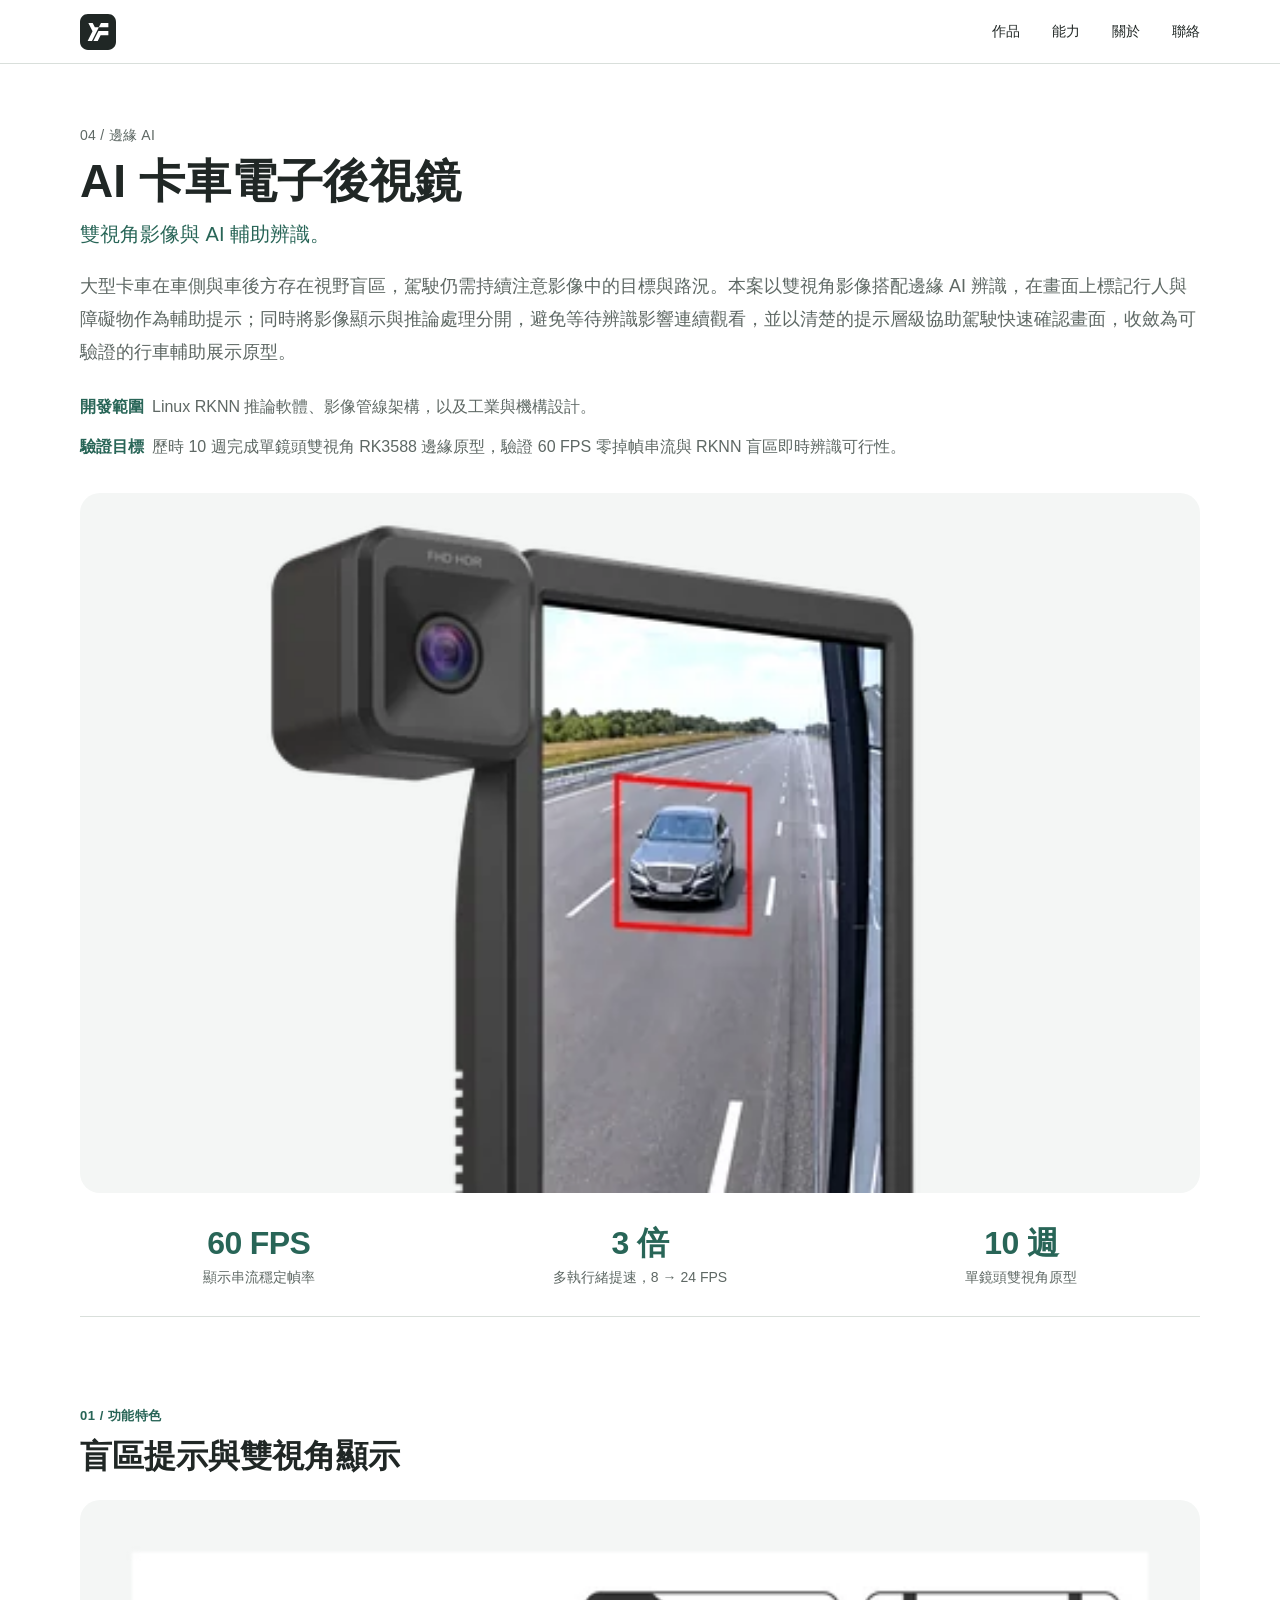
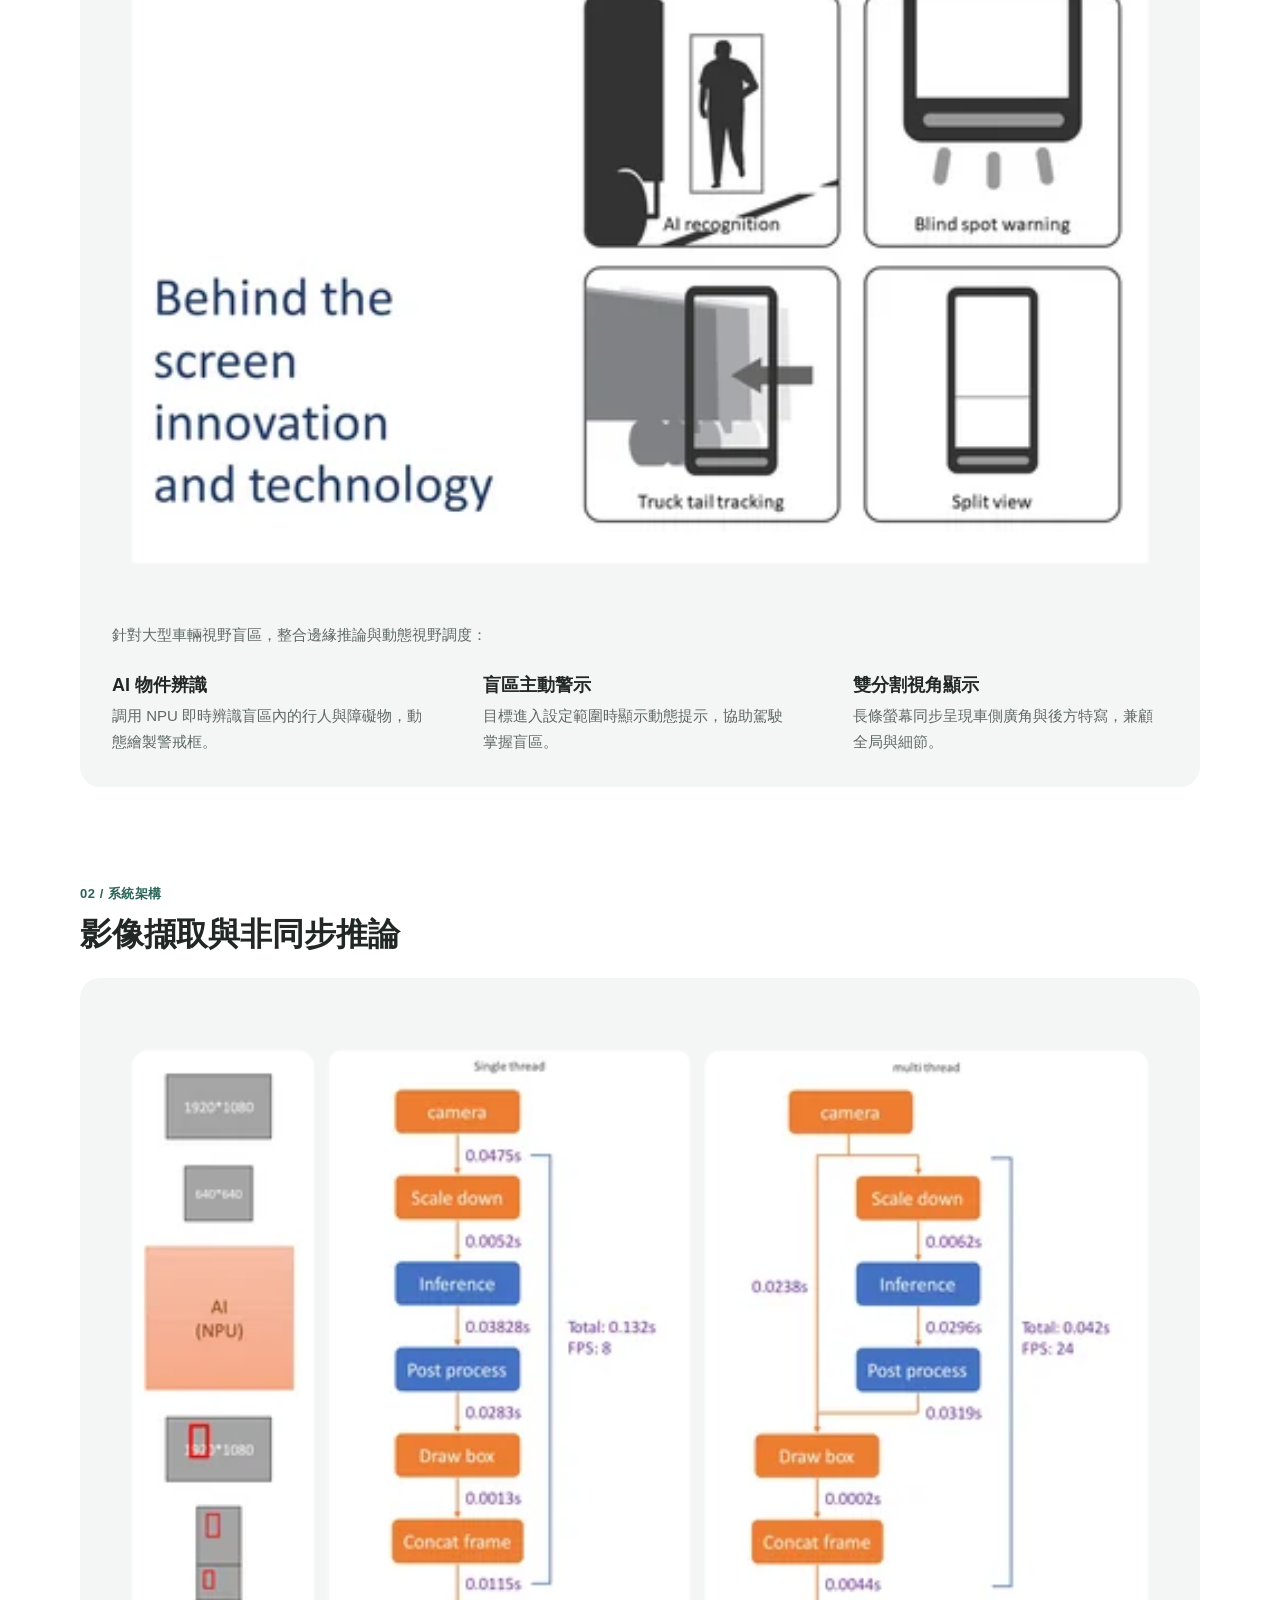
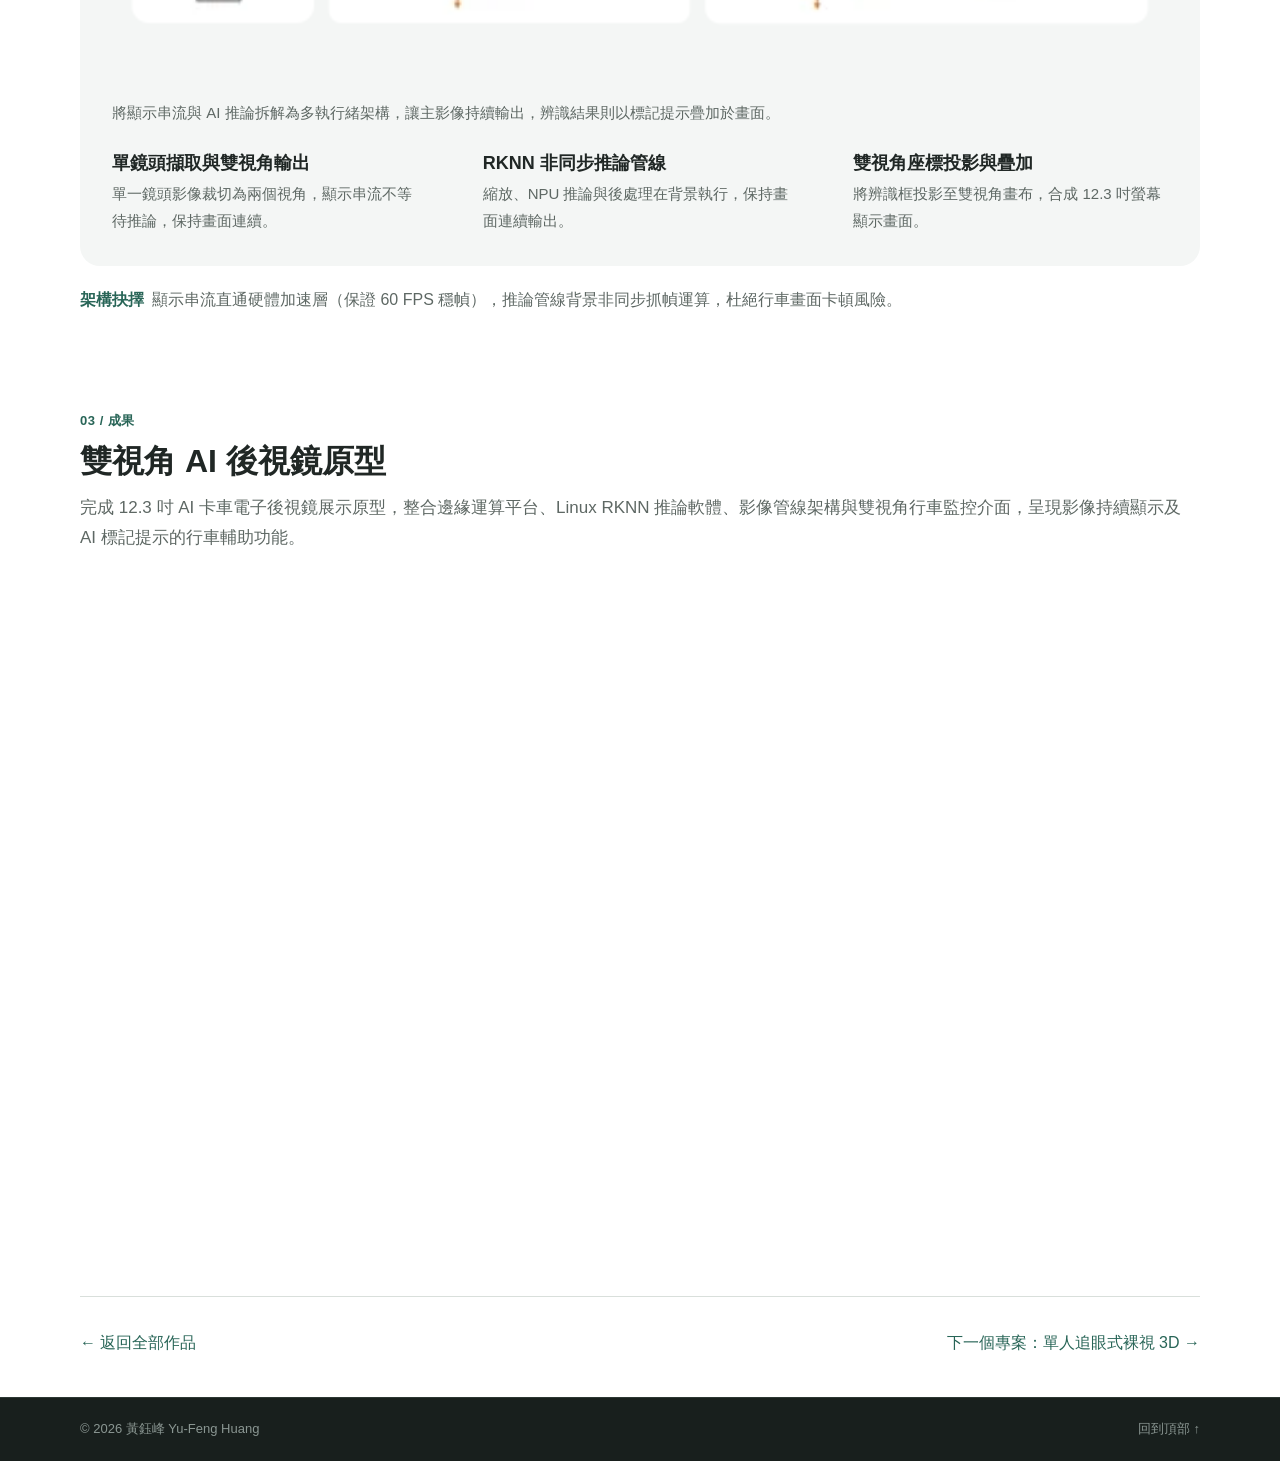
==== commit 7c978182: "refactor: unify cards, featured layout and detail page navigation Home - Unify in-progress and other" ====
--- a/work/ai-truck-emirror/index.html
+++ b/work/ai-truck-emirror/index.html
@@ -37,12 +37,6 @@
   </header>
 
   <main id="main">
-    <!-- Breadcrumbs -->
-    <nav class="crumbs page" aria-label="麵包屑導覽">
-      <a href="../../index.html">首頁</a> /
-      <span>04 AI 卡車電子後視鏡</span>
-    </nav>
-
     <!-- Hero Header -->
     <section class="detail-hero page">
       <span class="project-tag">04 / 邊緣 AI</span>
@@ -53,7 +47,7 @@
       </p>
       <div class="detail-meta-list">
         <p><strong>開發範圍</strong>Linux RKNN 推論軟體、影像管線架構，以及工業與機構設計。</p>
-        <p><strong>驗證目標</strong>歷時 10 週完成雙相機 RK3588 邊緣原型，驗證 60 FPS 零掉幀串流與 RKNN 盲區即時辨識可行性。</p>
+        <p><strong>驗證目標</strong>歷時 10 週完成單鏡頭雙視角 RK3588 邊緣原型，驗證 60 FPS 零掉幀串流與 RKNN 盲區即時辨識可行性。</p>
       </div>
     </section>
 
@@ -73,12 +67,12 @@
           <span class="stat-label">顯示串流穩定幀率</span>
         </div>
         <div class="stat-col">
-          <span class="stat-value">35 FPS</span>
-          <span class="stat-label">RKNN INT8 推論速度</span>
+          <span class="stat-value">3 倍</span>
+          <span class="stat-label">多執行緒提速，<span class="nowrap">8 → 24 FPS</span></span>
         </div>
         <div class="stat-col">
-          <span class="stat-value">&lt; 45 ms</span>
-          <span class="stat-label">端對端超低影像時延</span>
+          <span class="stat-value">10 週</span>
+          <span class="stat-label">單鏡頭雙視角原型</span>
         </div>
       </div>
     </div>
@@ -86,7 +80,7 @@
     <!-- 01 / FEATURES -->
     <section class="detail-section page" id="features">
       <div class="detail-section-head">
-        <p class="detail-label">01 / FEATURES</p>
+        <p class="detail-label">01 / 功能特色</p>
         <h2>盲區提示與雙視角顯示</h2>
       </div>
 
@@ -130,7 +124,7 @@
     <!-- 02 / ARCHITECTURE -->
     <section class="detail-section page" id="architecture">
       <div class="detail-section-head">
-        <p class="detail-label">02 / ARCHITECTURE</p>
+        <p class="detail-label">02 / 系統架構</p>
         <h2>影像擷取與非同步推論</h2>
       </div>
 
@@ -143,8 +137,8 @@
           <div class="feature-steps-list">
             <div class="feature-step-row">
               <div class="step-info">
-                <strong>相機平行擷取與暫存</strong>
-                <p>平行擷取雙鏡頭影像，顯示串流不等待推論，保持畫面連續。</p>
+                <strong>單鏡頭擷取與雙視角輸出</strong>
+                <p>單一鏡頭影像裁切為兩個視角，顯示串流不等待推論，保持畫面連續。</p>
               </div>
             </div>
             <div class="feature-step-row">
@@ -177,7 +171,7 @@
     <!-- 03 / OUTCOME -->
     <section class="detail-section page" id="outcome">
       <div class="detail-section-head">
-        <p class="detail-label">03 / OUTCOME</p>
+        <p class="detail-label">03 / 成果</p>
         <h2>雙視角 AI 後視鏡原型</h2>
       </div>
       <div class="detail-text">
@@ -195,15 +189,16 @@
       </div>
     </section>
 
-    <div class="page detail-return">
-      <a class="arrow-link" href="../../index.html#projects">返回全部作品 →</a>
-    </div>
+    <nav class="page detail-pager" aria-label="專案導覽">
+      <a class="arrow-link" href="../../index.html#projects">← 返回全部作品</a>
+      <a class="arrow-link pager-next" href="../glasses-free-3d/index.html">下一個專案：單人追眼式裸視 3D →</a>
+    </nav>
   </main>
 
   <footer>
     <div class="footer-inner">
-      <span>© 2026 黃鈺峰 / YU-FENG HUANG</span>
-      <span>PRODUCT · DISPLAY · SYSTEMS</span>
+      <span>© 2026 黃鈺峰 Yu-Feng Huang</span>
+      <a href="#top">回到頂部 ↑</a>
     </div>
   </footer>
 </body>
--- a/style.css
+++ b/style.css
@@ -21,7 +21,8 @@
   --stage-max: 1040px;
 
   /* Typography Stacks (No serif) */
-  --sans: -apple-system, BlinkMacSystemFont, "Segoe UI", "Noto Sans TC", "Microsoft JhengHei", sans-serif;
+  /* CJK faces first so Latin inside Chinese copy uses the same family's glyphs */
+  --sans: -apple-system, BlinkMacSystemFont, "Latin Dot", "PingFang TC", "Noto Sans TC", "Microsoft JhengHei", "Segoe UI", sans-serif;
   --mono: ui-monospace, SFMono-Regular, Consolas, "Liberation Mono", Menlo, monospace;
 }
 
@@ -296,6 +297,14 @@
   margin: 0 auto;
 }
 
+.hero-proof {
+  margin: 20px auto 0;
+  font-size: 14px;
+  line-height: 1.6;
+  letter-spacing: 0.02em;
+  color: var(--text-sub);
+}
+
 .hero-actions {
   display: flex;
   justify-content: center;
@@ -1047,17 +1056,6 @@
    Detail Pages (D1–D5 左對齊開放式架構)
    ========================================================================== */
 
-.crumbs {
-  font-size: 14px;
-  color: var(--text-sub);
-  padding: 28px 0 16px;
-  text-align: left;
-}
-
-.crumbs a {
-  color: var(--accent);
-}
-
 .detail-hero {
   text-align: left;
   max-width: var(--stage-max);
@@ -1279,11 +1277,9 @@
 
 .detail-section-head .detail-label {
   font-size: 12px;
-  font-family: var(--mono);
   font-weight: 600;
-  letter-spacing: 0.1em;
+  letter-spacing: 0.04em;
   color: var(--accent);
-  text-transform: uppercase;
   margin-bottom: 4px;
 }
 
@@ -2203,22 +2199,9 @@
   padding: 88px 0;
 }
 
-/* In-progress projects: open layout so they read as work in flight */
+/* In-progress projects share the card style; status tag sets them apart */
 #in-progress.section {
-  border-top: 1px solid var(--line);
-  margin-top: 24px;
-  padding-top: 72px;
-}
-
-#in-progress .project-card {
-  background: transparent;
-  padding: 0;
-  border-radius: 0;
-}
-
-#in-progress .project-card .card-media {
-  background: var(--surface);
-  border-radius: 16px;
+  padding-top: 32px;
 }
 
 /* 2. Consistent media ratios; images are always shown whole (no cropping) */
@@ -2265,9 +2248,12 @@
     padding: 56px 0;
   }
 
-  #projects.section,
+  #projects.section {
+    padding-top: 48px;
+  }
+
   #in-progress.section {
-    padding-top: 48px;
+    padding-top: 16px;
   }
 
   .about-section,
@@ -2283,8 +2269,7 @@
     aspect-ratio: 16 / 10;
   }
 
-  .project-card .card-media,
-  #in-progress .project-card .card-media {
+  .project-card .card-media {
     height: auto;
   }
 }
@@ -2393,17 +2378,181 @@
   white-space: nowrap;
 }
 
-/* Breadcrumb links: comfortable tap target */
-.crumbs a {
-  display: inline-block;
-  padding: 10px 0;
-}
-
-.crumbs {
-  padding: 18px 0 8px;
-}
-
 /* Hang full-width punctuation so centred lines are optically centred */
 .hang {
   margin-right: -0.3em;
 }
+
+/* Hero buttons / proof line: keep each label on one line, wrap between items */
+.button {
+  white-space: nowrap;
+}
+
+.hero-actions {
+  flex-wrap: wrap;
+}
+
+.nowrap {
+  display: inline-block;
+}
+
+@media (max-width: 767px) {
+  .hero-actions {
+    gap: 10px;
+  }
+
+  .hero-actions .button {
+    padding: 10px 16px;
+    font-size: 15px;
+  }
+}
+
+/* ==========================================================================
+   Design review pass 2: one card language, CJK-safe labels
+   ========================================================================== */
+
+/* Labels mix Chinese and numbers; a monospace stack has no CJK glyphs */
+.project-tag,
+.detail-hero .detail-role strong {
+  font-family: var(--sans);
+  font-variant-numeric: tabular-nums;
+}
+
+/* Other work: same grey card as the featured projects, smaller scale */
+.more-grid {
+  gap: 32px;
+}
+
+.more-card {
+  background: var(--surface);
+  border-radius: 20px;
+  padding: 28px;
+}
+
+.more-media {
+  background: transparent;
+  border-radius: 12px;
+  padding: 0;
+  margin-bottom: 20px;
+}
+
+/* Keep CJK phrases (e.g. 開模) intact; lines break at punctuation,
+   falling back to any point only if a phrase cannot fit */
+.hero-intro,
+.detail-hero h1 {
+  word-break: keep-all;
+  overflow-wrap: anywhere;
+}
+
+@media (max-width: 767px) {
+  .more-grid {
+    gap: 20px;
+  }
+
+  .more-card {
+    padding: 24px;
+    border-radius: 16px;
+  }
+
+  .more-media {
+    padding: 0;
+  }
+}
+
+/* ==========================================================================
+   Design review pass 3: featured rhythm, footer
+   ========================================================================== */
+
+/* CJK fonts draw · as a full-width dot; borrow a Latin one for U+00B7 only */
+@font-face {
+  font-family: "Latin Dot";
+  src: local("Segoe UI"), local("Helvetica Neue"), local("Arial");
+  unicode-range: U+00B7;
+}
+
+/* Featured 01–02: text and image side by side, alternating */
+@media (min-width: 901px) {
+  .featured-project {
+    display: grid;
+    grid-template-columns: minmax(0, 5fr) minmax(0, 7fr);
+    grid-template-rows: auto 1fr;
+    grid-template-areas:
+      "header media"
+      "footer media";
+    column-gap: 48px;
+    padding: 48px;
+    margin-bottom: 32px;
+  }
+
+  .featured-project--reverse {
+    grid-template-columns: minmax(0, 7fr) minmax(0, 5fr);
+    grid-template-areas:
+      "media header"
+      "media footer";
+  }
+
+  .featured-header {
+    grid-area: header;
+  }
+
+  .featured-media {
+    grid-area: media;
+    align-self: center;
+    aspect-ratio: 16 / 10;
+    margin: 0;
+  }
+
+  .featured-footer {
+    grid-area: footer;
+    align-self: end;
+  }
+
+  .featured-title {
+    font-size: 34px;
+  }
+
+  /* 03–05: three compact cards */
+  .project-grid--three {
+    grid-template-columns: repeat(3, minmax(0, 1fr));
+    gap: 24px;
+  }
+
+  .project-grid--three .project-card {
+    padding: 28px;
+  }
+
+  .project-grid--three .project-card h3 {
+    font-size: 22px;
+  }
+
+  .project-grid--three .project-card .card-role {
+    font-size: 14px;
+  }
+}
+
+/* Footer: sans like the rest of the site, with a way back up */
+footer {
+  font-family: var(--sans);
+  font-size: 13px;
+}
+
+footer a {
+  color: inherit;
+  text-decoration: none;
+  transition: color 0.15s ease;
+}
+
+footer a:hover {
+  color: #ffffff;
+}
+
+/* Detail pages open straight on the title (the logo already links home) */
+.detail-hero {
+  padding-top: 56px;
+}
+
+@media (max-width: 767px) {
+  .detail-hero {
+    padding-top: 36px;
+  }
+}
--- a/detail.css
+++ b/detail.css
@@ -275,20 +275,45 @@
   aspect-ratio: 16/9;
   border-radius: 16px;
   overflow: hidden;
-  background: #000000;
-}
-
+  background: transparent;
+  isolation: isolate;
+}
+
+/* YouTube thumbnails carry a 1px dark edge on the left and right;
+   scale the player slightly so the stage's rounded clip hides it */
 .video-embed-stage iframe {
   width: 100%;
   height: 100%;
   border: 0;
   display: block;
-}
-
-.detail-return {
+  transform: scale(1.012);
+}
+
+.detail-pager {
   display: flex;
-  justify-content: flex-end;
-  padding: 40px 0 20px;
+  justify-content: space-between;
+  align-items: center;
+  gap: 24px;
+  margin-top: 40px;
+  padding: 24px 0 32px;
+  border-top: 1px solid var(--line);
+}
+
+.pager-next {
+  margin-left: auto;
+  text-align: right;
+}
+
+@media (max-width: 767px) {
+  .detail-pager {
+    flex-direction: column;
+    align-items: flex-end;
+    gap: 4px;
+  }
+
+  .detail-pager .arrow-link:first-child {
+    align-self: flex-start;
+  }
 }
 
 @media (max-width:900px) {
@@ -416,15 +441,49 @@
 }
 
 @media (max-width: 767px) {
+  /* Phone: a compact left-aligned spec list, value beside its label */
   .detail-stats {
-    grid-template-columns: 1fr;
-    gap: 20px;
-    padding: 24px 0 28px;
+    grid-template-columns: max-content minmax(0, 1fr);
+    column-gap: 28px;
+    row-gap: 0;
+    padding: 4px 0;
     margin-bottom: 24px;
+    text-align: left;
+  }
+
+  /* Rows share the two tracks so every label starts on the same line */
+  .stat-col {
+    display: contents;
+  }
+
+  .stat-value,
+  .stat-label {
+    padding: 14px 0;
+  }
+
+  .stat-col + .stat-col > * {
+    border-top: 1px solid var(--line);
+  }
+
+  /* Carry the divider across the column gap */
+  .stat-col + .stat-col > .stat-value {
+    margin-right: -28px;
+    padding-right: 28px;
+  }
+
+  /* Smaller label text: nudge down to sit on the value's baseline */
+  .stat-label {
+    padding-top: 20px;
   }
 
   .stat-value {
-    font-size: 28px;
+    font-size: 21px;
+  }
+
+  .stat-label {
+    font-size: 14px;
+    word-break: keep-all;
+    overflow-wrap: anywhere;
   }
 }
 
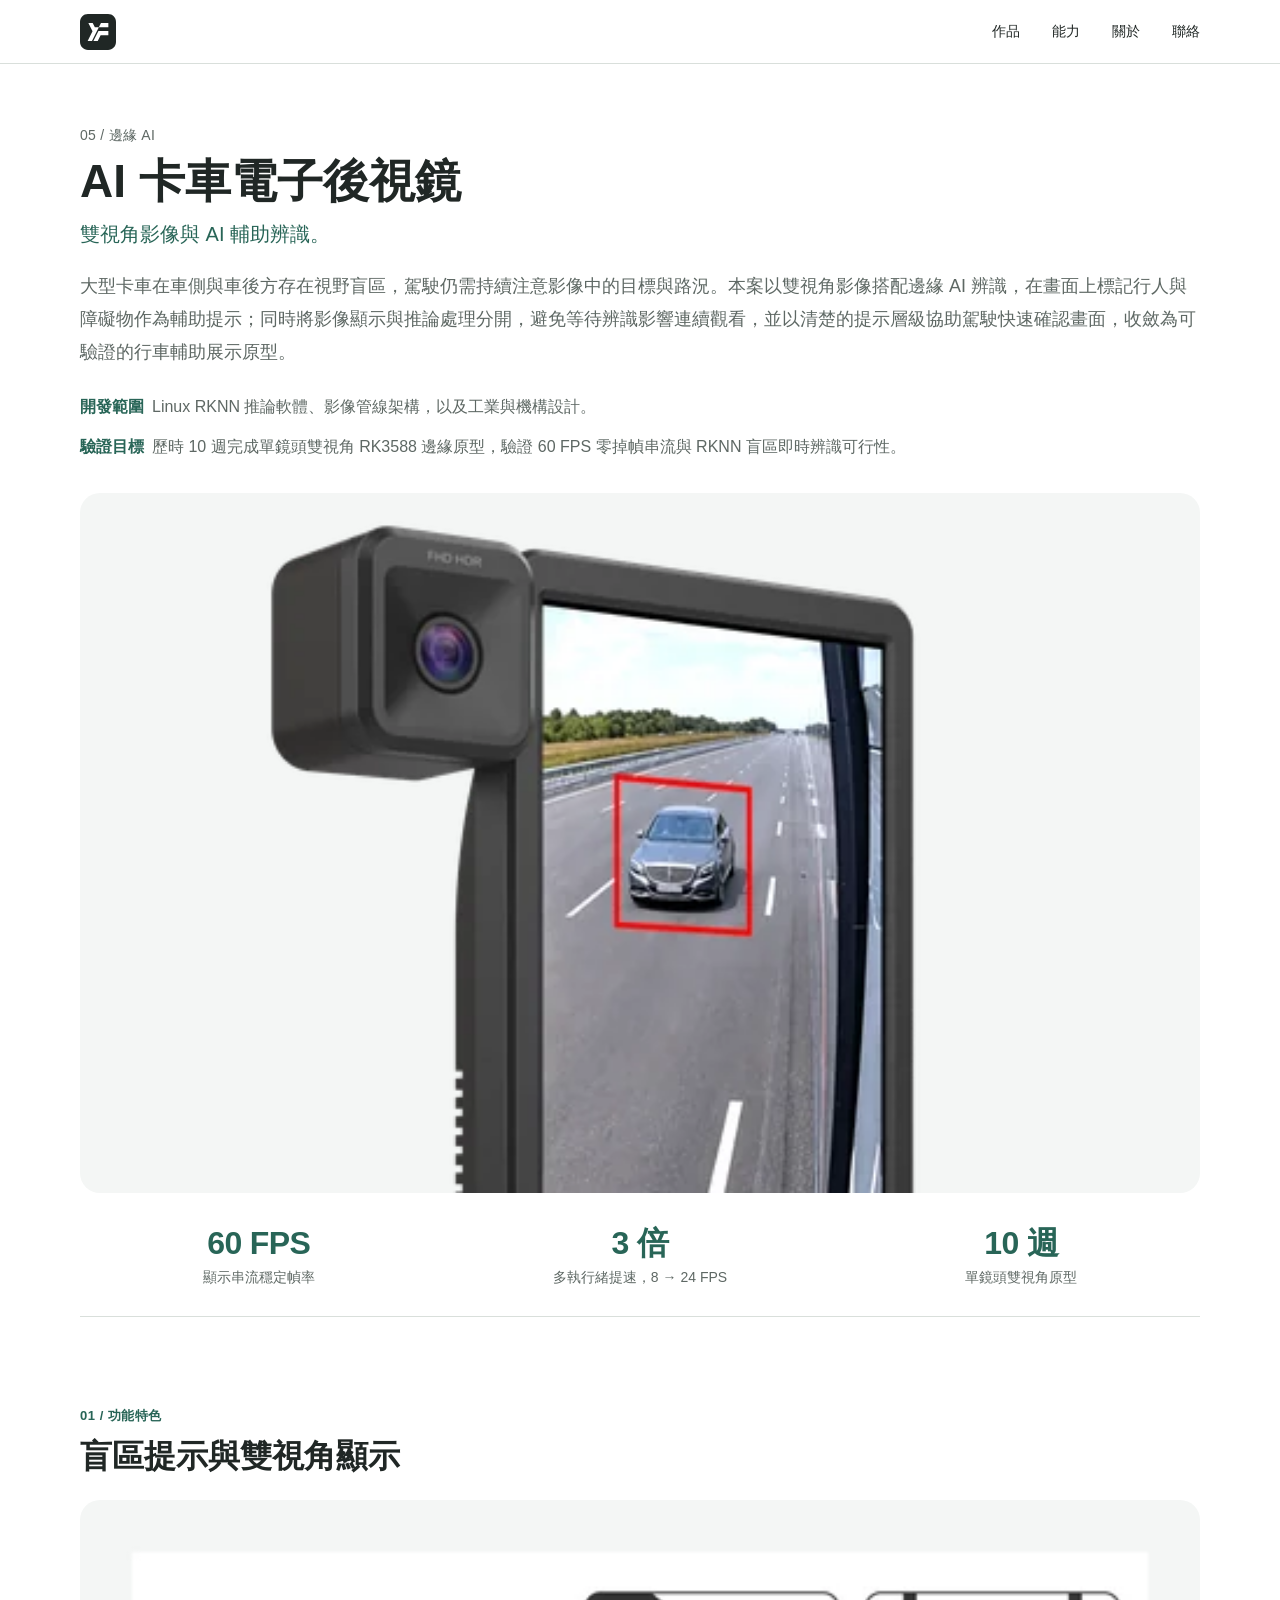
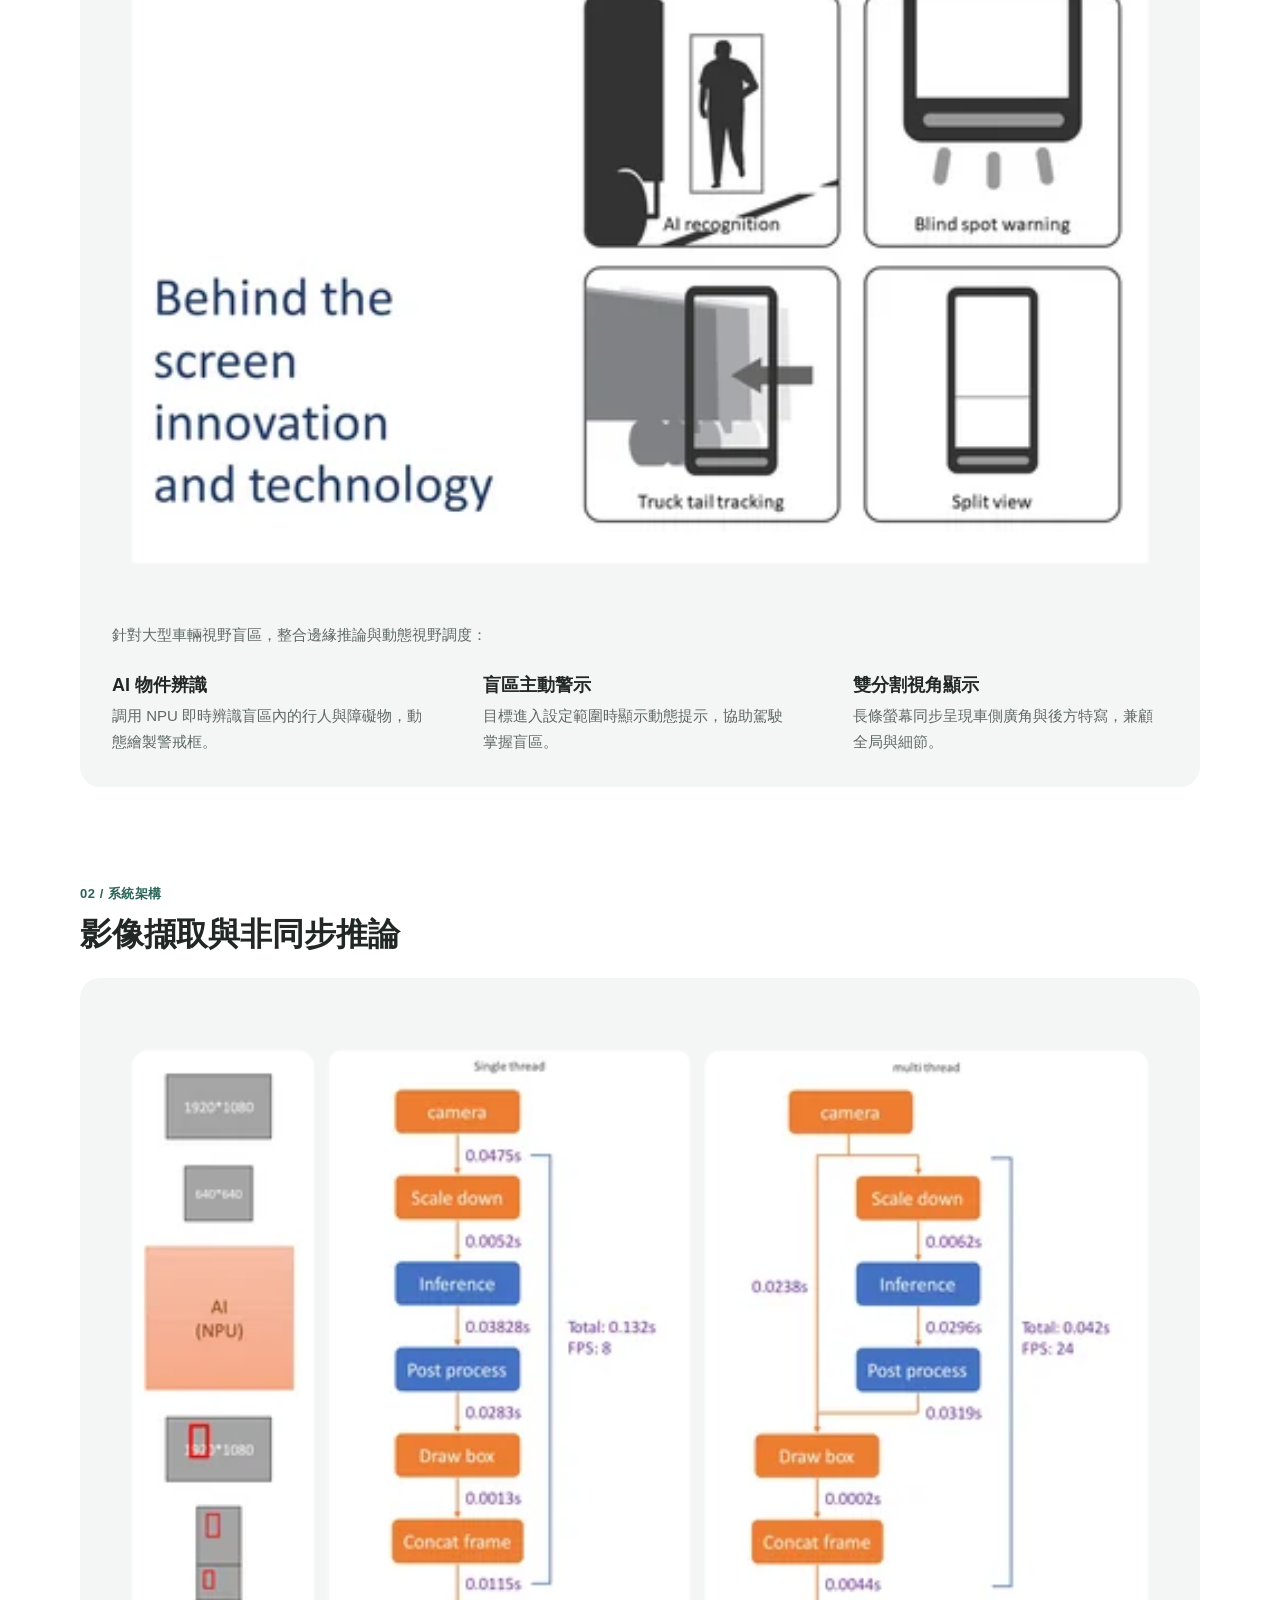
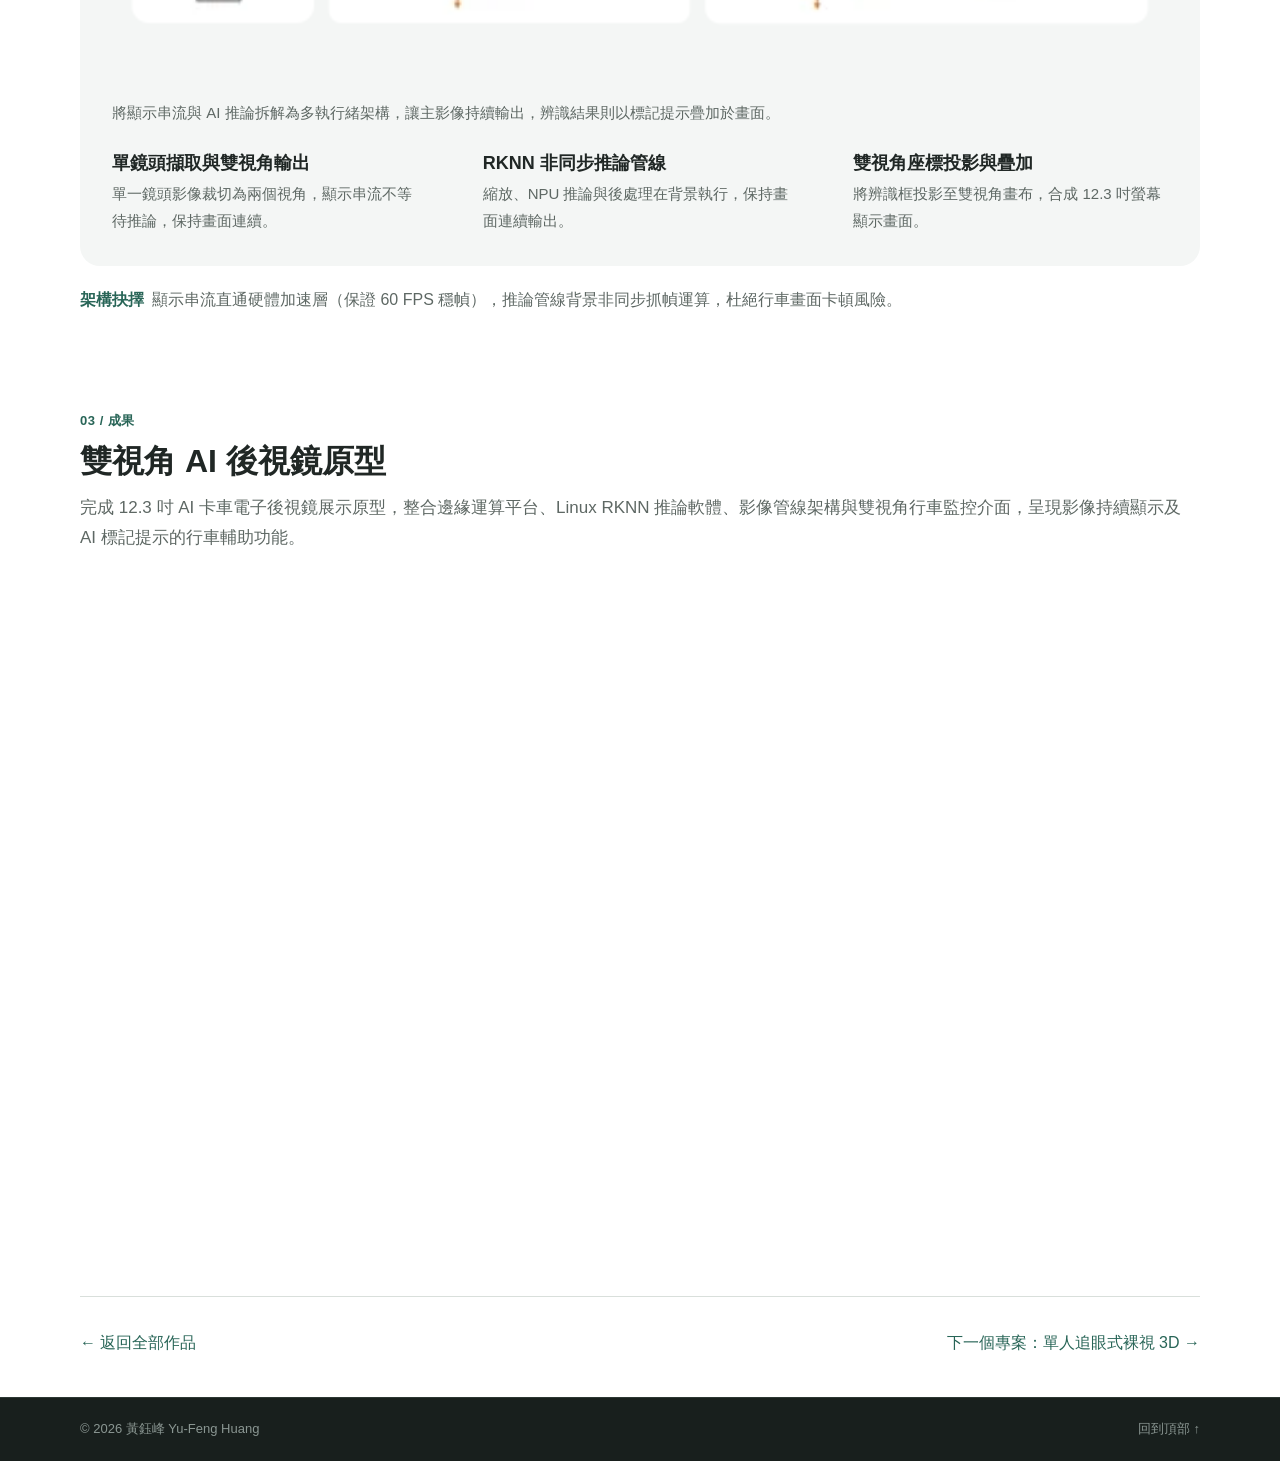
==== commit 20eeda76: "content: feature the transparent capsule nightlight as project 01 Rename the nightlight to 透明艙夜燈, re" ====
--- a/work/ai-truck-emirror/index.html
+++ b/work/ai-truck-emirror/index.html
@@ -39,7 +39,7 @@
   <main id="main">
     <!-- Hero Header -->
     <section class="detail-hero page">
-      <span class="project-tag">04 / 邊緣 AI</span>
+      <span class="project-tag">05 / 邊緣 AI</span>
       <h1>AI 卡車電子後視鏡</h1>
       <p class="detail-subtitle">雙視角影像與 AI 輔助辨識。</p>
       <p class="detail-intro">
--- a/style.css
+++ b/style.css
@@ -2199,7 +2199,7 @@
   padding: 88px 0;
 }
 
-/* In-progress projects share the card style; status tag sets them apart */
+/* In-progress projects share the featured layout; status tag sets them apart */
 #in-progress.section {
   padding-top: 32px;
 }
